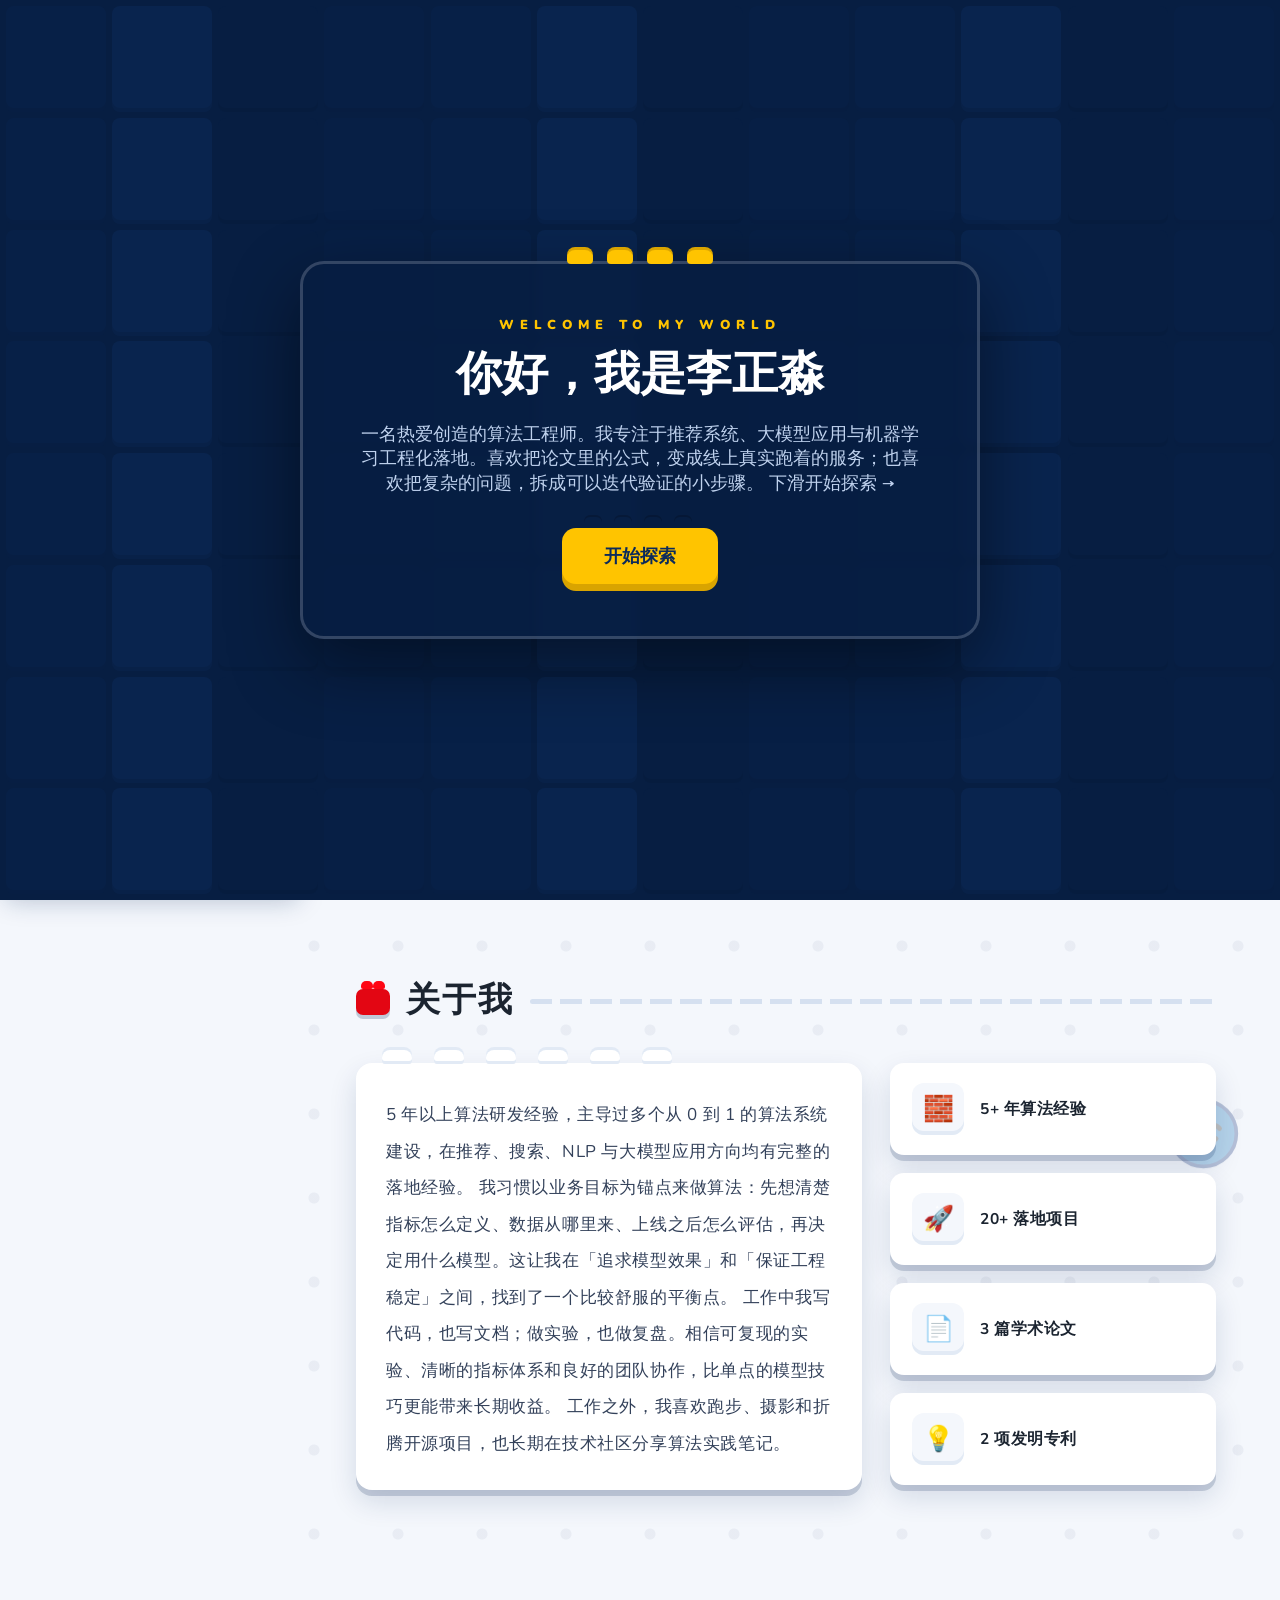
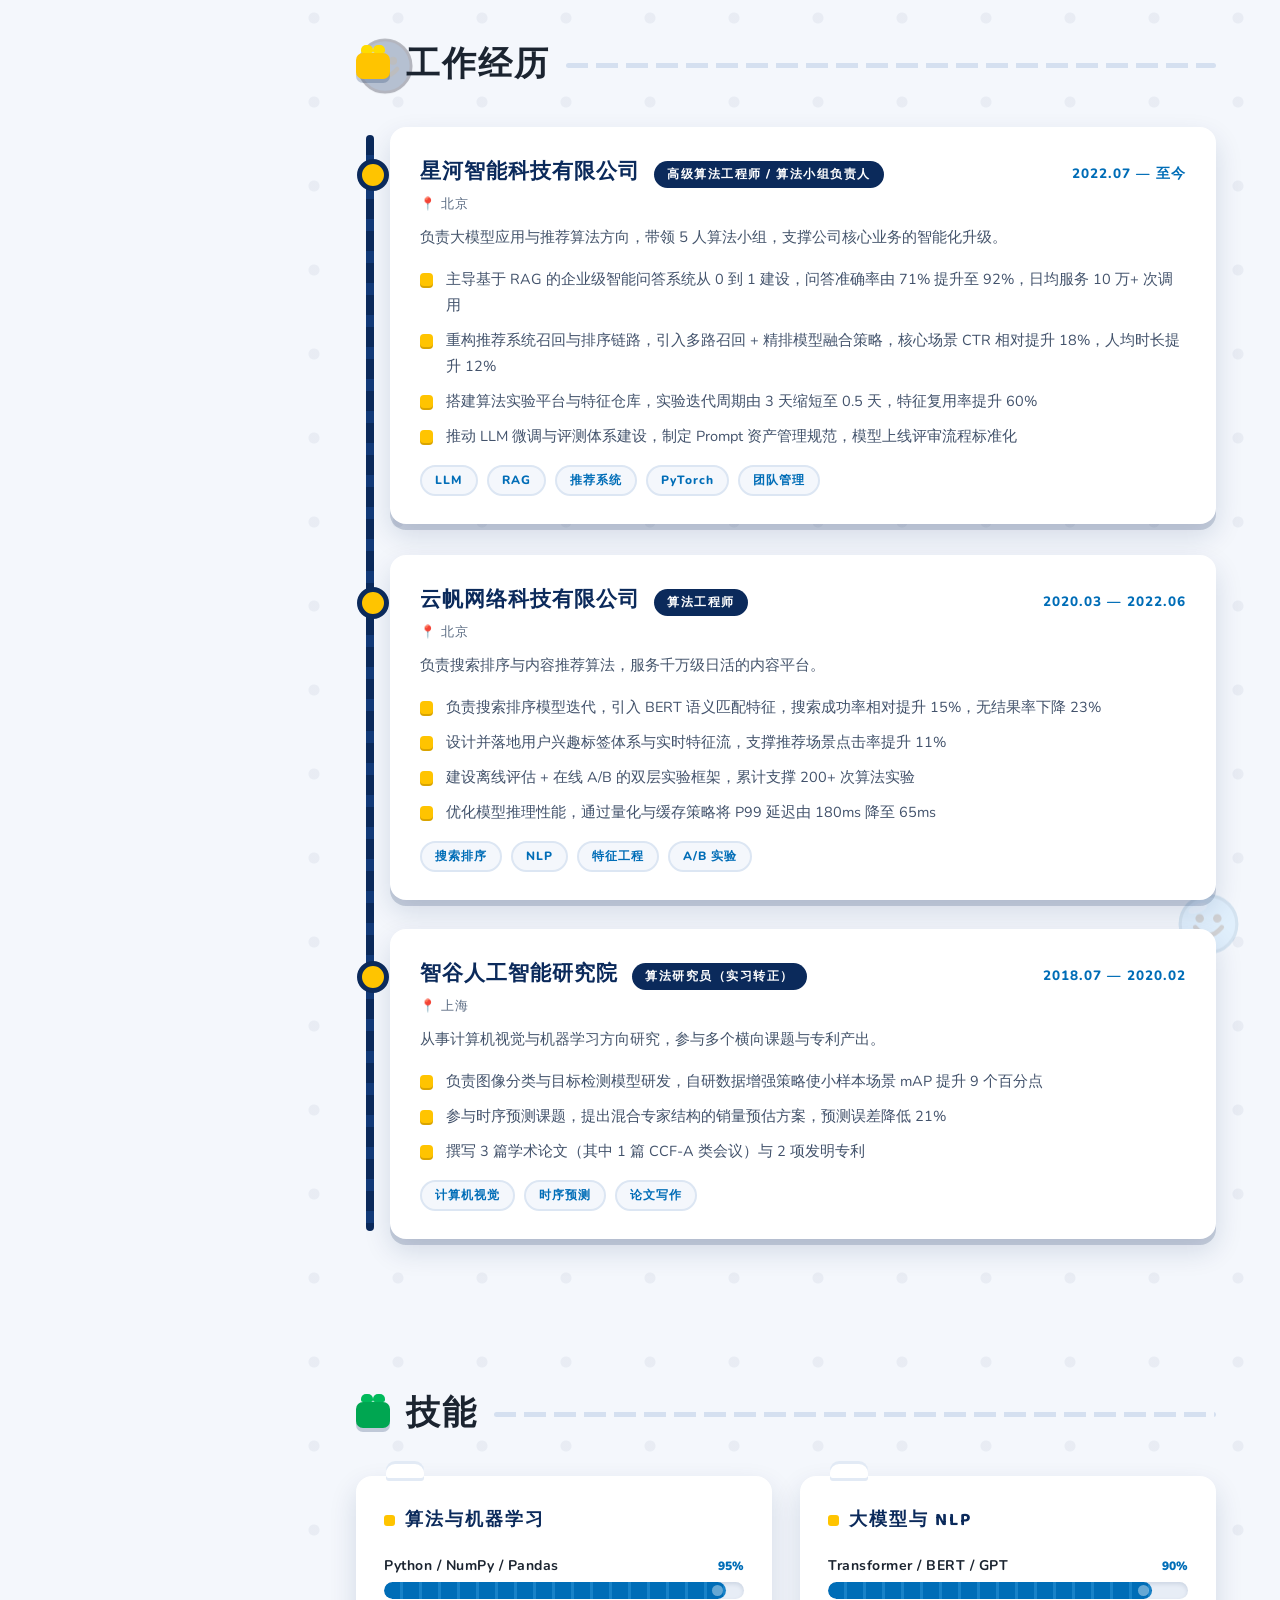
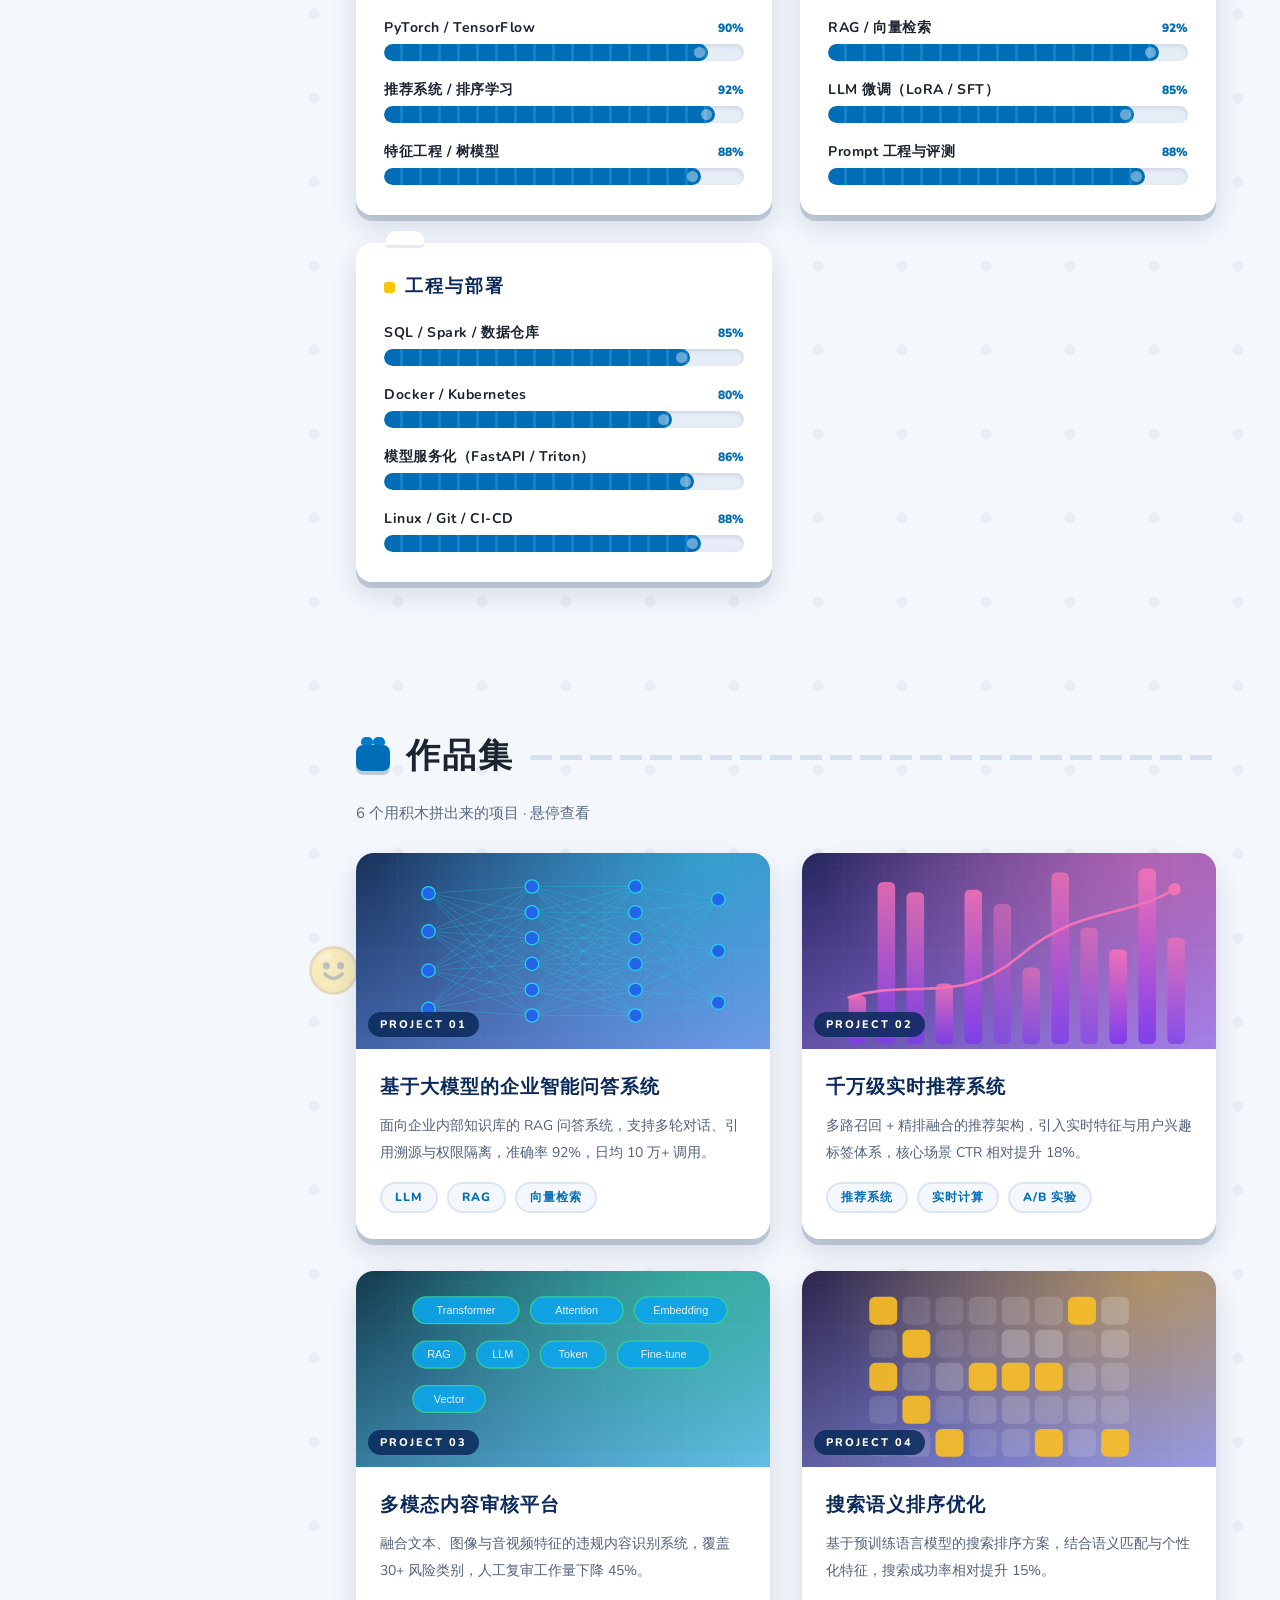
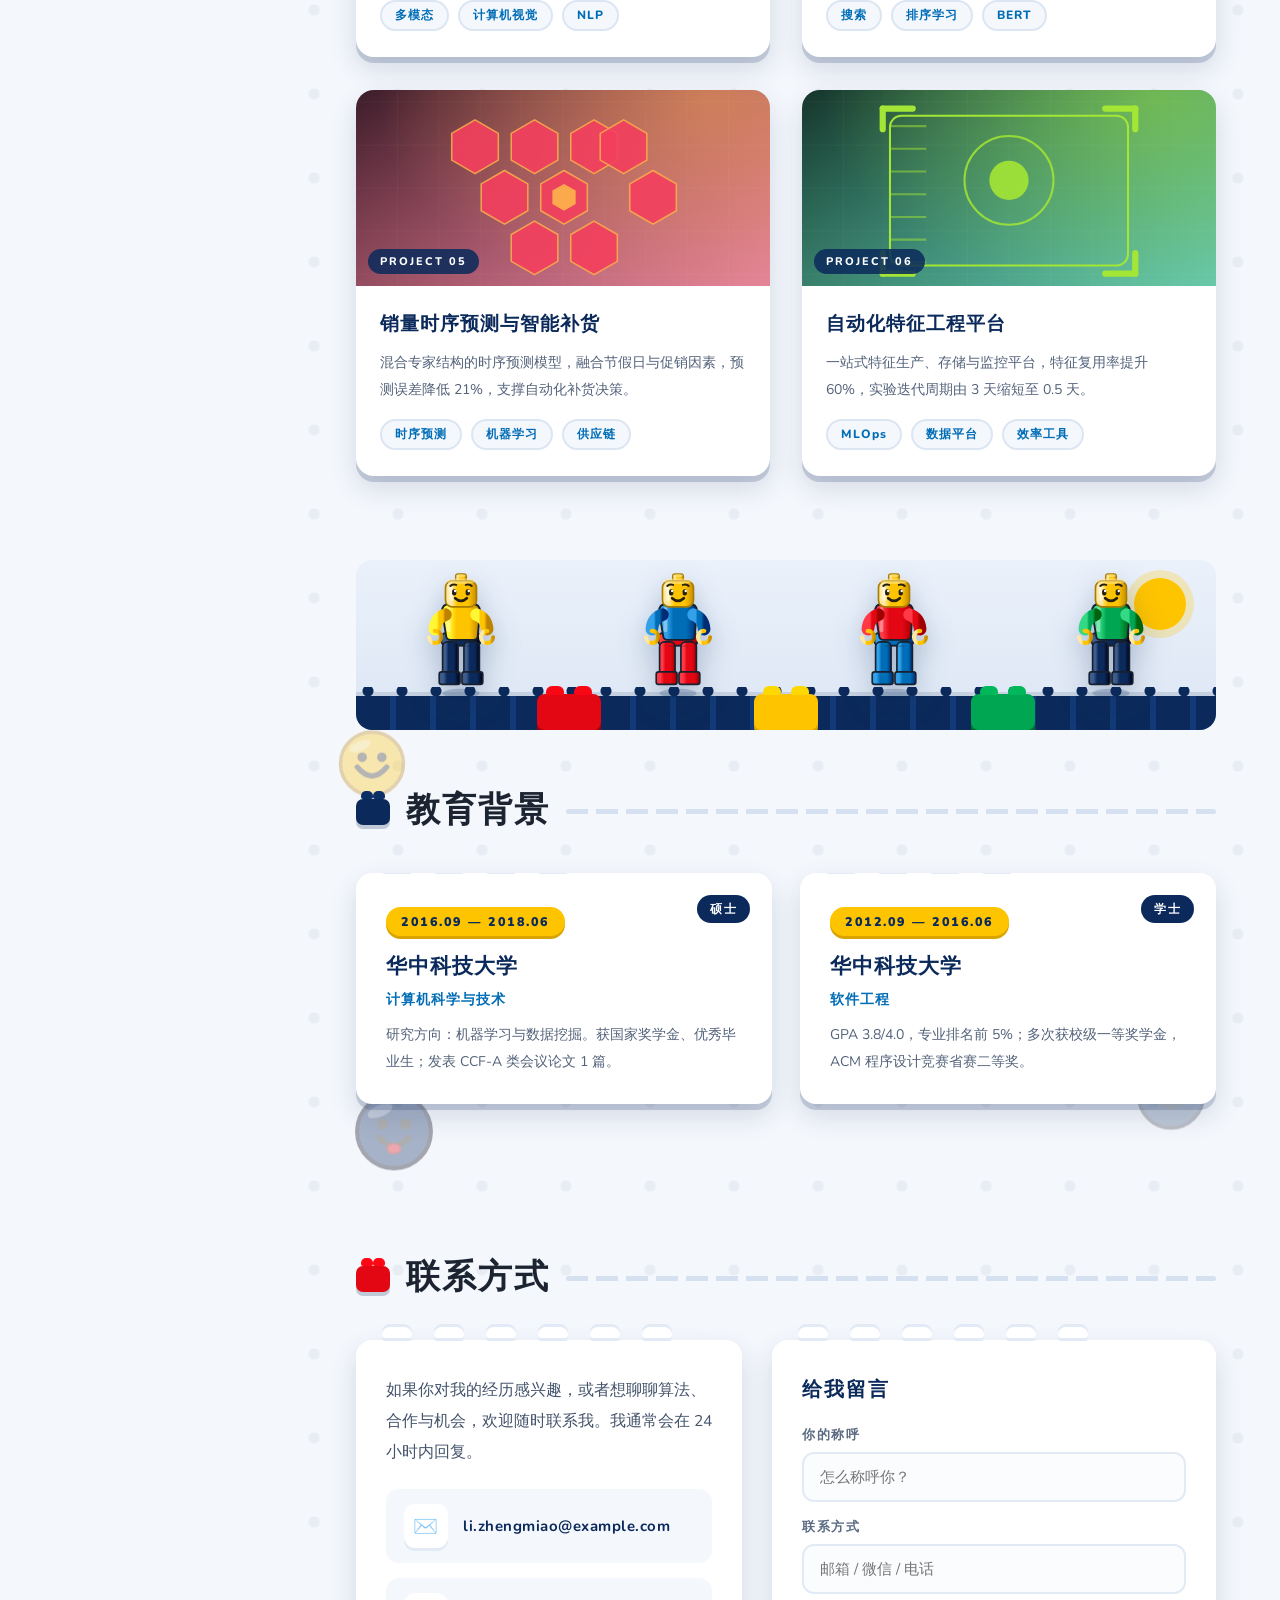
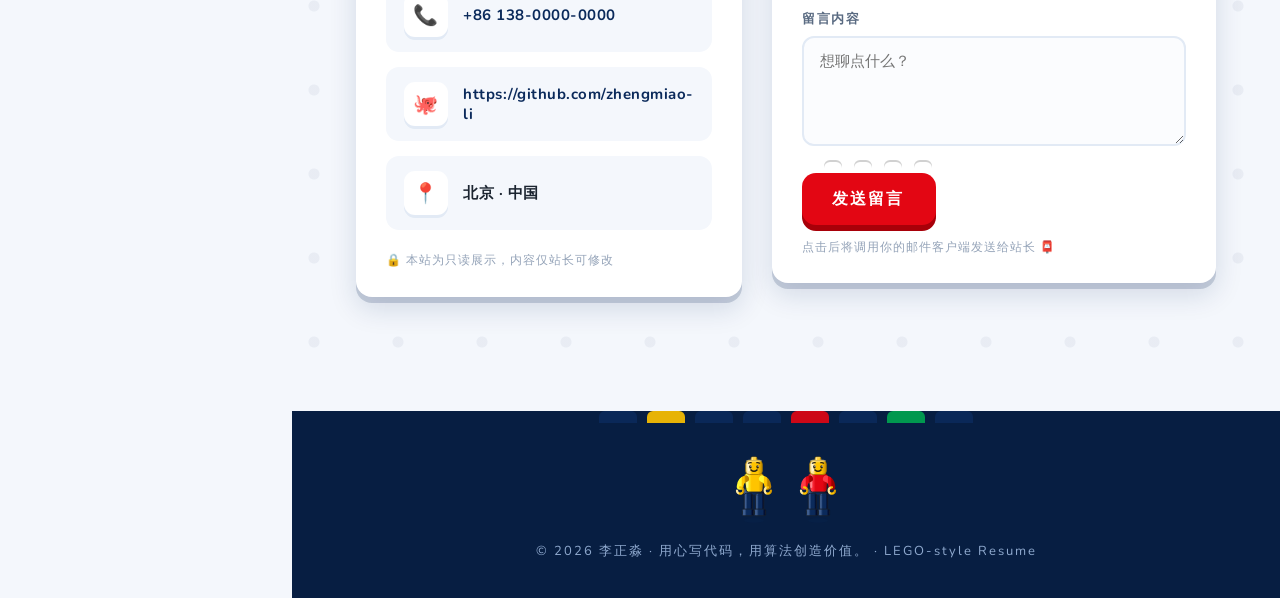
==== index.html @ 0c740d80 "redesign: LEGO-style resume + visual admin panel (content merged from old site)" ====
<!DOCTYPE html>
<html lang="zh-CN">
<head>
<meta charset="UTF-8">
<meta name="viewport" content="width=device-width, initial-scale=1.0">
<title>李正淼 · 算法工程师 | LEGO-style Resume</title>
<meta name="description" content="算法工程师李正淼的个人简历网站 —— 乐高积木风格，包含工作经历、技能、作品集与联系方式。">
<link rel="icon" href="assets/brick.svg" type="image/svg+xml">
<link rel="preconnect" href="https://fonts.googleapis.com">
<link rel="preconnect" href="https://fonts.gstatic.com" crossorigin>
<link href="https://fonts.googleapis.com/css2?family=Nunito:wght@400;600;700;900&family=Baloo+2:wght@600;800&display=swap" rel="stylesheet">
<link rel="stylesheet" href="css/style.min.css?v=720d93d2">
</head>
<body>

<!-- ============ 章节跳转积木过场（多变体） ============ -->
<div class="brick-transition anim-rain" id="brickTransition" aria-hidden="true">
  <div class="bt-layer bt-cols">
    <div class="bt-col" style="--i:0"></div><div class="bt-col" style="--i:1"></div>
    <div class="bt-col" style="--i:2"></div><div class="bt-col" style="--i:3"></div>
    <div class="bt-col" style="--i:4"></div><div class="bt-col" style="--i:5"></div>
    <div class="bt-col" style="--i:6"></div><div class="bt-col" style="--i:7"></div>
    <div class="bt-col" style="--i:8"></div><div class="bt-col" style="--i:9"></div>
  </div>
  <div class="bt-layer bt-rows">
    <div class="bt-row" style="--i:0"></div><div class="bt-row" style="--i:1"></div>
    <div class="bt-row" style="--i:2"></div><div class="bt-row" style="--i:3"></div>
    <div class="bt-row" style="--i:4"></div>
  </div>
  <div class="bt-layer bt-grid">
    <div class="bt-cell" style="--i:0"></div><div class="bt-cell alt" style="--i:1"></div><div class="bt-cell" style="--i:2"></div><div class="bt-cell alt" style="--i:3"></div><div class="bt-cell" style="--i:4"></div><div class="bt-cell alt" style="--i:5"></div>
    <div class="bt-cell alt" style="--i:1"></div><div class="bt-cell" style="--i:2"></div><div class="bt-cell alt" style="--i:3"></div><div class="bt-cell" style="--i:4"></div><div class="bt-cell alt" style="--i:5"></div><div class="bt-cell" style="--i:6"></div>
    <div class="bt-cell" style="--i:2"></div><div class="bt-cell alt" style="--i:3"></div><div class="bt-cell" style="--i:4"></div><div class="bt-cell alt" style="--i:5"></div><div class="bt-cell" style="--i:6"></div><div class="bt-cell alt" style="--i:7"></div>
    <div class="bt-cell alt" style="--i:3"></div><div class="bt-cell" style="--i:4"></div><div class="bt-cell alt" style="--i:5"></div><div class="bt-cell" style="--i:6"></div><div class="bt-cell alt" style="--i:7"></div><div class="bt-cell" style="--i:8"></div>
  </div>
  <div class="bt-layer bt-curtain">
    <div class="bt-half l"></div><div class="bt-half r"></div>
  </div>
  <div class="bt-layer bt-core"><div class="bt-core-box"></div></div>
  <div class="bt-layer bt-smileys" id="btSmileys"></div>
  <div class="bt-label" id="btLabel"><span class="bt-label-brick"></span><span id="btLabelText">首页</span></div>
</div>

<!-- ============ 乐高小火车进度条 ============ -->
<div class="train-track" id="trainTrack" aria-hidden="true">
  <div class="train-rail"></div>
  <div class="rail-fill" id="railFill"></div>
  <div class="train-ties"></div>
  <div class="lego-train" id="legoTrain">
    <svg viewBox="0 0 150 56" class="train-svg">
      <!-- 烟囱烟雾 -->
      <g class="smoke">
        <circle cx="20" cy="8" r="4"/><circle cx="29" cy="4" r="3"/><circle cx="36" cy="1" r="2.2"/>
      </g>
      <!-- 车头 -->
      <rect x="14" y="16" width="44" height="22" rx="3" fill="#E30613" stroke="#8B0000" stroke-width="2"/>
      <rect x="22" y="8" width="12" height="10" rx="2" fill="#E30613" stroke="#8B0000" stroke-width="2"/>
      <rect x="10" y="20" width="8" height="14" rx="2" fill="#FFC400" stroke="#B8860B" stroke-width="2"/>
      <rect x="40" y="21" width="12" height="10" rx="2" fill="#7EC8FF" stroke="#2A6FA8" stroke-width="2"/>
      <!-- 车厢1 -->
      <rect x="62" y="20" width="36" height="18" rx="3" fill="#FFC400" stroke="#B8860B" stroke-width="2"/>
      <circle cx="72" cy="29" r="3.6" fill="#fff" stroke="#B8860B" stroke-width="1.6"/>
      <circle cx="82" cy="29" r="3.6" fill="#fff" stroke="#B8860B" stroke-width="1.6"/>
      <circle cx="92" cy="29" r="3.6" fill="#fff" stroke="#B8860B" stroke-width="1.6"/>
      <!-- 车厢2 -->
      <rect x="102" y="22" width="34" height="16" rx="3" fill="#00A651" stroke="#00622E" stroke-width="2"/>
      <circle cx="112" cy="30" r="3.2" fill="#fff" stroke="#00622E" stroke-width="1.6"/>
      <circle cx="122" cy="30" r="3.2" fill="#fff" stroke="#00622E" stroke-width="1.6"/>
      <circle cx="132" cy="30" r="3.2" fill="#fff" stroke="#00622E" stroke-width="1.6"/>
      <!-- 车轮 -->
      <g class="wheels">
        <circle class="wheel" cx="24" cy="43" r="7"/><circle class="wheel" cx="48" cy="43" r="7"/>
        <circle class="wheel" cx="76" cy="43" r="6"/><circle class="wheel" cx="94" cy="43" r="6"/>
        <circle class="wheel" cx="116" cy="43" r="5.6"/><circle class="wheel" cx="132" cy="43" r="5.6"/>
      </g>
    </svg>
    <div class="train-percent" id="trainPercent">0%</div>
  </div>
</div>

<!-- ============ 欢迎过场 ============ -->
<div class="welcome-overlay" id="welcomeOverlay">
  <div class="brick-field" id="brickField"></div>
  <div class="welcome-card">
    <div class="welcome-studs"><i></i><i></i><i></i><i></i></div>
    <p class="welcome-eyebrow" id="welcomeEyebrow">WELCOME</p>
    <h1 class="welcome-title" id="welcomeTitle">欢迎来到我的积木世界</h1>
    <p class="welcome-sub" id="welcomeSub">下滑开始探索 →</p>
    <button class="welcome-btn" id="welcomeBtn">
      <span class="btn-studs"><i></i><i></i><i></i><i></i></span>
      <span id="welcomeBtnText">开始探索</span>
    </button>
  </div>
</div>

<!-- ============ 侧边栏 ============ -->
<aside class="sidebar" id="sidebar">
  <div class="sidebar-studs" aria-hidden="true"></div>
  <div class="sidebar-inner">
    <div class="avatar-brick">
      <div class="avatar-studs"><i></i><i></i></div>
      <div class="avatar-face" id="avatarText">李</div>
    </div>
    <h2 class="side-name" id="sideName">李正淼</h2>
    <p class="side-title" id="sideTitle">算法工程师</p>
    <p class="side-slogan" id="sideSlogan">Algorithm Engineer · LEGO Builder</p>

    <nav class="side-nav" id="sideNav">
      <a href="#hero" class="nav-brick active" data-target="hero"><span class="nav-dot"></span>首页</a>
      <a href="#about" class="nav-brick" data-target="about"><span class="nav-dot"></span>关于我</a>
      <a href="#experience" class="nav-brick" data-target="experience"><span class="nav-dot"></span>工作经历</a>
      <a href="#skills" class="nav-brick" data-target="skills"><span class="nav-dot"></span>技能</a>
      <a href="#projects" class="nav-brick" data-target="projects"><span class="nav-dot"></span>作品集</a>
      <a href="#education" class="nav-brick" data-target="education"><span class="nav-dot"></span>教育背景</a>
      <a href="#contact" class="nav-brick" data-target="contact"><span class="nav-dot"></span>联系方式</a>
    </nav>

    <div class="side-links" id="sideLinks"></div>
    <button class="side-edit-btn" id="openAdmin" title="仅站长可编辑">🔧 站长入口</button>
    <p class="side-hint">访客只读 · 可留言联系</p>
  </div>
</aside>

<!-- ============ 主内容 ============ -->
<main class="content" id="content">

  <!-- Hero -->
  <section class="hero section" id="hero">
    <div class="hero-bricks" aria-hidden="true">
      <div class="float-brick b1"></div><div class="float-brick b2"></div>
      <div class="float-brick b3"></div><div class="float-brick b4"></div>
      <div class="float-brick b5"></div>
    </div>
    <div class="hero-figs" aria-hidden="true">
      <div class="fig-slot" data-fig="heroWave"></div>
      <div class="brick-prop"></div>
      <div class="fig-slot" data-fig="heroBuild"></div>
    </div>
    <div class="hero-body">
      <p class="hero-eyebrow reveal">HELLO, I'M</p>
      <h1 class="hero-name reveal" id="heroName">李正淼</h1>
      <h2 class="hero-role reveal" id="heroRole">算法工程师</h2>
      <p class="hero-motto reveal" id="heroMotto">"把复杂的模型，拼成简单的积木"</p>
      <div class="hero-cta reveal">
        <a href="#projects" class="btn btn-yellow"><span class="btn-studs"><i></i><i></i><i></i><i></i></span>看看作品</a>
        <a href="#contact" class="btn btn-navy"><span class="btn-studs"><i></i><i></i><i></i><i></i></span>联系我</a>
      </div>
      <div class="hero-stats reveal" id="heroStats"></div>
    </div>
  </section>

  <!-- 关于我 -->
  <section class="section" id="about">
    <div class="section-head reveal">
      <span class="brick-icon red"></span>
      <h2>关于我</h2>
      <span class="head-line"></span>
    </div>
    <div class="about-grid">
      <div class="brick-card about-card reveal">
        <div class="card-studs"><i></i><i></i><i></i><i></i><i></i><i></i></div>
        <p class="about-text" id="aboutText"></p>
      </div>
      <div class="about-highlights" id="aboutHighlights"></div>
    </div>
  </section>

  <!-- 工作经历 -->
  <section class="section" id="experience">
    <div class="section-head reveal">
      <span class="brick-icon yellow"></span>
      <h2>工作经历</h2>
      <span class="head-line"></span>
    </div>
    <div class="timeline" id="timeline"></div>
  </section>

  <!-- 技能 -->
  <section class="section" id="skills">
    <div class="section-head reveal">
      <span class="brick-icon green"></span>
      <h2>技能</h2>
      <span class="head-line"></span>
    </div>
    <div class="skills-grid" id="skillsGrid"></div>
  </section>

  <!-- 作品集 -->
  <section class="section" id="projects">
    <div class="section-head reveal">
      <span class="brick-icon blue"></span>
      <h2>作品集</h2>
      <span class="head-line"></span>
    </div>
    <p class="section-sub reveal">6 个用积木拼出来的项目 · 悬停查看</p>
    <div class="projects-grid" id="projectsGrid"></div>
  </section>

  <!-- 小人游行 -->
  <div class="minifig-parade reveal" aria-hidden="true">
    <div class="parade-sun"></div>
    <div class="parade-ground"></div>
    <div class="fig-slot" data-fig="walk1"></div>
    <div class="parade-brick" style="background:#E30613;box-shadow:0 5px 0 #A80009"></div>
    <div class="fig-slot" data-fig="walk2"></div>
    <div class="parade-brick" style="background:#FFC400;box-shadow:0 5px 0 #D9A400"></div>
    <div class="fig-slot" data-fig="walk3"></div>
    <div class="parade-brick" style="background:#00A651;box-shadow:0 5px 0 #00702F"></div>
    <div class="fig-slot" data-fig="walk4"></div>
  </div>

  <!-- 教育背景 -->
  <section class="section" id="education">
    <div class="section-head reveal">
      <span class="brick-icon navy"></span>
      <h2>教育背景</h2>
      <span class="head-line"></span>
    </div>
    <div class="edu-grid" id="eduGrid"></div>
  </section>

  <!-- 联系方式 -->
  <section class="section" id="contact">
    <div class="section-head reveal">
      <span class="brick-icon red"></span>
      <h2 id="contactTitle">联系方式</h2>
      <span class="head-line"></span>
    </div>
    <div class="contact-wrap">
      <div class="brick-card contact-card reveal">
        <div class="card-studs"><i></i><i></i><i></i><i></i><i></i><i></i></div>
        <p class="contact-note" id="contactNote"></p>
        <ul class="contact-list" id="contactList"></ul>
        <p class="contact-readonly">🔒 本站为只读展示，内容仅站长可修改</p>
      </div>
      <form class="brick-card message-card reveal" id="messageForm">
        <div class="card-studs"><i></i><i></i><i></i><i></i><i></i><i></i></div>
        <h3>给我留言</h3>
        <label>你的称呼<input type="text" id="msgName" placeholder="怎么称呼你？" required></label>
        <label>联系方式<input type="text" id="msgContact" placeholder="邮箱 / 微信 / 电话" required></label>
        <label>留言内容<textarea id="msgBody" rows="4" placeholder="想聊点什么？" required></textarea></label>
        <button type="submit" class="btn btn-red"><span class="btn-studs"><i></i><i></i><i></i><i></i></span>发送留言</button>
        <p class="form-tip">点击后将调用你的邮件客户端发送给站长 📮</p>
      </form>
    </div>
  </section>

  <footer class="footer">
    <div class="footer-bricks" aria-hidden="true"><i></i><i></i><i></i><i></i><i></i><i></i><i></i><i></i></div>
    <div class="footer-figs" aria-hidden="true">
      <div class="fig-slot" data-fig="foot1"></div>
      <div class="fig-slot" data-fig="foot2"></div>
    </div>
    <p id="footerText"></p>
  </footer>
</main>

<script src="js/app.min.js?v=2518bbb4"></script>
</body>
</html>
---- css/style.min.css ----
:root{--navy:#0B2A5B;--navy-deep:#071E42;--navy-soft:#123A78;--yellow:#FFC400;--yellow-dark:#D9A400;--red:#E30613;--red-dark:#A80009;--blue:#006DB7;--green:#00A651;--green-dark:#00702F;--ink:#1B2430;--ink-soft:#5A6B82;--paper:#F4F7FC;--white:#FFFFFF;--shadow-brick:0 6px 0 rgba(11,42,91,.18),0 12px 28px rgba(11,42,91,.14);--shadow-lift:0 10px 0 rgba(11,42,91,.2),0 22px 44px rgba(11,42,91,.22);--sidebar-w:292px;--radius:16px;--font:"Nunito","Baloo 2","PingFang SC","Hiragino Sans GB","Microsoft YaHei",sans-serif;--font-display:"Baloo 2","Nunito","PingFang SC","Microsoft YaHei",sans-serif}*{margin:0;padding:0;box-sizing:border-box}html{scroll-behavior:smooth}body{font-family:var(--font);color:var(--ink);background:var(--paper);overflow-x:hidden;cursor:url("../assets/cursor-hand.svg") 12 3,pointer}a,button,input,label,select,textarea{cursor:url("../assets/cursor-hand.svg") 12 3,pointer}::selection{background:var(--yellow);color:var(--navy)}.train-track{position:fixed;top:0;left:0;right:0;height:58px;z-index:900;background:linear-gradient(180deg,rgba(255,255,255,.96),rgba(255,255,255,.86));backdrop-filter:blur(6px);border-bottom:3px solid var(--navy)}.train-rail{position:absolute;left:0;right:0;bottom:9px;height:5px;border-radius:4px;background:repeating-linear-gradient(90deg,#8fa9ce 0 26px,#b9c6da 26px 30px)}.rail-fill{position:absolute;left:0;bottom:9px;height:5px;width:0;border-radius:4px;background:repeating-linear-gradient(90deg,var(--yellow) 0 26px,var(--yellow-dark) 26px 30px);box-shadow:0 0 8px rgba(255,196,0,.5)}.train-ties{position:absolute;left:0;right:0;bottom:3px;height:6px;background:repeating-linear-gradient(90deg,transparent 0 10px,rgba(11,42,91,.35) 10px 16px,transparent 16px 26px)}.lego-train{position:absolute;bottom:2px;left:0;width:150px;transform:translateX(-20px);transition:left .18s linear;filter:drop-shadow(0 4px 6px rgba(11,42,91,.35))}.train-svg{width:150px;height:56px;display:block}.train-percent{position:absolute;top:-4px;right:-6px;background:var(--navy);color:var(--yellow);font-size:11px;font-weight:900;padding:2px 8px;border-radius:20px;border:2px solid var(--yellow);letter-spacing:.5px}.wheel{fill:#2E3A4D;stroke:#0B2A5B;stroke-width:2}.wheel::after{content:""}.lego-train .wheels{transform-origin:center;animation:none}.lego-train .wheel{transform-box:fill-box;transform-origin:center;transform:rotate(var(--wheel-rot,0deg))}.smoke circle{fill:#C9D6E8;opacity:.85;animation:smokePuff 2.2s ease-in-out infinite}.smoke circle:nth-child(2){animation-delay:.35s}.smoke circle:nth-child(3){animation-delay:.7s}@keyframes smokePuff{0%{opacity:.15;transform:translate(0,0) scale(.6)}50%{opacity:.85;transform:translate(-8px,-7px) scale(1)}100%{opacity:0;transform:translate(-18px,-16px) scale(1.35)}}.welcome-overlay{position:fixed;inset:0;z-index:2000;background:var(--navy-deep);display:flex;align-items:center;justify-content:center;overflow:hidden}.welcome-overlay.hidden{pointer-events:none}.brick-field{position:absolute;inset:0;display:grid;grid-template-columns:repeat(12,1fr);grid-auto-rows:1fr;gap:6px;padding:6px}.brick-field .brick-cell{border-radius:8px;opacity:0;transform:translateY(-40px) scale(.7) rotate(-8deg);animation:brickDrop .55s cubic-bezier(.2,1.2,.35,1) forwards;box-shadow:inset 0 -4px 0 rgba(0,0,0,.22)}@keyframes brickDrop{to{opacity:.22;transform:translateY(0) scale(1) rotate(0)}}.welcome-overlay.out .brick-cell{animation:brickFly .5s cubic-bezier(.5,0,.75,.4) forwards}@keyframes brickFly{to{opacity:0;transform:translateY(80px) scale(.55) rotate(14deg)}}.welcome-card{position:relative;z-index:5;text-align:center;color:#fff;background:rgba(7,30,66,.72);border:3px solid rgba(255,255,255,.18);border-radius:24px;padding:52px 56px;max-width:min(680px,88vw);box-shadow:0 26px 70px rgba(0,0,0,.45);opacity:0;transform:translateY(26px) scale(.96);animation:cardIn .8s .55s cubic-bezier(.2,1.15,.35,1) forwards;backdrop-filter:blur(4px)}@keyframes cardIn{to{opacity:1;transform:translateY(0) scale(1)}}.welcome-studs{position:absolute;top:-14px;left:50%;transform:translateX(-50%);display:flex;gap:14px}.welcome-studs i{width:26px;height:14px;border-radius:8px 8px 4px 4px;background:var(--yellow);box-shadow:0 -3px 0 var(--yellow-dark)}.welcome-eyebrow{letter-spacing:6px;font-size:13px;font-weight:900;color:var(--yellow);margin-bottom:14px}.welcome-title{font-family:var(--font-display);font-size:clamp(26px,4.6vw,46px);font-weight:800;line-height:1.25;margin-bottom:16px}.welcome-sub{color:#bfd2ee;font-size:clamp(14px,2vw,18px);margin-bottom:30px}.welcome-btn{position:relative;font-family:var(--font);font-size:18px;font-weight:900;color:var(--navy);background:var(--yellow);border:none;border-radius:14px;padding:16px 42px;box-shadow:0 7px 0 var(--yellow-dark);transition:transform .15s ease,box-shadow .15s ease}.welcome-btn:hover{transform:translateY(-3px);box-shadow:0 10px 0 var(--yellow-dark)}.welcome-btn:active{transform:translateY(3px);box-shadow:0 3px 0 var(--yellow-dark)}.btn-studs{position:absolute;top:-11px;left:22px;display:flex;gap:12px;pointer-events:none}.btn-studs i{width:18px;height:11px;border-radius:6px 6px 3px 3px;background:inherit;filter:brightness(1.08);box-shadow:0 -2px 0 rgba(0,0,0,.18)}.sidebar{position:fixed;top:58px;left:0;bottom:0;width:var(--sidebar-w);z-index:800;background:linear-gradient(175deg,var(--navy) 0,var(--navy-deep) 100%);color:#fff;overflow-y:auto;box-shadow:6px 0 24px rgba(11,42,91,.28)}.sidebar-studs{position:absolute;inset:0;opacity:.14;pointer-events:none;background-image:radial-gradient(circle at 22px 22px,#fff 7px,transparent 8px);background-size:88px 88px}.sidebar-inner{position:relative;padding:34px 26px 40px;display:flex;flex-direction:column;min-height:100%}.avatar-brick{position:relative;width:112px;height:112px;margin:0 auto 18px;background:linear-gradient(160deg,var(--yellow),#ffb300);border-radius:18px;display:flex;align-items:center;justify-content:center;box-shadow:0 8px 0 var(--yellow-dark),0 18px 30px rgba(0,0,0,.32);animation:floaty 5s ease-in-out infinite}.avatar-studs{position:absolute;top:-12px;left:50%;transform:translateX(-50%);display:flex;gap:18px}.avatar-studs i{width:26px;height:13px;border-radius:8px 8px 4px 4px;background:var(--yellow);box-shadow:0 -3px 0 var(--yellow-dark)}.avatar-face{font-family:var(--font-display);font-size:52px;font-weight:800;color:var(--navy)}@keyframes floaty{0%,100%{transform:translateY(0) rotate(-1deg)}50%{transform:translateY(-8px) rotate(1deg)}}.side-name{font-family:var(--font-display);font-size:27px;text-align:center;letter-spacing:2px}.side-title{text-align:center;color:var(--yellow);font-weight:700;letter-spacing:3px;margin-top:4px;font-size:14px}.side-slogan{text-align:center;color:#8fa9ce;font-size:11.5px;margin:10px 0 26px;letter-spacing:.6px}.side-nav{display:flex;flex-direction:column;gap:10px}.nav-brick{position:relative;display:flex;align-items:center;gap:12px;padding:12px 16px;border-radius:12px;text-decoration:none;color:#d7e4f7;font-weight:700;font-size:15px;letter-spacing:1px;background:rgba(255,255,255,.06);box-shadow:0 4px 0 rgba(0,0,0,.22);transition:transform .18s cubic-bezier(.2,1.2,.35,1),background .2s,color .2s}.nav-brick .nav-dot{width:12px;height:12px;border-radius:50%;background:rgba(255,255,255,.28);box-shadow:inset 0 -2px 0 rgba(0,0,0,.3);transition:background .2s,transform .2s}.nav-brick:hover{background:rgba(255,255,255,.14);transform:translateX(7px)}.nav-brick:hover .nav-dot{transform:scale(1.25)}.nav-brick.active{background:var(--yellow);color:var(--navy);box-shadow:0 4px 0 var(--yellow-dark)}.nav-brick.active .nav-dot{background:var(--navy)}.side-links{display:flex;flex-wrap:wrap;gap:10px;margin-top:26px;justify-content:center}.side-links a{width:40px;height:40px;border-radius:11px;display:flex;align-items:center;justify-content:center;background:rgba(255,255,255,.1);color:#fff;font-size:15px;font-weight:800;text-decoration:none;box-shadow:0 3px 0 rgba(0,0,0,.25);transition:transform .16s ease,background .2s}.side-links a:hover{transform:translateY(-4px);background:var(--yellow);color:var(--navy)}.side-edit-btn{margin-top:auto;padding:11px 12px;border:2px dashed rgba(255,255,255,.28);border-radius:12px;background:0 0;color:#8fa9ce;font-family:var(--font);font-size:12.5px;font-weight:700;transition:all .2s}.side-edit-btn:hover{color:var(--yellow);border-color:var(--yellow);transform:translateY(-2px)}.side-hint{text-align:center;color:#5f7ca6;font-size:10.5px;margin-top:10px;letter-spacing:1px}.content{margin-left:var(--sidebar-w);padding:58px 0 0}.section{padding:74px clamp(24px,5vw,72px);position:relative}.section-head{display:flex;align-items:center;gap:16px;margin-bottom:34px}.section-head h2{font-family:var(--font-display);font-size:clamp(24px,3vw,34px);letter-spacing:2px}.head-line{flex:1;height:5px;border-radius:4px;background:repeating-linear-gradient(90deg,#d5e0f0 0 22px,transparent 22px 30px)}.brick-icon{width:34px;height:26px;border-radius:7px;position:relative;flex:none;box-shadow:0 4px 0 rgba(11,42,91,.22)}.brick-icon::after,.brick-icon::before{content:"";position:absolute;top:-8px;width:12px;height:8px;border-radius:5px 5px 2px 2px;background:inherit;filter:brightness(1.12)}.brick-icon::before{left:5px}.brick-icon::after{right:5px}.brick-icon.red{background:var(--red)}.brick-icon.yellow{background:var(--yellow)}.brick-icon.green{background:var(--green)}.brick-icon.blue{background:var(--blue)}.brick-icon.navy{background:var(--navy)}.section-sub{color:var(--ink-soft);margin:-16px 0 30px;font-size:15px}.brick-card{position:relative;background:#fff;border-radius:var(--radius);box-shadow:var(--shadow-brick);padding:34px 30px 28px;transition:transform .28s cubic-bezier(.2,1.15,.35,1),box-shadow .28s ease}.brick-card:hover{transform:translateY(-7px);box-shadow:var(--shadow-lift)}.card-studs{position:absolute;top:-13px;left:26px;display:flex;gap:22px;pointer-events:none}.card-studs i{width:30px;height:14px;border-radius:8px 8px 3px 3px;background:#fff;box-shadow:0 -3px 0 #e2eaf5,inset 0 -3px 0 #e2eaf5}.hero{min-height:calc(100vh - 58px);display:flex;align-items:center;background:radial-gradient(circle at 82% 18%,rgba(255,196,0,.16),transparent 42%),radial-gradient(circle at 12% 82%,rgba(0,109,183,.12),transparent 46%),linear-gradient(180deg,#fff,#f2f6fc);overflow:hidden}.hero-body{position:relative;z-index:3;max-width:760px}.hero-eyebrow{letter-spacing:7px;font-size:13px;font-weight:900;color:var(--blue);margin-bottom:10px}.hero-name{font-family:var(--font-display);font-size:clamp(46px,8vw,92px);line-height:1.02;letter-spacing:6px;background:linear-gradient(120deg,var(--navy) 20%,var(--blue) 55%,var(--navy) 85%);-webkit-background-clip:text;background-clip:text;color:transparent}.hero-role{display:inline-block;margin:18px 0 8px;font-size:clamp(18px,2.6vw,26px);letter-spacing:6px;color:var(--navy);background:var(--yellow);padding:10px 26px;border-radius:12px;box-shadow:0 6px 0 var(--yellow-dark);font-weight:900}.hero-motto{margin:20px 0 30px;font-size:clamp(15px,2vw,19px);color:var(--ink-soft);letter-spacing:1px}.hero-cta{display:flex;gap:18px;flex-wrap:wrap}.btn{position:relative;display:inline-flex;align-items:center;gap:10px;padding:15px 32px 15px 30px;border-radius:14px;text-decoration:none;font-weight:900;font-size:16px;letter-spacing:2px;border:none;transition:transform .16s cubic-bezier(.2,1.2,.35,1),box-shadow .16s ease;font-family:var(--font)}.btn:hover{transform:translateY(-4px)}.btn:active{transform:translateY(3px)}.btn-yellow{background:var(--yellow);color:var(--navy);box-shadow:0 6px 0 var(--yellow-dark)}.btn-yellow:hover{box-shadow:0 10px 0 var(--yellow-dark)}.btn-yellow:active{box-shadow:0 2px 0 var(--yellow-dark)}.btn-navy{background:var(--navy);color:#fff;box-shadow:0 6px 0 var(--navy-deep)}.btn-navy:hover{box-shadow:0 10px 0 var(--navy-deep)}.btn-navy:active{box-shadow:0 2px 0 var(--navy-deep)}.btn-red{background:var(--red);color:#fff;box-shadow:0 6px 0 var(--red-dark)}.btn-red:hover{box-shadow:0 10px 0 var(--red-dark)}.btn-red:active{box-shadow:0 2px 0 var(--red-dark)}.hero-stats{display:flex;gap:16px;flex-wrap:wrap;margin-top:42px}.stat-brick{background:#fff;border-radius:14px;padding:18px 24px 15px;min-width:132px;box-shadow:var(--shadow-brick);position:relative}.stat-brick::before{content:"";position:absolute;top:-9px;left:20px;width:24px;height:11px;border-radius:6px 6px 2px 2px;background:#fff;box-shadow:0 -2px 0 #e2eaf5}.stat-num{font-family:var(--font-display);font-size:28px;font-weight:800;color:var(--navy)}.stat-label{font-size:12.5px;color:var(--ink-soft);letter-spacing:1px;margin-top:2px}.hero-bricks{position:absolute;inset:0;pointer-events:none;z-index:1}.float-brick{position:absolute;border-radius:12px;opacity:.85;box-shadow:0 8px 0 rgba(11,42,91,.12),0 18px 34px rgba(11,42,91,.12)}.float-brick::after,.float-brick::before{content:"";position:absolute;top:-11px;width:26px;height:12px;border-radius:8px 8px 3px 3px;background:inherit;filter:brightness(1.1)}.float-brick::before{left:14px}.float-brick::after{right:14px}.b1{width:110px;height:56px;background:var(--yellow);top:12%;right:24%;animation:floatBrick 7s ease-in-out infinite}.b2{width:78px;height:46px;background:var(--red);top:30%;right:8%;animation:floatBrick 9s .6s ease-in-out infinite}.b3{width:92px;height:50px;background:var(--blue);bottom:22%;right:20%;animation:floatBrick 8s .3s ease-in-out infinite}.b4{width:64px;height:40px;background:var(--green);bottom:12%;right:6%;animation:floatBrick 10s .9s ease-in-out infinite}.b5{width:70px;height:42px;background:var(--navy);top:56%;right:38%;opacity:.25;animation:floatBrick 11s .2s ease-in-out infinite}@keyframes floatBrick{0%,100%{transform:translateY(0) rotate(-3deg)}50%{transform:translateY(-26px) rotate(4deg)}}.about-grid{display:grid;grid-template-columns:1.55fr 1fr;gap:28px;align-items:start}.about-text{font-size:17px;line-height:2.15;color:#33415a;letter-spacing:.6px}.about-highlights{display:grid;gap:18px}.highlight-brick{display:flex;align-items:center;gap:16px;background:#fff;border-radius:14px;padding:20px 22px;box-shadow:var(--shadow-brick);transition:transform .25s cubic-bezier(.2,1.15,.35,1)}.highlight-brick:hover{transform:translateX(10px) rotate(-1deg)}.highlight-brick .h-icon{width:52px;height:52px;flex:none;border-radius:12px;display:flex;align-items:center;justify-content:center;font-size:25px;background:var(--paper);box-shadow:inset 0 -4px 0 #e2eaf5}.highlight-brick span{font-weight:700;font-size:15.5px;letter-spacing:.5px}.timeline{position:relative;display:grid;gap:30px;padding-left:34px}.timeline::before{content:"";position:absolute;left:10px;top:8px;bottom:8px;width:8px;border-radius:6px;background:repeating-linear-gradient(180deg,var(--navy) 0 20px,var(--navy-soft) 20px 32px)}.time-card{position:relative;background:#fff;border-radius:var(--radius);padding:28px 30px;box-shadow:var(--shadow-brick);transition:transform .28s cubic-bezier(.2,1.15,.35,1),box-shadow .28s}.time-card:hover{transform:translateX(10px);box-shadow:var(--shadow-lift)}.time-card::before{content:"";position:absolute;left:-33px;top:32px;width:22px;height:22px;border-radius:50%;background:var(--yellow);border:5px solid var(--navy)}.time-head{display:flex;flex-wrap:wrap;align-items:baseline;gap:8px 14px;margin-bottom:6px}.time-company{font-family:var(--font-display);font-size:21px;color:var(--navy);letter-spacing:1px}.time-role{background:var(--navy);color:#fff;font-size:12px;font-weight:800;letter-spacing:1.5px;padding:5px 13px;border-radius:20px}.time-period{margin-left:auto;color:var(--blue);font-weight:800;font-size:13.5px;letter-spacing:1px}.time-location{color:var(--ink-soft);font-size:12.5px;letter-spacing:1px}.time-desc{color:#44546b;font-size:15px;margin:10px 0 14px;line-height:1.9}.time-bullets{list-style:none;display:grid;gap:9px;margin-bottom:16px}.time-bullets li{position:relative;padding-left:26px;font-size:14.5px;color:#42526b;line-height:1.8}.time-bullets li::before{content:"";position:absolute;left:0;top:7px;width:13px;height:13px;border-radius:4px;background:var(--yellow);box-shadow:0 2px 0 var(--yellow-dark)}.tag-row{display:flex;flex-wrap:wrap;gap:9px}.tag{background:var(--paper);border:2px solid #dce6f3;color:var(--blue);font-size:12px;font-weight:800;letter-spacing:1px;padding:5px 13px;border-radius:20px;transition:all .18s}.tag:hover{background:var(--yellow);border-color:var(--yellow);color:var(--navy);transform:translateY(-2px)}.skills-grid{display:grid;grid-template-columns:repeat(auto-fit,minmax(320px,1fr));gap:28px}.skill-group{background:#fff;border-radius:var(--radius);padding:30px 28px;box-shadow:var(--shadow-brick);position:relative}.skill-group::before{content:"";position:absolute;top:-12px;left:30px;width:38px;height:17px;border-radius:9px 9px 3px 3px;background:#fff;box-shadow:0 -3px 0 #e2eaf5,inset 0 -3px 0 #e2eaf5}.skill-group h3{font-family:var(--font-display);font-size:18px;color:var(--navy);letter-spacing:2px;margin-bottom:22px;display:flex;align-items:center;gap:10px}.skill-group h3::before{content:"";width:11px;height:11px;border-radius:3px;background:var(--yellow)}.skill-item{margin-bottom:19px}.skill-item:last-child{margin-bottom:0}.skill-top{display:flex;justify-content:space-between;align-items:baseline;margin-bottom:7px}.skill-name{font-size:14px;font-weight:700;letter-spacing:.5px}.skill-val{font-size:12px;font-weight:900;color:var(--blue)}.skill-bar{height:17px;border-radius:9px;background:#e7edf6;overflow:hidden;position:relative;box-shadow:inset 0 2px 4px rgba(11,42,91,.12)}.skill-fill{height:100%;width:0;border-radius:9px;position:relative;background:repeating-linear-gradient(90deg,var(--blue) 0 16px,#1882c8 16px 19px);transition:width 1.3s cubic-bezier(.25,1,.35,1)}.skill-fill::after{content:"";position:absolute;right:3px;top:3px;width:11px;height:11px;border-radius:50%;background:rgba(255,255,255,.4)}.projects-grid{display:grid;grid-template-columns:repeat(auto-fill,minmax(330px,1fr));gap:32px}.project-card{background:#fff;border-radius:18px;overflow:hidden;position:relative;box-shadow:var(--shadow-brick);transition:transform .32s cubic-bezier(.2,1.15,.35,1),box-shadow .32s}.project-card:hover{transform:translateY(-11px) rotate(-.6deg);box-shadow:var(--shadow-lift)}.project-card .p-studs{position:absolute;top:-13px;left:30px;display:flex;gap:18px;z-index:4;pointer-events:none}.project-card .p-studs i{width:26px;height:13px;border-radius:8px 8px 3px 3px;background:#fff;box-shadow:0 -3px 0 #e2eaf5,inset 0 -3px 0 #e2eaf5;transition:transform .3s}.project-card:hover .p-studs i{transform:translateY(-5px)}.project-card:hover .p-studs i:nth-child(2){transition-delay:.05s}.project-card:hover .p-studs i:nth-child(3){transition-delay:.1s}.p-img{height:196px;overflow:hidden;position:relative;background:#dce6f3}.p-img img{width:100%;height:100%;object-fit:cover;display:block;transition:transform .55s cubic-bezier(.2,1,.35,1)}.project-card:hover .p-img img{transform:scale(1.09)}.p-badge{position:absolute;bottom:12px;left:12px;background:rgba(11,42,91,.86);color:#fff;font-size:11px;font-weight:800;letter-spacing:2px;padding:5px 12px;border-radius:20px}.p-body{padding:24px 24px 26px}.p-title{font-family:var(--font-display);font-size:19px;color:var(--navy);letter-spacing:1px;margin-bottom:10px}.p-desc{font-size:14px;line-height:1.9;color:#53627a;margin-bottom:16px}.p-link{display:inline-flex;align-items:center;gap:8px;font-size:13px;font-weight:900;color:var(--red);letter-spacing:1.5px;text-decoration:none;margin-top:4px}.p-link::after{content:"→";transition:transform .22s}.p-link:hover::after{transform:translateX(7px)}.edu-grid{display:grid;grid-template-columns:repeat(auto-fit,minmax(320px,1fr));gap:28px}.edu-card{position:relative;overflow:hidden}.edu-card .edu-period{display:inline-block;background:var(--yellow);color:var(--navy);font-weight:900;font-size:12.5px;letter-spacing:1.5px;padding:6px 15px;border-radius:20px;margin-bottom:14px;box-shadow:0 3px 0 var(--yellow-dark)}.edu-school{font-family:var(--font-display);font-size:21px;color:var(--navy);letter-spacing:1px}.edu-major{color:var(--blue);font-weight:800;font-size:13.5px;letter-spacing:1px;margin:6px 0 12px}.edu-desc{font-size:14px;line-height:1.95;color:#53627a}.edu-deg{position:absolute;top:22px;right:22px;background:var(--navy);color:#fff;font-size:11.5px;font-weight:800;letter-spacing:1.5px;padding:6px 13px;border-radius:20px}.contact-wrap{display:grid;grid-template-columns:1fr 1.15fr;gap:30px;align-items:start}.contact-note{font-size:15.5px;line-height:2;color:#44546b;margin-bottom:22px}.contact-list{list-style:none;display:grid;gap:15px}.contact-list li{display:flex;align-items:center;gap:15px;background:var(--paper);border-radius:13px;padding:15px 18px;font-size:15px;font-weight:700;letter-spacing:.5px;transition:transform .2s ease}.contact-list li:hover{transform:translateX(9px)}.contact-list .c-icon{width:44px;height:44px;flex:none;border-radius:11px;display:flex;align-items:center;justify-content:center;font-size:20px;background:#fff;box-shadow:0 3px 0 #e2eaf5}.contact-list a{color:var(--navy);text-decoration:none}.contact-list a:hover{color:var(--red)}.contact-readonly{margin-top:22px;font-size:12px;color:#94a3b8;letter-spacing:1px}.message-card h3{font-family:var(--font-display);font-size:20px;color:var(--navy);letter-spacing:2px;margin-bottom:20px}.message-card label{display:block;font-size:13px;font-weight:800;letter-spacing:1.5px;color:var(--ink-soft);margin-bottom:16px}.message-card input,.message-card textarea{width:100%;margin-top:8px;padding:13px 16px;border-radius:12px;border:2.5px solid #e2eaf5;font-family:var(--font);font-size:15px;color:var(--ink);background:#fbfcfe;transition:border-color .2s,box-shadow .2s;resize:vertical}.message-card input:focus,.message-card textarea:focus{outline:0;border-color:var(--blue);box-shadow:0 0 0 4px rgba(0,109,183,.14)}.message-card .btn{margin-top:6px}.form-tip{margin-top:14px;font-size:11.5px;color:#94a3b8;letter-spacing:1px}.footer{margin-top:40px;background:var(--navy-deep);color:#8fa9ce;text-align:center;padding:46px 20px 38px;font-size:13px;letter-spacing:2px;position:relative;overflow:hidden}.footer-bricks{position:absolute;top:0;left:0;right:0;display:flex;justify-content:center;gap:10px}.footer-bricks i{width:38px;height:12px;border-radius:6px 6px 0 0;background:var(--navy);opacity:.9}.footer-bricks i:nth-child(2){background:var(--yellow)}.footer-bricks i:nth-child(5){background:var(--red)}.footer-bricks i:nth-child(7){background:var(--green)}.brick-transition{position:fixed;inset:0;z-index:1500;pointer-events:none;perspective:1000px;overflow:hidden}.bt-layer{position:absolute;inset:0;display:flex}.bt-layer .bt-cell,.bt-layer .bt-col,.bt-layer .bt-row{position:relative}.bt-half::after,.bt-layer .bt-cell::after,.bt-layer .bt-col::after,.bt-layer .bt-row::after{content:"";position:absolute;inset:0;background-image:radial-gradient(circle at 50% 14px,rgba(255,255,255,.26) 7px,transparent 8px);background-size:34px 34px;opacity:.5}.brick-transition:not(.anim-core) .bt-core,.brick-transition:not(.anim-curtain) .bt-curtain,.brick-transition:not(.anim-grid) .bt-grid,.brick-transition:not(.anim-rows) .bt-rows{display:none}.brick-transition:not(.anim-rows):not(.anim-grid):not(.anim-curtain):not(.anim-core) .bt-cols{display:flex}.brick-transition.anim-core .bt-cols,.brick-transition.anim-curtain .bt-cols,.brick-transition.anim-grid .bt-cols,.brick-transition.anim-rows .bt-cols{display:none}.bt-cols .bt-col{flex:1;background:var(--bt-c1,#0b2a5b)}.bt-cols .bt-col:nth-child(2n){background:var(--bt-c2,#ffc400)}.bt-cols .bt-col{transform:translateY(-106%) rotateX(-55deg);transform-origin:top center}@keyframes colDrop{to{transform:translateY(0) rotateX(0)}}@keyframes colDropOut{from{transform:translateY(0) rotateX(0)}to{transform:translateY(106%) rotateX(50deg)}}.anim-rain.in .bt-cols .bt-col{animation:colDrop .72s cubic-bezier(.5,.05,.2,1) forwards;animation-delay:calc(var(--i) * 55ms)}.anim-rain.out .bt-cols .bt-col{animation:colDropOut .85s cubic-bezier(.45,0,.3,1) forwards;animation-delay:calc(var(--i) * 55ms)}.anim-wave .bt-cols .bt-col{transform:translateY(106%) rotateX(55deg);transform-origin:bottom center}@keyframes colRise{to{transform:translateY(0) rotateX(0)}}@keyframes colRiseOut{from{transform:translateY(0) rotateX(0)}to{transform:translateY(-106%) rotateX(-50deg)}}.anim-wave.in .bt-cols .bt-col{animation:colRise .72s cubic-bezier(.5,.05,.2,1) forwards;animation-delay:calc(var(--i) * 55ms)}.anim-wave.out .bt-cols .bt-col{animation:colRiseOut .85s cubic-bezier(.45,0,.3,1) forwards;animation-delay:calc(var(--i) * 55ms)}.anim-diag .bt-cols .bt-col{transform:translate(-72%,-112%) skewX(-16deg);transform-origin:top left}@keyframes diagIn{to{transform:translate(0,0) skewX(-16deg)}}@keyframes diagOut{from{transform:translate(0,0) skewX(-16deg)}to{transform:translate(80%,-112%) skewX(-16deg)}}.anim-diag.in .bt-cols .bt-col{animation:diagIn .78s cubic-bezier(.5,.05,.2,1) forwards;animation-delay:calc(var(--i) * 55ms)}.anim-diag.out .bt-cols .bt-col{animation:diagOut .88s cubic-bezier(.45,0,.3,1) forwards;animation-delay:calc(var(--i) * 55ms)}.bt-rows{flex-direction:column}.bt-rows .bt-row{flex:1;background:var(--bt-c1,#0b2a5b)}.bt-rows .bt-row:nth-child(2n){background:var(--bt-c2,#ffc400)}.bt-rows .bt-row{transform:translateX(-104%)}.bt-rows .bt-row:nth-child(2n){transform:translateX(104%)}@keyframes rowInL{to{transform:translateX(0)}}@keyframes rowInR{to{transform:translateX(0)}}@keyframes rowOutL{from{transform:translateX(0)}to{transform:translateX(104%)}}@keyframes rowOutR{from{transform:translateX(0)}to{transform:translateX(-104%)}}.anim-rows.in .bt-rows .bt-row{animation:rowInL .74s cubic-bezier(.5,.05,.25,1) forwards;animation-delay:calc(var(--i) * 80ms)}.anim-rows.in .bt-rows .bt-row:nth-child(2n){animation-name:rowInR}.anim-rows.out .bt-rows .bt-row{animation:rowOutL .86s cubic-bezier(.45,0,.3,1) forwards;animation-delay:calc(var(--i) * 80ms)}.anim-rows.out .bt-rows .bt-row:nth-child(2n){animation-name:rowOutR}.bt-grid{display:grid;grid-template-columns:repeat(6,1fr);grid-template-rows:repeat(4,1fr)}.bt-grid .bt-cell{background:var(--bt-c1,#006db7)}.bt-grid .bt-cell.alt{background:var(--bt-c2,#0b2a5b)}.bt-grid .bt-cell{transform:scale(.2) rotateX(90deg);opacity:0;transform-origin:center}@keyframes cellIn{to{transform:scale(1) rotateX(0);opacity:1}}@keyframes cellOut{from{transform:scale(1) rotateX(0);opacity:1}to{transform:scale(.15) rotateY(95deg);opacity:0}}.anim-grid.in .bt-grid .bt-cell{animation:cellIn .6s cubic-bezier(.3,1.15,.4,1) forwards;animation-delay:calc(var(--i) * 48ms)}.anim-grid.out .bt-grid .bt-cell{animation:cellOut .72s cubic-bezier(.5,0,.35,1) forwards;animation-delay:calc(var(--i) * 48ms)}.bt-curtain .bt-half{width:50.5%;height:100%;position:relative;background:var(--bt-c1,#e30613)}.bt-curtain .bt-half.r{background:var(--bt-c2,#ffc400)}.bt-curtain .bt-half.l{transform:translateX(-102%)}.bt-curtain .bt-half.r{transform:translateX(102%)}@keyframes halfL{to{transform:translateX(0)}}@keyframes halfLOut{from{transform:translateX(0)}to{transform:translateX(-102%)}}.anim-curtain.in .bt-half.l{animation:halfL .8s cubic-bezier(.5,.05,.25,1) forwards}.anim-curtain.in .bt-half.r{animation:halfL .8s cubic-bezier(.5,.05,.25,1) forwards}.anim-curtain.out .bt-half.l{animation:halfLOut .92s cubic-bezier(.45,0,.3,1) forwards}.anim-curtain.out .bt-half.r{animation:halfLOut .92s cubic-bezier(.45,0,.3,1) forwards}.bt-core{align-items:center;justify-content:center}.bt-core .bt-core-box{width:84px;height:56px;border-radius:14px;background:var(--bt-c1,#123a78);transform:scale(0) rotate(-8deg)}@keyframes coreIn{to{transform:scale(30) rotate(0)}}@keyframes coreOut{from{transform:scale(30) rotate(0)}to{transform:scale(0) rotate(10deg)}}.anim-core.in .bt-core-box{animation:coreIn .85s cubic-bezier(.5,.05,.2,1) forwards}.anim-core.out .bt-core-box{animation:coreOut .95s cubic-bezier(.45,0,.35,1) forwards}.bt-label{position:absolute;left:50%;top:50%;z-index:10;display:flex;align-items:center;gap:18px;transform:translate(-50%,-50%) scale(.4) rotate(-6deg);opacity:0;background:#fff;padding:20px 40px;border-radius:20px;box-shadow:0 26px 70px rgba(0,0,0,.35);font-family:var(--font-display);font-size:clamp(22px,3.4vw,38px);color:var(--navy);letter-spacing:6px;white-space:nowrap}.bt-label .bt-label-brick{width:44px;height:32px;border-radius:9px;background:var(--bt-c1,#0b2a5b);position:relative;flex:none;box-shadow:0 4px 0 rgba(0,0,0,.18)}.bt-label .bt-label-brick::after,.bt-label .bt-label-brick::before{content:"";position:absolute;top:-8px;width:14px;height:8px;border-radius:5px 5px 2px 2px;background:inherit;filter:brightness(1.15)}.bt-label .bt-label-brick::before{left:6px}.bt-label .bt-label-brick::after{right:6px}@keyframes labelIn{to{transform:translate(-50%,-50%) scale(1) rotate(0);opacity:1}}@keyframes labelOut{from{transform:translate(-50%,-50%) scale(1) rotate(0);opacity:1}to{transform:translate(-50%,-50%) scale(.55) rotate(5deg);opacity:0}}.brick-transition.in .bt-label{animation:labelIn .55s .5s cubic-bezier(.25,1.35,.4,1) forwards}.brick-transition.out .bt-label{animation:labelOut .42s cubic-bezier(.5,0,.8,.4) forwards}@keyframes popLand{0%{transform:scale(.985) translateY(10px);opacity:.4}55%{transform:scale(1.004) translateY(-3px);opacity:1}100%{transform:scale(1) translateY(0);opacity:1}}.section.pop{animation:popLand .75s cubic-bezier(.25,1.1,.35,1)}.section.pop .section-head h2{animation:popLand .6s .08s cubic-bezier(.25,1.3,.35,1) both}.nav-brick.jump{animation:navJump .55s cubic-bezier(.25,1.4,.35,1)}@keyframes navJump{0%{transform:translateX(7px) scale(1)}40%{transform:translateX(10px) scale(1.1) rotate(-2deg)}100%{transform:translateX(7px) scale(1)}}.minifig{width:62px;height:124px;overflow:visible;filter:drop-shadow(0 12px 14px rgba(11,42,91,.26))}.minifig .arm-l,.minifig .arm-r,.minifig .fig-head,.minifig .leg-l,.minifig .leg-r{transform-box:view-box}.minifig .arm-l{transform-origin:16px 42px}.minifig .arm-r{transform-origin:48px 42px}.minifig .leg-l{transform-origin:21px 71px}.minifig .leg-r{transform-origin:43px 71px}.minifig .fig-head{transform-origin:32px 34px}.minifig.bob{animation:figBob 2.6s ease-in-out infinite}.minifig.bob .fig-head{animation:headBob 2.6s ease-in-out infinite}.minifig.bob .arm-l{animation:armIdleL 2.6s ease-in-out infinite}.minifig.bob .arm-r{animation:armIdleR 2.6s ease-in-out infinite}.minifig.bob.wave .arm-r{animation:waveArm 2.6s ease-in-out infinite}.minifig.bob.wave-left .arm-r{animation:waveArmL 2.6s ease-in-out infinite}@keyframes figBob{0%,100%{transform:translateY(0) rotate(-.6deg)}50%{transform:translateY(-7px) rotate(.6deg)}}@keyframes headBob{0%,100%{transform:rotate(-2deg)}50%{transform:rotate(2deg)}}@keyframes armIdleL{0%,100%{transform:rotate(5deg)}50%{transform:rotate(-5deg)}}@keyframes armIdleR{0%,100%{transform:rotate(-5deg)}50%{transform:rotate(5deg)}}@keyframes waveArm{0%,100%{transform:rotate(0)}22%{transform:rotate(12deg)}50%{transform:rotate(-52deg)}72%{transform:rotate(-26deg)}88%{transform:rotate(-46deg)}}@keyframes waveArmL{0%,100%{transform:rotate(0)}22%{transform:rotate(-12deg)}50%{transform:rotate(52deg)}72%{transform:rotate(26deg)}88%{transform:rotate(46deg)}}.minifig.walk{animation:walkBob 1.15s ease-in-out infinite alternate}.minifig.walk .leg-l{animation:gaitLL 1.15s ease-in-out infinite alternate}.minifig.walk .leg-r{animation:gaitLR 1.15s ease-in-out infinite alternate}.minifig.walk .arm-l{animation:gaitAL 1.15s ease-in-out infinite alternate}.minifig.walk .arm-r{animation:gaitAR 1.15s ease-in-out infinite alternate}.minifig.walk .fig-head{animation:gaitHead 1.15s ease-in-out infinite alternate}@keyframes gaitLL{from{transform:rotate(-23deg)}to{transform:rotate(23deg)}}@keyframes gaitLR{from{transform:rotate(23deg)}to{transform:rotate(-23deg)}}@keyframes gaitAL{from{transform:rotate(19deg)}to{transform:rotate(-19deg)}}@keyframes gaitAR{from{transform:rotate(-19deg)}to{transform:rotate(19deg)}}@keyframes walkBob{from{transform:translateY(0) rotate(-1deg)}to{transform:translateY(-5px) rotate(1deg)}}@keyframes gaitHead{from{transform:rotate(1.8deg)}to{transform:rotate(-1.8deg)}}@media (prefers-reduced-motion:reduce){.minifig .arm-l,.minifig .arm-r,.minifig .fig-head,.minifig .leg-l,.minifig .leg-r,.minifig.bob,.minifig.walk{animation:none}}.bt-smileys{position:absolute;inset:0;overflow:hidden}.bt-smileys .smiley{position:absolute;opacity:0;transform:scale(.15) rotate(var(--rot,0deg));filter:drop-shadow(0 8px 14px rgba(0,0,0,.22))}.bt-smileys .smiley svg{width:100%;height:100%;display:block}.brick-transition.in .bt-smileys .smiley{animation:smileyPop .72s cubic-bezier(.25,1.35,.4,1) forwards;animation-delay:var(--d,0s)}.brick-transition.out .bt-smileys .smiley{animation:smileyOut .68s cubic-bezier(.5,0,.7,.4) forwards;animation-delay:var(--d2,0s)}@keyframes smileyPop{0%{opacity:0;transform:scale(.15) rotate(var(--rot))}70%{opacity:1;transform:scale(1.14) rotate(var(--rot))}100%{opacity:1;transform:scale(1) rotate(var(--rot))}}@keyframes smileyOut{to{opacity:0;transform:scale(.35) rotate(calc(var(--rot) + 50deg)) translateY(-70px)}}.decor{position:absolute;z-index:0;pointer-events:none;will-change:transform}.decor-inner{animation:decorFloat var(--dur,7s) ease-in-out infinite alternate;animation-delay:var(--dd,0s)}.decor-inner svg{width:100%;height:100%;display:block}.decor-brick{width:100%;height:100%;border-radius:9px;position:relative;box-shadow:inset 0 -6px 0 rgba(0,0,0,.12)}.decor-brick::after,.decor-brick::before{content:"";position:absolute;top:-8px;width:32%;height:36%;border-radius:7px 7px 2px 2px;background:inherit;filter:brightness(1.12)}.decor-brick::before{left:12%}.decor-brick::after{right:12%}@keyframes decorFloat{from{transform:translateY(0) rotate(var(--r,0deg))}to{transform:translateY(-20px) rotate(calc(var(--r,0deg) + 7deg))}}.about-grid,.brick-card,.contact-wrap,.edu-grid,.minifig-parade,.projects-grid,.section-head,.section-sub,.skills-grid,.timeline{position:relative;z-index:2}.content{background-image:radial-gradient(circle at 22px 22px,rgba(11,42,91,.05) 5px,transparent 6px);background-size:84px 84px}.minifig-parade{position:relative;height:170px;margin:10px clamp(24px,5vw,72px) -20px;border-radius:16px;overflow:hidden;background:linear-gradient(180deg,#eaf1fb 0,#dce6f3 100%);box-shadow:inset 0 -4px 0 rgba(11,42,91,.1);display:flex;align-items:flex-end;justify-content:space-around;padding:0 clamp(10px,4vw,60px) 0}.parade-ground{position:absolute;left:0;right:0;bottom:0;height:34px;background:repeating-linear-gradient(90deg,var(--navy) 0 34px,var(--navy-soft) 34px 40px);box-shadow:0 -4px 0 rgba(11,42,91,.12)}.parade-ground::before{content:"";position:absolute;top:-9px;left:0;right:0;height:10px;background-image:radial-gradient(circle at 12px 4px,var(--navy) 5px,transparent 6px);background-size:34px 10px}.parade-brick{width:64px;height:36px;border-radius:8px;position:relative;z-index:2;box-shadow:0 5px 0 rgba(0,0,0,.18)}.parade-brick::after,.parade-brick::before{content:"";position:absolute;top:-8px;width:18px;height:9px;border-radius:6px 6px 2px 2px;background:inherit;filter:brightness(1.1)}.parade-brick::before{left:9px}.parade-brick::after{right:9px}.minifig-parade .minifig{z-index:3;margin-bottom:26px}.parade-sun{position:absolute;top:18px;right:30px;width:52px;height:52px;border-radius:50%;background:var(--yellow);box-shadow:0 0 0 8px rgba(255,196,0,.25);animation:sunSpin 14s linear infinite}@keyframes sunSpin{to{transform:rotate(360deg)}}.hero-figs{position:absolute;right:clamp(20px,6vw,90px);bottom:40px;display:flex;align-items:flex-end;gap:26px;z-index:2}.hero-figs .brick-prop{width:58px;height:34px;border-radius:8px;background:var(--red);position:relative;bottom:8px;box-shadow:0 5px 0 var(--red-dark)}.hero-figs .brick-prop::after,.hero-figs .brick-prop::before{content:"";position:absolute;top:-8px;width:16px;height:9px;border-radius:6px 6px 2px 2px;background:var(--red);filter:brightness(1.12)}.hero-figs .brick-prop::before{left:8px}.hero-figs .brick-prop::after{right:8px}@media (max-width:900px){.hero-figs{display:none}}.footer-figs{display:flex;justify-content:center;align-items:flex-end;gap:30px;margin-bottom:14px}.footer-figs .minifig{width:34px;height:66px;filter:none}.reveal{opacity:0;transform:translateY(38px) rotate(-.8deg);transition:opacity .8s cubic-bezier(.2,.8,.3,1),transform .8s cubic-bezier(.2,1.05,.3,1);transition-delay:var(--d,0s);will-change:opacity,transform}.reveal.in{opacity:1;transform:translateY(0) rotate(0)}.project-card.reveal{transform:translateY(52px) scale(.94) rotate(-1.2deg)}.project-card.reveal.in{transform:translateY(0) scale(1) rotate(0)}.time-card.reveal{transform:translateX(-42px) rotate(-1deg)}.time-card.reveal.in{transform:translateX(0) rotate(0)}@media (prefers-reduced-motion:reduce){*,::after,::before{animation-duration:NaNs!important;transition-duration:NaNs!important}.reveal{opacity:1;transform:none}}@media (max-width:1080px){.about-grid{grid-template-columns:1fr}.contact-wrap{grid-template-columns:1fr}}@media (max-width:900px){:root{--sidebar-w:0px}.sidebar{position:static;width:100%;top:0;box-shadow:0 6px 24px rgba(11,42,91,.25)}.sidebar-inner{padding:26px 20px 28px}.side-nav{flex-direction:row;flex-wrap:wrap;justify-content:center}.nav-brick{padding:9px 14px;font-size:13px}.nav-brick:hover{transform:translateY(-4px)}.side-edit-btn{margin-top:20px}.content{margin-left:0;padding-top:0}.hero{min-height:auto;padding-top:70px;padding-bottom:70px}.train-track{position:sticky;top:0}.float-brick{display:none}}@media (max-width:560px){.section{padding:56px 18px}.brick-card{padding:26px 20px 22px}.welcome-card{padding:38px 22px}.train-track{height:50px}}
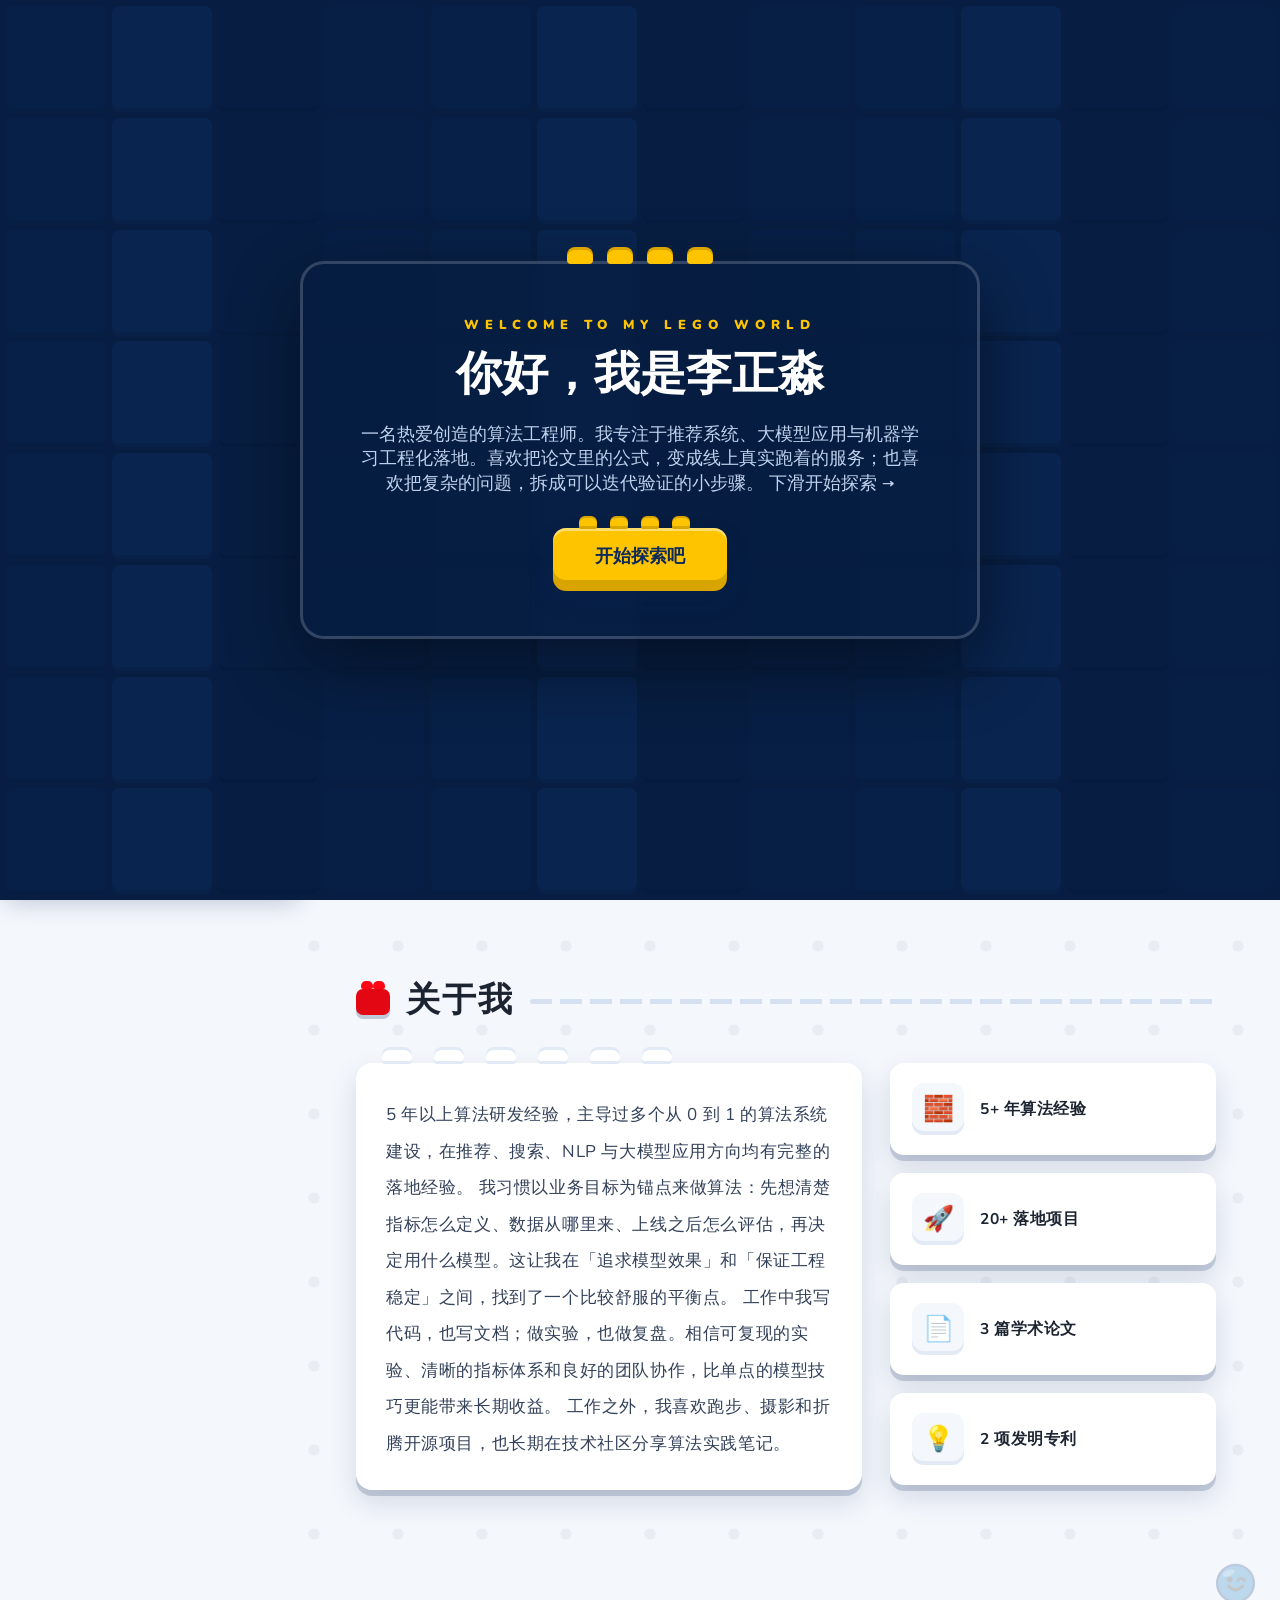
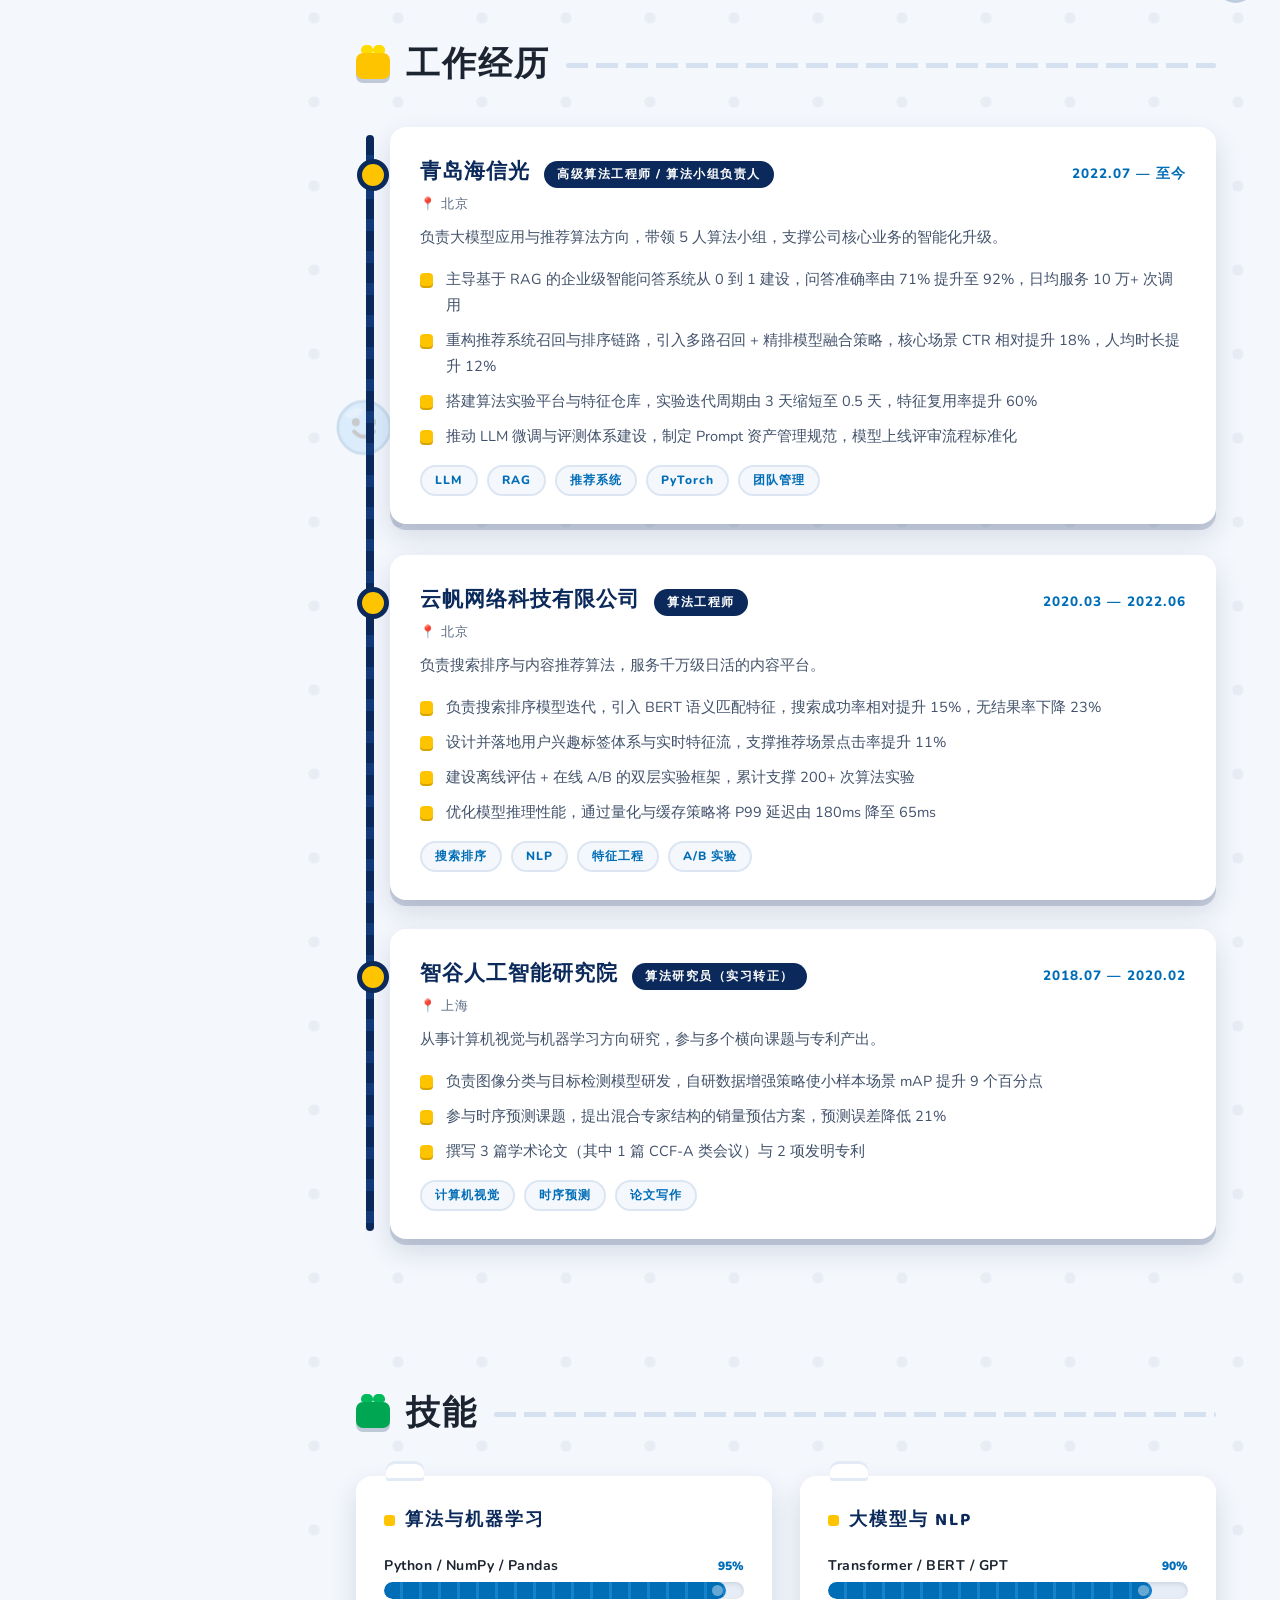
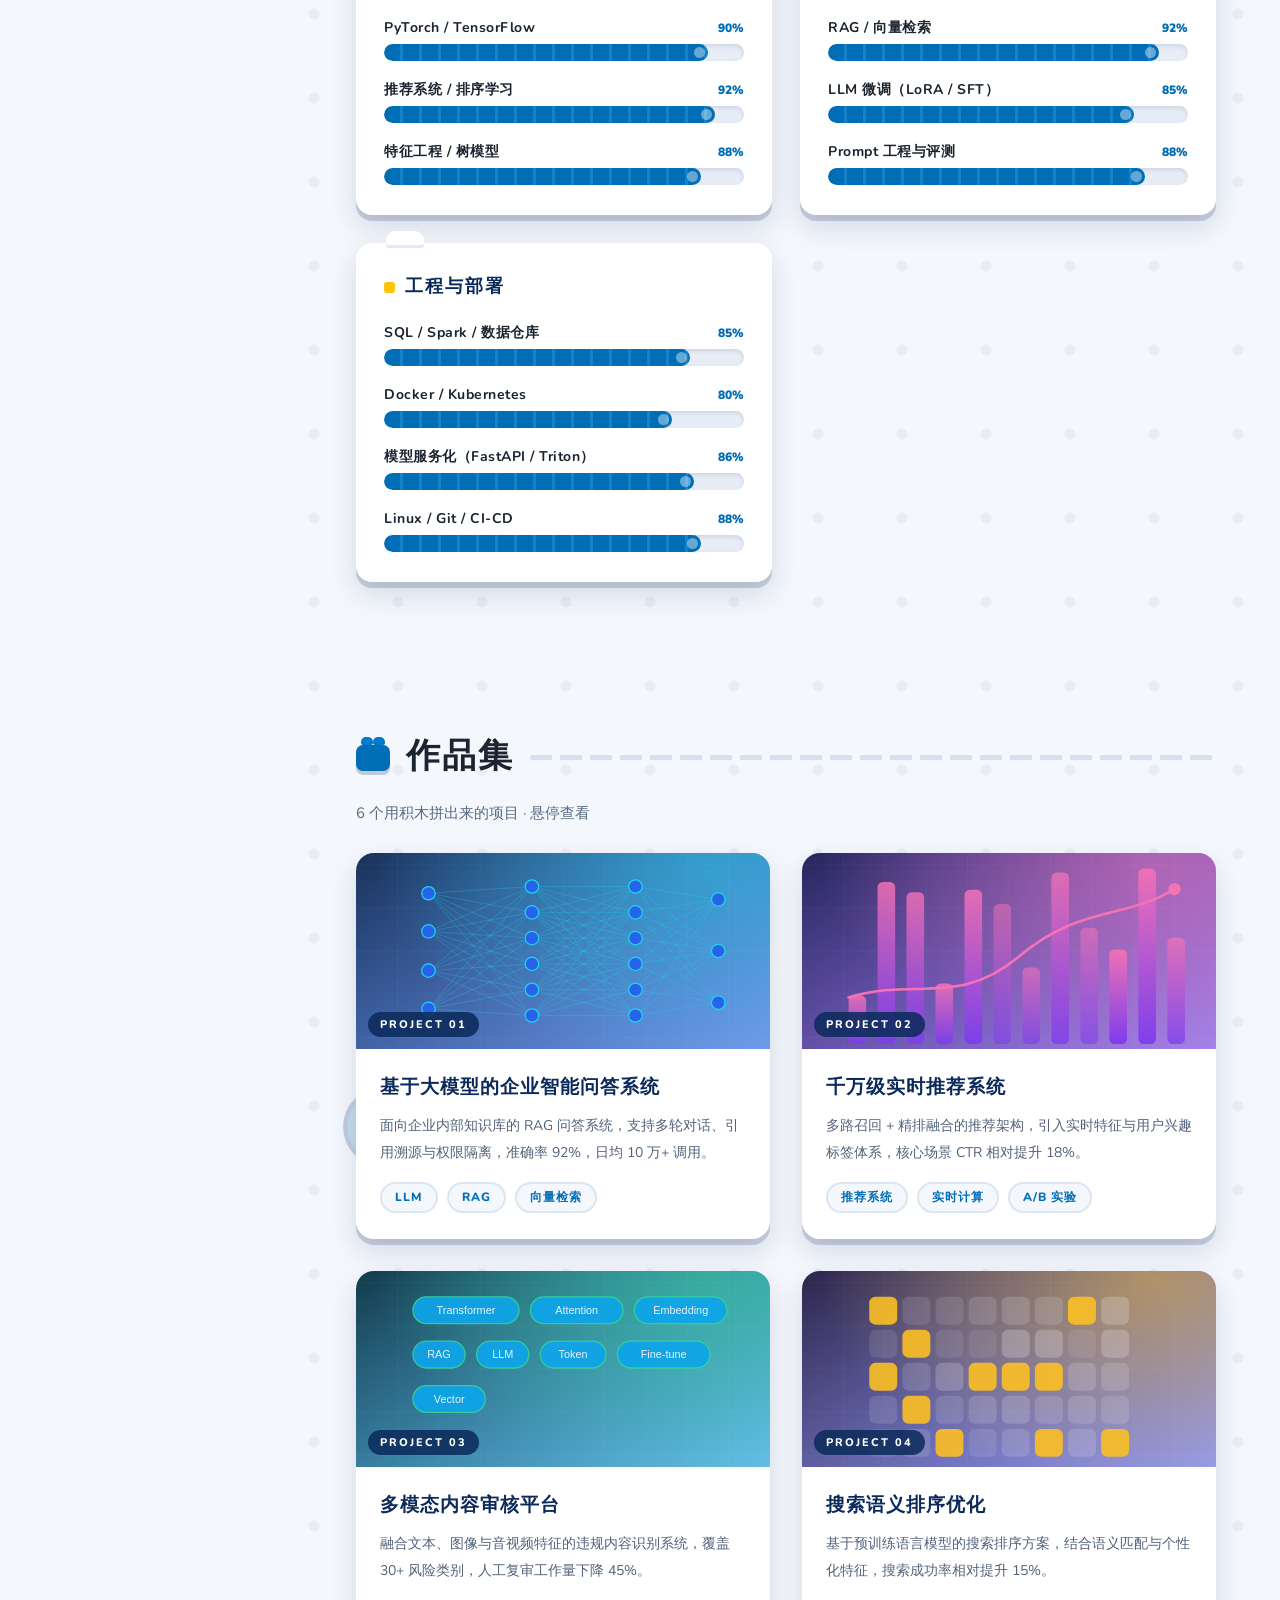
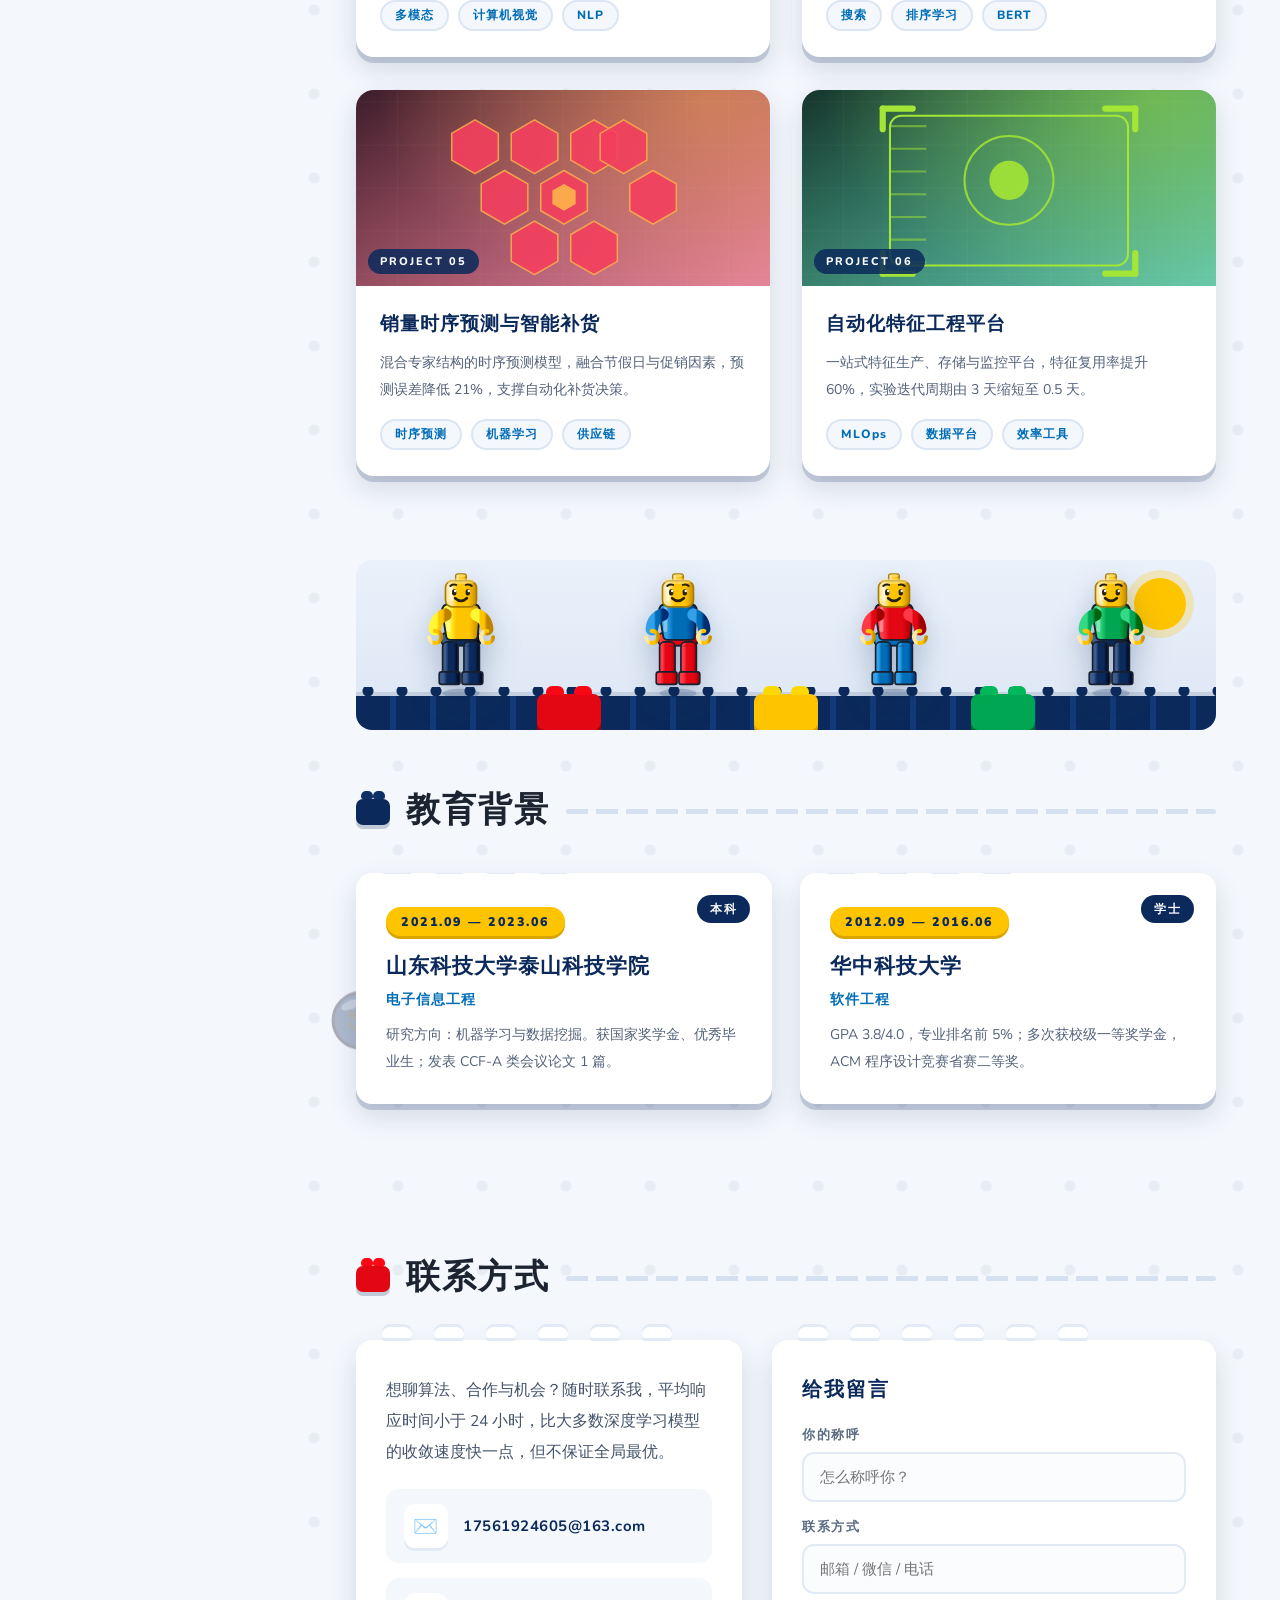
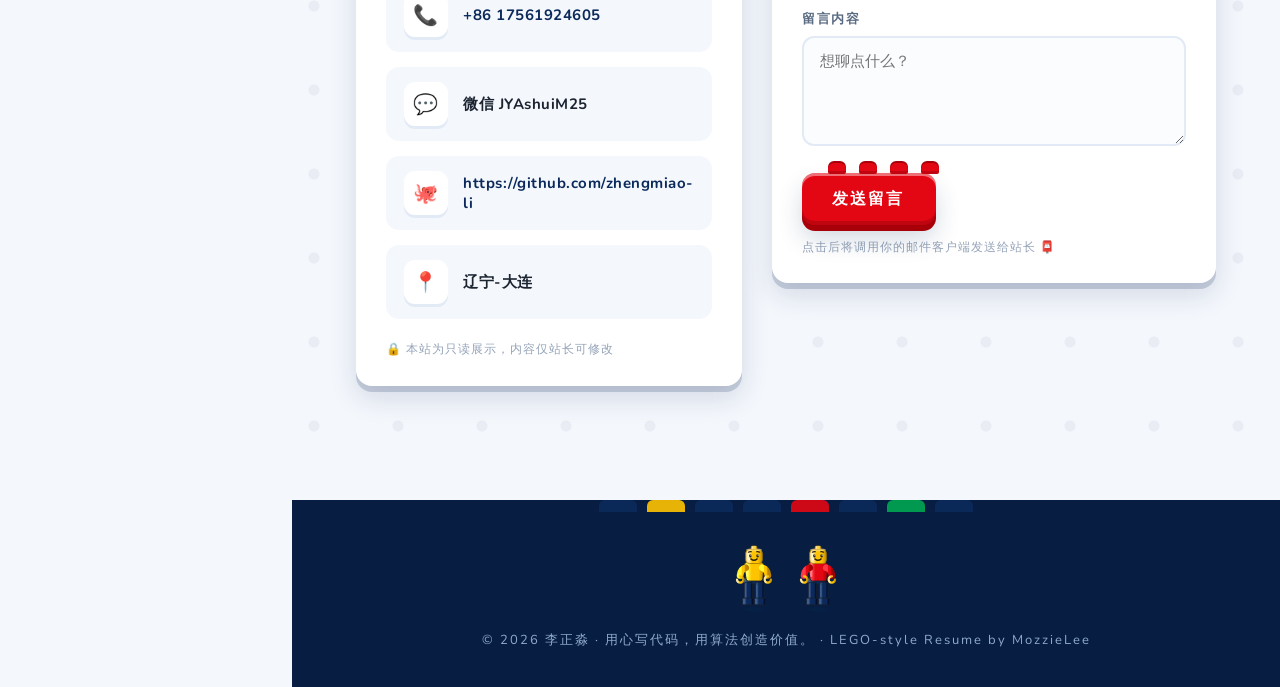
==== commit 772b9e46: "polish: smoother LEGO transitions, natural minifig motion, accurate C-hand cursor, brick buttons, se" ====
--- a/index.html
+++ b/index.html
@@ -9,7 +9,7 @@
 <link rel="preconnect" href="https://fonts.googleapis.com">
 <link rel="preconnect" href="https://fonts.gstatic.com" crossorigin>
 <link href="https://fonts.googleapis.com/css2?family=Nunito:wght@400;600;700;900&family=Baloo+2:wght@600;800&display=swap" rel="stylesheet">
-<link rel="stylesheet" href="css/style.min.css?v=720d93d2">
+<link rel="stylesheet" href="css/style.min.css?v=1847fe66">
 </head>
 <body>
 
@@ -255,6 +255,6 @@
   </footer>
 </main>
 
-<script src="js/app.min.js?v=2518bbb4"></script>
+<script src="js/app.min.js?v=96a00e1b"></script>
 </body>
 </html>
--- a/css/style.min.css
+++ b/css/style.min.css
@@ -1 +1 @@
-:root{--navy:#0B2A5B;--navy-deep:#071E42;--navy-soft:#123A78;--yellow:#FFC400;--yellow-dark:#D9A400;--red:#E30613;--red-dark:#A80009;--blue:#006DB7;--green:#00A651;--green-dark:#00702F;--ink:#1B2430;--ink-soft:#5A6B82;--paper:#F4F7FC;--white:#FFFFFF;--shadow-brick:0 6px 0 rgba(11,42,91,.18),0 12px 28px rgba(11,42,91,.14);--shadow-lift:0 10px 0 rgba(11,42,91,.2),0 22px 44px rgba(11,42,91,.22);--sidebar-w:292px;--radius:16px;--font:"Nunito","Baloo 2","PingFang SC","Hiragino Sans GB","Microsoft YaHei",sans-serif;--font-display:"Baloo 2","Nunito","PingFang SC","Microsoft YaHei",sans-serif}*{margin:0;padding:0;box-sizing:border-box}html{scroll-behavior:smooth}body{font-family:var(--font);color:var(--ink);background:var(--paper);overflow-x:hidden;cursor:url("../assets/cursor-hand.svg") 12 3,pointer}a,button,input,label,select,textarea{cursor:url("../assets/cursor-hand.svg") 12 3,pointer}::selection{background:var(--yellow);color:var(--navy)}.train-track{position:fixed;top:0;left:0;right:0;height:58px;z-index:900;background:linear-gradient(180deg,rgba(255,255,255,.96),rgba(255,255,255,.86));backdrop-filter:blur(6px);border-bottom:3px solid var(--navy)}.train-rail{position:absolute;left:0;right:0;bottom:9px;height:5px;border-radius:4px;background:repeating-linear-gradient(90deg,#8fa9ce 0 26px,#b9c6da 26px 30px)}.rail-fill{position:absolute;left:0;bottom:9px;height:5px;width:0;border-radius:4px;background:repeating-linear-gradient(90deg,var(--yellow) 0 26px,var(--yellow-dark) 26px 30px);box-shadow:0 0 8px rgba(255,196,0,.5)}.train-ties{position:absolute;left:0;right:0;bottom:3px;height:6px;background:repeating-linear-gradient(90deg,transparent 0 10px,rgba(11,42,91,.35) 10px 16px,transparent 16px 26px)}.lego-train{position:absolute;bottom:2px;left:0;width:150px;transform:translateX(-20px);transition:left .18s linear;filter:drop-shadow(0 4px 6px rgba(11,42,91,.35))}.train-svg{width:150px;height:56px;display:block}.train-percent{position:absolute;top:-4px;right:-6px;background:var(--navy);color:var(--yellow);font-size:11px;font-weight:900;padding:2px 8px;border-radius:20px;border:2px solid var(--yellow);letter-spacing:.5px}.wheel{fill:#2E3A4D;stroke:#0B2A5B;stroke-width:2}.wheel::after{content:""}.lego-train .wheels{transform-origin:center;animation:none}.lego-train .wheel{transform-box:fill-box;transform-origin:center;transform:rotate(var(--wheel-rot,0deg))}.smoke circle{fill:#C9D6E8;opacity:.85;animation:smokePuff 2.2s ease-in-out infinite}.smoke circle:nth-child(2){animation-delay:.35s}.smoke circle:nth-child(3){animation-delay:.7s}@keyframes smokePuff{0%{opacity:.15;transform:translate(0,0) scale(.6)}50%{opacity:.85;transform:translate(-8px,-7px) scale(1)}100%{opacity:0;transform:translate(-18px,-16px) scale(1.35)}}.welcome-overlay{position:fixed;inset:0;z-index:2000;background:var(--navy-deep);display:flex;align-items:center;justify-content:center;overflow:hidden}.welcome-overlay.hidden{pointer-events:none}.brick-field{position:absolute;inset:0;display:grid;grid-template-columns:repeat(12,1fr);grid-auto-rows:1fr;gap:6px;padding:6px}.brick-field .brick-cell{border-radius:8px;opacity:0;transform:translateY(-40px) scale(.7) rotate(-8deg);animation:brickDrop .55s cubic-bezier(.2,1.2,.35,1) forwards;box-shadow:inset 0 -4px 0 rgba(0,0,0,.22)}@keyframes brickDrop{to{opacity:.22;transform:translateY(0) scale(1) rotate(0)}}.welcome-overlay.out .brick-cell{animation:brickFly .5s cubic-bezier(.5,0,.75,.4) forwards}@keyframes brickFly{to{opacity:0;transform:translateY(80px) scale(.55) rotate(14deg)}}.welcome-card{position:relative;z-index:5;text-align:center;color:#fff;background:rgba(7,30,66,.72);border:3px solid rgba(255,255,255,.18);border-radius:24px;padding:52px 56px;max-width:min(680px,88vw);box-shadow:0 26px 70px rgba(0,0,0,.45);opacity:0;transform:translateY(26px) scale(.96);animation:cardIn .8s .55s cubic-bezier(.2,1.15,.35,1) forwards;backdrop-filter:blur(4px)}@keyframes cardIn{to{opacity:1;transform:translateY(0) scale(1)}}.welcome-studs{position:absolute;top:-14px;left:50%;transform:translateX(-50%);display:flex;gap:14px}.welcome-studs i{width:26px;height:14px;border-radius:8px 8px 4px 4px;background:var(--yellow);box-shadow:0 -3px 0 var(--yellow-dark)}.welcome-eyebrow{letter-spacing:6px;font-size:13px;font-weight:900;color:var(--yellow);margin-bottom:14px}.welcome-title{font-family:var(--font-display);font-size:clamp(26px,4.6vw,46px);font-weight:800;line-height:1.25;margin-bottom:16px}.welcome-sub{color:#bfd2ee;font-size:clamp(14px,2vw,18px);margin-bottom:30px}.welcome-btn{position:relative;font-family:var(--font);font-size:18px;font-weight:900;color:var(--navy);background:var(--yellow);border:none;border-radius:14px;padding:16px 42px;box-shadow:0 7px 0 var(--yellow-dark);transition:transform .15s ease,box-shadow .15s ease}.welcome-btn:hover{transform:translateY(-3px);box-shadow:0 10px 0 var(--yellow-dark)}.welcome-btn:active{transform:translateY(3px);box-shadow:0 3px 0 var(--yellow-dark)}.btn-studs{position:absolute;top:-11px;left:22px;display:flex;gap:12px;pointer-events:none}.btn-studs i{width:18px;height:11px;border-radius:6px 6px 3px 3px;background:inherit;filter:brightness(1.08);box-shadow:0 -2px 0 rgba(0,0,0,.18)}.sidebar{position:fixed;top:58px;left:0;bottom:0;width:var(--sidebar-w);z-index:800;background:linear-gradient(175deg,var(--navy) 0,var(--navy-deep) 100%);color:#fff;overflow-y:auto;box-shadow:6px 0 24px rgba(11,42,91,.28)}.sidebar-studs{position:absolute;inset:0;opacity:.14;pointer-events:none;background-image:radial-gradient(circle at 22px 22px,#fff 7px,transparent 8px);background-size:88px 88px}.sidebar-inner{position:relative;padding:34px 26px 40px;display:flex;flex-direction:column;min-height:100%}.avatar-brick{position:relative;width:112px;height:112px;margin:0 auto 18px;background:linear-gradient(160deg,var(--yellow),#ffb300);border-radius:18px;display:flex;align-items:center;justify-content:center;box-shadow:0 8px 0 var(--yellow-dark),0 18px 30px rgba(0,0,0,.32);animation:floaty 5s ease-in-out infinite}.avatar-studs{position:absolute;top:-12px;left:50%;transform:translateX(-50%);display:flex;gap:18px}.avatar-studs i{width:26px;height:13px;border-radius:8px 8px 4px 4px;background:var(--yellow);box-shadow:0 -3px 0 var(--yellow-dark)}.avatar-face{font-family:var(--font-display);font-size:52px;font-weight:800;color:var(--navy)}@keyframes floaty{0%,100%{transform:translateY(0) rotate(-1deg)}50%{transform:translateY(-8px) rotate(1deg)}}.side-name{font-family:var(--font-display);font-size:27px;text-align:center;letter-spacing:2px}.side-title{text-align:center;color:var(--yellow);font-weight:700;letter-spacing:3px;margin-top:4px;font-size:14px}.side-slogan{text-align:center;color:#8fa9ce;font-size:11.5px;margin:10px 0 26px;letter-spacing:.6px}.side-nav{display:flex;flex-direction:column;gap:10px}.nav-brick{position:relative;display:flex;align-items:center;gap:12px;padding:12px 16px;border-radius:12px;text-decoration:none;color:#d7e4f7;font-weight:700;font-size:15px;letter-spacing:1px;background:rgba(255,255,255,.06);box-shadow:0 4px 0 rgba(0,0,0,.22);transition:transform .18s cubic-bezier(.2,1.2,.35,1),background .2s,color .2s}.nav-brick .nav-dot{width:12px;height:12px;border-radius:50%;background:rgba(255,255,255,.28);box-shadow:inset 0 -2px 0 rgba(0,0,0,.3);transition:background .2s,transform .2s}.nav-brick:hover{background:rgba(255,255,255,.14);transform:translateX(7px)}.nav-brick:hover .nav-dot{transform:scale(1.25)}.nav-brick.active{background:var(--yellow);color:var(--navy);box-shadow:0 4px 0 var(--yellow-dark)}.nav-brick.active .nav-dot{background:var(--navy)}.side-links{display:flex;flex-wrap:wrap;gap:10px;margin-top:26px;justify-content:center}.side-links a{width:40px;height:40px;border-radius:11px;display:flex;align-items:center;justify-content:center;background:rgba(255,255,255,.1);color:#fff;font-size:15px;font-weight:800;text-decoration:none;box-shadow:0 3px 0 rgba(0,0,0,.25);transition:transform .16s ease,background .2s}.side-links a:hover{transform:translateY(-4px);background:var(--yellow);color:var(--navy)}.side-edit-btn{margin-top:auto;padding:11px 12px;border:2px dashed rgba(255,255,255,.28);border-radius:12px;background:0 0;color:#8fa9ce;font-family:var(--font);font-size:12.5px;font-weight:700;transition:all .2s}.side-edit-btn:hover{color:var(--yellow);border-color:var(--yellow);transform:translateY(-2px)}.side-hint{text-align:center;color:#5f7ca6;font-size:10.5px;margin-top:10px;letter-spacing:1px}.content{margin-left:var(--sidebar-w);padding:58px 0 0}.section{padding:74px clamp(24px,5vw,72px);position:relative}.section-head{display:flex;align-items:center;gap:16px;margin-bottom:34px}.section-head h2{font-family:var(--font-display);font-size:clamp(24px,3vw,34px);letter-spacing:2px}.head-line{flex:1;height:5px;border-radius:4px;background:repeating-linear-gradient(90deg,#d5e0f0 0 22px,transparent 22px 30px)}.brick-icon{width:34px;height:26px;border-radius:7px;position:relative;flex:none;box-shadow:0 4px 0 rgba(11,42,91,.22)}.brick-icon::after,.brick-icon::before{content:"";position:absolute;top:-8px;width:12px;height:8px;border-radius:5px 5px 2px 2px;background:inherit;filter:brightness(1.12)}.brick-icon::before{left:5px}.brick-icon::after{right:5px}.brick-icon.red{background:var(--red)}.brick-icon.yellow{background:var(--yellow)}.brick-icon.green{background:var(--green)}.brick-icon.blue{background:var(--blue)}.brick-icon.navy{background:var(--navy)}.section-sub{color:var(--ink-soft);margin:-16px 0 30px;font-size:15px}.brick-card{position:relative;background:#fff;border-radius:var(--radius);box-shadow:var(--shadow-brick);padding:34px 30px 28px;transition:transform .28s cubic-bezier(.2,1.15,.35,1),box-shadow .28s ease}.brick-card:hover{transform:translateY(-7px);box-shadow:var(--shadow-lift)}.card-studs{position:absolute;top:-13px;left:26px;display:flex;gap:22px;pointer-events:none}.card-studs i{width:30px;height:14px;border-radius:8px 8px 3px 3px;background:#fff;box-shadow:0 -3px 0 #e2eaf5,inset 0 -3px 0 #e2eaf5}.hero{min-height:calc(100vh - 58px);display:flex;align-items:center;background:radial-gradient(circle at 82% 18%,rgba(255,196,0,.16),transparent 42%),radial-gradient(circle at 12% 82%,rgba(0,109,183,.12),transparent 46%),linear-gradient(180deg,#fff,#f2f6fc);overflow:hidden}.hero-body{position:relative;z-index:3;max-width:760px}.hero-eyebrow{letter-spacing:7px;font-size:13px;font-weight:900;color:var(--blue);margin-bottom:10px}.hero-name{font-family:var(--font-display);font-size:clamp(46px,8vw,92px);line-height:1.02;letter-spacing:6px;background:linear-gradient(120deg,var(--navy) 20%,var(--blue) 55%,var(--navy) 85%);-webkit-background-clip:text;background-clip:text;color:transparent}.hero-role{display:inline-block;margin:18px 0 8px;font-size:clamp(18px,2.6vw,26px);letter-spacing:6px;color:var(--navy);background:var(--yellow);padding:10px 26px;border-radius:12px;box-shadow:0 6px 0 var(--yellow-dark);font-weight:900}.hero-motto{margin:20px 0 30px;font-size:clamp(15px,2vw,19px);color:var(--ink-soft);letter-spacing:1px}.hero-cta{display:flex;gap:18px;flex-wrap:wrap}.btn{position:relative;display:inline-flex;align-items:center;gap:10px;padding:15px 32px 15px 30px;border-radius:14px;text-decoration:none;font-weight:900;font-size:16px;letter-spacing:2px;border:none;transition:transform .16s cubic-bezier(.2,1.2,.35,1),box-shadow .16s ease;font-family:var(--font)}.btn:hover{transform:translateY(-4px)}.btn:active{transform:translateY(3px)}.btn-yellow{background:var(--yellow);color:var(--navy);box-shadow:0 6px 0 var(--yellow-dark)}.btn-yellow:hover{box-shadow:0 10px 0 var(--yellow-dark)}.btn-yellow:active{box-shadow:0 2px 0 var(--yellow-dark)}.btn-navy{background:var(--navy);color:#fff;box-shadow:0 6px 0 var(--navy-deep)}.btn-navy:hover{box-shadow:0 10px 0 var(--navy-deep)}.btn-navy:active{box-shadow:0 2px 0 var(--navy-deep)}.btn-red{background:var(--red);color:#fff;box-shadow:0 6px 0 var(--red-dark)}.btn-red:hover{box-shadow:0 10px 0 var(--red-dark)}.btn-red:active{box-shadow:0 2px 0 var(--red-dark)}.hero-stats{display:flex;gap:16px;flex-wrap:wrap;margin-top:42px}.stat-brick{background:#fff;border-radius:14px;padding:18px 24px 15px;min-width:132px;box-shadow:var(--shadow-brick);position:relative}.stat-brick::before{content:"";position:absolute;top:-9px;left:20px;width:24px;height:11px;border-radius:6px 6px 2px 2px;background:#fff;box-shadow:0 -2px 0 #e2eaf5}.stat-num{font-family:var(--font-display);font-size:28px;font-weight:800;color:var(--navy)}.stat-label{font-size:12.5px;color:var(--ink-soft);letter-spacing:1px;margin-top:2px}.hero-bricks{position:absolute;inset:0;pointer-events:none;z-index:1}.float-brick{position:absolute;border-radius:12px;opacity:.85;box-shadow:0 8px 0 rgba(11,42,91,.12),0 18px 34px rgba(11,42,91,.12)}.float-brick::after,.float-brick::before{content:"";position:absolute;top:-11px;width:26px;height:12px;border-radius:8px 8px 3px 3px;background:inherit;filter:brightness(1.1)}.float-brick::before{left:14px}.float-brick::after{right:14px}.b1{width:110px;height:56px;background:var(--yellow);top:12%;right:24%;animation:floatBrick 7s ease-in-out infinite}.b2{width:78px;height:46px;background:var(--red);top:30%;right:8%;animation:floatBrick 9s .6s ease-in-out infinite}.b3{width:92px;height:50px;background:var(--blue);bottom:22%;right:20%;animation:floatBrick 8s .3s ease-in-out infinite}.b4{width:64px;height:40px;background:var(--green);bottom:12%;right:6%;animation:floatBrick 10s .9s ease-in-out infinite}.b5{width:70px;height:42px;background:var(--navy);top:56%;right:38%;opacity:.25;animation:floatBrick 11s .2s ease-in-out infinite}@keyframes floatBrick{0%,100%{transform:translateY(0) rotate(-3deg)}50%{transform:translateY(-26px) rotate(4deg)}}.about-grid{display:grid;grid-template-columns:1.55fr 1fr;gap:28px;align-items:start}.about-text{font-size:17px;line-height:2.15;color:#33415a;letter-spacing:.6px}.about-highlights{display:grid;gap:18px}.highlight-brick{display:flex;align-items:center;gap:16px;background:#fff;border-radius:14px;padding:20px 22px;box-shadow:var(--shadow-brick);transition:transform .25s cubic-bezier(.2,1.15,.35,1)}.highlight-brick:hover{transform:translateX(10px) rotate(-1deg)}.highlight-brick .h-icon{width:52px;height:52px;flex:none;border-radius:12px;display:flex;align-items:center;justify-content:center;font-size:25px;background:var(--paper);box-shadow:inset 0 -4px 0 #e2eaf5}.highlight-brick span{font-weight:700;font-size:15.5px;letter-spacing:.5px}.timeline{position:relative;display:grid;gap:30px;padding-left:34px}.timeline::before{content:"";position:absolute;left:10px;top:8px;bottom:8px;width:8px;border-radius:6px;background:repeating-linear-gradient(180deg,var(--navy) 0 20px,var(--navy-soft) 20px 32px)}.time-card{position:relative;background:#fff;border-radius:var(--radius);padding:28px 30px;box-shadow:var(--shadow-brick);transition:transform .28s cubic-bezier(.2,1.15,.35,1),box-shadow .28s}.time-card:hover{transform:translateX(10px);box-shadow:var(--shadow-lift)}.time-card::before{content:"";position:absolute;left:-33px;top:32px;width:22px;height:22px;border-radius:50%;background:var(--yellow);border:5px solid var(--navy)}.time-head{display:flex;flex-wrap:wrap;align-items:baseline;gap:8px 14px;margin-bottom:6px}.time-company{font-family:var(--font-display);font-size:21px;color:var(--navy);letter-spacing:1px}.time-role{background:var(--navy);color:#fff;font-size:12px;font-weight:800;letter-spacing:1.5px;padding:5px 13px;border-radius:20px}.time-period{margin-left:auto;color:var(--blue);font-weight:800;font-size:13.5px;letter-spacing:1px}.time-location{color:var(--ink-soft);font-size:12.5px;letter-spacing:1px}.time-desc{color:#44546b;font-size:15px;margin:10px 0 14px;line-height:1.9}.time-bullets{list-style:none;display:grid;gap:9px;margin-bottom:16px}.time-bullets li{position:relative;padding-left:26px;font-size:14.5px;color:#42526b;line-height:1.8}.time-bullets li::before{content:"";position:absolute;left:0;top:7px;width:13px;height:13px;border-radius:4px;background:var(--yellow);box-shadow:0 2px 0 var(--yellow-dark)}.tag-row{display:flex;flex-wrap:wrap;gap:9px}.tag{background:var(--paper);border:2px solid #dce6f3;color:var(--blue);font-size:12px;font-weight:800;letter-spacing:1px;padding:5px 13px;border-radius:20px;transition:all .18s}.tag:hover{background:var(--yellow);border-color:var(--yellow);color:var(--navy);transform:translateY(-2px)}.skills-grid{display:grid;grid-template-columns:repeat(auto-fit,minmax(320px,1fr));gap:28px}.skill-group{background:#fff;border-radius:var(--radius);padding:30px 28px;box-shadow:var(--shadow-brick);position:relative}.skill-group::before{content:"";position:absolute;top:-12px;left:30px;width:38px;height:17px;border-radius:9px 9px 3px 3px;background:#fff;box-shadow:0 -3px 0 #e2eaf5,inset 0 -3px 0 #e2eaf5}.skill-group h3{font-family:var(--font-display);font-size:18px;color:var(--navy);letter-spacing:2px;margin-bottom:22px;display:flex;align-items:center;gap:10px}.skill-group h3::before{content:"";width:11px;height:11px;border-radius:3px;background:var(--yellow)}.skill-item{margin-bottom:19px}.skill-item:last-child{margin-bottom:0}.skill-top{display:flex;justify-content:space-between;align-items:baseline;margin-bottom:7px}.skill-name{font-size:14px;font-weight:700;letter-spacing:.5px}.skill-val{font-size:12px;font-weight:900;color:var(--blue)}.skill-bar{height:17px;border-radius:9px;background:#e7edf6;overflow:hidden;position:relative;box-shadow:inset 0 2px 4px rgba(11,42,91,.12)}.skill-fill{height:100%;width:0;border-radius:9px;position:relative;background:repeating-linear-gradient(90deg,var(--blue) 0 16px,#1882c8 16px 19px);transition:width 1.3s cubic-bezier(.25,1,.35,1)}.skill-fill::after{content:"";position:absolute;right:3px;top:3px;width:11px;height:11px;border-radius:50%;background:rgba(255,255,255,.4)}.projects-grid{display:grid;grid-template-columns:repeat(auto-fill,minmax(330px,1fr));gap:32px}.project-card{background:#fff;border-radius:18px;overflow:hidden;position:relative;box-shadow:var(--shadow-brick);transition:transform .32s cubic-bezier(.2,1.15,.35,1),box-shadow .32s}.project-card:hover{transform:translateY(-11px) rotate(-.6deg);box-shadow:var(--shadow-lift)}.project-card .p-studs{position:absolute;top:-13px;left:30px;display:flex;gap:18px;z-index:4;pointer-events:none}.project-card .p-studs i{width:26px;height:13px;border-radius:8px 8px 3px 3px;background:#fff;box-shadow:0 -3px 0 #e2eaf5,inset 0 -3px 0 #e2eaf5;transition:transform .3s}.project-card:hover .p-studs i{transform:translateY(-5px)}.project-card:hover .p-studs i:nth-child(2){transition-delay:.05s}.project-card:hover .p-studs i:nth-child(3){transition-delay:.1s}.p-img{height:196px;overflow:hidden;position:relative;background:#dce6f3}.p-img img{width:100%;height:100%;object-fit:cover;display:block;transition:transform .55s cubic-bezier(.2,1,.35,1)}.project-card:hover .p-img img{transform:scale(1.09)}.p-badge{position:absolute;bottom:12px;left:12px;background:rgba(11,42,91,.86);color:#fff;font-size:11px;font-weight:800;letter-spacing:2px;padding:5px 12px;border-radius:20px}.p-body{padding:24px 24px 26px}.p-title{font-family:var(--font-display);font-size:19px;color:var(--navy);letter-spacing:1px;margin-bottom:10px}.p-desc{font-size:14px;line-height:1.9;color:#53627a;margin-bottom:16px}.p-link{display:inline-flex;align-items:center;gap:8px;font-size:13px;font-weight:900;color:var(--red);letter-spacing:1.5px;text-decoration:none;margin-top:4px}.p-link::after{content:"→";transition:transform .22s}.p-link:hover::after{transform:translateX(7px)}.edu-grid{display:grid;grid-template-columns:repeat(auto-fit,minmax(320px,1fr));gap:28px}.edu-card{position:relative;overflow:hidden}.edu-card .edu-period{display:inline-block;background:var(--yellow);color:var(--navy);font-weight:900;font-size:12.5px;letter-spacing:1.5px;padding:6px 15px;border-radius:20px;margin-bottom:14px;box-shadow:0 3px 0 var(--yellow-dark)}.edu-school{font-family:var(--font-display);font-size:21px;color:var(--navy);letter-spacing:1px}.edu-major{color:var(--blue);font-weight:800;font-size:13.5px;letter-spacing:1px;margin:6px 0 12px}.edu-desc{font-size:14px;line-height:1.95;color:#53627a}.edu-deg{position:absolute;top:22px;right:22px;background:var(--navy);color:#fff;font-size:11.5px;font-weight:800;letter-spacing:1.5px;padding:6px 13px;border-radius:20px}.contact-wrap{display:grid;grid-template-columns:1fr 1.15fr;gap:30px;align-items:start}.contact-note{font-size:15.5px;line-height:2;color:#44546b;margin-bottom:22px}.contact-list{list-style:none;display:grid;gap:15px}.contact-list li{display:flex;align-items:center;gap:15px;background:var(--paper);border-radius:13px;padding:15px 18px;font-size:15px;font-weight:700;letter-spacing:.5px;transition:transform .2s ease}.contact-list li:hover{transform:translateX(9px)}.contact-list .c-icon{width:44px;height:44px;flex:none;border-radius:11px;display:flex;align-items:center;justify-content:center;font-size:20px;background:#fff;box-shadow:0 3px 0 #e2eaf5}.contact-list a{color:var(--navy);text-decoration:none}.contact-list a:hover{color:var(--red)}.contact-readonly{margin-top:22px;font-size:12px;color:#94a3b8;letter-spacing:1px}.message-card h3{font-family:var(--font-display);font-size:20px;color:var(--navy);letter-spacing:2px;margin-bottom:20px}.message-card label{display:block;font-size:13px;font-weight:800;letter-spacing:1.5px;color:var(--ink-soft);margin-bottom:16px}.message-card input,.message-card textarea{width:100%;margin-top:8px;padding:13px 16px;border-radius:12px;border:2.5px solid #e2eaf5;font-family:var(--font);font-size:15px;color:var(--ink);background:#fbfcfe;transition:border-color .2s,box-shadow .2s;resize:vertical}.message-card input:focus,.message-card textarea:focus{outline:0;border-color:var(--blue);box-shadow:0 0 0 4px rgba(0,109,183,.14)}.message-card .btn{margin-top:6px}.form-tip{margin-top:14px;font-size:11.5px;color:#94a3b8;letter-spacing:1px}.footer{margin-top:40px;background:var(--navy-deep);color:#8fa9ce;text-align:center;padding:46px 20px 38px;font-size:13px;letter-spacing:2px;position:relative;overflow:hidden}.footer-bricks{position:absolute;top:0;left:0;right:0;display:flex;justify-content:center;gap:10px}.footer-bricks i{width:38px;height:12px;border-radius:6px 6px 0 0;background:var(--navy);opacity:.9}.footer-bricks i:nth-child(2){background:var(--yellow)}.footer-bricks i:nth-child(5){background:var(--red)}.footer-bricks i:nth-child(7){background:var(--green)}.brick-transition{position:fixed;inset:0;z-index:1500;pointer-events:none;perspective:1000px;overflow:hidden}.bt-layer{position:absolute;inset:0;display:flex}.bt-layer .bt-cell,.bt-layer .bt-col,.bt-layer .bt-row{position:relative}.bt-half::after,.bt-layer .bt-cell::after,.bt-layer .bt-col::after,.bt-layer .bt-row::after{content:"";position:absolute;inset:0;background-image:radial-gradient(circle at 50% 14px,rgba(255,255,255,.26) 7px,transparent 8px);background-size:34px 34px;opacity:.5}.brick-transition:not(.anim-core) .bt-core,.brick-transition:not(.anim-curtain) .bt-curtain,.brick-transition:not(.anim-grid) .bt-grid,.brick-transition:not(.anim-rows) .bt-rows{display:none}.brick-transition:not(.anim-rows):not(.anim-grid):not(.anim-curtain):not(.anim-core) .bt-cols{display:flex}.brick-transition.anim-core .bt-cols,.brick-transition.anim-curtain .bt-cols,.brick-transition.anim-grid .bt-cols,.brick-transition.anim-rows .bt-cols{display:none}.bt-cols .bt-col{flex:1;background:var(--bt-c1,#0b2a5b)}.bt-cols .bt-col:nth-child(2n){background:var(--bt-c2,#ffc400)}.bt-cols .bt-col{transform:translateY(-106%) rotateX(-55deg);transform-origin:top center}@keyframes colDrop{to{transform:translateY(0) rotateX(0)}}@keyframes colDropOut{from{transform:translateY(0) rotateX(0)}to{transform:translateY(106%) rotateX(50deg)}}.anim-rain.in .bt-cols .bt-col{animation:colDrop .72s cubic-bezier(.5,.05,.2,1) forwards;animation-delay:calc(var(--i) * 55ms)}.anim-rain.out .bt-cols .bt-col{animation:colDropOut .85s cubic-bezier(.45,0,.3,1) forwards;animation-delay:calc(var(--i) * 55ms)}.anim-wave .bt-cols .bt-col{transform:translateY(106%) rotateX(55deg);transform-origin:bottom center}@keyframes colRise{to{transform:translateY(0) rotateX(0)}}@keyframes colRiseOut{from{transform:translateY(0) rotateX(0)}to{transform:translateY(-106%) rotateX(-50deg)}}.anim-wave.in .bt-cols .bt-col{animation:colRise .72s cubic-bezier(.5,.05,.2,1) forwards;animation-delay:calc(var(--i) * 55ms)}.anim-wave.out .bt-cols .bt-col{animation:colRiseOut .85s cubic-bezier(.45,0,.3,1) forwards;animation-delay:calc(var(--i) * 55ms)}.anim-diag .bt-cols .bt-col{transform:translate(-72%,-112%) skewX(-16deg);transform-origin:top left}@keyframes diagIn{to{transform:translate(0,0) skewX(-16deg)}}@keyframes diagOut{from{transform:translate(0,0) skewX(-16deg)}to{transform:translate(80%,-112%) skewX(-16deg)}}.anim-diag.in .bt-cols .bt-col{animation:diagIn .78s cubic-bezier(.5,.05,.2,1) forwards;animation-delay:calc(var(--i) * 55ms)}.anim-diag.out .bt-cols .bt-col{animation:diagOut .88s cubic-bezier(.45,0,.3,1) forwards;animation-delay:calc(var(--i) * 55ms)}.bt-rows{flex-direction:column}.bt-rows .bt-row{flex:1;background:var(--bt-c1,#0b2a5b)}.bt-rows .bt-row:nth-child(2n){background:var(--bt-c2,#ffc400)}.bt-rows .bt-row{transform:translateX(-104%)}.bt-rows .bt-row:nth-child(2n){transform:translateX(104%)}@keyframes rowInL{to{transform:translateX(0)}}@keyframes rowInR{to{transform:translateX(0)}}@keyframes rowOutL{from{transform:translateX(0)}to{transform:translateX(104%)}}@keyframes rowOutR{from{transform:translateX(0)}to{transform:translateX(-104%)}}.anim-rows.in .bt-rows .bt-row{animation:rowInL .74s cubic-bezier(.5,.05,.25,1) forwards;animation-delay:calc(var(--i) * 80ms)}.anim-rows.in .bt-rows .bt-row:nth-child(2n){animation-name:rowInR}.anim-rows.out .bt-rows .bt-row{animation:rowOutL .86s cubic-bezier(.45,0,.3,1) forwards;animation-delay:calc(var(--i) * 80ms)}.anim-rows.out .bt-rows .bt-row:nth-child(2n){animation-name:rowOutR}.bt-grid{display:grid;grid-template-columns:repeat(6,1fr);grid-template-rows:repeat(4,1fr)}.bt-grid .bt-cell{background:var(--bt-c1,#006db7)}.bt-grid .bt-cell.alt{background:var(--bt-c2,#0b2a5b)}.bt-grid .bt-cell{transform:scale(.2) rotateX(90deg);opacity:0;transform-origin:center}@keyframes cellIn{to{transform:scale(1) rotateX(0);opacity:1}}@keyframes cellOut{from{transform:scale(1) rotateX(0);opacity:1}to{transform:scale(.15) rotateY(95deg);opacity:0}}.anim-grid.in .bt-grid .bt-cell{animation:cellIn .6s cubic-bezier(.3,1.15,.4,1) forwards;animation-delay:calc(var(--i) * 48ms)}.anim-grid.out .bt-grid .bt-cell{animation:cellOut .72s cubic-bezier(.5,0,.35,1) forwards;animation-delay:calc(var(--i) * 48ms)}.bt-curtain .bt-half{width:50.5%;height:100%;position:relative;background:var(--bt-c1,#e30613)}.bt-curtain .bt-half.r{background:var(--bt-c2,#ffc400)}.bt-curtain .bt-half.l{transform:translateX(-102%)}.bt-curtain .bt-half.r{transform:translateX(102%)}@keyframes halfL{to{transform:translateX(0)}}@keyframes halfLOut{from{transform:translateX(0)}to{transform:translateX(-102%)}}.anim-curtain.in .bt-half.l{animation:halfL .8s cubic-bezier(.5,.05,.25,1) forwards}.anim-curtain.in .bt-half.r{animation:halfL .8s cubic-bezier(.5,.05,.25,1) forwards}.anim-curtain.out .bt-half.l{animation:halfLOut .92s cubic-bezier(.45,0,.3,1) forwards}.anim-curtain.out .bt-half.r{animation:halfLOut .92s cubic-bezier(.45,0,.3,1) forwards}.bt-core{align-items:center;justify-content:center}.bt-core .bt-core-box{width:84px;height:56px;border-radius:14px;background:var(--bt-c1,#123a78);transform:scale(0) rotate(-8deg)}@keyframes coreIn{to{transform:scale(30) rotate(0)}}@keyframes coreOut{from{transform:scale(30) rotate(0)}to{transform:scale(0) rotate(10deg)}}.anim-core.in .bt-core-box{animation:coreIn .85s cubic-bezier(.5,.05,.2,1) forwards}.anim-core.out .bt-core-box{animation:coreOut .95s cubic-bezier(.45,0,.35,1) forwards}.bt-label{position:absolute;left:50%;top:50%;z-index:10;display:flex;align-items:center;gap:18px;transform:translate(-50%,-50%) scale(.4) rotate(-6deg);opacity:0;background:#fff;padding:20px 40px;border-radius:20px;box-shadow:0 26px 70px rgba(0,0,0,.35);font-family:var(--font-display);font-size:clamp(22px,3.4vw,38px);color:var(--navy);letter-spacing:6px;white-space:nowrap}.bt-label .bt-label-brick{width:44px;height:32px;border-radius:9px;background:var(--bt-c1,#0b2a5b);position:relative;flex:none;box-shadow:0 4px 0 rgba(0,0,0,.18)}.bt-label .bt-label-brick::after,.bt-label .bt-label-brick::before{content:"";position:absolute;top:-8px;width:14px;height:8px;border-radius:5px 5px 2px 2px;background:inherit;filter:brightness(1.15)}.bt-label .bt-label-brick::before{left:6px}.bt-label .bt-label-brick::after{right:6px}@keyframes labelIn{to{transform:translate(-50%,-50%) scale(1) rotate(0);opacity:1}}@keyframes labelOut{from{transform:translate(-50%,-50%) scale(1) rotate(0);opacity:1}to{transform:translate(-50%,-50%) scale(.55) rotate(5deg);opacity:0}}.brick-transition.in .bt-label{animation:labelIn .55s .5s cubic-bezier(.25,1.35,.4,1) forwards}.brick-transition.out .bt-label{animation:labelOut .42s cubic-bezier(.5,0,.8,.4) forwards}@keyframes popLand{0%{transform:scale(.985) translateY(10px);opacity:.4}55%{transform:scale(1.004) translateY(-3px);opacity:1}100%{transform:scale(1) translateY(0);opacity:1}}.section.pop{animation:popLand .75s cubic-bezier(.25,1.1,.35,1)}.section.pop .section-head h2{animation:popLand .6s .08s cubic-bezier(.25,1.3,.35,1) both}.nav-brick.jump{animation:navJump .55s cubic-bezier(.25,1.4,.35,1)}@keyframes navJump{0%{transform:translateX(7px) scale(1)}40%{transform:translateX(10px) scale(1.1) rotate(-2deg)}100%{transform:translateX(7px) scale(1)}}.minifig{width:62px;height:124px;overflow:visible;filter:drop-shadow(0 12px 14px rgba(11,42,91,.26))}.minifig .arm-l,.minifig .arm-r,.minifig .fig-head,.minifig .leg-l,.minifig .leg-r{transform-box:view-box}.minifig .arm-l{transform-origin:16px 42px}.minifig .arm-r{transform-origin:48px 42px}.minifig .leg-l{transform-origin:21px 71px}.minifig .leg-r{transform-origin:43px 71px}.minifig .fig-head{transform-origin:32px 34px}.minifig.bob{animation:figBob 2.6s ease-in-out infinite}.minifig.bob .fig-head{animation:headBob 2.6s ease-in-out infinite}.minifig.bob .arm-l{animation:armIdleL 2.6s ease-in-out infinite}.minifig.bob .arm-r{animation:armIdleR 2.6s ease-in-out infinite}.minifig.bob.wave .arm-r{animation:waveArm 2.6s ease-in-out infinite}.minifig.bob.wave-left .arm-r{animation:waveArmL 2.6s ease-in-out infinite}@keyframes figBob{0%,100%{transform:translateY(0) rotate(-.6deg)}50%{transform:translateY(-7px) rotate(.6deg)}}@keyframes headBob{0%,100%{transform:rotate(-2deg)}50%{transform:rotate(2deg)}}@keyframes armIdleL{0%,100%{transform:rotate(5deg)}50%{transform:rotate(-5deg)}}@keyframes armIdleR{0%,100%{transform:rotate(-5deg)}50%{transform:rotate(5deg)}}@keyframes waveArm{0%,100%{transform:rotate(0)}22%{transform:rotate(12deg)}50%{transform:rotate(-52deg)}72%{transform:rotate(-26deg)}88%{transform:rotate(-46deg)}}@keyframes waveArmL{0%,100%{transform:rotate(0)}22%{transform:rotate(-12deg)}50%{transform:rotate(52deg)}72%{transform:rotate(26deg)}88%{transform:rotate(46deg)}}.minifig.walk{animation:walkBob 1.15s ease-in-out infinite alternate}.minifig.walk .leg-l{animation:gaitLL 1.15s ease-in-out infinite alternate}.minifig.walk .leg-r{animation:gaitLR 1.15s ease-in-out infinite alternate}.minifig.walk .arm-l{animation:gaitAL 1.15s ease-in-out infinite alternate}.minifig.walk .arm-r{animation:gaitAR 1.15s ease-in-out infinite alternate}.minifig.walk .fig-head{animation:gaitHead 1.15s ease-in-out infinite alternate}@keyframes gaitLL{from{transform:rotate(-23deg)}to{transform:rotate(23deg)}}@keyframes gaitLR{from{transform:rotate(23deg)}to{transform:rotate(-23deg)}}@keyframes gaitAL{from{transform:rotate(19deg)}to{transform:rotate(-19deg)}}@keyframes gaitAR{from{transform:rotate(-19deg)}to{transform:rotate(19deg)}}@keyframes walkBob{from{transform:translateY(0) rotate(-1deg)}to{transform:translateY(-5px) rotate(1deg)}}@keyframes gaitHead{from{transform:rotate(1.8deg)}to{transform:rotate(-1.8deg)}}@media (prefers-reduced-motion:reduce){.minifig .arm-l,.minifig .arm-r,.minifig .fig-head,.minifig .leg-l,.minifig .leg-r,.minifig.bob,.minifig.walk{animation:none}}.bt-smileys{position:absolute;inset:0;overflow:hidden}.bt-smileys .smiley{position:absolute;opacity:0;transform:scale(.15) rotate(var(--rot,0deg));filter:drop-shadow(0 8px 14px rgba(0,0,0,.22))}.bt-smileys .smiley svg{width:100%;height:100%;display:block}.brick-transition.in .bt-smileys .smiley{animation:smileyPop .72s cubic-bezier(.25,1.35,.4,1) forwards;animation-delay:var(--d,0s)}.brick-transition.out .bt-smileys .smiley{animation:smileyOut .68s cubic-bezier(.5,0,.7,.4) forwards;animation-delay:var(--d2,0s)}@keyframes smileyPop{0%{opacity:0;transform:scale(.15) rotate(var(--rot))}70%{opacity:1;transform:scale(1.14) rotate(var(--rot))}100%{opacity:1;transform:scale(1) rotate(var(--rot))}}@keyframes smileyOut{to{opacity:0;transform:scale(.35) rotate(calc(var(--rot) + 50deg)) translateY(-70px)}}.decor{position:absolute;z-index:0;pointer-events:none;will-change:transform}.decor-inner{animation:decorFloat var(--dur,7s) ease-in-out infinite alternate;animation-delay:var(--dd,0s)}.decor-inner svg{width:100%;height:100%;display:block}.decor-brick{width:100%;height:100%;border-radius:9px;position:relative;box-shadow:inset 0 -6px 0 rgba(0,0,0,.12)}.decor-brick::after,.decor-brick::before{content:"";position:absolute;top:-8px;width:32%;height:36%;border-radius:7px 7px 2px 2px;background:inherit;filter:brightness(1.12)}.decor-brick::before{left:12%}.decor-brick::after{right:12%}@keyframes decorFloat{from{transform:translateY(0) rotate(var(--r,0deg))}to{transform:translateY(-20px) rotate(calc(var(--r,0deg) + 7deg))}}.about-grid,.brick-card,.contact-wrap,.edu-grid,.minifig-parade,.projects-grid,.section-head,.section-sub,.skills-grid,.timeline{position:relative;z-index:2}.content{background-image:radial-gradient(circle at 22px 22px,rgba(11,42,91,.05) 5px,transparent 6px);background-size:84px 84px}.minifig-parade{position:relative;height:170px;margin:10px clamp(24px,5vw,72px) -20px;border-radius:16px;overflow:hidden;background:linear-gradient(180deg,#eaf1fb 0,#dce6f3 100%);box-shadow:inset 0 -4px 0 rgba(11,42,91,.1);display:flex;align-items:flex-end;justify-content:space-around;padding:0 clamp(10px,4vw,60px) 0}.parade-ground{position:absolute;left:0;right:0;bottom:0;height:34px;background:repeating-linear-gradient(90deg,var(--navy) 0 34px,var(--navy-soft) 34px 40px);box-shadow:0 -4px 0 rgba(11,42,91,.12)}.parade-ground::before{content:"";position:absolute;top:-9px;left:0;right:0;height:10px;background-image:radial-gradient(circle at 12px 4px,var(--navy) 5px,transparent 6px);background-size:34px 10px}.parade-brick{width:64px;height:36px;border-radius:8px;position:relative;z-index:2;box-shadow:0 5px 0 rgba(0,0,0,.18)}.parade-brick::after,.parade-brick::before{content:"";position:absolute;top:-8px;width:18px;height:9px;border-radius:6px 6px 2px 2px;background:inherit;filter:brightness(1.1)}.parade-brick::before{left:9px}.parade-brick::after{right:9px}.minifig-parade .minifig{z-index:3;margin-bottom:26px}.parade-sun{position:absolute;top:18px;right:30px;width:52px;height:52px;border-radius:50%;background:var(--yellow);box-shadow:0 0 0 8px rgba(255,196,0,.25);animation:sunSpin 14s linear infinite}@keyframes sunSpin{to{transform:rotate(360deg)}}.hero-figs{position:absolute;right:clamp(20px,6vw,90px);bottom:40px;display:flex;align-items:flex-end;gap:26px;z-index:2}.hero-figs .brick-prop{width:58px;height:34px;border-radius:8px;background:var(--red);position:relative;bottom:8px;box-shadow:0 5px 0 var(--red-dark)}.hero-figs .brick-prop::after,.hero-figs .brick-prop::before{content:"";position:absolute;top:-8px;width:16px;height:9px;border-radius:6px 6px 2px 2px;background:var(--red);filter:brightness(1.12)}.hero-figs .brick-prop::before{left:8px}.hero-figs .brick-prop::after{right:8px}@media (max-width:900px){.hero-figs{display:none}}.footer-figs{display:flex;justify-content:center;align-items:flex-end;gap:30px;margin-bottom:14px}.footer-figs .minifig{width:34px;height:66px;filter:none}.reveal{opacity:0;transform:translateY(38px) rotate(-.8deg);transition:opacity .8s cubic-bezier(.2,.8,.3,1),transform .8s cubic-bezier(.2,1.05,.3,1);transition-delay:var(--d,0s);will-change:opacity,transform}.reveal.in{opacity:1;transform:translateY(0) rotate(0)}.project-card.reveal{transform:translateY(52px) scale(.94) rotate(-1.2deg)}.project-card.reveal.in{transform:translateY(0) scale(1) rotate(0)}.time-card.reveal{transform:translateX(-42px) rotate(-1deg)}.time-card.reveal.in{transform:translateX(0) rotate(0)}@media (prefers-reduced-motion:reduce){*,::after,::before{animation-duration:NaNs!important;transition-duration:NaNs!important}.reveal{opacity:1;transform:none}}@media (max-width:1080px){.about-grid{grid-template-columns:1fr}.contact-wrap{grid-template-columns:1fr}}@media (max-width:900px){:root{--sidebar-w:0px}.sidebar{position:static;width:100%;top:0;box-shadow:0 6px 24px rgba(11,42,91,.25)}.sidebar-inner{padding:26px 20px 28px}.side-nav{flex-direction:row;flex-wrap:wrap;justify-content:center}.nav-brick{padding:9px 14px;font-size:13px}.nav-brick:hover{transform:translateY(-4px)}.side-edit-btn{margin-top:20px}.content{margin-left:0;padding-top:0}.hero{min-height:auto;padding-top:70px;padding-bottom:70px}.train-track{position:sticky;top:0}.float-brick{display:none}}@media (max-width:560px){.section{padding:56px 18px}.brick-card{padding:26px 20px 22px}.welcome-card{padding:38px 22px}.train-track{height:50px}}+:root{--navy:#0B2A5B;--navy-deep:#071E42;--navy-soft:#123A78;--yellow:#FFC400;--yellow-dark:#D9A400;--red:#E30613;--red-dark:#A80009;--blue:#006DB7;--green:#00A651;--green-dark:#00702F;--ink:#1B2430;--ink-soft:#5A6B82;--paper:#F4F7FC;--white:#FFFFFF;--shadow-brick:0 6px 0 rgba(11,42,91,.18),0 12px 28px rgba(11,42,91,.14);--shadow-lift:0 10px 0 rgba(11,42,91,.2),0 22px 44px rgba(11,42,91,.22);--sidebar-w:292px;--radius:16px;--font:"Nunito","Baloo 2","PingFang SC","Hiragino Sans GB","Microsoft YaHei",sans-serif;--font-display:"Baloo 2","Nunito","PingFang SC","Microsoft YaHei",sans-serif}*{margin:0;padding:0;box-sizing:border-box}html{scroll-behavior:smooth}body{font-family:var(--font);color:var(--ink);background:var(--paper);overflow-x:hidden;cursor:url("../assets/cursor-hand.svg") 5 5,pointer}a,button,input,label,select,textarea{cursor:url("../assets/cursor-hand.svg") 5 5,pointer}::selection{background:var(--yellow);color:var(--navy)}.train-track{position:fixed;top:0;left:0;right:0;height:58px;z-index:900;background:linear-gradient(180deg,rgba(255,255,255,.96),rgba(255,255,255,.86));backdrop-filter:blur(6px);border-bottom:3px solid var(--navy)}.train-rail{position:absolute;left:0;right:0;bottom:9px;height:5px;border-radius:4px;background:repeating-linear-gradient(90deg,#8fa9ce 0 26px,#b9c6da 26px 30px)}.rail-fill{position:absolute;left:0;bottom:9px;height:5px;width:0;border-radius:4px;background:repeating-linear-gradient(90deg,var(--yellow) 0 26px,var(--yellow-dark) 26px 30px);box-shadow:0 0 8px rgba(255,196,0,.5)}.train-ties{position:absolute;left:0;right:0;bottom:3px;height:6px;background:repeating-linear-gradient(90deg,transparent 0 10px,rgba(11,42,91,.35) 10px 16px,transparent 16px 26px)}.lego-train{position:absolute;bottom:2px;left:0;width:150px;transform:translateX(-20px);transition:left .18s linear;filter:drop-shadow(0 4px 6px rgba(11,42,91,.35))}.train-svg{width:150px;height:56px;display:block}.train-percent{position:absolute;top:-4px;right:-6px;background:var(--navy);color:var(--yellow);font-size:11px;font-weight:900;padding:2px 8px;border-radius:20px;border:2px solid var(--yellow);letter-spacing:.5px}.wheel{fill:#2E3A4D;stroke:#0B2A5B;stroke-width:2}.wheel::after{content:""}.lego-train .wheels{transform-origin:center;animation:none}.lego-train .wheel{transform-box:fill-box;transform-origin:center;transform:rotate(var(--wheel-rot,0deg))}.smoke circle{fill:#C9D6E8;opacity:.85;animation:smokePuff 2.2s ease-in-out infinite}.smoke circle:nth-child(2){animation-delay:.35s}.smoke circle:nth-child(3){animation-delay:.7s}@keyframes smokePuff{0%{opacity:.15;transform:translate(0,0) scale(.6)}50%{opacity:.85;transform:translate(-8px,-7px) scale(1)}100%{opacity:0;transform:translate(-18px,-16px) scale(1.35)}}.welcome-overlay{position:fixed;inset:0;z-index:2000;background:var(--navy-deep);display:flex;align-items:center;justify-content:center;overflow:hidden}.welcome-overlay.hidden{pointer-events:none}.brick-field{position:absolute;inset:0;display:grid;grid-template-columns:repeat(12,1fr);grid-auto-rows:1fr;gap:6px;padding:6px}.brick-field .brick-cell{border-radius:8px;opacity:0;transform:translateY(-40px) scale(.7) rotate(-8deg);animation:brickDrop .55s cubic-bezier(.2,1.2,.35,1) forwards;box-shadow:inset 0 -4px 0 rgba(0,0,0,.22)}@keyframes brickDrop{to{opacity:.22;transform:translateY(0) scale(1) rotate(0)}}.welcome-overlay.out .brick-cell{animation:brickFly .5s cubic-bezier(.5,0,.75,.4) forwards}@keyframes brickFly{to{opacity:0;transform:translateY(80px) scale(.55) rotate(14deg)}}.welcome-card{position:relative;z-index:5;text-align:center;color:#fff;background:rgba(7,30,66,.72);border:3px solid rgba(255,255,255,.18);border-radius:24px;padding:52px 56px;max-width:min(680px,88vw);box-shadow:0 26px 70px rgba(0,0,0,.45);opacity:0;transform:translateY(26px) scale(.96);animation:cardIn .8s .55s cubic-bezier(.2,1.15,.35,1) forwards;backdrop-filter:blur(4px)}@keyframes cardIn{to{opacity:1;transform:translateY(0) scale(1)}}.welcome-studs{position:absolute;top:-14px;left:50%;transform:translateX(-50%);display:flex;gap:14px}.welcome-studs i{width:26px;height:14px;border-radius:8px 8px 4px 4px;background:var(--yellow);box-shadow:0 -3px 0 var(--yellow-dark)}.welcome-eyebrow{letter-spacing:6px;font-size:13px;font-weight:900;color:var(--yellow);margin-bottom:14px}.welcome-title{font-family:var(--font-display);font-size:clamp(26px,4.6vw,46px);font-weight:800;line-height:1.25;margin-bottom:16px}.welcome-sub{color:#bfd2ee;font-size:clamp(14px,2vw,18px);margin-bottom:30px}.welcome-btn{--btn-face:var(--yellow);--btn-edge:var(--yellow-dark);position:relative;font-family:var(--font);font-size:18px;font-weight:900;color:var(--navy);background:var(--btn-face);border:none;border-radius:13px;padding:16px 42px;box-shadow:inset 0 3px 0 rgba(255,255,255,.42),inset 0 -4px 0 rgba(0,0,0,.16),0 7px 0 var(--btn-edge),0 14px 26px rgba(11,42,91,.2);transition:transform .18s cubic-bezier(.3,1.35,.5,1),box-shadow .18s ease}.welcome-btn:hover{transform:translateY(-3px) scale(1.015);box-shadow:inset 0 3px 0 rgba(255,255,255,.5),inset 0 -4px 0 rgba(0,0,0,.16),0 11px 0 var(--btn-edge),0 20px 34px rgba(11,42,91,.24)}.welcome-btn:active{transform:translateY(3px) scale(.985);box-shadow:inset 0 3px 0 rgba(255,255,255,.32),inset 0 -3px 0 rgba(0,0,0,.18),0 2px 0 var(--btn-edge)}.btn-studs{position:absolute;top:-10px;left:26px;display:flex;gap:13px;pointer-events:none}.btn-studs i{width:18px;height:11px;border-radius:6px 6px 2px 2px;background:var(--btn-face,var(--yellow));box-shadow:inset 0 -3px 0 rgba(0,0,0,.15),0 -2px 0 var(--btn-edge,var(--yellow-dark));transition:transform .18s cubic-bezier(.3,1.35,.5,1)}.btn:hover .btn-studs i,.welcome-btn:hover .btn-studs i{transform:translateY(-2.5px)}.btn:hover .btn-studs i:nth-child(2),.welcome-btn:hover .btn-studs i:nth-child(2){transition-delay:.03s}.btn:hover .btn-studs i:nth-child(3),.welcome-btn:hover .btn-studs i:nth-child(3){transition-delay:.06s}.btn:hover .btn-studs i:nth-child(4),.welcome-btn:hover .btn-studs i:nth-child(4){transition-delay:.09s}.btn:active .btn-studs i,.welcome-btn:active .btn-studs i{transform:translateY(1px);transition-duration:.08s}.sidebar{position:fixed;top:58px;left:0;bottom:0;width:var(--sidebar-w);z-index:800;background:linear-gradient(175deg,var(--navy) 0,var(--navy-deep) 100%);color:#fff;overflow-y:auto;box-shadow:6px 0 24px rgba(11,42,91,.28)}.sidebar-studs{position:absolute;inset:0;opacity:.14;pointer-events:none;background-image:radial-gradient(circle at 22px 22px,#fff 7px,transparent 8px);background-size:88px 88px}.sidebar-inner{position:relative;padding:34px 26px 40px;display:flex;flex-direction:column;min-height:100%}.avatar-brick{position:relative;width:112px;height:112px;margin:0 auto 18px;background:linear-gradient(160deg,var(--yellow),#ffb300);border-radius:18px;display:flex;align-items:center;justify-content:center;box-shadow:0 8px 0 var(--yellow-dark),0 18px 30px rgba(0,0,0,.32);animation:floaty 5s ease-in-out infinite}.avatar-studs{position:absolute;top:-12px;left:50%;transform:translateX(-50%);display:flex;gap:18px}.avatar-studs i{width:26px;height:13px;border-radius:8px 8px 4px 4px;background:var(--yellow);box-shadow:0 -3px 0 var(--yellow-dark)}.avatar-face{font-family:var(--font-display);font-size:52px;font-weight:800;color:var(--navy)}@keyframes floaty{0%,100%{transform:translateY(0) rotate(-1deg)}50%{transform:translateY(-8px) rotate(1deg)}}.side-name{font-family:var(--font-display);font-size:27px;text-align:center;letter-spacing:2px}.side-title{text-align:center;color:var(--yellow);font-weight:700;letter-spacing:3px;margin-top:4px;font-size:14px}.side-slogan{text-align:center;color:#8fa9ce;font-size:11.5px;margin:10px 0 26px;letter-spacing:.6px}.side-nav{display:flex;flex-direction:column;gap:10px}.nav-brick{position:relative;display:flex;align-items:center;gap:12px;padding:12px 16px;border-radius:12px;text-decoration:none;color:#d7e4f7;font-weight:700;font-size:15px;letter-spacing:1px;background:rgba(255,255,255,.06);box-shadow:0 4px 0 rgba(0,0,0,.22);transition:transform .18s cubic-bezier(.2,1.2,.35,1),background .2s,color .2s}.nav-brick .nav-dot{width:12px;height:12px;border-radius:50%;background:rgba(255,255,255,.28);box-shadow:inset 0 -2px 0 rgba(0,0,0,.3);transition:background .2s,transform .2s}.nav-brick:hover{background:rgba(255,255,255,.14);transform:translateX(7px)}.nav-brick:hover .nav-dot{transform:scale(1.25)}.nav-brick.active{background:var(--yellow);color:var(--navy);box-shadow:0 4px 0 var(--yellow-dark)}.nav-brick.active .nav-dot{background:var(--navy)}.side-links{display:flex;flex-wrap:wrap;gap:10px;margin-top:26px;justify-content:center}.side-links a{width:40px;height:40px;border-radius:11px;display:flex;align-items:center;justify-content:center;background:rgba(255,255,255,.1);color:#fff;font-size:15px;font-weight:800;text-decoration:none;box-shadow:0 3px 0 rgba(0,0,0,.25);transition:transform .16s ease,background .2s}.side-links a:hover{transform:translateY(-4px);background:var(--yellow);color:var(--navy)}.side-edit-btn{margin-top:auto;padding:11px 12px;border:2px dashed rgba(255,255,255,.28);border-radius:12px;background:0 0;color:#8fa9ce;font-family:var(--font);font-size:12.5px;font-weight:700;transition:all .2s}.side-edit-btn:hover{color:var(--navy);border-style:solid;border-color:var(--yellow);background:var(--yellow);transform:translateY(-2px);box-shadow:0 4px 0 var(--yellow-dark)}.side-edit-btn:active{transform:translateY(1px);box-shadow:0 1px 0 var(--yellow-dark)}.side-hint{text-align:center;color:#5f7ca6;font-size:10.5px;margin-top:10px;letter-spacing:1px}.content{margin-left:var(--sidebar-w);padding:58px 0 0}.section{padding:74px clamp(24px,5vw,72px);position:relative}.section-head{display:flex;align-items:center;gap:16px;margin-bottom:34px}.section-head h2{font-family:var(--font-display);font-size:clamp(24px,3vw,34px);letter-spacing:2px}.head-line{flex:1;height:5px;border-radius:4px;background:repeating-linear-gradient(90deg,#d5e0f0 0 22px,transparent 22px 30px)}.brick-icon{width:34px;height:26px;border-radius:7px;position:relative;flex:none;box-shadow:0 4px 0 rgba(11,42,91,.22)}.brick-icon::after,.brick-icon::before{content:"";position:absolute;top:-8px;width:12px;height:8px;border-radius:5px 5px 2px 2px;background:inherit;filter:brightness(1.12)}.brick-icon::before{left:5px}.brick-icon::after{right:5px}.brick-icon.red{background:var(--red)}.brick-icon.yellow{background:var(--yellow)}.brick-icon.green{background:var(--green)}.brick-icon.blue{background:var(--blue)}.brick-icon.navy{background:var(--navy)}.section-sub{color:var(--ink-soft);margin:-16px 0 30px;font-size:15px}.brick-card{position:relative;background:#fff;border-radius:var(--radius);box-shadow:var(--shadow-brick);padding:34px 30px 28px;transition:transform .28s cubic-bezier(.2,1.15,.35,1),box-shadow .28s ease}.brick-card:hover{transform:translateY(-7px);box-shadow:var(--shadow-lift)}.card-studs{position:absolute;top:-13px;left:26px;display:flex;gap:22px;pointer-events:none}.card-studs i{width:30px;height:14px;border-radius:8px 8px 3px 3px;background:#fff;box-shadow:0 -3px 0 #e2eaf5,inset 0 -3px 0 #e2eaf5}.hero{min-height:calc(100vh - 58px);display:flex;align-items:center;background:radial-gradient(circle at 82% 18%,rgba(255,196,0,.16),transparent 42%),radial-gradient(circle at 12% 82%,rgba(0,109,183,.12),transparent 46%),linear-gradient(180deg,#fff,#f2f6fc);overflow:hidden}.hero::before{content:"";position:absolute;inset:0;z-index:0;pointer-events:none;background-image:radial-gradient(circle at 34px 34px,rgba(11,42,91,.05) 10px,transparent 11px),radial-gradient(circle at 92px 92px,rgba(255,196,0,.06) 7px,transparent 8px);background-size:128px 128px}.hero-body{position:relative;z-index:3;max-width:760px}.hero-eyebrow{letter-spacing:7px;font-size:13px;font-weight:900;color:var(--blue);margin-bottom:10px}.hero-name{font-family:var(--font-display);font-size:clamp(46px,8vw,92px);line-height:1.02;letter-spacing:6px;background:linear-gradient(120deg,var(--navy) 20%,var(--blue) 55%,var(--navy) 85%);-webkit-background-clip:text;background-clip:text;color:transparent}.hero-role{--btn-face:var(--yellow);--btn-edge:var(--yellow-dark);position:relative;display:inline-block;margin:18px 0 8px;font-size:clamp(18px,2.6vw,26px);letter-spacing:6px;color:var(--navy);background:var(--btn-face);padding:10px 26px;border-radius:12px;box-shadow:inset 0 3px 0 rgba(255,255,255,.4),inset 0 -4px 0 rgba(0,0,0,.14),0 6px 0 var(--btn-edge);font-weight:900}.hero-role::before{content:"";position:absolute;top:-9px;left:30px;width:18px;height:11px;border-radius:6px 6px 2px 2px;background:var(--yellow);box-shadow:28px 0 0 var(--yellow),56px 0 0 var(--yellow),0 -2px 0 var(--yellow-dark),28px -2px 0 var(--yellow-dark),56px -2px 0 var(--yellow-dark)}.hero-motto{margin:20px 0 30px;font-size:clamp(15px,2vw,19px);color:var(--ink-soft);letter-spacing:1px}.hero-cta{display:flex;gap:18px;flex-wrap:wrap}.btn{--btn-face:var(--yellow);--btn-edge:var(--yellow-dark);position:relative;display:inline-flex;align-items:center;gap:10px;padding:15px 32px 15px 30px;border-radius:13px;text-decoration:none;font-weight:900;font-size:16px;letter-spacing:2px;border:none;background:var(--btn-face);color:var(--navy);box-shadow:inset 0 3px 0 rgba(255,255,255,.42),inset 0 -4px 0 rgba(0,0,0,.16),0 6px 0 var(--btn-edge),0 14px 24px rgba(11,42,91,.18);transition:transform .18s cubic-bezier(.3,1.35,.5,1),box-shadow .18s ease;font-family:var(--font)}.btn:hover{transform:translateY(-4px) scale(1.015);box-shadow:inset 0 3px 0 rgba(255,255,255,.5),inset 0 -4px 0 rgba(0,0,0,.16),0 10px 0 var(--btn-edge),0 20px 32px rgba(11,42,91,.22)}.btn:active{transform:translateY(3px) scale(.985);box-shadow:inset 0 3px 0 rgba(255,255,255,.32),inset 0 -3px 0 rgba(0,0,0,.18),0 2px 0 var(--btn-edge),0 6px 12px rgba(11,42,91,.18)}.btn-yellow{--btn-face:var(--yellow);--btn-edge:var(--yellow-dark);color:var(--navy)}.btn-navy{--btn-face:var(--navy);--btn-edge:var(--navy-deep);color:#fff}.btn-red{--btn-face:var(--red);--btn-edge:var(--red-dark);color:#fff}.hero-stats{display:flex;gap:16px;flex-wrap:wrap;margin-top:42px}.stat-brick{background:#fff;border-radius:14px;padding:18px 24px 15px;min-width:132px;box-shadow:var(--shadow-brick);position:relative}.stat-brick::before{content:"";position:absolute;top:-9px;left:20px;width:24px;height:11px;border-radius:6px 6px 2px 2px;background:#fff;box-shadow:0 -2px 0 #e2eaf5}.stat-num{font-family:var(--font-display);font-size:28px;font-weight:800;color:var(--navy)}.stat-label{font-size:12.5px;color:var(--ink-soft);letter-spacing:1px;margin-top:2px}.hero-bricks{position:absolute;inset:0;pointer-events:none;z-index:1}.float-brick{position:absolute;border-radius:12px;opacity:.85;box-shadow:0 8px 0 rgba(11,42,91,.12),0 18px 34px rgba(11,42,91,.12)}.float-brick::after,.float-brick::before{content:"";position:absolute;top:-11px;width:26px;height:12px;border-radius:8px 8px 3px 3px;background:inherit;filter:brightness(1.1)}.float-brick::before{left:14px}.float-brick::after{right:14px}.b1{width:110px;height:56px;background:var(--yellow);top:12%;right:24%;animation:floatBrick 7s ease-in-out infinite}.b2{width:78px;height:46px;background:var(--red);top:30%;right:8%;animation:floatBrick 9s .6s ease-in-out infinite}.b3{width:92px;height:50px;background:var(--blue);bottom:22%;right:20%;animation:floatBrick 8s .3s ease-in-out infinite}.b4{width:64px;height:40px;background:var(--green);bottom:12%;right:6%;animation:floatBrick 10s .9s ease-in-out infinite}.b5{width:70px;height:42px;background:var(--navy);top:56%;right:38%;opacity:.25;animation:floatBrick 11s .2s ease-in-out infinite}@keyframes floatBrick{0%,100%{transform:translateY(0) rotate(-3deg)}50%{transform:translateY(-26px) rotate(4deg)}}.about-grid{display:grid;grid-template-columns:1.55fr 1fr;gap:28px;align-items:start}.about-text{font-size:17px;line-height:2.15;color:#33415a;letter-spacing:.6px}.about-highlights{display:grid;gap:18px}.highlight-brick{display:flex;align-items:center;gap:16px;background:#fff;border-radius:14px;padding:20px 22px;box-shadow:var(--shadow-brick);transition:transform .25s cubic-bezier(.2,1.15,.35,1)}.highlight-brick:hover{transform:translateX(10px) rotate(-1deg)}.highlight-brick .h-icon{width:52px;height:52px;flex:none;border-radius:12px;display:flex;align-items:center;justify-content:center;font-size:25px;background:var(--paper);box-shadow:inset 0 -4px 0 #e2eaf5}.highlight-brick span{font-weight:700;font-size:15.5px;letter-spacing:.5px}.timeline{position:relative;display:grid;gap:30px;padding-left:34px}.timeline::before{content:"";position:absolute;left:10px;top:8px;bottom:8px;width:8px;border-radius:6px;background:repeating-linear-gradient(180deg,var(--navy) 0 20px,var(--navy-soft) 20px 32px)}.time-card{position:relative;background:#fff;border-radius:var(--radius);padding:28px 30px;box-shadow:var(--shadow-brick);transition:transform .28s cubic-bezier(.2,1.15,.35,1),box-shadow .28s}.time-card:hover{transform:translateX(10px);box-shadow:var(--shadow-lift)}.time-card::before{content:"";position:absolute;left:-33px;top:32px;width:22px;height:22px;border-radius:50%;background:var(--yellow);border:5px solid var(--navy)}.time-head{display:flex;flex-wrap:wrap;align-items:baseline;gap:8px 14px;margin-bottom:6px}.time-company{font-family:var(--font-display);font-size:21px;color:var(--navy);letter-spacing:1px}.time-role{background:var(--navy);color:#fff;font-size:12px;font-weight:800;letter-spacing:1.5px;padding:5px 13px;border-radius:20px}.time-period{margin-left:auto;color:var(--blue);font-weight:800;font-size:13.5px;letter-spacing:1px}.time-location{color:var(--ink-soft);font-size:12.5px;letter-spacing:1px}.time-desc{color:#44546b;font-size:15px;margin:10px 0 14px;line-height:1.9}.time-bullets{list-style:none;display:grid;gap:9px;margin-bottom:16px}.time-bullets li{position:relative;padding-left:26px;font-size:14.5px;color:#42526b;line-height:1.8}.time-bullets li::before{content:"";position:absolute;left:0;top:7px;width:13px;height:13px;border-radius:4px;background:var(--yellow);box-shadow:0 2px 0 var(--yellow-dark)}.tag-row{display:flex;flex-wrap:wrap;gap:9px}.tag{background:var(--paper);border:2px solid #dce6f3;color:var(--blue);font-size:12px;font-weight:800;letter-spacing:1px;padding:5px 13px;border-radius:20px;transition:all .18s}.tag:hover{background:var(--yellow);border-color:var(--yellow);color:var(--navy);transform:translateY(-2px)}.skills-grid{display:grid;grid-template-columns:repeat(auto-fit,minmax(320px,1fr));gap:28px}.skill-group{background:#fff;border-radius:var(--radius);padding:30px 28px;box-shadow:var(--shadow-brick);position:relative}.skill-group::before{content:"";position:absolute;top:-12px;left:30px;width:38px;height:17px;border-radius:9px 9px 3px 3px;background:#fff;box-shadow:0 -3px 0 #e2eaf5,inset 0 -3px 0 #e2eaf5}.skill-group h3{font-family:var(--font-display);font-size:18px;color:var(--navy);letter-spacing:2px;margin-bottom:22px;display:flex;align-items:center;gap:10px}.skill-group h3::before{content:"";width:11px;height:11px;border-radius:3px;background:var(--yellow)}.skill-item{margin-bottom:19px}.skill-item:last-child{margin-bottom:0}.skill-top{display:flex;justify-content:space-between;align-items:baseline;margin-bottom:7px}.skill-name{font-size:14px;font-weight:700;letter-spacing:.5px}.skill-val{font-size:12px;font-weight:900;color:var(--blue)}.skill-bar{height:17px;border-radius:9px;background:#e7edf6;overflow:hidden;position:relative;box-shadow:inset 0 2px 4px rgba(11,42,91,.12)}.skill-fill{height:100%;width:0;border-radius:9px;position:relative;background:repeating-linear-gradient(90deg,var(--blue) 0 16px,#1882c8 16px 19px);transition:width 1.3s cubic-bezier(.25,1,.35,1)}.skill-fill::after{content:"";position:absolute;right:3px;top:3px;width:11px;height:11px;border-radius:50%;background:rgba(255,255,255,.4)}.projects-grid{display:grid;grid-template-columns:repeat(auto-fill,minmax(330px,1fr));gap:32px}.project-card{background:#fff;border-radius:18px;overflow:hidden;position:relative;box-shadow:var(--shadow-brick);transition:transform .32s cubic-bezier(.2,1.15,.35,1),box-shadow .32s}.project-card:hover{transform:translateY(-11px) rotate(-.6deg);box-shadow:var(--shadow-lift)}.project-card .p-studs{position:absolute;top:-13px;left:30px;display:flex;gap:18px;z-index:4;pointer-events:none}.project-card .p-studs i{width:26px;height:13px;border-radius:8px 8px 3px 3px;background:#fff;box-shadow:0 -3px 0 #e2eaf5,inset 0 -3px 0 #e2eaf5;transition:transform .3s}.project-card:hover .p-studs i{transform:translateY(-5px)}.project-card:hover .p-studs i:nth-child(2){transition-delay:.05s}.project-card:hover .p-studs i:nth-child(3){transition-delay:.1s}.p-img{height:196px;overflow:hidden;position:relative;background:#dce6f3}.p-img img{width:100%;height:100%;object-fit:cover;display:block;transition:transform .55s cubic-bezier(.2,1,.35,1)}.project-card:hover .p-img img{transform:scale(1.09)}.p-badge{position:absolute;bottom:12px;left:12px;background:rgba(11,42,91,.86);color:#fff;font-size:11px;font-weight:800;letter-spacing:2px;padding:5px 12px;border-radius:20px}.p-body{padding:24px 24px 26px}.p-title{font-family:var(--font-display);font-size:19px;color:var(--navy);letter-spacing:1px;margin-bottom:10px}.p-desc{font-size:14px;line-height:1.9;color:#53627a;margin-bottom:16px}.p-link{display:inline-flex;align-items:center;gap:8px;font-size:13px;font-weight:900;color:var(--red);letter-spacing:1.5px;text-decoration:none;margin-top:4px}.p-link::after{content:"→";transition:transform .22s}.p-link:hover::after{transform:translateX(7px)}.edu-grid{display:grid;grid-template-columns:repeat(auto-fit,minmax(320px,1fr));gap:28px}.edu-card{position:relative;overflow:hidden}.edu-card .edu-period{display:inline-block;background:var(--yellow);color:var(--navy);font-weight:900;font-size:12.5px;letter-spacing:1.5px;padding:6px 15px;border-radius:20px;margin-bottom:14px;box-shadow:0 3px 0 var(--yellow-dark)}.edu-school{font-family:var(--font-display);font-size:21px;color:var(--navy);letter-spacing:1px}.edu-major{color:var(--blue);font-weight:800;font-size:13.5px;letter-spacing:1px;margin:6px 0 12px}.edu-desc{font-size:14px;line-height:1.95;color:#53627a}.edu-deg{position:absolute;top:22px;right:22px;background:var(--navy);color:#fff;font-size:11.5px;font-weight:800;letter-spacing:1.5px;padding:6px 13px;border-radius:20px}.contact-wrap{display:grid;grid-template-columns:1fr 1.15fr;gap:30px;align-items:start}.contact-note{font-size:15.5px;line-height:2;color:#44546b;margin-bottom:22px}.contact-list{list-style:none;display:grid;gap:15px}.contact-list li{display:flex;align-items:center;gap:15px;background:var(--paper);border-radius:13px;padding:15px 18px;font-size:15px;font-weight:700;letter-spacing:.5px;transition:transform .2s ease}.contact-list li:hover{transform:translateX(9px)}.contact-list .c-icon{width:44px;height:44px;flex:none;border-radius:11px;display:flex;align-items:center;justify-content:center;font-size:20px;background:#fff;box-shadow:0 3px 0 #e2eaf5}.contact-list a{color:var(--navy);text-decoration:none}.contact-list a:hover{color:var(--red)}.contact-readonly{margin-top:22px;font-size:12px;color:#94a3b8;letter-spacing:1px}.message-card h3{font-family:var(--font-display);font-size:20px;color:var(--navy);letter-spacing:2px;margin-bottom:20px}.message-card label{display:block;font-size:13px;font-weight:800;letter-spacing:1.5px;color:var(--ink-soft);margin-bottom:16px}.message-card input,.message-card textarea{width:100%;margin-top:8px;padding:13px 16px;border-radius:12px;border:2.5px solid #e2eaf5;font-family:var(--font);font-size:15px;color:var(--ink);background:#fbfcfe;transition:border-color .2s,box-shadow .2s;resize:vertical}.message-card input:focus,.message-card textarea:focus{outline:0;border-color:var(--blue);box-shadow:0 0 0 4px rgba(0,109,183,.14)}.message-card .btn{margin-top:6px}.form-tip{margin-top:14px;font-size:11.5px;color:#94a3b8;letter-spacing:1px}.footer{margin-top:40px;background:var(--navy-deep);color:#8fa9ce;text-align:center;padding:46px 20px 38px;font-size:13px;letter-spacing:2px;position:relative;overflow:hidden}.footer-bricks{position:absolute;top:0;left:0;right:0;display:flex;justify-content:center;gap:10px}.footer-bricks i{width:38px;height:12px;border-radius:6px 6px 0 0;background:var(--navy);opacity:.9}.footer-bricks i:nth-child(2){background:var(--yellow)}.footer-bricks i:nth-child(5){background:var(--red)}.footer-bricks i:nth-child(7){background:var(--green)}.brick-transition{position:fixed;inset:0;z-index:1500;pointer-events:none;perspective:1000px;overflow:hidden}.bt-layer{position:absolute;inset:0;display:flex}.bt-layer .bt-cell,.bt-layer .bt-col,.bt-layer .bt-half,.bt-layer .bt-row{position:relative;will-change:transform,opacity}.bt-half::after,.bt-layer .bt-cell::after,.bt-layer .bt-col::after,.bt-layer .bt-row::after{content:"";position:absolute;inset:0;background-image:radial-gradient(circle at 50% 14px,rgba(255,255,255,.26) 7px,transparent 8px);background-size:34px 34px;opacity:.5}.bt-cols .bt-col::after{background-size:calc(100% / 2) calc(100% / 8)}.bt-rows .bt-row::after{background-size:calc(100% / 8) calc(100% / 1)}.bt-grid .bt-cell::after{background-size:calc(100% / 6) calc(100% / 4)}.bt-curtain .bt-half::after{background-size:calc(100% / 6) calc(100% / 8)}.brick-transition:not(.anim-core) .bt-core,.brick-transition:not(.anim-curtain) .bt-curtain,.brick-transition:not(.anim-grid) .bt-grid,.brick-transition:not(.anim-rows) .bt-rows{display:none}.brick-transition:not(.anim-rows):not(.anim-grid):not(.anim-curtain):not(.anim-core) .bt-cols{display:flex}.brick-transition.anim-core .bt-cols,.brick-transition.anim-curtain .bt-cols,.brick-transition.anim-grid .bt-cols,.brick-transition.anim-rows .bt-cols{display:none}.bt-cols .bt-col{flex:1;background:var(--bt-c1,#0b2a5b)}.bt-cols .bt-col:nth-child(2n){background:var(--bt-c2,#ffc400)}.bt-cols .bt-col{transform:translateY(-106%) rotateX(-55deg);transform-origin:top center}@keyframes colDrop{to{transform:translateY(0) rotateX(0)}}@keyframes colDropOut{from{transform:translateY(0) rotateX(0)}to{transform:translateY(106%) rotateX(50deg)}}.anim-rain.in .bt-cols .bt-col{animation:colDrop .62s cubic-bezier(.22,.9,.3,1) forwards;animation-delay:calc(var(--i) * 42ms)}.anim-rain.out .bt-cols .bt-col{animation:colDropOut .72s cubic-bezier(.55,0,.8,.42) forwards;animation-delay:calc(var(--i) * 28ms)}.anim-wave .bt-cols .bt-col{transform:translateY(106%) rotateX(55deg);transform-origin:bottom center}@keyframes colRise{to{transform:translateY(0) rotateX(0)}}@keyframes colRiseOut{from{transform:translateY(0) rotateX(0)}to{transform:translateY(-106%) rotateX(-50deg)}}.anim-wave.in .bt-cols .bt-col{animation:colRise .62s cubic-bezier(.22,.9,.3,1) forwards;animation-delay:calc(var(--i) * 42ms)}.anim-wave.out .bt-cols .bt-col{animation:colRiseOut .72s cubic-bezier(.55,0,.8,.42) forwards;animation-delay:calc(var(--i) * 28ms)}.anim-diag .bt-cols .bt-col{transform:translate(-72%,-112%) skewX(-16deg);transform-origin:top left}@keyframes diagIn{to{transform:translate(0,0) skewX(-16deg)}}@keyframes diagOut{from{transform:translate(0,0) skewX(-16deg)}to{transform:translate(80%,-112%) skewX(-16deg)}}.anim-diag.in .bt-cols .bt-col{animation:diagIn .68s cubic-bezier(.22,.9,.3,1) forwards;animation-delay:calc(var(--i) * 42ms)}.anim-diag.out .bt-cols .bt-col{animation:diagOut .78s cubic-bezier(.55,0,.8,.42) forwards;animation-delay:calc(var(--i) * 28ms)}.bt-rows{flex-direction:column}.bt-rows .bt-row{flex:1;background:var(--bt-c1,#0b2a5b)}.bt-rows .bt-row:nth-child(2n){background:var(--bt-c2,#ffc400)}.bt-rows .bt-row{transform:translateX(-104%)}.bt-rows .bt-row:nth-child(2n){transform:translateX(104%)}@keyframes rowInL{to{transform:translateX(0)}}@keyframes rowInR{to{transform:translateX(0)}}@keyframes rowOutL{from{transform:translateX(0)}to{transform:translateX(104%)}}@keyframes rowOutR{from{transform:translateX(0)}to{transform:translateX(-104%)}}.anim-rows.in .bt-rows .bt-row{animation:rowInL .7s cubic-bezier(.22,.9,.3,1) forwards;animation-delay:calc(var(--i) * 60ms)}.anim-rows.in .bt-rows .bt-row:nth-child(2n){animation-name:rowInR}.anim-rows.out .bt-rows .bt-row{animation:rowOutL .8s cubic-bezier(.55,0,.8,.42) forwards;animation-delay:calc(var(--i) * 35ms)}.anim-rows.out .bt-rows .bt-row:nth-child(2n){animation-name:rowOutR}.bt-grid{display:grid;grid-template-columns:repeat(6,1fr);grid-template-rows:repeat(4,1fr)}.bt-grid::before,.bt-rows::before{content:"";position:absolute;inset:0;background:var(--bt-c1,#0b2a5b);opacity:0}.anim-grid.in .bt-grid::before{animation:backdropOn .22s linear forwards}.anim-rows.in .bt-rows::before{animation:backdropOn .22s linear forwards}@keyframes backdropOn{to{opacity:1}}.bt-grid .bt-cell{background:var(--bt-c1,#006db7)}.bt-grid .bt-cell.alt{background:var(--bt-c2,#0b2a5b)}.bt-grid .bt-cell{transform:scale(.2) rotateX(90deg);opacity:0;transform-origin:center}@keyframes cellIn{to{transform:scale(1) rotateX(0);opacity:1}}@keyframes cellOut{from{transform:scale(1) rotateX(0);opacity:1}to{transform:scale(.15) rotateY(95deg);opacity:0}}.anim-grid.in .bt-grid .bt-cell{animation:cellIn .5s cubic-bezier(.3,1.15,.4,1) forwards;animation-delay:calc(var(--i) * 28ms)}.anim-grid.out .bt-grid .bt-cell{animation:cellOut .65s cubic-bezier(.55,0,.75,.42) forwards;animation-delay:calc(var(--i) * 28ms)}.bt-curtain .bt-half{width:50.5%;height:100%;position:relative;background:var(--bt-c1,#e30613)}.bt-curtain .bt-half.r{background:var(--bt-c2,#ffc400)}.bt-curtain .bt-half.l{transform:translateX(-102%)}.bt-curtain .bt-half.r{transform:translateX(102%)}@keyframes halfL{from{transform:translateX(-102%)}to{transform:translateX(0)}}@keyframes halfR{from{transform:translateX(102%)}to{transform:translateX(0)}}@keyframes halfLOut{from{transform:translateX(0)}to{transform:translateX(-102%)}}@keyframes halfROut{from{transform:translateX(0)}to{transform:translateX(102%)}}.anim-curtain.in .bt-half.l{animation:halfL .72s cubic-bezier(.22,.9,.3,1) forwards}.anim-curtain.in .bt-half.r{animation:halfR .72s cubic-bezier(.22,.9,.3,1) forwards}.anim-curtain.out .bt-half.l{animation:halfLOut .82s cubic-bezier(.55,0,.8,.42) forwards}.anim-curtain.out .bt-half.r{animation:halfROut .82s cubic-bezier(.55,0,.8,.42) forwards}.bt-core{align-items:center;justify-content:center}.bt-core .bt-core-box{width:84px;height:56px;border-radius:14px;background:var(--bt-c1,#123a78);transform:scale(0) rotate(-8deg)}@keyframes coreIn{to{transform:scale(30) rotate(0)}}@keyframes coreOut{from{transform:scale(30) rotate(0)}to{transform:scale(0) rotate(10deg)}}.anim-core.in .bt-core-box{animation:coreIn .78s cubic-bezier(.22,.9,.3,1) forwards}.anim-core.out .bt-core-box{animation:coreOut .88s cubic-bezier(.55,0,.8,.42) forwards}.bt-label{position:absolute;left:50%;top:50%;z-index:10;display:flex;align-items:center;gap:18px;transform:translate(-50%,-50%) scale(.4) rotate(-6deg);opacity:0;background:#fff;padding:20px 40px;border-radius:20px;box-shadow:0 26px 70px rgba(0,0,0,.35);font-family:var(--font-display);font-size:clamp(22px,3.4vw,38px);color:var(--navy);letter-spacing:6px;white-space:nowrap}.bt-label .bt-label-brick{width:44px;height:32px;border-radius:9px;background:var(--bt-c1,#0b2a5b);position:relative;flex:none;box-shadow:0 4px 0 rgba(0,0,0,.18)}.bt-label .bt-label-brick::after,.bt-label .bt-label-brick::before{content:"";position:absolute;top:-8px;width:14px;height:8px;border-radius:5px 5px 2px 2px;background:inherit;filter:brightness(1.15)}.bt-label .bt-label-brick::before{left:6px}.bt-label .bt-label-brick::after{right:6px}@keyframes labelIn{to{transform:translate(-50%,-50%) scale(1) rotate(0);opacity:1}}@keyframes labelOut{from{transform:translate(-50%,-50%) scale(1) rotate(0);opacity:1}to{transform:translate(-50%,-50%) scale(.55) rotate(5deg);opacity:0}}.brick-transition.in .bt-label{animation:labelIn .5s .45s cubic-bezier(.25,1.3,.4,1) forwards}.brick-transition.out .bt-label{animation:labelOut .38s cubic-bezier(.5,0,.8,.4) forwards}@keyframes popLand{0%{transform:scale(.985) translateY(10px);opacity:.4}55%{transform:scale(1.004) translateY(-3px);opacity:1}100%{transform:scale(1) translateY(0);opacity:1}}.section.pop{animation:popLand .75s cubic-bezier(.25,1.1,.35,1)}.section.pop .section-head h2{animation:popLand .6s .08s cubic-bezier(.25,1.3,.35,1) both}.nav-brick.jump{animation:navJump .55s cubic-bezier(.25,1.4,.35,1)}@keyframes navJump{0%{transform:translateX(7px) scale(1)}40%{transform:translateX(10px) scale(1.1) rotate(-2deg)}100%{transform:translateX(7px) scale(1)}}.minifig{width:62px;height:124px;overflow:visible;filter:drop-shadow(0 12px 14px rgba(11,42,91,.26))}.minifig .arm-l,.minifig .arm-r,.minifig .fig-head,.minifig .hand-l,.minifig .hand-r,.minifig .leg-l,.minifig .leg-r{transform-box:view-box}.minifig .arm-l{transform-origin:16px 42px}.minifig .arm-r{transform-origin:48px 42px}.minifig .leg-l{transform-origin:21px 71px}.minifig .leg-r{transform-origin:43px 71px}.minifig .fig-head{transform-origin:32px 34px}.minifig .hand-l{transform-origin:5px 58px}.minifig .hand-r{transform-origin:59px 58px}.minifig.bob{animation:figBob 3s ease-in-out infinite;animation-delay:var(--fig-delay,0s)}.minifig.bob .fig-head{animation:headBob 3s ease-in-out infinite;animation-delay:var(--fig-delay,0s)}.minifig.bob .arm-l{animation:armIdleL 3s ease-in-out infinite;animation-delay:calc(var(--fig-delay,0s) + .12s)}.minifig.bob .arm-r{animation:armIdleR 3s ease-in-out infinite;animation-delay:calc(var(--fig-delay,0s) + .12s)}.minifig.bob .hand-l{animation:handIdleL 3.6s ease-in-out infinite;animation-delay:var(--fig-delay,0s)}.minifig.bob .hand-r{animation:handIdleR 3.6s ease-in-out infinite;animation-delay:var(--fig-delay,0s)}.minifig.bob.wave .arm-r{animation:waveArm 3.4s ease-in-out infinite;animation-delay:var(--fig-delay,0s)}.minifig.bob.wave .hand-r{animation:waveHand 3.4s ease-in-out infinite;animation-delay:var(--fig-delay,0s)}.minifig.bob.wave .fig-head{animation:headWave 3.4s ease-in-out infinite;animation-delay:var(--fig-delay,0s)}.minifig.bob.wave-left .arm-l{animation:waveArmL 3.4s ease-in-out infinite;animation-delay:var(--fig-delay,0s)}.minifig.bob.wave-left .hand-l{animation:waveHandL 3.4s ease-in-out infinite;animation-delay:var(--fig-delay,0s)}.minifig.bob.wave-left .fig-head{animation:headWaveL 3.4s ease-in-out infinite;animation-delay:var(--fig-delay,0s)}@keyframes figBob{0%,100%{transform:translateY(0) rotate(-.5deg)}50%{transform:translateY(-6px) rotate(.5deg)}}@keyframes headBob{0%,100%{transform:rotate(-2.2deg)}50%{transform:rotate(2.2deg)}}@keyframes armIdleL{0%,100%{transform:rotate(4.5deg)}50%{transform:rotate(-4.5deg)}}@keyframes armIdleR{0%,100%{transform:rotate(-4.5deg)}50%{transform:rotate(4.5deg)}}@keyframes handIdleL{0%,100%{transform:rotate(4deg)}50%{transform:rotate(-4deg)}}@keyframes handIdleR{0%,100%{transform:rotate(-4deg)}50%{transform:rotate(4deg)}}@keyframes waveArm{0%,10%{transform:rotate(0)}26%{transform:rotate(-112deg)}38%{transform:rotate(-96deg)}50%{transform:rotate(-118deg)}62%{transform:rotate(-98deg)}74%{transform:rotate(-114deg)}100%,90%{transform:rotate(0)}}@keyframes waveHand{0%,26%{transform:rotate(0)}38%{transform:rotate(-16deg)}50%{transform:rotate(12deg)}62%{transform:rotate(-14deg)}74%{transform:rotate(10deg)}100%,90%{transform:rotate(0)}}@keyframes headWave{0%,100%{transform:rotate(-1.5deg)}30%,74%{transform:rotate(3.5deg)}}@keyframes waveArmL{0%,10%{transform:rotate(0)}26%{transform:rotate(112deg)}38%{transform:rotate(96deg)}50%{transform:rotate(118deg)}62%{transform:rotate(98deg)}74%{transform:rotate(114deg)}100%,90%{transform:rotate(0)}}@keyframes waveHandL{0%,26%{transform:rotate(0)}38%{transform:rotate(16deg)}50%{transform:rotate(-12deg)}62%{transform:rotate(14deg)}74%{transform:rotate(-10deg)}100%,90%{transform:rotate(0)}}@keyframes headWaveL{0%,100%{transform:rotate(1.5deg)}30%,74%{transform:rotate(-3.5deg)}}.minifig.walk{animation:walkBob 1.2s ease-in-out infinite;animation-delay:var(--fig-delay,0s)}.minifig.walk .leg-l{animation:walkLegL 1.2s ease-in-out infinite;animation-delay:var(--fig-delay,0s)}.minifig.walk .leg-r{animation:walkLegR 1.2s ease-in-out infinite;animation-delay:var(--fig-delay,0s)}.minifig.walk .arm-l{animation:walkArmL 1.2s ease-in-out infinite;animation-delay:calc(var(--fig-delay,0s) + .07s)}.minifig.walk .arm-r{animation:walkArmR 1.2s ease-in-out infinite;animation-delay:calc(var(--fig-delay,0s) + .07s)}.minifig.walk .hand-l{animation:walkHand 1.2s ease-in-out infinite;animation-delay:calc(var(--fig-delay,0s) + .12s)}.minifig.walk .hand-r{animation:walkHand 1.2s ease-in-out infinite;animation-delay:calc(var(--fig-delay,0s) + .12s)}.minifig.walk .fig-head{animation:walkHead 1.2s ease-in-out infinite;animation-delay:var(--fig-delay,0s)}@keyframes walkLegL{0%,100%{transform:rotate(24deg)}50%{transform:rotate(-24deg)}}@keyframes walkLegR{0%,100%{transform:rotate(-24deg)}50%{transform:rotate(24deg)}}@keyframes walkArmL{0%,100%{transform:rotate(-19deg)}50%{transform:rotate(19deg)}}@keyframes walkArmR{0%,100%{transform:rotate(19deg)}50%{transform:rotate(-19deg)}}@keyframes walkHand{0%,100%{transform:rotate(-5deg)}50%{transform:rotate(5deg)}}@keyframes walkBob{0%{transform:translateY(0) rotate(1deg)}25%{transform:translateY(-3.5px) rotate(0)}50%{transform:translateY(0) rotate(-1deg)}75%{transform:translateY(-3.5px) rotate(0)}100%{transform:translateY(0) rotate(1deg)}}@keyframes walkHead{0%,100%{transform:rotate(-1.6deg)}50%{transform:rotate(1.6deg)}}@media (prefers-reduced-motion:reduce){.minifig .arm-l,.minifig .arm-r,.minifig .fig-head,.minifig .hand-l,.minifig .hand-r,.minifig .leg-l,.minifig .leg-r,.minifig.bob,.minifig.walk{animation:none}}.bt-smileys{position:absolute;inset:0;overflow:hidden}.bt-smileys .smiley{position:absolute;opacity:0;transform:scale(.15) rotate(var(--rot,0deg));filter:drop-shadow(0 8px 14px rgba(0,0,0,.22))}.bt-smileys .smiley svg{width:100%;height:100%;display:block}.brick-transition.in .bt-smileys .smiley{animation:smileyPop .72s cubic-bezier(.25,1.35,.4,1) forwards;animation-delay:var(--d,0s)}.brick-transition.out .bt-smileys .smiley{animation:smileyOut .68s cubic-bezier(.5,0,.7,.4) forwards;animation-delay:var(--d2,0s)}@keyframes smileyPop{0%{opacity:0;transform:scale(.15) rotate(var(--rot))}70%{opacity:1;transform:scale(1.14) rotate(var(--rot))}100%{opacity:1;transform:scale(1) rotate(var(--rot))}}@keyframes smileyOut{to{opacity:0;transform:scale(.35) rotate(calc(var(--rot) + 50deg)) translateY(-70px)}}.decor{position:absolute;z-index:0;pointer-events:none;will-change:transform}.decor-inner{animation:decorFloat var(--dur,7s) ease-in-out infinite alternate;animation-delay:var(--dd,0s)}.decor-inner svg{width:100%;height:100%;display:block}.decor-brick{width:100%;height:100%;border-radius:9px;position:relative;box-shadow:inset 0 -6px 0 rgba(0,0,0,.12)}.decor-brick::after,.decor-brick::before{content:"";position:absolute;top:-8px;width:32%;height:36%;border-radius:7px 7px 2px 2px;background:inherit;filter:brightness(1.12)}.decor-brick::before{left:12%}.decor-brick::after{right:12%}@keyframes decorFloat{from{transform:translateY(0) rotate(var(--r,0deg))}to{transform:translateY(-15px) rotate(calc(var(--r,0deg) + 3.5deg))}}.about-grid,.brick-card,.contact-wrap,.edu-grid,.minifig-parade,.projects-grid,.section-head,.section-sub,.skills-grid,.timeline{position:relative;z-index:2}.content{background-image:radial-gradient(circle at 22px 22px,rgba(11,42,91,.05) 5px,transparent 6px);background-size:84px 84px}.minifig-parade{position:relative;height:170px;margin:10px clamp(24px,5vw,72px) -20px;border-radius:16px;overflow:hidden;background:linear-gradient(180deg,#eaf1fb 0,#dce6f3 100%);box-shadow:inset 0 -4px 0 rgba(11,42,91,.1);display:flex;align-items:flex-end;justify-content:space-around;padding:0 clamp(10px,4vw,60px) 0}.parade-ground{position:absolute;left:0;right:0;bottom:0;height:34px;background:repeating-linear-gradient(90deg,var(--navy) 0 34px,var(--navy-soft) 34px 40px);box-shadow:0 -4px 0 rgba(11,42,91,.12)}.parade-ground::before{content:"";position:absolute;top:-9px;left:0;right:0;height:10px;background-image:radial-gradient(circle at 12px 4px,var(--navy) 5px,transparent 6px);background-size:34px 10px}.parade-brick{width:64px;height:36px;border-radius:8px;position:relative;z-index:2;box-shadow:0 5px 0 rgba(0,0,0,.18)}.parade-brick::after,.parade-brick::before{content:"";position:absolute;top:-8px;width:18px;height:9px;border-radius:6px 6px 2px 2px;background:inherit;filter:brightness(1.1)}.parade-brick::before{left:9px}.parade-brick::after{right:9px}.minifig-parade .minifig{z-index:3;margin-bottom:26px}.parade-sun{position:absolute;top:18px;right:30px;width:52px;height:52px;border-radius:50%;background:var(--yellow);box-shadow:0 0 0 8px rgba(255,196,0,.25);animation:sunSpin 14s linear infinite}@keyframes sunSpin{to{transform:rotate(360deg)}}.hero-figs{position:absolute;right:clamp(20px,6vw,90px);top:calc(100vh - 232px);display:flex;align-items:flex-end;gap:26px;z-index:2}.hero-figs .brick-prop{width:58px;height:34px;border-radius:8px;background:var(--red);position:relative;bottom:8px;box-shadow:0 5px 0 var(--red-dark)}.hero-figs .brick-prop::after,.hero-figs .brick-prop::before{content:"";position:absolute;top:-8px;width:16px;height:9px;border-radius:6px 6px 2px 2px;background:var(--red);filter:brightness(1.12)}.hero-figs .brick-prop::before{left:8px}.hero-figs .brick-prop::after{right:8px}@media (max-width:900px){.hero-figs{display:none}}.footer-figs{display:flex;justify-content:center;align-items:flex-end;gap:30px;margin-bottom:14px}.footer-figs .minifig{width:34px;height:66px;filter:none}.reveal{opacity:0;transform:translateY(38px) rotate(-.8deg);transition:opacity .8s cubic-bezier(.2,.8,.3,1),transform .8s cubic-bezier(.2,1.05,.3,1);transition-delay:var(--d,0s);will-change:opacity,transform}.reveal.in{opacity:1;transform:translateY(0) rotate(0)}.project-card.reveal{transform:translateY(52px) scale(.94) rotate(-1.2deg)}.project-card.reveal.in{transform:translateY(0) scale(1) rotate(0)}.time-card.reveal{transform:translateX(-42px) rotate(-1deg)}.time-card.reveal.in{transform:translateX(0) rotate(0)}@media (prefers-reduced-motion:reduce){*,::after,::before{animation-duration:NaNs!important;transition-duration:NaNs!important}.reveal{opacity:1;transform:none}}@media (max-width:1080px){.about-grid{grid-template-columns:1fr}.contact-wrap{grid-template-columns:1fr}}@media (max-width:900px){:root{--sidebar-w:0px}.sidebar{position:static;width:100%;top:0;box-shadow:0 6px 24px rgba(11,42,91,.25)}.sidebar-inner{padding:26px 20px 28px}.side-nav{flex-direction:row;flex-wrap:wrap;justify-content:center}.nav-brick{padding:9px 14px;font-size:13px}.nav-brick:hover{transform:translateY(-4px)}.side-edit-btn{margin-top:20px}.content{margin-left:0;padding-top:0}.hero{min-height:auto;padding-top:70px;padding-bottom:70px}.train-track{position:sticky;top:0}.float-brick{display:none}}@media (max-width:560px){.section{padding:56px 18px}.brick-card{padding:26px 20px 22px}.welcome-card{padding:38px 22px}.train-track{height:50px}}
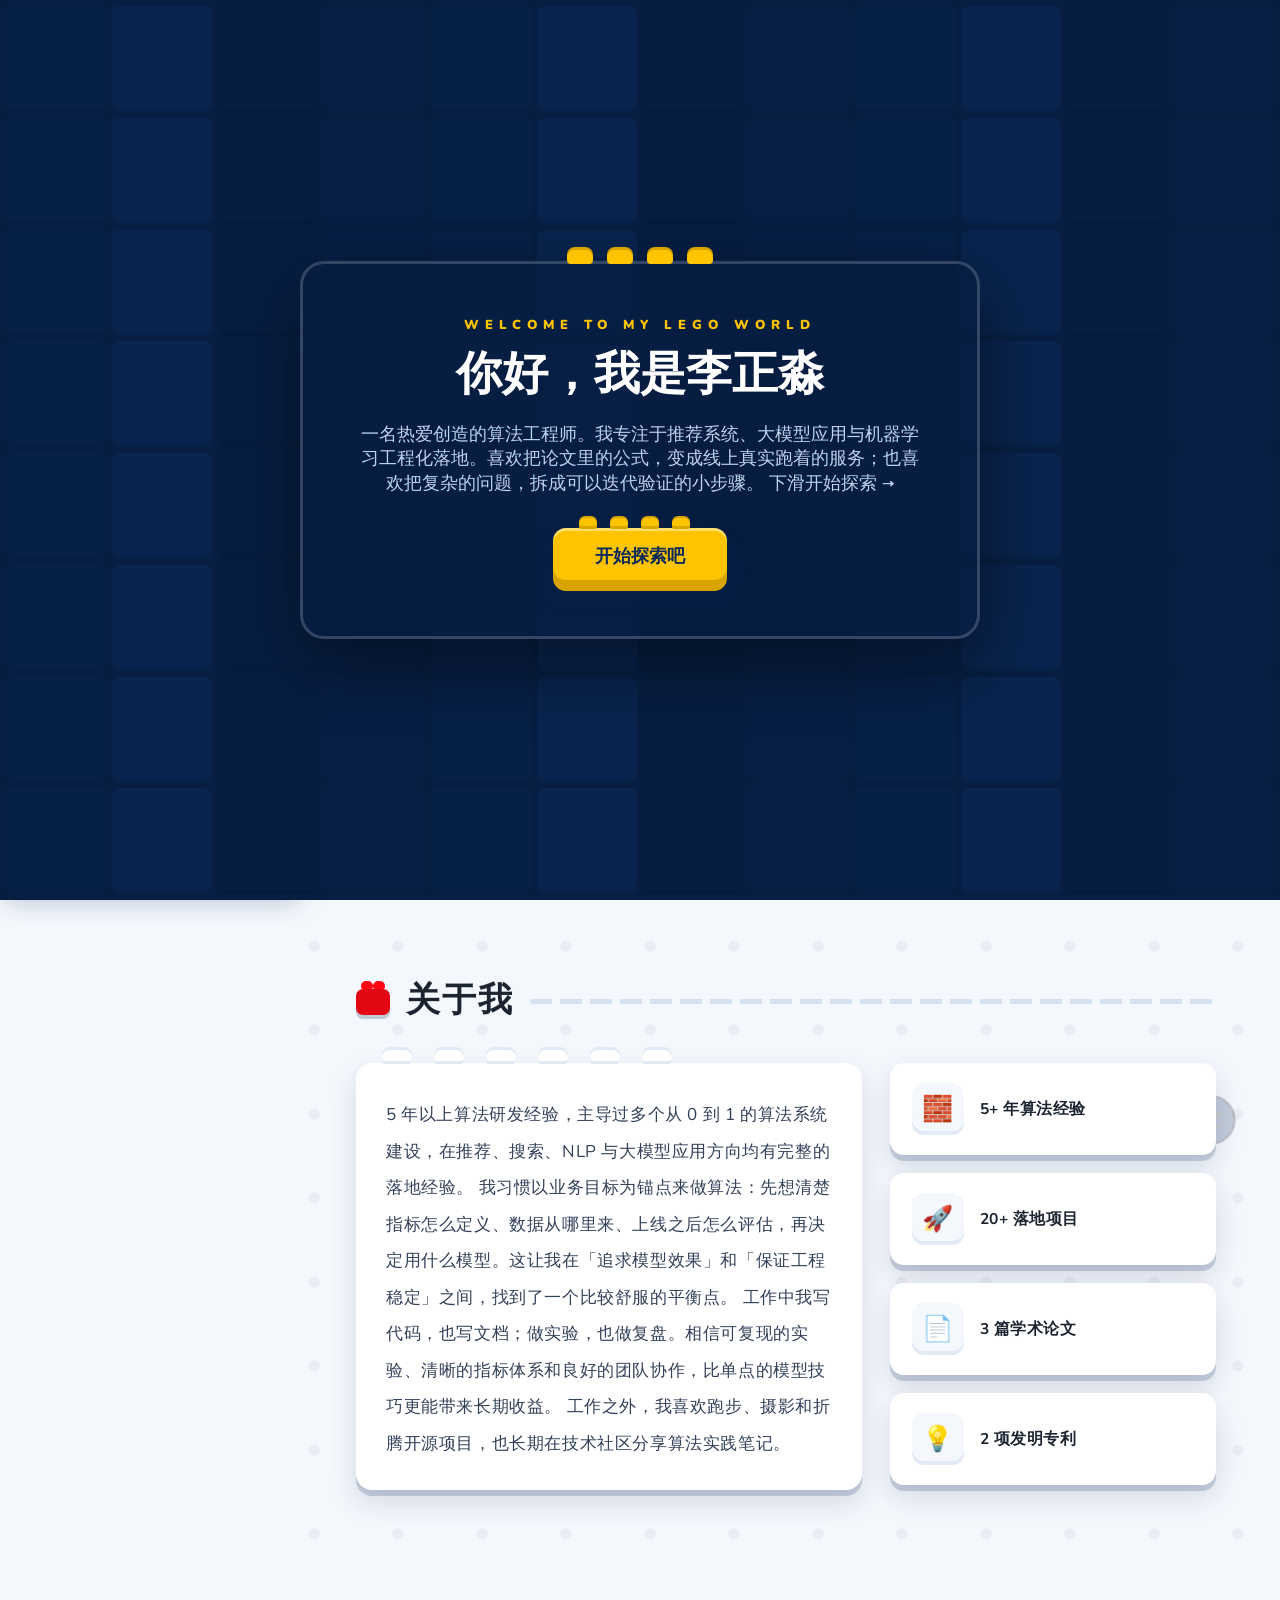
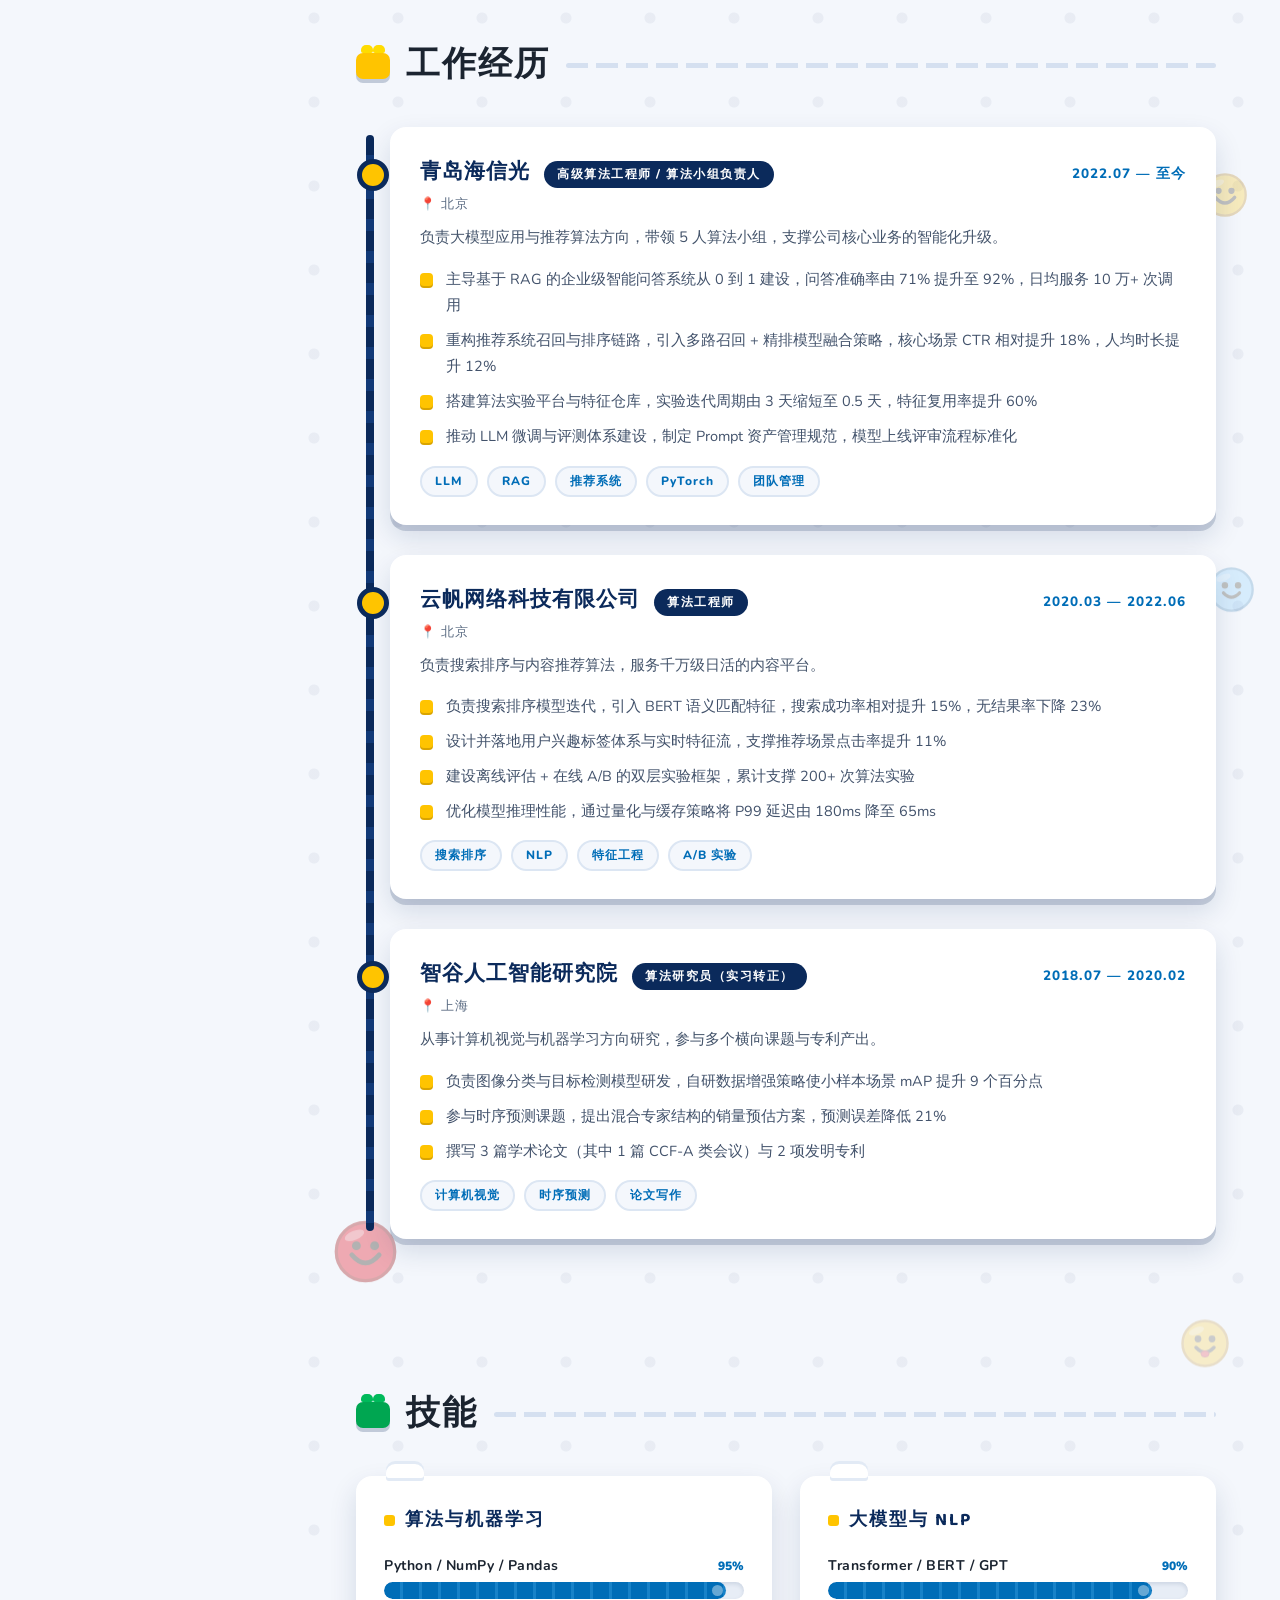
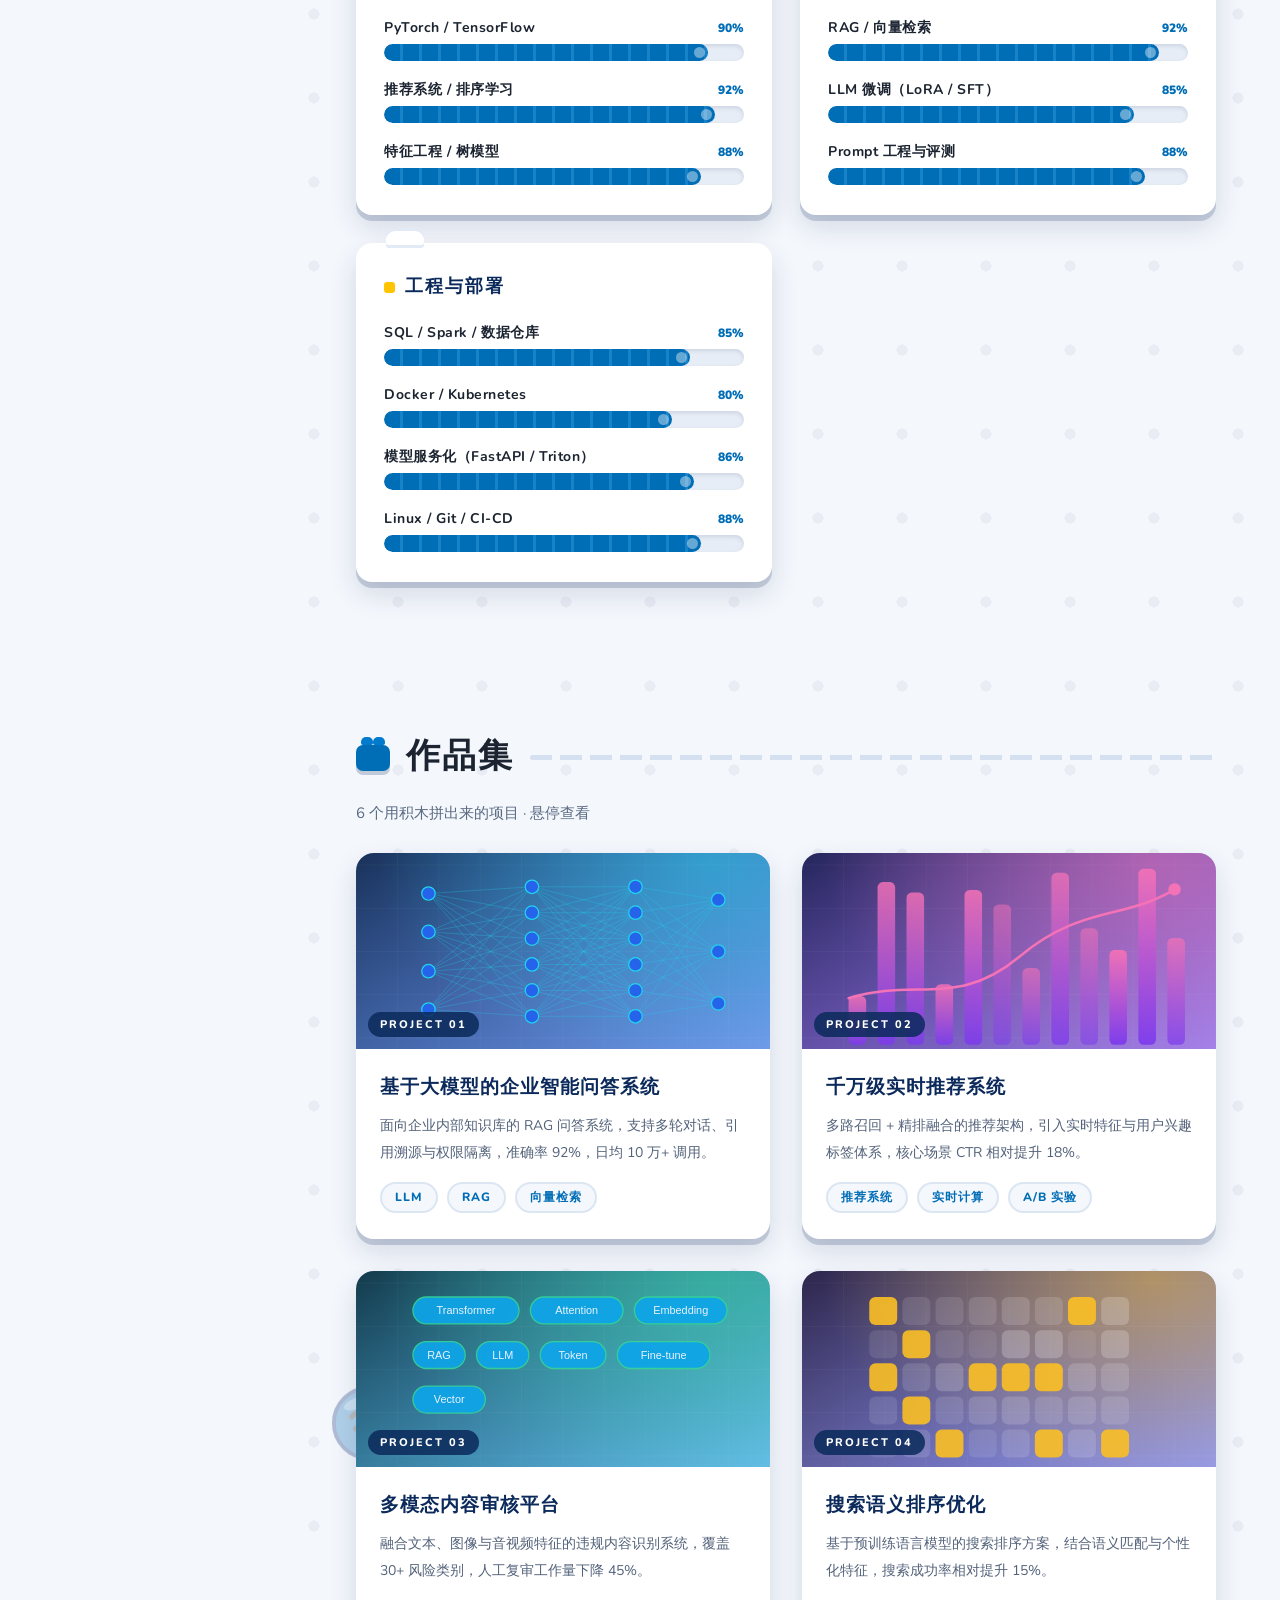
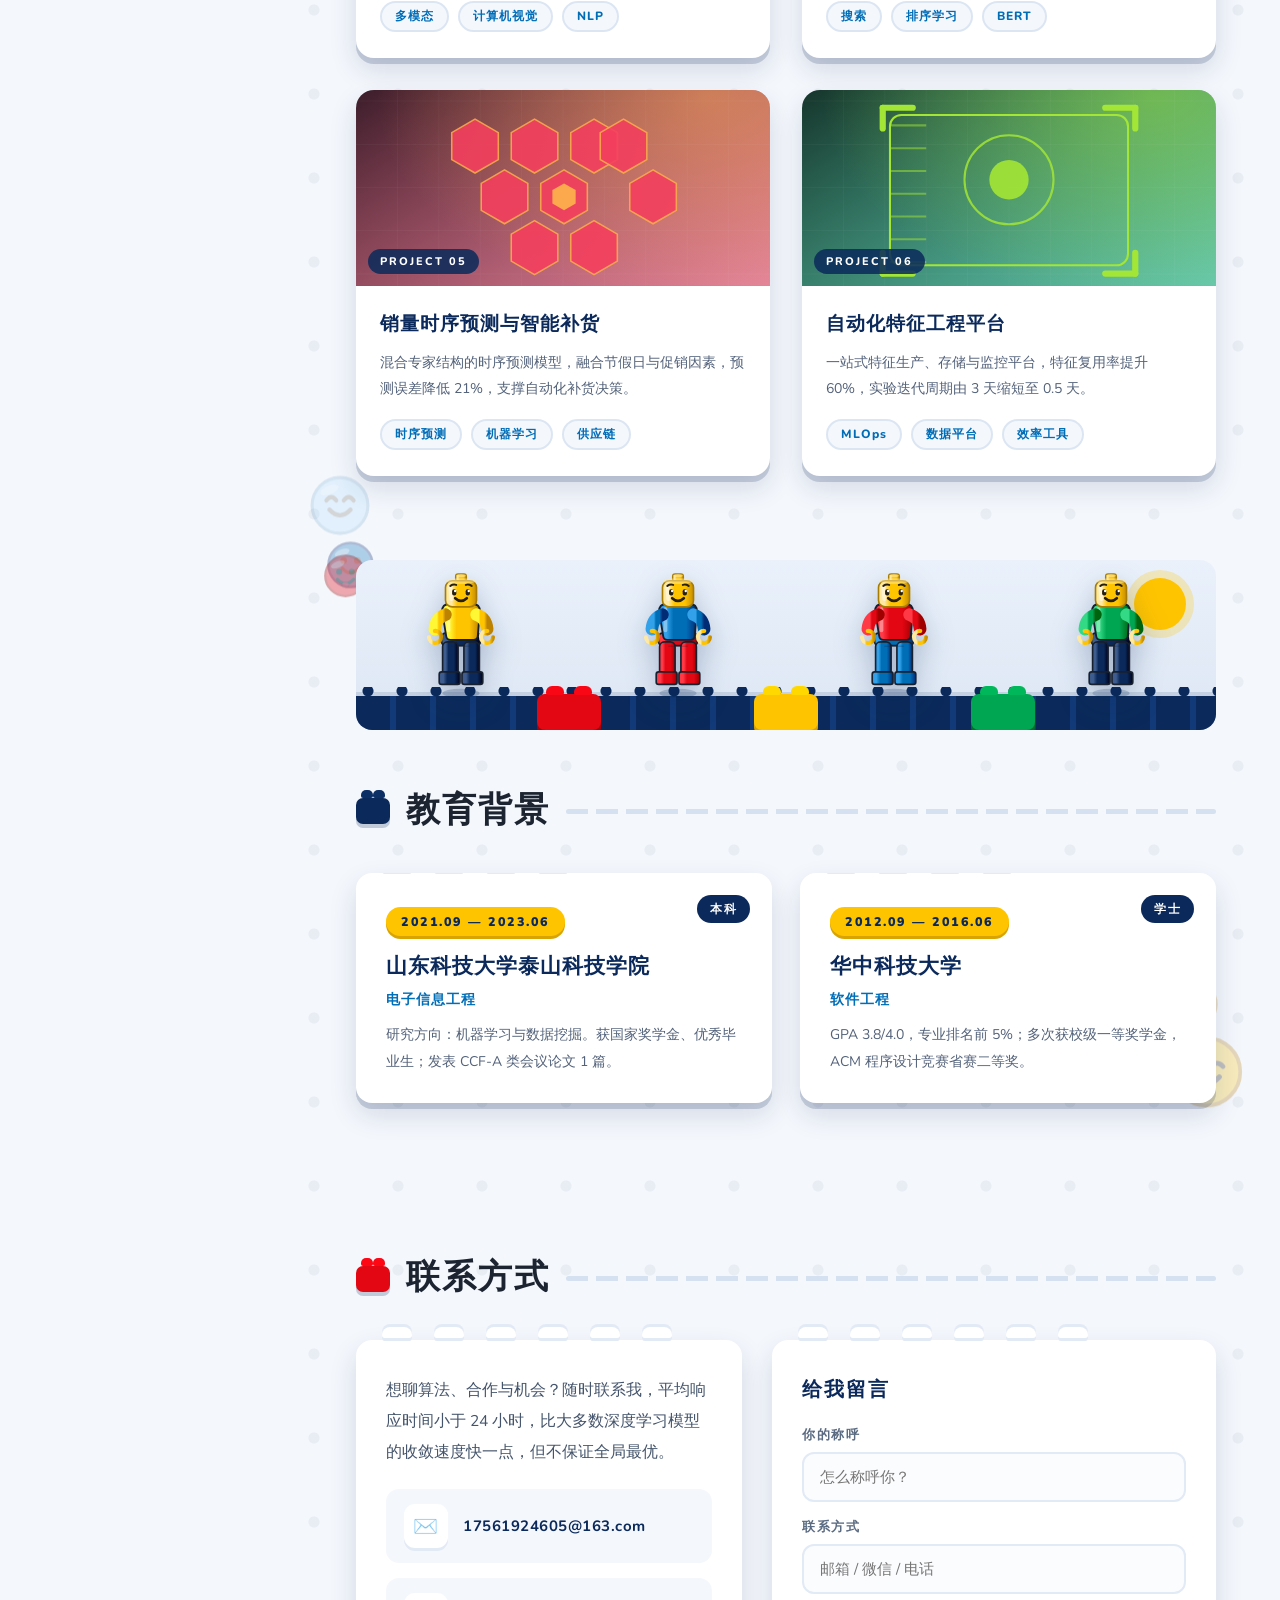
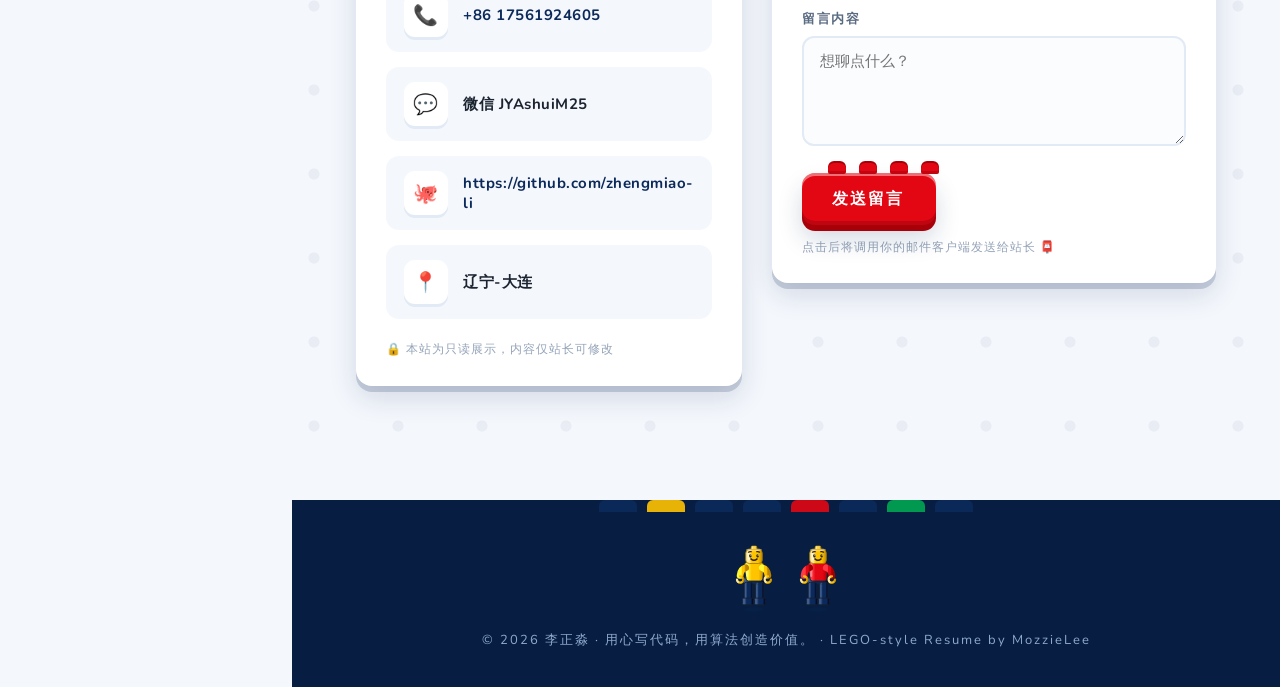
==== commit 90d5d3f2: "修复：进入首页不再一次性揭示全部(保留滚动渐进)、欢迎页支持下滑/键盘进入、动画节奏统一(小人3s同拍/行走1.5s/背景6-9-12s倍频)、去除多余will-change层、章节标题积木弹入+导轨" ====
--- a/index.html
+++ b/index.html
@@ -9,7 +9,7 @@
 <link rel="preconnect" href="https://fonts.googleapis.com">
 <link rel="preconnect" href="https://fonts.gstatic.com" crossorigin>
 <link href="https://fonts.googleapis.com/css2?family=Nunito:wght@400;600;700;900&family=Baloo+2:wght@600;800&display=swap" rel="stylesheet">
-<link rel="stylesheet" href="css/style.min.css?v=1847fe66">
+<link rel="stylesheet" href="css/style.min.css?v=8e030e8b">
 </head>
 <body>
 
@@ -255,6 +255,6 @@
   </footer>
 </main>
 
-<script src="js/app.min.js?v=96a00e1b"></script>
+<script src="js/app.min.js?v=0a9beca8"></script>
 </body>
 </html>
--- a/css/style.min.css
+++ b/css/style.min.css
@@ -1 +1 @@
-:root{--navy:#0B2A5B;--navy-deep:#071E42;--navy-soft:#123A78;--yellow:#FFC400;--yellow-dark:#D9A400;--red:#E30613;--red-dark:#A80009;--blue:#006DB7;--green:#00A651;--green-dark:#00702F;--ink:#1B2430;--ink-soft:#5A6B82;--paper:#F4F7FC;--white:#FFFFFF;--shadow-brick:0 6px 0 rgba(11,42,91,.18),0 12px 28px rgba(11,42,91,.14);--shadow-lift:0 10px 0 rgba(11,42,91,.2),0 22px 44px rgba(11,42,91,.22);--sidebar-w:292px;--radius:16px;--font:"Nunito","Baloo 2","PingFang SC","Hiragino Sans GB","Microsoft YaHei",sans-serif;--font-display:"Baloo 2","Nunito","PingFang SC","Microsoft YaHei",sans-serif}*{margin:0;padding:0;box-sizing:border-box}html{scroll-behavior:smooth}body{font-family:var(--font);color:var(--ink);background:var(--paper);overflow-x:hidden;cursor:url("../assets/cursor-hand.svg") 5 5,pointer}a,button,input,label,select,textarea{cursor:url("../assets/cursor-hand.svg") 5 5,pointer}::selection{background:var(--yellow);color:var(--navy)}.train-track{position:fixed;top:0;left:0;right:0;height:58px;z-index:900;background:linear-gradient(180deg,rgba(255,255,255,.96),rgba(255,255,255,.86));backdrop-filter:blur(6px);border-bottom:3px solid var(--navy)}.train-rail{position:absolute;left:0;right:0;bottom:9px;height:5px;border-radius:4px;background:repeating-linear-gradient(90deg,#8fa9ce 0 26px,#b9c6da 26px 30px)}.rail-fill{position:absolute;left:0;bottom:9px;height:5px;width:0;border-radius:4px;background:repeating-linear-gradient(90deg,var(--yellow) 0 26px,var(--yellow-dark) 26px 30px);box-shadow:0 0 8px rgba(255,196,0,.5)}.train-ties{position:absolute;left:0;right:0;bottom:3px;height:6px;background:repeating-linear-gradient(90deg,transparent 0 10px,rgba(11,42,91,.35) 10px 16px,transparent 16px 26px)}.lego-train{position:absolute;bottom:2px;left:0;width:150px;transform:translateX(-20px);transition:left .18s linear;filter:drop-shadow(0 4px 6px rgba(11,42,91,.35))}.train-svg{width:150px;height:56px;display:block}.train-percent{position:absolute;top:-4px;right:-6px;background:var(--navy);color:var(--yellow);font-size:11px;font-weight:900;padding:2px 8px;border-radius:20px;border:2px solid var(--yellow);letter-spacing:.5px}.wheel{fill:#2E3A4D;stroke:#0B2A5B;stroke-width:2}.wheel::after{content:""}.lego-train .wheels{transform-origin:center;animation:none}.lego-train .wheel{transform-box:fill-box;transform-origin:center;transform:rotate(var(--wheel-rot,0deg))}.smoke circle{fill:#C9D6E8;opacity:.85;animation:smokePuff 2.2s ease-in-out infinite}.smoke circle:nth-child(2){animation-delay:.35s}.smoke circle:nth-child(3){animation-delay:.7s}@keyframes smokePuff{0%{opacity:.15;transform:translate(0,0) scale(.6)}50%{opacity:.85;transform:translate(-8px,-7px) scale(1)}100%{opacity:0;transform:translate(-18px,-16px) scale(1.35)}}.welcome-overlay{position:fixed;inset:0;z-index:2000;background:var(--navy-deep);display:flex;align-items:center;justify-content:center;overflow:hidden}.welcome-overlay.hidden{pointer-events:none}.brick-field{position:absolute;inset:0;display:grid;grid-template-columns:repeat(12,1fr);grid-auto-rows:1fr;gap:6px;padding:6px}.brick-field .brick-cell{border-radius:8px;opacity:0;transform:translateY(-40px) scale(.7) rotate(-8deg);animation:brickDrop .55s cubic-bezier(.2,1.2,.35,1) forwards;box-shadow:inset 0 -4px 0 rgba(0,0,0,.22)}@keyframes brickDrop{to{opacity:.22;transform:translateY(0) scale(1) rotate(0)}}.welcome-overlay.out .brick-cell{animation:brickFly .5s cubic-bezier(.5,0,.75,.4) forwards}@keyframes brickFly{to{opacity:0;transform:translateY(80px) scale(.55) rotate(14deg)}}.welcome-card{position:relative;z-index:5;text-align:center;color:#fff;background:rgba(7,30,66,.72);border:3px solid rgba(255,255,255,.18);border-radius:24px;padding:52px 56px;max-width:min(680px,88vw);box-shadow:0 26px 70px rgba(0,0,0,.45);opacity:0;transform:translateY(26px) scale(.96);animation:cardIn .8s .55s cubic-bezier(.2,1.15,.35,1) forwards;backdrop-filter:blur(4px)}@keyframes cardIn{to{opacity:1;transform:translateY(0) scale(1)}}.welcome-studs{position:absolute;top:-14px;left:50%;transform:translateX(-50%);display:flex;gap:14px}.welcome-studs i{width:26px;height:14px;border-radius:8px 8px 4px 4px;background:var(--yellow);box-shadow:0 -3px 0 var(--yellow-dark)}.welcome-eyebrow{letter-spacing:6px;font-size:13px;font-weight:900;color:var(--yellow);margin-bottom:14px}.welcome-title{font-family:var(--font-display);font-size:clamp(26px,4.6vw,46px);font-weight:800;line-height:1.25;margin-bottom:16px}.welcome-sub{color:#bfd2ee;font-size:clamp(14px,2vw,18px);margin-bottom:30px}.welcome-btn{--btn-face:var(--yellow);--btn-edge:var(--yellow-dark);position:relative;font-family:var(--font);font-size:18px;font-weight:900;color:var(--navy);background:var(--btn-face);border:none;border-radius:13px;padding:16px 42px;box-shadow:inset 0 3px 0 rgba(255,255,255,.42),inset 0 -4px 0 rgba(0,0,0,.16),0 7px 0 var(--btn-edge),0 14px 26px rgba(11,42,91,.2);transition:transform .18s cubic-bezier(.3,1.35,.5,1),box-shadow .18s ease}.welcome-btn:hover{transform:translateY(-3px) scale(1.015);box-shadow:inset 0 3px 0 rgba(255,255,255,.5),inset 0 -4px 0 rgba(0,0,0,.16),0 11px 0 var(--btn-edge),0 20px 34px rgba(11,42,91,.24)}.welcome-btn:active{transform:translateY(3px) scale(.985);box-shadow:inset 0 3px 0 rgba(255,255,255,.32),inset 0 -3px 0 rgba(0,0,0,.18),0 2px 0 var(--btn-edge)}.btn-studs{position:absolute;top:-10px;left:26px;display:flex;gap:13px;pointer-events:none}.btn-studs i{width:18px;height:11px;border-radius:6px 6px 2px 2px;background:var(--btn-face,var(--yellow));box-shadow:inset 0 -3px 0 rgba(0,0,0,.15),0 -2px 0 var(--btn-edge,var(--yellow-dark));transition:transform .18s cubic-bezier(.3,1.35,.5,1)}.btn:hover .btn-studs i,.welcome-btn:hover .btn-studs i{transform:translateY(-2.5px)}.btn:hover .btn-studs i:nth-child(2),.welcome-btn:hover .btn-studs i:nth-child(2){transition-delay:.03s}.btn:hover .btn-studs i:nth-child(3),.welcome-btn:hover .btn-studs i:nth-child(3){transition-delay:.06s}.btn:hover .btn-studs i:nth-child(4),.welcome-btn:hover .btn-studs i:nth-child(4){transition-delay:.09s}.btn:active .btn-studs i,.welcome-btn:active .btn-studs i{transform:translateY(1px);transition-duration:.08s}.sidebar{position:fixed;top:58px;left:0;bottom:0;width:var(--sidebar-w);z-index:800;background:linear-gradient(175deg,var(--navy) 0,var(--navy-deep) 100%);color:#fff;overflow-y:auto;box-shadow:6px 0 24px rgba(11,42,91,.28)}.sidebar-studs{position:absolute;inset:0;opacity:.14;pointer-events:none;background-image:radial-gradient(circle at 22px 22px,#fff 7px,transparent 8px);background-size:88px 88px}.sidebar-inner{position:relative;padding:34px 26px 40px;display:flex;flex-direction:column;min-height:100%}.avatar-brick{position:relative;width:112px;height:112px;margin:0 auto 18px;background:linear-gradient(160deg,var(--yellow),#ffb300);border-radius:18px;display:flex;align-items:center;justify-content:center;box-shadow:0 8px 0 var(--yellow-dark),0 18px 30px rgba(0,0,0,.32);animation:floaty 5s ease-in-out infinite}.avatar-studs{position:absolute;top:-12px;left:50%;transform:translateX(-50%);display:flex;gap:18px}.avatar-studs i{width:26px;height:13px;border-radius:8px 8px 4px 4px;background:var(--yellow);box-shadow:0 -3px 0 var(--yellow-dark)}.avatar-face{font-family:var(--font-display);font-size:52px;font-weight:800;color:var(--navy)}@keyframes floaty{0%,100%{transform:translateY(0) rotate(-1deg)}50%{transform:translateY(-8px) rotate(1deg)}}.side-name{font-family:var(--font-display);font-size:27px;text-align:center;letter-spacing:2px}.side-title{text-align:center;color:var(--yellow);font-weight:700;letter-spacing:3px;margin-top:4px;font-size:14px}.side-slogan{text-align:center;color:#8fa9ce;font-size:11.5px;margin:10px 0 26px;letter-spacing:.6px}.side-nav{display:flex;flex-direction:column;gap:10px}.nav-brick{position:relative;display:flex;align-items:center;gap:12px;padding:12px 16px;border-radius:12px;text-decoration:none;color:#d7e4f7;font-weight:700;font-size:15px;letter-spacing:1px;background:rgba(255,255,255,.06);box-shadow:0 4px 0 rgba(0,0,0,.22);transition:transform .18s cubic-bezier(.2,1.2,.35,1),background .2s,color .2s}.nav-brick .nav-dot{width:12px;height:12px;border-radius:50%;background:rgba(255,255,255,.28);box-shadow:inset 0 -2px 0 rgba(0,0,0,.3);transition:background .2s,transform .2s}.nav-brick:hover{background:rgba(255,255,255,.14);transform:translateX(7px)}.nav-brick:hover .nav-dot{transform:scale(1.25)}.nav-brick.active{background:var(--yellow);color:var(--navy);box-shadow:0 4px 0 var(--yellow-dark)}.nav-brick.active .nav-dot{background:var(--navy)}.side-links{display:flex;flex-wrap:wrap;gap:10px;margin-top:26px;justify-content:center}.side-links a{width:40px;height:40px;border-radius:11px;display:flex;align-items:center;justify-content:center;background:rgba(255,255,255,.1);color:#fff;font-size:15px;font-weight:800;text-decoration:none;box-shadow:0 3px 0 rgba(0,0,0,.25);transition:transform .16s ease,background .2s}.side-links a:hover{transform:translateY(-4px);background:var(--yellow);color:var(--navy)}.side-edit-btn{margin-top:auto;padding:11px 12px;border:2px dashed rgba(255,255,255,.28);border-radius:12px;background:0 0;color:#8fa9ce;font-family:var(--font);font-size:12.5px;font-weight:700;transition:all .2s}.side-edit-btn:hover{color:var(--navy);border-style:solid;border-color:var(--yellow);background:var(--yellow);transform:translateY(-2px);box-shadow:0 4px 0 var(--yellow-dark)}.side-edit-btn:active{transform:translateY(1px);box-shadow:0 1px 0 var(--yellow-dark)}.side-hint{text-align:center;color:#5f7ca6;font-size:10.5px;margin-top:10px;letter-spacing:1px}.content{margin-left:var(--sidebar-w);padding:58px 0 0}.section{padding:74px clamp(24px,5vw,72px);position:relative}.section-head{display:flex;align-items:center;gap:16px;margin-bottom:34px}.section-head h2{font-family:var(--font-display);font-size:clamp(24px,3vw,34px);letter-spacing:2px}.head-line{flex:1;height:5px;border-radius:4px;background:repeating-linear-gradient(90deg,#d5e0f0 0 22px,transparent 22px 30px)}.brick-icon{width:34px;height:26px;border-radius:7px;position:relative;flex:none;box-shadow:0 4px 0 rgba(11,42,91,.22)}.brick-icon::after,.brick-icon::before{content:"";position:absolute;top:-8px;width:12px;height:8px;border-radius:5px 5px 2px 2px;background:inherit;filter:brightness(1.12)}.brick-icon::before{left:5px}.brick-icon::after{right:5px}.brick-icon.red{background:var(--red)}.brick-icon.yellow{background:var(--yellow)}.brick-icon.green{background:var(--green)}.brick-icon.blue{background:var(--blue)}.brick-icon.navy{background:var(--navy)}.section-sub{color:var(--ink-soft);margin:-16px 0 30px;font-size:15px}.brick-card{position:relative;background:#fff;border-radius:var(--radius);box-shadow:var(--shadow-brick);padding:34px 30px 28px;transition:transform .28s cubic-bezier(.2,1.15,.35,1),box-shadow .28s ease}.brick-card:hover{transform:translateY(-7px);box-shadow:var(--shadow-lift)}.card-studs{position:absolute;top:-13px;left:26px;display:flex;gap:22px;pointer-events:none}.card-studs i{width:30px;height:14px;border-radius:8px 8px 3px 3px;background:#fff;box-shadow:0 -3px 0 #e2eaf5,inset 0 -3px 0 #e2eaf5}.hero{min-height:calc(100vh - 58px);display:flex;align-items:center;background:radial-gradient(circle at 82% 18%,rgba(255,196,0,.16),transparent 42%),radial-gradient(circle at 12% 82%,rgba(0,109,183,.12),transparent 46%),linear-gradient(180deg,#fff,#f2f6fc);overflow:hidden}.hero::before{content:"";position:absolute;inset:0;z-index:0;pointer-events:none;background-image:radial-gradient(circle at 34px 34px,rgba(11,42,91,.05) 10px,transparent 11px),radial-gradient(circle at 92px 92px,rgba(255,196,0,.06) 7px,transparent 8px);background-size:128px 128px}.hero-body{position:relative;z-index:3;max-width:760px}.hero-eyebrow{letter-spacing:7px;font-size:13px;font-weight:900;color:var(--blue);margin-bottom:10px}.hero-name{font-family:var(--font-display);font-size:clamp(46px,8vw,92px);line-height:1.02;letter-spacing:6px;background:linear-gradient(120deg,var(--navy) 20%,var(--blue) 55%,var(--navy) 85%);-webkit-background-clip:text;background-clip:text;color:transparent}.hero-role{--btn-face:var(--yellow);--btn-edge:var(--yellow-dark);position:relative;display:inline-block;margin:18px 0 8px;font-size:clamp(18px,2.6vw,26px);letter-spacing:6px;color:var(--navy);background:var(--btn-face);padding:10px 26px;border-radius:12px;box-shadow:inset 0 3px 0 rgba(255,255,255,.4),inset 0 -4px 0 rgba(0,0,0,.14),0 6px 0 var(--btn-edge);font-weight:900}.hero-role::before{content:"";position:absolute;top:-9px;left:30px;width:18px;height:11px;border-radius:6px 6px 2px 2px;background:var(--yellow);box-shadow:28px 0 0 var(--yellow),56px 0 0 var(--yellow),0 -2px 0 var(--yellow-dark),28px -2px 0 var(--yellow-dark),56px -2px 0 var(--yellow-dark)}.hero-motto{margin:20px 0 30px;font-size:clamp(15px,2vw,19px);color:var(--ink-soft);letter-spacing:1px}.hero-cta{display:flex;gap:18px;flex-wrap:wrap}.btn{--btn-face:var(--yellow);--btn-edge:var(--yellow-dark);position:relative;display:inline-flex;align-items:center;gap:10px;padding:15px 32px 15px 30px;border-radius:13px;text-decoration:none;font-weight:900;font-size:16px;letter-spacing:2px;border:none;background:var(--btn-face);color:var(--navy);box-shadow:inset 0 3px 0 rgba(255,255,255,.42),inset 0 -4px 0 rgba(0,0,0,.16),0 6px 0 var(--btn-edge),0 14px 24px rgba(11,42,91,.18);transition:transform .18s cubic-bezier(.3,1.35,.5,1),box-shadow .18s ease;font-family:var(--font)}.btn:hover{transform:translateY(-4px) scale(1.015);box-shadow:inset 0 3px 0 rgba(255,255,255,.5),inset 0 -4px 0 rgba(0,0,0,.16),0 10px 0 var(--btn-edge),0 20px 32px rgba(11,42,91,.22)}.btn:active{transform:translateY(3px) scale(.985);box-shadow:inset 0 3px 0 rgba(255,255,255,.32),inset 0 -3px 0 rgba(0,0,0,.18),0 2px 0 var(--btn-edge),0 6px 12px rgba(11,42,91,.18)}.btn-yellow{--btn-face:var(--yellow);--btn-edge:var(--yellow-dark);color:var(--navy)}.btn-navy{--btn-face:var(--navy);--btn-edge:var(--navy-deep);color:#fff}.btn-red{--btn-face:var(--red);--btn-edge:var(--red-dark);color:#fff}.hero-stats{display:flex;gap:16px;flex-wrap:wrap;margin-top:42px}.stat-brick{background:#fff;border-radius:14px;padding:18px 24px 15px;min-width:132px;box-shadow:var(--shadow-brick);position:relative}.stat-brick::before{content:"";position:absolute;top:-9px;left:20px;width:24px;height:11px;border-radius:6px 6px 2px 2px;background:#fff;box-shadow:0 -2px 0 #e2eaf5}.stat-num{font-family:var(--font-display);font-size:28px;font-weight:800;color:var(--navy)}.stat-label{font-size:12.5px;color:var(--ink-soft);letter-spacing:1px;margin-top:2px}.hero-bricks{position:absolute;inset:0;pointer-events:none;z-index:1}.float-brick{position:absolute;border-radius:12px;opacity:.85;box-shadow:0 8px 0 rgba(11,42,91,.12),0 18px 34px rgba(11,42,91,.12)}.float-brick::after,.float-brick::before{content:"";position:absolute;top:-11px;width:26px;height:12px;border-radius:8px 8px 3px 3px;background:inherit;filter:brightness(1.1)}.float-brick::before{left:14px}.float-brick::after{right:14px}.b1{width:110px;height:56px;background:var(--yellow);top:12%;right:24%;animation:floatBrick 7s ease-in-out infinite}.b2{width:78px;height:46px;background:var(--red);top:30%;right:8%;animation:floatBrick 9s .6s ease-in-out infinite}.b3{width:92px;height:50px;background:var(--blue);bottom:22%;right:20%;animation:floatBrick 8s .3s ease-in-out infinite}.b4{width:64px;height:40px;background:var(--green);bottom:12%;right:6%;animation:floatBrick 10s .9s ease-in-out infinite}.b5{width:70px;height:42px;background:var(--navy);top:56%;right:38%;opacity:.25;animation:floatBrick 11s .2s ease-in-out infinite}@keyframes floatBrick{0%,100%{transform:translateY(0) rotate(-3deg)}50%{transform:translateY(-26px) rotate(4deg)}}.about-grid{display:grid;grid-template-columns:1.55fr 1fr;gap:28px;align-items:start}.about-text{font-size:17px;line-height:2.15;color:#33415a;letter-spacing:.6px}.about-highlights{display:grid;gap:18px}.highlight-brick{display:flex;align-items:center;gap:16px;background:#fff;border-radius:14px;padding:20px 22px;box-shadow:var(--shadow-brick);transition:transform .25s cubic-bezier(.2,1.15,.35,1)}.highlight-brick:hover{transform:translateX(10px) rotate(-1deg)}.highlight-brick .h-icon{width:52px;height:52px;flex:none;border-radius:12px;display:flex;align-items:center;justify-content:center;font-size:25px;background:var(--paper);box-shadow:inset 0 -4px 0 #e2eaf5}.highlight-brick span{font-weight:700;font-size:15.5px;letter-spacing:.5px}.timeline{position:relative;display:grid;gap:30px;padding-left:34px}.timeline::before{content:"";position:absolute;left:10px;top:8px;bottom:8px;width:8px;border-radius:6px;background:repeating-linear-gradient(180deg,var(--navy) 0 20px,var(--navy-soft) 20px 32px)}.time-card{position:relative;background:#fff;border-radius:var(--radius);padding:28px 30px;box-shadow:var(--shadow-brick);transition:transform .28s cubic-bezier(.2,1.15,.35,1),box-shadow .28s}.time-card:hover{transform:translateX(10px);box-shadow:var(--shadow-lift)}.time-card::before{content:"";position:absolute;left:-33px;top:32px;width:22px;height:22px;border-radius:50%;background:var(--yellow);border:5px solid var(--navy)}.time-head{display:flex;flex-wrap:wrap;align-items:baseline;gap:8px 14px;margin-bottom:6px}.time-company{font-family:var(--font-display);font-size:21px;color:var(--navy);letter-spacing:1px}.time-role{background:var(--navy);color:#fff;font-size:12px;font-weight:800;letter-spacing:1.5px;padding:5px 13px;border-radius:20px}.time-period{margin-left:auto;color:var(--blue);font-weight:800;font-size:13.5px;letter-spacing:1px}.time-location{color:var(--ink-soft);font-size:12.5px;letter-spacing:1px}.time-desc{color:#44546b;font-size:15px;margin:10px 0 14px;line-height:1.9}.time-bullets{list-style:none;display:grid;gap:9px;margin-bottom:16px}.time-bullets li{position:relative;padding-left:26px;font-size:14.5px;color:#42526b;line-height:1.8}.time-bullets li::before{content:"";position:absolute;left:0;top:7px;width:13px;height:13px;border-radius:4px;background:var(--yellow);box-shadow:0 2px 0 var(--yellow-dark)}.tag-row{display:flex;flex-wrap:wrap;gap:9px}.tag{background:var(--paper);border:2px solid #dce6f3;color:var(--blue);font-size:12px;font-weight:800;letter-spacing:1px;padding:5px 13px;border-radius:20px;transition:all .18s}.tag:hover{background:var(--yellow);border-color:var(--yellow);color:var(--navy);transform:translateY(-2px)}.skills-grid{display:grid;grid-template-columns:repeat(auto-fit,minmax(320px,1fr));gap:28px}.skill-group{background:#fff;border-radius:var(--radius);padding:30px 28px;box-shadow:var(--shadow-brick);position:relative}.skill-group::before{content:"";position:absolute;top:-12px;left:30px;width:38px;height:17px;border-radius:9px 9px 3px 3px;background:#fff;box-shadow:0 -3px 0 #e2eaf5,inset 0 -3px 0 #e2eaf5}.skill-group h3{font-family:var(--font-display);font-size:18px;color:var(--navy);letter-spacing:2px;margin-bottom:22px;display:flex;align-items:center;gap:10px}.skill-group h3::before{content:"";width:11px;height:11px;border-radius:3px;background:var(--yellow)}.skill-item{margin-bottom:19px}.skill-item:last-child{margin-bottom:0}.skill-top{display:flex;justify-content:space-between;align-items:baseline;margin-bottom:7px}.skill-name{font-size:14px;font-weight:700;letter-spacing:.5px}.skill-val{font-size:12px;font-weight:900;color:var(--blue)}.skill-bar{height:17px;border-radius:9px;background:#e7edf6;overflow:hidden;position:relative;box-shadow:inset 0 2px 4px rgba(11,42,91,.12)}.skill-fill{height:100%;width:0;border-radius:9px;position:relative;background:repeating-linear-gradient(90deg,var(--blue) 0 16px,#1882c8 16px 19px);transition:width 1.3s cubic-bezier(.25,1,.35,1)}.skill-fill::after{content:"";position:absolute;right:3px;top:3px;width:11px;height:11px;border-radius:50%;background:rgba(255,255,255,.4)}.projects-grid{display:grid;grid-template-columns:repeat(auto-fill,minmax(330px,1fr));gap:32px}.project-card{background:#fff;border-radius:18px;overflow:hidden;position:relative;box-shadow:var(--shadow-brick);transition:transform .32s cubic-bezier(.2,1.15,.35,1),box-shadow .32s}.project-card:hover{transform:translateY(-11px) rotate(-.6deg);box-shadow:var(--shadow-lift)}.project-card .p-studs{position:absolute;top:-13px;left:30px;display:flex;gap:18px;z-index:4;pointer-events:none}.project-card .p-studs i{width:26px;height:13px;border-radius:8px 8px 3px 3px;background:#fff;box-shadow:0 -3px 0 #e2eaf5,inset 0 -3px 0 #e2eaf5;transition:transform .3s}.project-card:hover .p-studs i{transform:translateY(-5px)}.project-card:hover .p-studs i:nth-child(2){transition-delay:.05s}.project-card:hover .p-studs i:nth-child(3){transition-delay:.1s}.p-img{height:196px;overflow:hidden;position:relative;background:#dce6f3}.p-img img{width:100%;height:100%;object-fit:cover;display:block;transition:transform .55s cubic-bezier(.2,1,.35,1)}.project-card:hover .p-img img{transform:scale(1.09)}.p-badge{position:absolute;bottom:12px;left:12px;background:rgba(11,42,91,.86);color:#fff;font-size:11px;font-weight:800;letter-spacing:2px;padding:5px 12px;border-radius:20px}.p-body{padding:24px 24px 26px}.p-title{font-family:var(--font-display);font-size:19px;color:var(--navy);letter-spacing:1px;margin-bottom:10px}.p-desc{font-size:14px;line-height:1.9;color:#53627a;margin-bottom:16px}.p-link{display:inline-flex;align-items:center;gap:8px;font-size:13px;font-weight:900;color:var(--red);letter-spacing:1.5px;text-decoration:none;margin-top:4px}.p-link::after{content:"→";transition:transform .22s}.p-link:hover::after{transform:translateX(7px)}.edu-grid{display:grid;grid-template-columns:repeat(auto-fit,minmax(320px,1fr));gap:28px}.edu-card{position:relative;overflow:hidden}.edu-card .edu-period{display:inline-block;background:var(--yellow);color:var(--navy);font-weight:900;font-size:12.5px;letter-spacing:1.5px;padding:6px 15px;border-radius:20px;margin-bottom:14px;box-shadow:0 3px 0 var(--yellow-dark)}.edu-school{font-family:var(--font-display);font-size:21px;color:var(--navy);letter-spacing:1px}.edu-major{color:var(--blue);font-weight:800;font-size:13.5px;letter-spacing:1px;margin:6px 0 12px}.edu-desc{font-size:14px;line-height:1.95;color:#53627a}.edu-deg{position:absolute;top:22px;right:22px;background:var(--navy);color:#fff;font-size:11.5px;font-weight:800;letter-spacing:1.5px;padding:6px 13px;border-radius:20px}.contact-wrap{display:grid;grid-template-columns:1fr 1.15fr;gap:30px;align-items:start}.contact-note{font-size:15.5px;line-height:2;color:#44546b;margin-bottom:22px}.contact-list{list-style:none;display:grid;gap:15px}.contact-list li{display:flex;align-items:center;gap:15px;background:var(--paper);border-radius:13px;padding:15px 18px;font-size:15px;font-weight:700;letter-spacing:.5px;transition:transform .2s ease}.contact-list li:hover{transform:translateX(9px)}.contact-list .c-icon{width:44px;height:44px;flex:none;border-radius:11px;display:flex;align-items:center;justify-content:center;font-size:20px;background:#fff;box-shadow:0 3px 0 #e2eaf5}.contact-list a{color:var(--navy);text-decoration:none}.contact-list a:hover{color:var(--red)}.contact-readonly{margin-top:22px;font-size:12px;color:#94a3b8;letter-spacing:1px}.message-card h3{font-family:var(--font-display);font-size:20px;color:var(--navy);letter-spacing:2px;margin-bottom:20px}.message-card label{display:block;font-size:13px;font-weight:800;letter-spacing:1.5px;color:var(--ink-soft);margin-bottom:16px}.message-card input,.message-card textarea{width:100%;margin-top:8px;padding:13px 16px;border-radius:12px;border:2.5px solid #e2eaf5;font-family:var(--font);font-size:15px;color:var(--ink);background:#fbfcfe;transition:border-color .2s,box-shadow .2s;resize:vertical}.message-card input:focus,.message-card textarea:focus{outline:0;border-color:var(--blue);box-shadow:0 0 0 4px rgba(0,109,183,.14)}.message-card .btn{margin-top:6px}.form-tip{margin-top:14px;font-size:11.5px;color:#94a3b8;letter-spacing:1px}.footer{margin-top:40px;background:var(--navy-deep);color:#8fa9ce;text-align:center;padding:46px 20px 38px;font-size:13px;letter-spacing:2px;position:relative;overflow:hidden}.footer-bricks{position:absolute;top:0;left:0;right:0;display:flex;justify-content:center;gap:10px}.footer-bricks i{width:38px;height:12px;border-radius:6px 6px 0 0;background:var(--navy);opacity:.9}.footer-bricks i:nth-child(2){background:var(--yellow)}.footer-bricks i:nth-child(5){background:var(--red)}.footer-bricks i:nth-child(7){background:var(--green)}.brick-transition{position:fixed;inset:0;z-index:1500;pointer-events:none;perspective:1000px;overflow:hidden}.bt-layer{position:absolute;inset:0;display:flex}.bt-layer .bt-cell,.bt-layer .bt-col,.bt-layer .bt-half,.bt-layer .bt-row{position:relative;will-change:transform,opacity}.bt-half::after,.bt-layer .bt-cell::after,.bt-layer .bt-col::after,.bt-layer .bt-row::after{content:"";position:absolute;inset:0;background-image:radial-gradient(circle at 50% 14px,rgba(255,255,255,.26) 7px,transparent 8px);background-size:34px 34px;opacity:.5}.bt-cols .bt-col::after{background-size:calc(100% / 2) calc(100% / 8)}.bt-rows .bt-row::after{background-size:calc(100% / 8) calc(100% / 1)}.bt-grid .bt-cell::after{background-size:calc(100% / 6) calc(100% / 4)}.bt-curtain .bt-half::after{background-size:calc(100% / 6) calc(100% / 8)}.brick-transition:not(.anim-core) .bt-core,.brick-transition:not(.anim-curtain) .bt-curtain,.brick-transition:not(.anim-grid) .bt-grid,.brick-transition:not(.anim-rows) .bt-rows{display:none}.brick-transition:not(.anim-rows):not(.anim-grid):not(.anim-curtain):not(.anim-core) .bt-cols{display:flex}.brick-transition.anim-core .bt-cols,.brick-transition.anim-curtain .bt-cols,.brick-transition.anim-grid .bt-cols,.brick-transition.anim-rows .bt-cols{display:none}.bt-cols .bt-col{flex:1;background:var(--bt-c1,#0b2a5b)}.bt-cols .bt-col:nth-child(2n){background:var(--bt-c2,#ffc400)}.bt-cols .bt-col{transform:translateY(-106%) rotateX(-55deg);transform-origin:top center}@keyframes colDrop{to{transform:translateY(0) rotateX(0)}}@keyframes colDropOut{from{transform:translateY(0) rotateX(0)}to{transform:translateY(106%) rotateX(50deg)}}.anim-rain.in .bt-cols .bt-col{animation:colDrop .62s cubic-bezier(.22,.9,.3,1) forwards;animation-delay:calc(var(--i) * 42ms)}.anim-rain.out .bt-cols .bt-col{animation:colDropOut .72s cubic-bezier(.55,0,.8,.42) forwards;animation-delay:calc(var(--i) * 28ms)}.anim-wave .bt-cols .bt-col{transform:translateY(106%) rotateX(55deg);transform-origin:bottom center}@keyframes colRise{to{transform:translateY(0) rotateX(0)}}@keyframes colRiseOut{from{transform:translateY(0) rotateX(0)}to{transform:translateY(-106%) rotateX(-50deg)}}.anim-wave.in .bt-cols .bt-col{animation:colRise .62s cubic-bezier(.22,.9,.3,1) forwards;animation-delay:calc(var(--i) * 42ms)}.anim-wave.out .bt-cols .bt-col{animation:colRiseOut .72s cubic-bezier(.55,0,.8,.42) forwards;animation-delay:calc(var(--i) * 28ms)}.anim-diag .bt-cols .bt-col{transform:translate(-72%,-112%) skewX(-16deg);transform-origin:top left}@keyframes diagIn{to{transform:translate(0,0) skewX(-16deg)}}@keyframes diagOut{from{transform:translate(0,0) skewX(-16deg)}to{transform:translate(80%,-112%) skewX(-16deg)}}.anim-diag.in .bt-cols .bt-col{animation:diagIn .68s cubic-bezier(.22,.9,.3,1) forwards;animation-delay:calc(var(--i) * 42ms)}.anim-diag.out .bt-cols .bt-col{animation:diagOut .78s cubic-bezier(.55,0,.8,.42) forwards;animation-delay:calc(var(--i) * 28ms)}.bt-rows{flex-direction:column}.bt-rows .bt-row{flex:1;background:var(--bt-c1,#0b2a5b)}.bt-rows .bt-row:nth-child(2n){background:var(--bt-c2,#ffc400)}.bt-rows .bt-row{transform:translateX(-104%)}.bt-rows .bt-row:nth-child(2n){transform:translateX(104%)}@keyframes rowInL{to{transform:translateX(0)}}@keyframes rowInR{to{transform:translateX(0)}}@keyframes rowOutL{from{transform:translateX(0)}to{transform:translateX(104%)}}@keyframes rowOutR{from{transform:translateX(0)}to{transform:translateX(-104%)}}.anim-rows.in .bt-rows .bt-row{animation:rowInL .7s cubic-bezier(.22,.9,.3,1) forwards;animation-delay:calc(var(--i) * 60ms)}.anim-rows.in .bt-rows .bt-row:nth-child(2n){animation-name:rowInR}.anim-rows.out .bt-rows .bt-row{animation:rowOutL .8s cubic-bezier(.55,0,.8,.42) forwards;animation-delay:calc(var(--i) * 35ms)}.anim-rows.out .bt-rows .bt-row:nth-child(2n){animation-name:rowOutR}.bt-grid{display:grid;grid-template-columns:repeat(6,1fr);grid-template-rows:repeat(4,1fr)}.bt-grid::before,.bt-rows::before{content:"";position:absolute;inset:0;background:var(--bt-c1,#0b2a5b);opacity:0}.anim-grid.in .bt-grid::before{animation:backdropOn .22s linear forwards}.anim-rows.in .bt-rows::before{animation:backdropOn .22s linear forwards}@keyframes backdropOn{to{opacity:1}}.bt-grid .bt-cell{background:var(--bt-c1,#006db7)}.bt-grid .bt-cell.alt{background:var(--bt-c2,#0b2a5b)}.bt-grid .bt-cell{transform:scale(.2) rotateX(90deg);opacity:0;transform-origin:center}@keyframes cellIn{to{transform:scale(1) rotateX(0);opacity:1}}@keyframes cellOut{from{transform:scale(1) rotateX(0);opacity:1}to{transform:scale(.15) rotateY(95deg);opacity:0}}.anim-grid.in .bt-grid .bt-cell{animation:cellIn .5s cubic-bezier(.3,1.15,.4,1) forwards;animation-delay:calc(var(--i) * 28ms)}.anim-grid.out .bt-grid .bt-cell{animation:cellOut .65s cubic-bezier(.55,0,.75,.42) forwards;animation-delay:calc(var(--i) * 28ms)}.bt-curtain .bt-half{width:50.5%;height:100%;position:relative;background:var(--bt-c1,#e30613)}.bt-curtain .bt-half.r{background:var(--bt-c2,#ffc400)}.bt-curtain .bt-half.l{transform:translateX(-102%)}.bt-curtain .bt-half.r{transform:translateX(102%)}@keyframes halfL{from{transform:translateX(-102%)}to{transform:translateX(0)}}@keyframes halfR{from{transform:translateX(102%)}to{transform:translateX(0)}}@keyframes halfLOut{from{transform:translateX(0)}to{transform:translateX(-102%)}}@keyframes halfROut{from{transform:translateX(0)}to{transform:translateX(102%)}}.anim-curtain.in .bt-half.l{animation:halfL .72s cubic-bezier(.22,.9,.3,1) forwards}.anim-curtain.in .bt-half.r{animation:halfR .72s cubic-bezier(.22,.9,.3,1) forwards}.anim-curtain.out .bt-half.l{animation:halfLOut .82s cubic-bezier(.55,0,.8,.42) forwards}.anim-curtain.out .bt-half.r{animation:halfROut .82s cubic-bezier(.55,0,.8,.42) forwards}.bt-core{align-items:center;justify-content:center}.bt-core .bt-core-box{width:84px;height:56px;border-radius:14px;background:var(--bt-c1,#123a78);transform:scale(0) rotate(-8deg)}@keyframes coreIn{to{transform:scale(30) rotate(0)}}@keyframes coreOut{from{transform:scale(30) rotate(0)}to{transform:scale(0) rotate(10deg)}}.anim-core.in .bt-core-box{animation:coreIn .78s cubic-bezier(.22,.9,.3,1) forwards}.anim-core.out .bt-core-box{animation:coreOut .88s cubic-bezier(.55,0,.8,.42) forwards}.bt-label{position:absolute;left:50%;top:50%;z-index:10;display:flex;align-items:center;gap:18px;transform:translate(-50%,-50%) scale(.4) rotate(-6deg);opacity:0;background:#fff;padding:20px 40px;border-radius:20px;box-shadow:0 26px 70px rgba(0,0,0,.35);font-family:var(--font-display);font-size:clamp(22px,3.4vw,38px);color:var(--navy);letter-spacing:6px;white-space:nowrap}.bt-label .bt-label-brick{width:44px;height:32px;border-radius:9px;background:var(--bt-c1,#0b2a5b);position:relative;flex:none;box-shadow:0 4px 0 rgba(0,0,0,.18)}.bt-label .bt-label-brick::after,.bt-label .bt-label-brick::before{content:"";position:absolute;top:-8px;width:14px;height:8px;border-radius:5px 5px 2px 2px;background:inherit;filter:brightness(1.15)}.bt-label .bt-label-brick::before{left:6px}.bt-label .bt-label-brick::after{right:6px}@keyframes labelIn{to{transform:translate(-50%,-50%) scale(1) rotate(0);opacity:1}}@keyframes labelOut{from{transform:translate(-50%,-50%) scale(1) rotate(0);opacity:1}to{transform:translate(-50%,-50%) scale(.55) rotate(5deg);opacity:0}}.brick-transition.in .bt-label{animation:labelIn .5s .45s cubic-bezier(.25,1.3,.4,1) forwards}.brick-transition.out .bt-label{animation:labelOut .38s cubic-bezier(.5,0,.8,.4) forwards}@keyframes popLand{0%{transform:scale(.985) translateY(10px);opacity:.4}55%{transform:scale(1.004) translateY(-3px);opacity:1}100%{transform:scale(1) translateY(0);opacity:1}}.section.pop{animation:popLand .75s cubic-bezier(.25,1.1,.35,1)}.section.pop .section-head h2{animation:popLand .6s .08s cubic-bezier(.25,1.3,.35,1) both}.nav-brick.jump{animation:navJump .55s cubic-bezier(.25,1.4,.35,1)}@keyframes navJump{0%{transform:translateX(7px) scale(1)}40%{transform:translateX(10px) scale(1.1) rotate(-2deg)}100%{transform:translateX(7px) scale(1)}}.minifig{width:62px;height:124px;overflow:visible;filter:drop-shadow(0 12px 14px rgba(11,42,91,.26))}.minifig .arm-l,.minifig .arm-r,.minifig .fig-head,.minifig .hand-l,.minifig .hand-r,.minifig .leg-l,.minifig .leg-r{transform-box:view-box}.minifig .arm-l{transform-origin:16px 42px}.minifig .arm-r{transform-origin:48px 42px}.minifig .leg-l{transform-origin:21px 71px}.minifig .leg-r{transform-origin:43px 71px}.minifig .fig-head{transform-origin:32px 34px}.minifig .hand-l{transform-origin:5px 58px}.minifig .hand-r{transform-origin:59px 58px}.minifig.bob{animation:figBob 3s ease-in-out infinite;animation-delay:var(--fig-delay,0s)}.minifig.bob .fig-head{animation:headBob 3s ease-in-out infinite;animation-delay:var(--fig-delay,0s)}.minifig.bob .arm-l{animation:armIdleL 3s ease-in-out infinite;animation-delay:calc(var(--fig-delay,0s) + .12s)}.minifig.bob .arm-r{animation:armIdleR 3s ease-in-out infinite;animation-delay:calc(var(--fig-delay,0s) + .12s)}.minifig.bob .hand-l{animation:handIdleL 3.6s ease-in-out infinite;animation-delay:var(--fig-delay,0s)}.minifig.bob .hand-r{animation:handIdleR 3.6s ease-in-out infinite;animation-delay:var(--fig-delay,0s)}.minifig.bob.wave .arm-r{animation:waveArm 3.4s ease-in-out infinite;animation-delay:var(--fig-delay,0s)}.minifig.bob.wave .hand-r{animation:waveHand 3.4s ease-in-out infinite;animation-delay:var(--fig-delay,0s)}.minifig.bob.wave .fig-head{animation:headWave 3.4s ease-in-out infinite;animation-delay:var(--fig-delay,0s)}.minifig.bob.wave-left .arm-l{animation:waveArmL 3.4s ease-in-out infinite;animation-delay:var(--fig-delay,0s)}.minifig.bob.wave-left .hand-l{animation:waveHandL 3.4s ease-in-out infinite;animation-delay:var(--fig-delay,0s)}.minifig.bob.wave-left .fig-head{animation:headWaveL 3.4s ease-in-out infinite;animation-delay:var(--fig-delay,0s)}@keyframes figBob{0%,100%{transform:translateY(0) rotate(-.5deg)}50%{transform:translateY(-6px) rotate(.5deg)}}@keyframes headBob{0%,100%{transform:rotate(-2.2deg)}50%{transform:rotate(2.2deg)}}@keyframes armIdleL{0%,100%{transform:rotate(4.5deg)}50%{transform:rotate(-4.5deg)}}@keyframes armIdleR{0%,100%{transform:rotate(-4.5deg)}50%{transform:rotate(4.5deg)}}@keyframes handIdleL{0%,100%{transform:rotate(4deg)}50%{transform:rotate(-4deg)}}@keyframes handIdleR{0%,100%{transform:rotate(-4deg)}50%{transform:rotate(4deg)}}@keyframes waveArm{0%,10%{transform:rotate(0)}26%{transform:rotate(-112deg)}38%{transform:rotate(-96deg)}50%{transform:rotate(-118deg)}62%{transform:rotate(-98deg)}74%{transform:rotate(-114deg)}100%,90%{transform:rotate(0)}}@keyframes waveHand{0%,26%{transform:rotate(0)}38%{transform:rotate(-16deg)}50%{transform:rotate(12deg)}62%{transform:rotate(-14deg)}74%{transform:rotate(10deg)}100%,90%{transform:rotate(0)}}@keyframes headWave{0%,100%{transform:rotate(-1.5deg)}30%,74%{transform:rotate(3.5deg)}}@keyframes waveArmL{0%,10%{transform:rotate(0)}26%{transform:rotate(112deg)}38%{transform:rotate(96deg)}50%{transform:rotate(118deg)}62%{transform:rotate(98deg)}74%{transform:rotate(114deg)}100%,90%{transform:rotate(0)}}@keyframes waveHandL{0%,26%{transform:rotate(0)}38%{transform:rotate(16deg)}50%{transform:rotate(-12deg)}62%{transform:rotate(14deg)}74%{transform:rotate(-10deg)}100%,90%{transform:rotate(0)}}@keyframes headWaveL{0%,100%{transform:rotate(1.5deg)}30%,74%{transform:rotate(-3.5deg)}}.minifig.walk{animation:walkBob 1.2s ease-in-out infinite;animation-delay:var(--fig-delay,0s)}.minifig.walk .leg-l{animation:walkLegL 1.2s ease-in-out infinite;animation-delay:var(--fig-delay,0s)}.minifig.walk .leg-r{animation:walkLegR 1.2s ease-in-out infinite;animation-delay:var(--fig-delay,0s)}.minifig.walk .arm-l{animation:walkArmL 1.2s ease-in-out infinite;animation-delay:calc(var(--fig-delay,0s) + .07s)}.minifig.walk .arm-r{animation:walkArmR 1.2s ease-in-out infinite;animation-delay:calc(var(--fig-delay,0s) + .07s)}.minifig.walk .hand-l{animation:walkHand 1.2s ease-in-out infinite;animation-delay:calc(var(--fig-delay,0s) + .12s)}.minifig.walk .hand-r{animation:walkHand 1.2s ease-in-out infinite;animation-delay:calc(var(--fig-delay,0s) + .12s)}.minifig.walk .fig-head{animation:walkHead 1.2s ease-in-out infinite;animation-delay:var(--fig-delay,0s)}@keyframes walkLegL{0%,100%{transform:rotate(24deg)}50%{transform:rotate(-24deg)}}@keyframes walkLegR{0%,100%{transform:rotate(-24deg)}50%{transform:rotate(24deg)}}@keyframes walkArmL{0%,100%{transform:rotate(-19deg)}50%{transform:rotate(19deg)}}@keyframes walkArmR{0%,100%{transform:rotate(19deg)}50%{transform:rotate(-19deg)}}@keyframes walkHand{0%,100%{transform:rotate(-5deg)}50%{transform:rotate(5deg)}}@keyframes walkBob{0%{transform:translateY(0) rotate(1deg)}25%{transform:translateY(-3.5px) rotate(0)}50%{transform:translateY(0) rotate(-1deg)}75%{transform:translateY(-3.5px) rotate(0)}100%{transform:translateY(0) rotate(1deg)}}@keyframes walkHead{0%,100%{transform:rotate(-1.6deg)}50%{transform:rotate(1.6deg)}}@media (prefers-reduced-motion:reduce){.minifig .arm-l,.minifig .arm-r,.minifig .fig-head,.minifig .hand-l,.minifig .hand-r,.minifig .leg-l,.minifig .leg-r,.minifig.bob,.minifig.walk{animation:none}}.bt-smileys{position:absolute;inset:0;overflow:hidden}.bt-smileys .smiley{position:absolute;opacity:0;transform:scale(.15) rotate(var(--rot,0deg));filter:drop-shadow(0 8px 14px rgba(0,0,0,.22))}.bt-smileys .smiley svg{width:100%;height:100%;display:block}.brick-transition.in .bt-smileys .smiley{animation:smileyPop .72s cubic-bezier(.25,1.35,.4,1) forwards;animation-delay:var(--d,0s)}.brick-transition.out .bt-smileys .smiley{animation:smileyOut .68s cubic-bezier(.5,0,.7,.4) forwards;animation-delay:var(--d2,0s)}@keyframes smileyPop{0%{opacity:0;transform:scale(.15) rotate(var(--rot))}70%{opacity:1;transform:scale(1.14) rotate(var(--rot))}100%{opacity:1;transform:scale(1) rotate(var(--rot))}}@keyframes smileyOut{to{opacity:0;transform:scale(.35) rotate(calc(var(--rot) + 50deg)) translateY(-70px)}}.decor{position:absolute;z-index:0;pointer-events:none;will-change:transform}.decor-inner{animation:decorFloat var(--dur,7s) ease-in-out infinite alternate;animation-delay:var(--dd,0s)}.decor-inner svg{width:100%;height:100%;display:block}.decor-brick{width:100%;height:100%;border-radius:9px;position:relative;box-shadow:inset 0 -6px 0 rgba(0,0,0,.12)}.decor-brick::after,.decor-brick::before{content:"";position:absolute;top:-8px;width:32%;height:36%;border-radius:7px 7px 2px 2px;background:inherit;filter:brightness(1.12)}.decor-brick::before{left:12%}.decor-brick::after{right:12%}@keyframes decorFloat{from{transform:translateY(0) rotate(var(--r,0deg))}to{transform:translateY(-15px) rotate(calc(var(--r,0deg) + 3.5deg))}}.about-grid,.brick-card,.contact-wrap,.edu-grid,.minifig-parade,.projects-grid,.section-head,.section-sub,.skills-grid,.timeline{position:relative;z-index:2}.content{background-image:radial-gradient(circle at 22px 22px,rgba(11,42,91,.05) 5px,transparent 6px);background-size:84px 84px}.minifig-parade{position:relative;height:170px;margin:10px clamp(24px,5vw,72px) -20px;border-radius:16px;overflow:hidden;background:linear-gradient(180deg,#eaf1fb 0,#dce6f3 100%);box-shadow:inset 0 -4px 0 rgba(11,42,91,.1);display:flex;align-items:flex-end;justify-content:space-around;padding:0 clamp(10px,4vw,60px) 0}.parade-ground{position:absolute;left:0;right:0;bottom:0;height:34px;background:repeating-linear-gradient(90deg,var(--navy) 0 34px,var(--navy-soft) 34px 40px);box-shadow:0 -4px 0 rgba(11,42,91,.12)}.parade-ground::before{content:"";position:absolute;top:-9px;left:0;right:0;height:10px;background-image:radial-gradient(circle at 12px 4px,var(--navy) 5px,transparent 6px);background-size:34px 10px}.parade-brick{width:64px;height:36px;border-radius:8px;position:relative;z-index:2;box-shadow:0 5px 0 rgba(0,0,0,.18)}.parade-brick::after,.parade-brick::before{content:"";position:absolute;top:-8px;width:18px;height:9px;border-radius:6px 6px 2px 2px;background:inherit;filter:brightness(1.1)}.parade-brick::before{left:9px}.parade-brick::after{right:9px}.minifig-parade .minifig{z-index:3;margin-bottom:26px}.parade-sun{position:absolute;top:18px;right:30px;width:52px;height:52px;border-radius:50%;background:var(--yellow);box-shadow:0 0 0 8px rgba(255,196,0,.25);animation:sunSpin 14s linear infinite}@keyframes sunSpin{to{transform:rotate(360deg)}}.hero-figs{position:absolute;right:clamp(20px,6vw,90px);top:calc(100vh - 232px);display:flex;align-items:flex-end;gap:26px;z-index:2}.hero-figs .brick-prop{width:58px;height:34px;border-radius:8px;background:var(--red);position:relative;bottom:8px;box-shadow:0 5px 0 var(--red-dark)}.hero-figs .brick-prop::after,.hero-figs .brick-prop::before{content:"";position:absolute;top:-8px;width:16px;height:9px;border-radius:6px 6px 2px 2px;background:var(--red);filter:brightness(1.12)}.hero-figs .brick-prop::before{left:8px}.hero-figs .brick-prop::after{right:8px}@media (max-width:900px){.hero-figs{display:none}}.footer-figs{display:flex;justify-content:center;align-items:flex-end;gap:30px;margin-bottom:14px}.footer-figs .minifig{width:34px;height:66px;filter:none}.reveal{opacity:0;transform:translateY(38px) rotate(-.8deg);transition:opacity .8s cubic-bezier(.2,.8,.3,1),transform .8s cubic-bezier(.2,1.05,.3,1);transition-delay:var(--d,0s);will-change:opacity,transform}.reveal.in{opacity:1;transform:translateY(0) rotate(0)}.project-card.reveal{transform:translateY(52px) scale(.94) rotate(-1.2deg)}.project-card.reveal.in{transform:translateY(0) scale(1) rotate(0)}.time-card.reveal{transform:translateX(-42px) rotate(-1deg)}.time-card.reveal.in{transform:translateX(0) rotate(0)}@media (prefers-reduced-motion:reduce){*,::after,::before{animation-duration:NaNs!important;transition-duration:NaNs!important}.reveal{opacity:1;transform:none}}@media (max-width:1080px){.about-grid{grid-template-columns:1fr}.contact-wrap{grid-template-columns:1fr}}@media (max-width:900px){:root{--sidebar-w:0px}.sidebar{position:static;width:100%;top:0;box-shadow:0 6px 24px rgba(11,42,91,.25)}.sidebar-inner{padding:26px 20px 28px}.side-nav{flex-direction:row;flex-wrap:wrap;justify-content:center}.nav-brick{padding:9px 14px;font-size:13px}.nav-brick:hover{transform:translateY(-4px)}.side-edit-btn{margin-top:20px}.content{margin-left:0;padding-top:0}.hero{min-height:auto;padding-top:70px;padding-bottom:70px}.train-track{position:sticky;top:0}.float-brick{display:none}}@media (max-width:560px){.section{padding:56px 18px}.brick-card{padding:26px 20px 22px}.welcome-card{padding:38px 22px}.train-track{height:50px}}+:root{--navy:#0B2A5B;--navy-deep:#071E42;--navy-soft:#123A78;--yellow:#FFC400;--yellow-dark:#D9A400;--red:#E30613;--red-dark:#A80009;--blue:#006DB7;--green:#00A651;--green-dark:#00702F;--ink:#1B2430;--ink-soft:#5A6B82;--paper:#F4F7FC;--white:#FFFFFF;--shadow-brick:0 6px 0 rgba(11,42,91,.18),0 12px 28px rgba(11,42,91,.14);--shadow-lift:0 10px 0 rgba(11,42,91,.2),0 22px 44px rgba(11,42,91,.22);--sidebar-w:292px;--radius:16px;--font:"Nunito","Baloo 2","PingFang SC","Hiragino Sans GB","Microsoft YaHei",sans-serif;--font-display:"Baloo 2","Nunito","PingFang SC","Microsoft YaHei",sans-serif}*{margin:0;padding:0;box-sizing:border-box}html{scroll-behavior:smooth}body{font-family:var(--font);color:var(--ink);background:var(--paper);overflow-x:hidden;cursor:url("../assets/cursor-hand.svg") 5 5,pointer}a,button,input,label,select,textarea{cursor:url("../assets/cursor-hand.svg") 5 5,pointer}::selection{background:var(--yellow);color:var(--navy)}.train-track{position:fixed;top:0;left:0;right:0;height:58px;z-index:900;background:linear-gradient(180deg,rgba(255,255,255,.96),rgba(255,255,255,.86));backdrop-filter:blur(6px);border-bottom:3px solid var(--navy)}.train-rail{position:absolute;left:0;right:0;bottom:9px;height:5px;border-radius:4px;background:repeating-linear-gradient(90deg,#8fa9ce 0 26px,#b9c6da 26px 30px)}.rail-fill{position:absolute;left:0;bottom:9px;height:5px;width:0;border-radius:4px;background:repeating-linear-gradient(90deg,var(--yellow) 0 26px,var(--yellow-dark) 26px 30px);box-shadow:0 0 8px rgba(255,196,0,.5)}.train-ties{position:absolute;left:0;right:0;bottom:3px;height:6px;background:repeating-linear-gradient(90deg,transparent 0 10px,rgba(11,42,91,.35) 10px 16px,transparent 16px 26px)}.lego-train{position:absolute;bottom:2px;left:0;width:150px;transform:translateX(-20px);transition:left .18s linear;filter:drop-shadow(0 4px 6px rgba(11,42,91,.35))}.train-svg{width:150px;height:56px;display:block}.train-percent{position:absolute;top:-4px;right:-6px;background:var(--navy);color:var(--yellow);font-size:11px;font-weight:900;padding:2px 8px;border-radius:20px;border:2px solid var(--yellow);letter-spacing:.5px}.wheel{fill:#2E3A4D;stroke:#0B2A5B;stroke-width:2}.wheel::after{content:""}.lego-train .wheels{transform-origin:center;animation:none}.lego-train .wheel{transform-box:fill-box;transform-origin:center;transform:rotate(var(--wheel-rot,0deg))}.smoke circle{fill:#C9D6E8;opacity:.85;animation:smokePuff 2.2s ease-in-out infinite}.smoke circle:nth-child(2){animation-delay:.35s}.smoke circle:nth-child(3){animation-delay:.7s}@keyframes smokePuff{0%{opacity:.15;transform:translate(0,0) scale(.6)}50%{opacity:.85;transform:translate(-8px,-7px) scale(1)}100%{opacity:0;transform:translate(-18px,-16px) scale(1.35)}}.welcome-overlay{position:fixed;inset:0;z-index:2000;background:var(--navy-deep);display:flex;align-items:center;justify-content:center;overflow:hidden}.welcome-overlay.hidden{pointer-events:none}.brick-field{position:absolute;inset:0;display:grid;grid-template-columns:repeat(12,1fr);grid-auto-rows:1fr;gap:6px;padding:6px}.brick-field .brick-cell{border-radius:8px;opacity:0;transform:translateY(-40px) scale(.7) rotate(-8deg);animation:brickDrop .55s cubic-bezier(.2,1.2,.35,1) forwards;box-shadow:inset 0 -4px 0 rgba(0,0,0,.22)}@keyframes brickDrop{to{opacity:.22;transform:translateY(0) scale(1) rotate(0)}}.welcome-overlay.out .brick-cell{animation:brickFly .5s cubic-bezier(.5,0,.75,.4) forwards}@keyframes brickFly{to{opacity:0;transform:translateY(80px) scale(.55) rotate(14deg)}}.welcome-card{position:relative;z-index:5;text-align:center;color:#fff;background:rgba(7,30,66,.72);border:3px solid rgba(255,255,255,.18);border-radius:24px;padding:52px 56px;max-width:min(680px,88vw);box-shadow:0 26px 70px rgba(0,0,0,.45);opacity:0;transform:translateY(26px) scale(.96);animation:cardIn .8s .55s cubic-bezier(.2,1.15,.35,1) forwards;backdrop-filter:blur(4px)}@keyframes cardIn{to{opacity:1;transform:translateY(0) scale(1)}}.welcome-studs{position:absolute;top:-14px;left:50%;transform:translateX(-50%);display:flex;gap:14px}.welcome-studs i{width:26px;height:14px;border-radius:8px 8px 4px 4px;background:var(--yellow);box-shadow:0 -3px 0 var(--yellow-dark)}.welcome-eyebrow{letter-spacing:6px;font-size:13px;font-weight:900;color:var(--yellow);margin-bottom:14px}.welcome-title{font-family:var(--font-display);font-size:clamp(26px,4.6vw,46px);font-weight:800;line-height:1.25;margin-bottom:16px}.welcome-sub{color:#bfd2ee;font-size:clamp(14px,2vw,18px);margin-bottom:30px}.welcome-btn{--btn-face:var(--yellow);--btn-edge:var(--yellow-dark);position:relative;font-family:var(--font);font-size:18px;font-weight:900;color:var(--navy);background:var(--btn-face);border:none;border-radius:13px;padding:16px 42px;box-shadow:inset 0 3px 0 rgba(255,255,255,.42),inset 0 -4px 0 rgba(0,0,0,.16),0 7px 0 var(--btn-edge),0 14px 26px rgba(11,42,91,.2);transition:transform .18s cubic-bezier(.3,1.35,.5,1),box-shadow .18s ease}.welcome-btn:hover{transform:translateY(-3px) scale(1.015);box-shadow:inset 0 3px 0 rgba(255,255,255,.5),inset 0 -4px 0 rgba(0,0,0,.16),0 11px 0 var(--btn-edge),0 20px 34px rgba(11,42,91,.24)}.welcome-btn:active{transform:translateY(3px) scale(.985);box-shadow:inset 0 3px 0 rgba(255,255,255,.32),inset 0 -3px 0 rgba(0,0,0,.18),0 2px 0 var(--btn-edge)}.btn-studs{position:absolute;top:-10px;left:26px;display:flex;gap:13px;pointer-events:none}.btn-studs i{width:18px;height:11px;border-radius:6px 6px 2px 2px;background:var(--btn-face,var(--yellow));box-shadow:inset 0 -3px 0 rgba(0,0,0,.15),0 -2px 0 var(--btn-edge,var(--yellow-dark));transition:transform .18s cubic-bezier(.3,1.35,.5,1)}.btn:hover .btn-studs i,.welcome-btn:hover .btn-studs i{transform:translateY(-2.5px)}.btn:hover .btn-studs i:nth-child(2),.welcome-btn:hover .btn-studs i:nth-child(2){transition-delay:.03s}.btn:hover .btn-studs i:nth-child(3),.welcome-btn:hover .btn-studs i:nth-child(3){transition-delay:.06s}.btn:hover .btn-studs i:nth-child(4),.welcome-btn:hover .btn-studs i:nth-child(4){transition-delay:.09s}.btn:active .btn-studs i,.welcome-btn:active .btn-studs i{transform:translateY(1px);transition-duration:.08s}.sidebar{position:fixed;top:58px;left:0;bottom:0;width:var(--sidebar-w);z-index:800;background:linear-gradient(175deg,var(--navy) 0,var(--navy-deep) 100%);color:#fff;overflow-y:auto;box-shadow:6px 0 24px rgba(11,42,91,.28)}.sidebar-studs{position:absolute;inset:0;opacity:.14;pointer-events:none;background-image:radial-gradient(circle at 22px 22px,#fff 7px,transparent 8px);background-size:88px 88px}.sidebar-inner{position:relative;padding:34px 26px 40px;display:flex;flex-direction:column;min-height:100%}.avatar-brick{position:relative;width:112px;height:112px;margin:0 auto 18px;background:linear-gradient(160deg,var(--yellow),#ffb300);border-radius:18px;display:flex;align-items:center;justify-content:center;box-shadow:0 8px 0 var(--yellow-dark),0 18px 30px rgba(0,0,0,.32);animation:floaty 6s ease-in-out infinite}.avatar-studs{position:absolute;top:-12px;left:50%;transform:translateX(-50%);display:flex;gap:18px}.avatar-studs i{width:26px;height:13px;border-radius:8px 8px 4px 4px;background:var(--yellow);box-shadow:0 -3px 0 var(--yellow-dark)}.avatar-face{font-family:var(--font-display);font-size:52px;font-weight:800;color:var(--navy)}@keyframes floaty{0%,100%{transform:translateY(0) rotate(-1deg)}50%{transform:translateY(-8px) rotate(1deg)}}.side-name{font-family:var(--font-display);font-size:27px;text-align:center;letter-spacing:2px}.side-title{text-align:center;color:var(--yellow);font-weight:700;letter-spacing:3px;margin-top:4px;font-size:14px}.side-slogan{text-align:center;color:#8fa9ce;font-size:11.5px;margin:10px 0 26px;letter-spacing:.6px}.side-nav{display:flex;flex-direction:column;gap:10px}.nav-brick{position:relative;display:flex;align-items:center;gap:12px;padding:12px 16px;border-radius:12px;text-decoration:none;color:#d7e4f7;font-weight:700;font-size:15px;letter-spacing:1px;background:rgba(255,255,255,.06);box-shadow:0 4px 0 rgba(0,0,0,.22);transition:transform .18s cubic-bezier(.2,1.2,.35,1),background .2s,color .2s}.nav-brick .nav-dot{width:12px;height:12px;border-radius:50%;background:rgba(255,255,255,.28);box-shadow:inset 0 -2px 0 rgba(0,0,0,.3);transition:background .2s,transform .2s}.nav-brick:hover{background:rgba(255,255,255,.14);transform:translateX(7px)}.nav-brick:hover .nav-dot{transform:scale(1.25)}.nav-brick.active{background:var(--yellow);color:var(--navy);box-shadow:0 4px 0 var(--yellow-dark)}.nav-brick.active .nav-dot{background:var(--navy)}.side-links{display:flex;flex-wrap:wrap;gap:10px;margin-top:26px;justify-content:center}.side-links a{width:40px;height:40px;border-radius:11px;display:flex;align-items:center;justify-content:center;background:rgba(255,255,255,.1);color:#fff;font-size:15px;font-weight:800;text-decoration:none;box-shadow:0 3px 0 rgba(0,0,0,.25);transition:transform .16s ease,background .2s}.side-links a:hover{transform:translateY(-4px);background:var(--yellow);color:var(--navy)}.side-edit-btn{margin-top:auto;padding:11px 12px;border:2px dashed rgba(255,255,255,.28);border-radius:12px;background:0 0;color:#8fa9ce;font-family:var(--font);font-size:12.5px;font-weight:700;transition:all .2s}.side-edit-btn:hover{color:var(--navy);border-style:solid;border-color:var(--yellow);background:var(--yellow);transform:translateY(-2px);box-shadow:0 4px 0 var(--yellow-dark)}.side-edit-btn:active{transform:translateY(1px);box-shadow:0 1px 0 var(--yellow-dark)}.side-hint{text-align:center;color:#5f7ca6;font-size:10.5px;margin-top:10px;letter-spacing:1px}.content{margin-left:var(--sidebar-w);padding:58px 0 0}.section{padding:74px clamp(24px,5vw,72px);position:relative}.section-head{display:flex;align-items:center;gap:16px;margin-bottom:34px}.section-head h2{font-family:var(--font-display);font-size:clamp(24px,3vw,34px);letter-spacing:2px}.head-line{flex:1;height:5px;border-radius:4px;background:repeating-linear-gradient(90deg,#d5e0f0 0 22px,transparent 22px 30px)}.brick-icon{width:34px;height:26px;border-radius:7px;position:relative;flex:none;box-shadow:0 4px 0 rgba(11,42,91,.22)}.brick-icon::after,.brick-icon::before{content:"";position:absolute;top:-8px;width:12px;height:8px;border-radius:5px 5px 2px 2px;background:inherit;filter:brightness(1.12)}.brick-icon::before{left:5px}.brick-icon::after{right:5px}.brick-icon.red{background:var(--red)}.brick-icon.yellow{background:var(--yellow)}.brick-icon.green{background:var(--green)}.brick-icon.blue{background:var(--blue)}.brick-icon.navy{background:var(--navy)}.brick-icon{transform:scale(.35) rotate(-14deg);opacity:0;transition:transform .55s cubic-bezier(.34,1.56,.64,1),opacity .35s linear}.reveal.in .brick-icon{transform:none;opacity:1}.head-line{transform:scaleX(0);transform-origin:left;transition:transform .9s cubic-bezier(.2,.8,.3,1) .18s}.reveal.in .head-line{transform:scaleX(1)}.train-track.express .smoke circle{animation-duration:.8s}.train-track.express .lego-train{filter:drop-shadow(0 12px 18px rgba(11,42,91,.34))}.train-track .lego-train{transition:filter .4s ease}.section-sub{color:var(--ink-soft);margin:-16px 0 30px;font-size:15px}.brick-card{position:relative;background:#fff;border-radius:var(--radius);box-shadow:var(--shadow-brick);padding:34px 30px 28px;transition:transform .28s cubic-bezier(.2,1.15,.35,1),box-shadow .28s ease}.brick-card:hover{transform:translateY(-7px);box-shadow:var(--shadow-lift)}.card-studs{position:absolute;top:-13px;left:26px;display:flex;gap:22px;pointer-events:none}.card-studs i{width:30px;height:14px;border-radius:8px 8px 3px 3px;background:#fff;box-shadow:0 -3px 0 #e2eaf5,inset 0 -3px 0 #e2eaf5}.hero{min-height:calc(100vh - 58px);display:flex;align-items:center;background:radial-gradient(circle at 82% 18%,rgba(255,196,0,.16),transparent 42%),radial-gradient(circle at 12% 82%,rgba(0,109,183,.12),transparent 46%),linear-gradient(180deg,#fff,#f2f6fc);overflow:hidden}.hero::before{content:"";position:absolute;inset:0;z-index:0;pointer-events:none;background-image:radial-gradient(circle at 34px 34px,rgba(11,42,91,.05) 10px,transparent 11px),radial-gradient(circle at 92px 92px,rgba(255,196,0,.06) 7px,transparent 8px);background-size:128px 128px}.hero-body{position:relative;z-index:3;max-width:760px}.hero-eyebrow{letter-spacing:7px;font-size:13px;font-weight:900;color:var(--blue);margin-bottom:10px}.hero-name{font-family:var(--font-display);font-size:clamp(46px,8vw,92px);line-height:1.02;letter-spacing:6px;background:linear-gradient(120deg,var(--navy) 20%,var(--blue) 55%,var(--navy) 85%);-webkit-background-clip:text;background-clip:text;color:transparent}.hero-role{--btn-face:var(--yellow);--btn-edge:var(--yellow-dark);position:relative;display:inline-block;margin:18px 0 8px;font-size:clamp(18px,2.6vw,26px);letter-spacing:6px;color:var(--navy);background:var(--btn-face);padding:10px 26px;border-radius:12px;box-shadow:inset 0 3px 0 rgba(255,255,255,.4),inset 0 -4px 0 rgba(0,0,0,.14),0 6px 0 var(--btn-edge);font-weight:900}.hero-role::before{content:"";position:absolute;top:-9px;left:30px;width:18px;height:11px;border-radius:6px 6px 2px 2px;background:var(--yellow);box-shadow:28px 0 0 var(--yellow),56px 0 0 var(--yellow),0 -2px 0 var(--yellow-dark),28px -2px 0 var(--yellow-dark),56px -2px 0 var(--yellow-dark)}.hero-motto{margin:20px 0 30px;font-size:clamp(15px,2vw,19px);color:var(--ink-soft);letter-spacing:1px}.hero-cta{display:flex;gap:18px;flex-wrap:wrap}.btn{--btn-face:var(--yellow);--btn-edge:var(--yellow-dark);position:relative;display:inline-flex;align-items:center;gap:10px;padding:15px 32px 15px 30px;border-radius:13px;text-decoration:none;font-weight:900;font-size:16px;letter-spacing:2px;border:none;background:var(--btn-face);color:var(--navy);box-shadow:inset 0 3px 0 rgba(255,255,255,.42),inset 0 -4px 0 rgba(0,0,0,.16),0 6px 0 var(--btn-edge),0 14px 24px rgba(11,42,91,.18);transition:transform .18s cubic-bezier(.3,1.35,.5,1),box-shadow .18s ease;font-family:var(--font)}.btn:hover{transform:translateY(-4px) scale(1.015);box-shadow:inset 0 3px 0 rgba(255,255,255,.5),inset 0 -4px 0 rgba(0,0,0,.16),0 10px 0 var(--btn-edge),0 20px 32px rgba(11,42,91,.22)}.btn:active{transform:translateY(3px) scale(.985);box-shadow:inset 0 3px 0 rgba(255,255,255,.32),inset 0 -3px 0 rgba(0,0,0,.18),0 2px 0 var(--btn-edge),0 6px 12px rgba(11,42,91,.18)}.btn-yellow{--btn-face:var(--yellow);--btn-edge:var(--yellow-dark);color:var(--navy)}.btn-navy{--btn-face:var(--navy);--btn-edge:var(--navy-deep);color:#fff}.btn-red{--btn-face:var(--red);--btn-edge:var(--red-dark);color:#fff}.hero-stats{display:flex;gap:16px;flex-wrap:wrap;margin-top:42px}.stat-brick{background:#fff;border-radius:14px;padding:18px 24px 15px;min-width:132px;box-shadow:var(--shadow-brick);position:relative}.stat-brick::before{content:"";position:absolute;top:-9px;left:20px;width:24px;height:11px;border-radius:6px 6px 2px 2px;background:#fff;box-shadow:0 -2px 0 #e2eaf5}.stat-num{font-family:var(--font-display);font-size:28px;font-weight:800;color:var(--navy)}.stat-label{font-size:12.5px;color:var(--ink-soft);letter-spacing:1px;margin-top:2px}.hero-bricks{position:absolute;inset:0;pointer-events:none;z-index:1}.float-brick{position:absolute;border-radius:12px;opacity:.85;box-shadow:0 8px 0 rgba(11,42,91,.12),0 18px 34px rgba(11,42,91,.12)}.float-brick::after,.float-brick::before{content:"";position:absolute;top:-11px;width:26px;height:12px;border-radius:8px 8px 3px 3px;background:inherit;filter:brightness(1.1)}.float-brick::before{left:14px}.float-brick::after{right:14px}.b1{width:110px;height:56px;background:var(--yellow);top:12%;right:24%;animation:floatBrick 6s ease-in-out infinite}.b2{width:78px;height:46px;background:var(--red);top:30%;right:8%;animation:floatBrick 9s .75s ease-in-out infinite}.b3{width:92px;height:50px;background:var(--blue);bottom:22%;right:20%;animation:floatBrick 12s 1.5s ease-in-out infinite}.b4{width:64px;height:40px;background:var(--green);bottom:12%;right:6%;animation:floatBrick 9s .75s ease-in-out infinite}.b5{width:70px;height:42px;background:var(--navy);top:56%;right:38%;opacity:.25;animation:floatBrick 6s ease-in-out infinite}@keyframes floatBrick{0%,100%{transform:translateY(0) rotate(-3deg)}50%{transform:translateY(-26px) rotate(4deg)}}.about-grid{display:grid;grid-template-columns:1.55fr 1fr;gap:28px;align-items:start}.about-text{font-size:17px;line-height:2.15;color:#33415a;letter-spacing:.6px}.about-highlights{display:grid;gap:18px}.highlight-brick{display:flex;align-items:center;gap:16px;background:#fff;border-radius:14px;padding:20px 22px;box-shadow:var(--shadow-brick);transition:transform .25s cubic-bezier(.2,1.15,.35,1)}.highlight-brick:hover{transform:translateX(10px) rotate(-1deg)}.highlight-brick .h-icon{width:52px;height:52px;flex:none;border-radius:12px;display:flex;align-items:center;justify-content:center;font-size:25px;background:var(--paper);box-shadow:inset 0 -4px 0 #e2eaf5}.highlight-brick span{font-weight:700;font-size:15.5px;letter-spacing:.5px}.timeline{position:relative;display:grid;gap:30px;padding-left:34px}.timeline::before{content:"";position:absolute;left:10px;top:8px;bottom:8px;width:8px;border-radius:6px;background:repeating-linear-gradient(180deg,var(--navy) 0 20px,var(--navy-soft) 20px 32px)}.time-card{position:relative;background:#fff;border-radius:var(--radius);padding:28px 30px;box-shadow:var(--shadow-brick);transition:transform .28s cubic-bezier(.2,1.15,.35,1),box-shadow .28s}.time-card:hover{transform:translateX(10px);box-shadow:var(--shadow-lift)}.time-card::before{content:"";position:absolute;left:-33px;top:32px;width:22px;height:22px;border-radius:50%;background:var(--yellow);border:5px solid var(--navy)}.time-head{display:flex;flex-wrap:wrap;align-items:baseline;gap:8px 14px;margin-bottom:6px}.time-company{font-family:var(--font-display);font-size:21px;color:var(--navy);letter-spacing:1px}.time-role{background:var(--navy);color:#fff;font-size:12px;font-weight:800;letter-spacing:1.5px;padding:5px 13px;border-radius:20px}.time-period{margin-left:auto;color:var(--blue);font-weight:800;font-size:13.5px;letter-spacing:1px}.time-location{color:var(--ink-soft);font-size:12.5px;letter-spacing:1px}.time-desc{color:#44546b;font-size:15px;margin:10px 0 14px;line-height:1.9}.time-bullets{list-style:none;display:grid;gap:9px;margin-bottom:16px}.time-bullets li{position:relative;padding-left:26px;font-size:14.5px;color:#42526b;line-height:1.8}.time-bullets li::before{content:"";position:absolute;left:0;top:7px;width:13px;height:13px;border-radius:4px;background:var(--yellow);box-shadow:0 2px 0 var(--yellow-dark)}.tag-row{display:flex;flex-wrap:wrap;gap:9px}.tag{background:var(--paper);border:2px solid #dce6f3;color:var(--blue);font-size:12px;font-weight:800;letter-spacing:1px;padding:5px 13px;border-radius:20px;transition:all .18s}.tag:hover{background:var(--yellow);border-color:var(--yellow);color:var(--navy);transform:translateY(-2px)}.skills-grid{display:grid;grid-template-columns:repeat(auto-fit,minmax(320px,1fr));gap:28px}.skill-group{background:#fff;border-radius:var(--radius);padding:30px 28px;box-shadow:var(--shadow-brick);position:relative}.skill-group::before{content:"";position:absolute;top:-12px;left:30px;width:38px;height:17px;border-radius:9px 9px 3px 3px;background:#fff;box-shadow:0 -3px 0 #e2eaf5,inset 0 -3px 0 #e2eaf5}.skill-group h3{font-family:var(--font-display);font-size:18px;color:var(--navy);letter-spacing:2px;margin-bottom:22px;display:flex;align-items:center;gap:10px}.skill-group h3::before{content:"";width:11px;height:11px;border-radius:3px;background:var(--yellow)}.skill-item{margin-bottom:19px}.skill-item:last-child{margin-bottom:0}.skill-top{display:flex;justify-content:space-between;align-items:baseline;margin-bottom:7px}.skill-name{font-size:14px;font-weight:700;letter-spacing:.5px}.skill-val{font-size:12px;font-weight:900;color:var(--blue)}.skill-bar{height:17px;border-radius:9px;background:#e7edf6;overflow:hidden;position:relative;box-shadow:inset 0 2px 4px rgba(11,42,91,.12)}.skill-fill{height:100%;width:0;border-radius:9px;position:relative;background:repeating-linear-gradient(90deg,var(--blue) 0 16px,#1882c8 16px 19px);transition:width 1.3s cubic-bezier(.25,1,.35,1)}.skill-fill::after{content:"";position:absolute;right:3px;top:3px;width:11px;height:11px;border-radius:50%;background:rgba(255,255,255,.4)}.projects-grid{display:grid;grid-template-columns:repeat(auto-fill,minmax(330px,1fr));gap:32px}.project-card{background:#fff;border-radius:18px;overflow:hidden;position:relative;box-shadow:var(--shadow-brick);transition:transform .32s cubic-bezier(.2,1.15,.35,1),box-shadow .32s}.project-card:hover{transform:translateY(-11px) rotate(-.6deg);box-shadow:var(--shadow-lift)}.project-card .p-studs{position:absolute;top:-13px;left:30px;display:flex;gap:18px;z-index:4;pointer-events:none}.project-card .p-studs i{width:26px;height:13px;border-radius:8px 8px 3px 3px;background:#fff;box-shadow:0 -3px 0 #e2eaf5,inset 0 -3px 0 #e2eaf5;transition:transform .3s}.project-card:hover .p-studs i{transform:translateY(-5px)}.project-card:hover .p-studs i:nth-child(2){transition-delay:.05s}.project-card:hover .p-studs i:nth-child(3){transition-delay:.1s}.p-img{height:196px;overflow:hidden;position:relative;background:#dce6f3}.p-img img{width:100%;height:100%;object-fit:cover;display:block;transition:transform .55s cubic-bezier(.2,1,.35,1)}.project-card:hover .p-img img{transform:scale(1.09)}.p-badge{position:absolute;bottom:12px;left:12px;background:rgba(11,42,91,.86);color:#fff;font-size:11px;font-weight:800;letter-spacing:2px;padding:5px 12px;border-radius:20px}.p-body{padding:24px 24px 26px}.p-title{font-family:var(--font-display);font-size:19px;color:var(--navy);letter-spacing:1px;margin-bottom:10px}.p-desc{font-size:14px;line-height:1.9;color:#53627a;margin-bottom:16px}.p-link{display:inline-flex;align-items:center;gap:8px;font-size:13px;font-weight:900;color:var(--red);letter-spacing:1.5px;text-decoration:none;margin-top:4px}.p-link::after{content:"→";transition:transform .22s}.p-link:hover::after{transform:translateX(7px)}.edu-grid{display:grid;grid-template-columns:repeat(auto-fit,minmax(320px,1fr));gap:28px}.edu-card{position:relative;overflow:hidden}.edu-card .edu-period{display:inline-block;background:var(--yellow);color:var(--navy);font-weight:900;font-size:12.5px;letter-spacing:1.5px;padding:6px 15px;border-radius:20px;margin-bottom:14px;box-shadow:0 3px 0 var(--yellow-dark)}.edu-school{font-family:var(--font-display);font-size:21px;color:var(--navy);letter-spacing:1px}.edu-major{color:var(--blue);font-weight:800;font-size:13.5px;letter-spacing:1px;margin:6px 0 12px}.edu-desc{font-size:14px;line-height:1.95;color:#53627a}.edu-deg{position:absolute;top:22px;right:22px;background:var(--navy);color:#fff;font-size:11.5px;font-weight:800;letter-spacing:1.5px;padding:6px 13px;border-radius:20px}.contact-wrap{display:grid;grid-template-columns:1fr 1.15fr;gap:30px;align-items:start}.contact-note{font-size:15.5px;line-height:2;color:#44546b;margin-bottom:22px}.contact-list{list-style:none;display:grid;gap:15px}.contact-list li{display:flex;align-items:center;gap:15px;background:var(--paper);border-radius:13px;padding:15px 18px;font-size:15px;font-weight:700;letter-spacing:.5px;transition:transform .2s ease}.contact-list li:hover{transform:translateX(9px)}.contact-list .c-icon{width:44px;height:44px;flex:none;border-radius:11px;display:flex;align-items:center;justify-content:center;font-size:20px;background:#fff;box-shadow:0 3px 0 #e2eaf5}.contact-list a{color:var(--navy);text-decoration:none}.contact-list a:hover{color:var(--red)}.contact-readonly{margin-top:22px;font-size:12px;color:#94a3b8;letter-spacing:1px}.message-card h3{font-family:var(--font-display);font-size:20px;color:var(--navy);letter-spacing:2px;margin-bottom:20px}.message-card label{display:block;font-size:13px;font-weight:800;letter-spacing:1.5px;color:var(--ink-soft);margin-bottom:16px}.message-card input,.message-card textarea{width:100%;margin-top:8px;padding:13px 16px;border-radius:12px;border:2.5px solid #e2eaf5;font-family:var(--font);font-size:15px;color:var(--ink);background:#fbfcfe;transition:border-color .2s,box-shadow .2s;resize:vertical}.message-card input:focus,.message-card textarea:focus{outline:0;border-color:var(--blue);box-shadow:0 0 0 4px rgba(0,109,183,.14)}.message-card .btn{margin-top:6px}.form-tip{margin-top:14px;font-size:11.5px;color:#94a3b8;letter-spacing:1px}.footer{margin-top:40px;background:var(--navy-deep);color:#8fa9ce;text-align:center;padding:46px 20px 38px;font-size:13px;letter-spacing:2px;position:relative;overflow:hidden}.footer-bricks{position:absolute;top:0;left:0;right:0;display:flex;justify-content:center;gap:10px}.footer-bricks i{width:38px;height:12px;border-radius:6px 6px 0 0;background:var(--navy);opacity:.9}.footer-bricks i:nth-child(2){background:var(--yellow)}.footer-bricks i:nth-child(5){background:var(--red)}.footer-bricks i:nth-child(7){background:var(--green)}.brick-transition{position:fixed;inset:0;z-index:1500;pointer-events:none;perspective:1000px;overflow:hidden}.bt-layer{position:absolute;inset:0;display:flex}.bt-layer .bt-cell,.bt-layer .bt-col,.bt-layer .bt-half,.bt-layer .bt-row{position:relative;will-change:transform,opacity}.bt-half::after,.bt-layer .bt-cell::after,.bt-layer .bt-col::after,.bt-layer .bt-row::after{content:"";position:absolute;inset:0;background-image:radial-gradient(circle at 50% 14px,rgba(255,255,255,.26) 7px,transparent 8px);background-size:34px 34px;opacity:.5}.bt-cols .bt-col::after{background-size:calc(100% / 2) calc(100% / 8)}.bt-rows .bt-row::after{background-size:calc(100% / 8) calc(100% / 1)}.bt-grid .bt-cell::after{background-size:calc(100% / 6) calc(100% / 4)}.bt-curtain .bt-half::after{background-size:calc(100% / 6) calc(100% / 8)}.brick-transition:not(.anim-core) .bt-core,.brick-transition:not(.anim-curtain) .bt-curtain,.brick-transition:not(.anim-grid) .bt-grid,.brick-transition:not(.anim-rows) .bt-rows{display:none}.brick-transition:not(.anim-rows):not(.anim-grid):not(.anim-curtain):not(.anim-core) .bt-cols{display:flex}.brick-transition.anim-core .bt-cols,.brick-transition.anim-curtain .bt-cols,.brick-transition.anim-grid .bt-cols,.brick-transition.anim-rows .bt-cols{display:none}.bt-cols .bt-col{flex:1;background:var(--bt-c1,#0b2a5b)}.bt-cols .bt-col:nth-child(2n){background:var(--bt-c2,#ffc400)}.bt-cols .bt-col{transform:translateY(-106%) rotateX(-55deg);transform-origin:top center}@keyframes colDrop{to{transform:translateY(0) rotateX(0)}}@keyframes colDropOut{from{transform:translateY(0) rotateX(0)}to{transform:translateY(106%) rotateX(50deg)}}.anim-rain.in .bt-cols .bt-col{animation:colDrop .62s cubic-bezier(.22,.9,.3,1) forwards;animation-delay:calc(var(--i) * 42ms)}.anim-rain.out .bt-cols .bt-col{animation:colDropOut .72s cubic-bezier(.55,0,.8,.42) forwards;animation-delay:calc(var(--i) * 28ms)}.anim-wave .bt-cols .bt-col{transform:translateY(106%) rotateX(55deg);transform-origin:bottom center}@keyframes colRise{to{transform:translateY(0) rotateX(0)}}@keyframes colRiseOut{from{transform:translateY(0) rotateX(0)}to{transform:translateY(-106%) rotateX(-50deg)}}.anim-wave.in .bt-cols .bt-col{animation:colRise .62s cubic-bezier(.22,.9,.3,1) forwards;animation-delay:calc(var(--i) * 42ms)}.anim-wave.out .bt-cols .bt-col{animation:colRiseOut .72s cubic-bezier(.55,0,.8,.42) forwards;animation-delay:calc(var(--i) * 28ms)}.anim-diag .bt-cols .bt-col{transform:translate(-72%,-112%) skewX(-16deg);transform-origin:top left}@keyframes diagIn{to{transform:translate(0,0) skewX(-16deg)}}@keyframes diagOut{from{transform:translate(0,0) skewX(-16deg)}to{transform:translate(80%,-112%) skewX(-16deg)}}.anim-diag.in .bt-cols .bt-col{animation:diagIn .68s cubic-bezier(.22,.9,.3,1) forwards;animation-delay:calc(var(--i) * 42ms)}.anim-diag.out .bt-cols .bt-col{animation:diagOut .78s cubic-bezier(.55,0,.8,.42) forwards;animation-delay:calc(var(--i) * 28ms)}.bt-rows{flex-direction:column}.bt-rows .bt-row{flex:1;background:var(--bt-c1,#0b2a5b)}.bt-rows .bt-row:nth-child(2n){background:var(--bt-c2,#ffc400)}.bt-rows .bt-row{transform:translateX(-104%)}.bt-rows .bt-row:nth-child(2n){transform:translateX(104%)}@keyframes rowInL{to{transform:translateX(0)}}@keyframes rowInR{to{transform:translateX(0)}}@keyframes rowOutL{from{transform:translateX(0)}to{transform:translateX(104%)}}@keyframes rowOutR{from{transform:translateX(0)}to{transform:translateX(-104%)}}.anim-rows.in .bt-rows .bt-row{animation:rowInL .7s cubic-bezier(.22,.9,.3,1) forwards;animation-delay:calc(var(--i) * 60ms)}.anim-rows.in .bt-rows .bt-row:nth-child(2n){animation-name:rowInR}.anim-rows.out .bt-rows .bt-row{animation:rowOutL .8s cubic-bezier(.55,0,.8,.42) forwards;animation-delay:calc(var(--i) * 35ms)}.anim-rows.out .bt-rows .bt-row:nth-child(2n){animation-name:rowOutR}.bt-grid{display:grid;grid-template-columns:repeat(6,1fr);grid-template-rows:repeat(4,1fr)}.bt-grid::before,.bt-rows::before{content:"";position:absolute;inset:0;background:var(--bt-c1,#0b2a5b);opacity:0}.anim-grid.in .bt-grid::before{animation:backdropOn .22s linear forwards}.anim-rows.in .bt-rows::before{animation:backdropOn .22s linear forwards}@keyframes backdropOn{to{opacity:1}}.bt-grid .bt-cell{background:var(--bt-c1,#006db7)}.bt-grid .bt-cell.alt{background:var(--bt-c2,#0b2a5b)}.bt-grid .bt-cell{transform:scale(.2) rotateX(90deg);opacity:0;transform-origin:center}@keyframes cellIn{to{transform:scale(1) rotateX(0);opacity:1}}@keyframes cellOut{from{transform:scale(1) rotateX(0);opacity:1}to{transform:scale(.15) rotateY(95deg);opacity:0}}.anim-grid.in .bt-grid .bt-cell{animation:cellIn .5s cubic-bezier(.3,1.15,.4,1) forwards;animation-delay:calc(var(--i) * 28ms)}.anim-grid.out .bt-grid .bt-cell{animation:cellOut .65s cubic-bezier(.55,0,.75,.42) forwards;animation-delay:calc(var(--i) * 28ms)}.bt-curtain .bt-half{width:50.5%;height:100%;position:relative;background:var(--bt-c1,#e30613)}.bt-curtain .bt-half.r{background:var(--bt-c2,#ffc400)}.bt-curtain .bt-half.l{transform:translateX(-102%)}.bt-curtain .bt-half.r{transform:translateX(102%)}@keyframes halfL{from{transform:translateX(-102%)}to{transform:translateX(0)}}@keyframes halfR{from{transform:translateX(102%)}to{transform:translateX(0)}}@keyframes halfLOut{from{transform:translateX(0)}to{transform:translateX(-102%)}}@keyframes halfROut{from{transform:translateX(0)}to{transform:translateX(102%)}}.anim-curtain.in .bt-half.l{animation:halfL .72s cubic-bezier(.22,.9,.3,1) forwards}.anim-curtain.in .bt-half.r{animation:halfR .72s cubic-bezier(.22,.9,.3,1) forwards}.anim-curtain.out .bt-half.l{animation:halfLOut .82s cubic-bezier(.55,0,.8,.42) forwards}.anim-curtain.out .bt-half.r{animation:halfROut .82s cubic-bezier(.55,0,.8,.42) forwards}.bt-core{align-items:center;justify-content:center}.bt-core .bt-core-box{width:84px;height:56px;border-radius:14px;background:var(--bt-c1,#123a78);transform:scale(0) rotate(-8deg)}@keyframes coreIn{to{transform:scale(30) rotate(0)}}@keyframes coreOut{from{transform:scale(30) rotate(0)}to{transform:scale(0) rotate(10deg)}}.anim-core.in .bt-core-box{animation:coreIn .78s cubic-bezier(.22,.9,.3,1) forwards}.anim-core.out .bt-core-box{animation:coreOut .88s cubic-bezier(.55,0,.8,.42) forwards}.bt-label{position:absolute;left:50%;top:50%;z-index:10;display:flex;align-items:center;gap:18px;transform:translate(-50%,-50%) scale(.4) rotate(-6deg);opacity:0;background:#fff;padding:20px 40px;border-radius:20px;box-shadow:0 26px 70px rgba(0,0,0,.35);font-family:var(--font-display);font-size:clamp(22px,3.4vw,38px);color:var(--navy);letter-spacing:6px;white-space:nowrap}.bt-label .bt-label-brick{width:44px;height:32px;border-radius:9px;background:var(--bt-c1,#0b2a5b);position:relative;flex:none;box-shadow:0 4px 0 rgba(0,0,0,.18)}.bt-label .bt-label-brick::after,.bt-label .bt-label-brick::before{content:"";position:absolute;top:-8px;width:14px;height:8px;border-radius:5px 5px 2px 2px;background:inherit;filter:brightness(1.15)}.bt-label .bt-label-brick::before{left:6px}.bt-label .bt-label-brick::after{right:6px}@keyframes labelIn{to{transform:translate(-50%,-50%) scale(1) rotate(0);opacity:1}}@keyframes labelOut{from{transform:translate(-50%,-50%) scale(1) rotate(0);opacity:1}to{transform:translate(-50%,-50%) scale(.55) rotate(5deg);opacity:0}}.brick-transition.in .bt-label{animation:labelIn .5s .45s cubic-bezier(.25,1.3,.4,1) forwards}.brick-transition.out .bt-label{animation:labelOut .38s cubic-bezier(.5,0,.8,.4) forwards}@keyframes popLand{0%{transform:scale(.985) translateY(10px);opacity:.4}55%{transform:scale(1.004) translateY(-3px);opacity:1}100%{transform:scale(1) translateY(0);opacity:1}}.section.pop{animation:popLand .75s cubic-bezier(.25,1.1,.35,1)}.section.pop .section-head h2{animation:popLand .6s .08s cubic-bezier(.25,1.3,.35,1) both}.nav-brick.jump{animation:navJump .55s cubic-bezier(.25,1.4,.35,1)}@keyframes navJump{0%{transform:translateX(7px) scale(1)}40%{transform:translateX(10px) scale(1.1) rotate(-2deg)}100%{transform:translateX(7px) scale(1)}}.minifig{width:62px;height:124px;overflow:visible;filter:drop-shadow(0 12px 14px rgba(11,42,91,.26))}.minifig .arm-l,.minifig .arm-r,.minifig .fig-head,.minifig .hand-l,.minifig .hand-r,.minifig .leg-l,.minifig .leg-r{transform-box:view-box}.minifig .arm-l{transform-origin:16px 42px}.minifig .arm-r{transform-origin:48px 42px}.minifig .leg-l{transform-origin:21px 71px}.minifig .leg-r{transform-origin:43px 71px}.minifig .fig-head{transform-origin:32px 34px}.minifig .hand-l{transform-origin:5px 58px}.minifig .hand-r{transform-origin:59px 58px}.minifig.bob{animation:figBob 3s ease-in-out infinite;animation-delay:var(--fig-delay,0s)}.minifig.bob .fig-head{animation:headBob 3s ease-in-out infinite;animation-delay:var(--fig-delay,0s)}.minifig.bob .arm-l{animation:armIdleL 3s ease-in-out infinite;animation-delay:calc(var(--fig-delay,0s) + .12s)}.minifig.bob .arm-r{animation:armIdleR 3s ease-in-out infinite;animation-delay:calc(var(--fig-delay,0s) + .12s)}.minifig.bob .hand-l{animation:handIdleL 3s ease-in-out infinite;animation-delay:var(--fig-delay,0s)}.minifig.bob .hand-r{animation:handIdleR 3s ease-in-out infinite;animation-delay:var(--fig-delay,0s)}.minifig.bob.wave .arm-r{animation:waveArm 3s ease-in-out infinite;animation-delay:var(--fig-delay,0s)}.minifig.bob.wave .hand-r{animation:waveHand 3s ease-in-out infinite;animation-delay:var(--fig-delay,0s)}.minifig.bob.wave .fig-head{animation:headWave 3s ease-in-out infinite;animation-delay:var(--fig-delay,0s)}.minifig.bob.wave-left .arm-l{animation:waveArmL 3s ease-in-out infinite;animation-delay:var(--fig-delay,0s)}.minifig.bob.wave-left .hand-l{animation:waveHandL 3s ease-in-out infinite;animation-delay:var(--fig-delay,0s)}.minifig.bob.wave-left .fig-head{animation:headWaveL 3s ease-in-out infinite;animation-delay:var(--fig-delay,0s)}@keyframes figBob{0%,100%{transform:translateY(0) rotate(-.5deg)}50%{transform:translateY(-6px) rotate(.5deg)}}@keyframes headBob{0%,100%{transform:rotate(-2.2deg)}50%{transform:rotate(2.2deg)}}@keyframes armIdleL{0%,100%{transform:rotate(4.5deg)}50%{transform:rotate(-4.5deg)}}@keyframes armIdleR{0%,100%{transform:rotate(-4.5deg)}50%{transform:rotate(4.5deg)}}@keyframes handIdleL{0%,100%{transform:rotate(4deg)}50%{transform:rotate(-4deg)}}@keyframes handIdleR{0%,100%{transform:rotate(-4deg)}50%{transform:rotate(4deg)}}@keyframes waveArm{0%,10%{transform:rotate(0)}26%{transform:rotate(-112deg)}38%{transform:rotate(-96deg)}50%{transform:rotate(-118deg)}62%{transform:rotate(-98deg)}74%{transform:rotate(-114deg)}100%,90%{transform:rotate(0)}}@keyframes waveHand{0%,26%{transform:rotate(0)}38%{transform:rotate(-16deg)}50%{transform:rotate(12deg)}62%{transform:rotate(-14deg)}74%{transform:rotate(10deg)}100%,90%{transform:rotate(0)}}@keyframes headWave{0%,100%{transform:rotate(-1.5deg)}30%,74%{transform:rotate(3.5deg)}}@keyframes waveArmL{0%,10%{transform:rotate(0)}26%{transform:rotate(112deg)}38%{transform:rotate(96deg)}50%{transform:rotate(118deg)}62%{transform:rotate(98deg)}74%{transform:rotate(114deg)}100%,90%{transform:rotate(0)}}@keyframes waveHandL{0%,26%{transform:rotate(0)}38%{transform:rotate(16deg)}50%{transform:rotate(-12deg)}62%{transform:rotate(14deg)}74%{transform:rotate(-10deg)}100%,90%{transform:rotate(0)}}@keyframes headWaveL{0%,100%{transform:rotate(1.5deg)}30%,74%{transform:rotate(-3.5deg)}}.minifig.walk{animation:walkBob 1.5s ease-in-out infinite;animation-delay:var(--fig-delay,0s)}.minifig.walk .leg-l{animation:walkLegL 1.5s ease-in-out infinite;animation-delay:var(--fig-delay,0s)}.minifig.walk .leg-r{animation:walkLegR 1.5s ease-in-out infinite;animation-delay:var(--fig-delay,0s)}.minifig.walk .arm-l{animation:walkArmL 1.5s ease-in-out infinite;animation-delay:calc(var(--fig-delay,0s) + .07s)}.minifig.walk .arm-r{animation:walkArmR 1.5s ease-in-out infinite;animation-delay:calc(var(--fig-delay,0s) + .07s)}.minifig.walk .hand-l{animation:walkHand 1.5s ease-in-out infinite;animation-delay:calc(var(--fig-delay,0s) + .12s)}.minifig.walk .hand-r{animation:walkHand 1.5s ease-in-out infinite;animation-delay:calc(var(--fig-delay,0s) + .12s)}.minifig.walk .fig-head{animation:walkHead 1.5s ease-in-out infinite;animation-delay:var(--fig-delay,0s)}@keyframes walkLegL{0%,100%{transform:rotate(24deg)}50%{transform:rotate(-24deg)}}@keyframes walkLegR{0%,100%{transform:rotate(-24deg)}50%{transform:rotate(24deg)}}@keyframes walkArmL{0%,100%{transform:rotate(-19deg)}50%{transform:rotate(19deg)}}@keyframes walkArmR{0%,100%{transform:rotate(19deg)}50%{transform:rotate(-19deg)}}@keyframes walkHand{0%,100%{transform:rotate(-5deg)}50%{transform:rotate(5deg)}}@keyframes walkBob{0%{transform:translateY(0) rotate(1deg)}25%{transform:translateY(-3.5px) rotate(0)}50%{transform:translateY(0) rotate(-1deg)}75%{transform:translateY(-3.5px) rotate(0)}100%{transform:translateY(0) rotate(1deg)}}@keyframes walkHead{0%,100%{transform:rotate(-1.6deg)}50%{transform:rotate(1.6deg)}}@media (prefers-reduced-motion:reduce){.minifig .arm-l,.minifig .arm-r,.minifig .fig-head,.minifig .hand-l,.minifig .hand-r,.minifig .leg-l,.minifig .leg-r,.minifig.bob,.minifig.walk{animation:none}}.bt-smileys{position:absolute;inset:0;overflow:hidden}.bt-smileys .smiley{position:absolute;opacity:0;transform:scale(.15) rotate(var(--rot,0deg));filter:drop-shadow(0 8px 14px rgba(0,0,0,.22))}.bt-smileys .smiley svg{width:100%;height:100%;display:block}.brick-transition.in .bt-smileys .smiley{animation:smileyPop .72s cubic-bezier(.25,1.35,.4,1) forwards;animation-delay:var(--d,0s)}.brick-transition.out .bt-smileys .smiley{animation:smileyOut .68s cubic-bezier(.5,0,.7,.4) forwards;animation-delay:var(--d2,0s)}@keyframes smileyPop{0%{opacity:0;transform:scale(.15) rotate(var(--rot))}70%{opacity:1;transform:scale(1.14) rotate(var(--rot))}100%{opacity:1;transform:scale(1) rotate(var(--rot))}}@keyframes smileyOut{to{opacity:0;transform:scale(.35) rotate(calc(var(--rot) + 50deg)) translateY(-70px)}}.decor{position:absolute;z-index:0;pointer-events:none;will-change:transform}.decor-inner{animation:decorFloat var(--dur,7s) ease-in-out infinite alternate;animation-delay:var(--dd,0s)}.decor-inner svg{width:100%;height:100%;display:block}.decor-brick{width:100%;height:100%;border-radius:9px;position:relative;box-shadow:inset 0 -6px 0 rgba(0,0,0,.12)}.decor-brick::after,.decor-brick::before{content:"";position:absolute;top:-8px;width:32%;height:36%;border-radius:7px 7px 2px 2px;background:inherit;filter:brightness(1.12)}.decor-brick::before{left:12%}.decor-brick::after{right:12%}@keyframes decorFloat{from{transform:translateY(0) rotate(var(--r,0deg))}to{transform:translateY(-15px) rotate(calc(var(--r,0deg) + 3.5deg))}}.about-grid,.brick-card,.contact-wrap,.edu-grid,.minifig-parade,.projects-grid,.section-head,.section-sub,.skills-grid,.timeline{position:relative;z-index:2}.content{background-image:radial-gradient(circle at 22px 22px,rgba(11,42,91,.05) 5px,transparent 6px);background-size:84px 84px}.minifig-parade{position:relative;height:170px;margin:10px clamp(24px,5vw,72px) -20px;border-radius:16px;overflow:hidden;background:linear-gradient(180deg,#eaf1fb 0,#dce6f3 100%);box-shadow:inset 0 -4px 0 rgba(11,42,91,.1);display:flex;align-items:flex-end;justify-content:space-around;padding:0 clamp(10px,4vw,60px) 0}.parade-ground{position:absolute;left:0;right:0;bottom:0;height:34px;background:repeating-linear-gradient(90deg,var(--navy) 0 34px,var(--navy-soft) 34px 40px);box-shadow:0 -4px 0 rgba(11,42,91,.12)}.parade-ground::before{content:"";position:absolute;top:-9px;left:0;right:0;height:10px;background-image:radial-gradient(circle at 12px 4px,var(--navy) 5px,transparent 6px);background-size:34px 10px}.parade-brick{width:64px;height:36px;border-radius:8px;position:relative;z-index:2;box-shadow:0 5px 0 rgba(0,0,0,.18)}.parade-brick::after,.parade-brick::before{content:"";position:absolute;top:-8px;width:18px;height:9px;border-radius:6px 6px 2px 2px;background:inherit;filter:brightness(1.1)}.parade-brick::before{left:9px}.parade-brick::after{right:9px}.minifig-parade .minifig{z-index:3;margin-bottom:26px}.parade-sun{position:absolute;top:18px;right:30px;width:52px;height:52px;border-radius:50%;background:var(--yellow);box-shadow:0 0 0 8px rgba(255,196,0,.25);animation:sunSpin 14s linear infinite}@keyframes sunSpin{to{transform:rotate(360deg)}}.hero-figs{position:absolute;right:clamp(20px,6vw,90px);top:calc(100vh - 232px);display:flex;align-items:flex-end;gap:26px;z-index:2}.hero-figs .brick-prop{width:58px;height:34px;border-radius:8px;background:var(--red);position:relative;bottom:8px;box-shadow:0 5px 0 var(--red-dark)}.hero-figs .brick-prop::after,.hero-figs .brick-prop::before{content:"";position:absolute;top:-8px;width:16px;height:9px;border-radius:6px 6px 2px 2px;background:var(--red);filter:brightness(1.12)}.hero-figs .brick-prop::before{left:8px}.hero-figs .brick-prop::after{right:8px}@media (max-width:900px){.hero-figs{display:none}}.footer-figs{display:flex;justify-content:center;align-items:flex-end;gap:30px;margin-bottom:14px}.footer-figs .minifig{width:34px;height:66px;filter:none}.reveal{opacity:0;transform:translateY(38px) rotate(-.8deg);transition:opacity .8s cubic-bezier(.2,.8,.3,1),transform .8s cubic-bezier(.2,1.05,.3,1);transition-delay:var(--d,0s)}.reveal.in{opacity:1;transform:translateY(0) rotate(0)}.project-card.reveal{transform:translateY(52px) scale(.94) rotate(-1.2deg)}.project-card.reveal.in{transform:translateY(0) scale(1) rotate(0)}.time-card.reveal{transform:translateX(-42px) rotate(-1deg)}.time-card.reveal.in{transform:translateX(0) rotate(0)}@media (prefers-reduced-motion:reduce){*,::after,::before{animation-duration:NaNs!important;transition-duration:NaNs!important}.reveal{opacity:1;transform:none}}@media (max-width:1080px){.about-grid{grid-template-columns:1fr}.contact-wrap{grid-template-columns:1fr}}@media (max-width:900px){:root{--sidebar-w:0px}.sidebar{position:static;width:100%;top:0;box-shadow:0 6px 24px rgba(11,42,91,.25)}.sidebar-inner{padding:26px 20px 28px}.side-nav{flex-direction:row;flex-wrap:wrap;justify-content:center}.nav-brick{padding:9px 14px;font-size:13px}.nav-brick:hover{transform:translateY(-4px)}.side-edit-btn{margin-top:20px}.content{margin-left:0;padding-top:0}.hero{min-height:auto;padding-top:70px;padding-bottom:70px}.train-track{position:sticky;top:0}.float-brick{display:none}}@media (max-width:560px){.section{padding:56px 18px}.brick-card{padding:26px 20px 22px}.welcome-card{padding:38px 22px}.train-track{height:50px}}
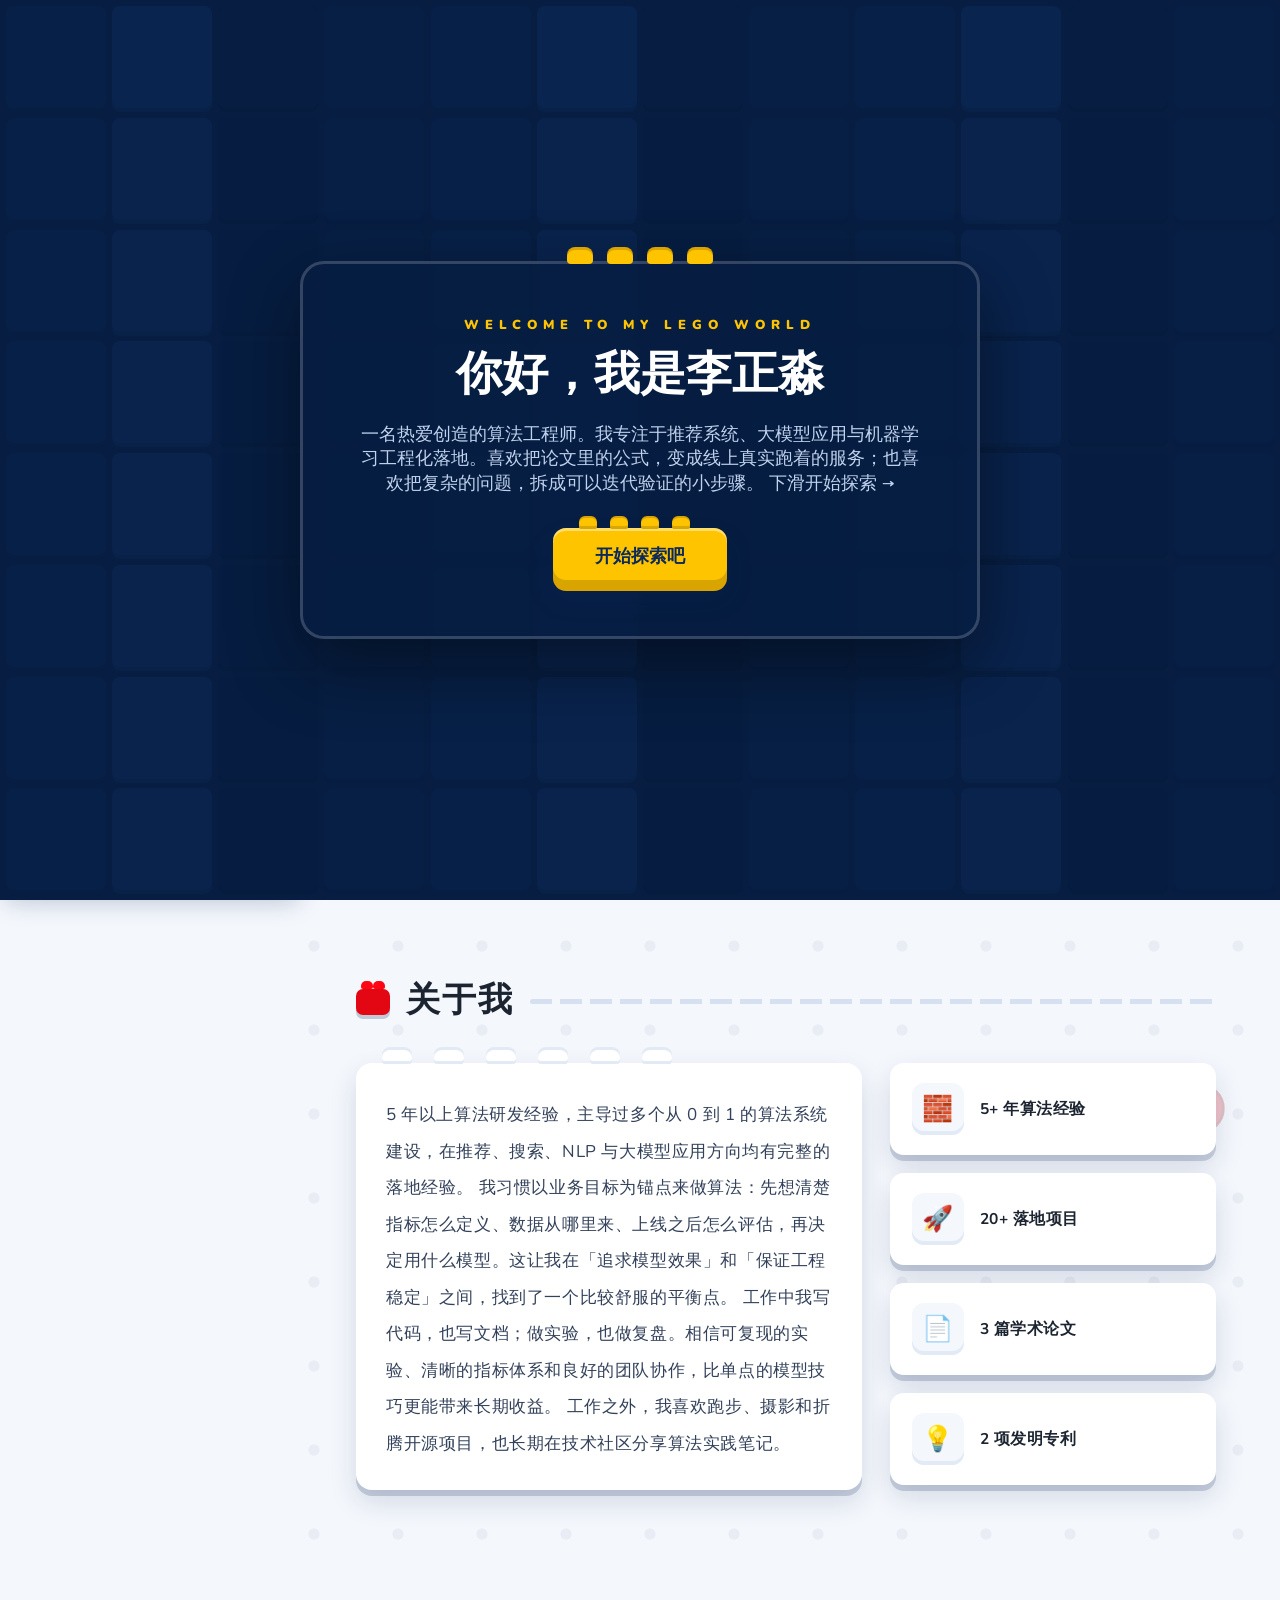
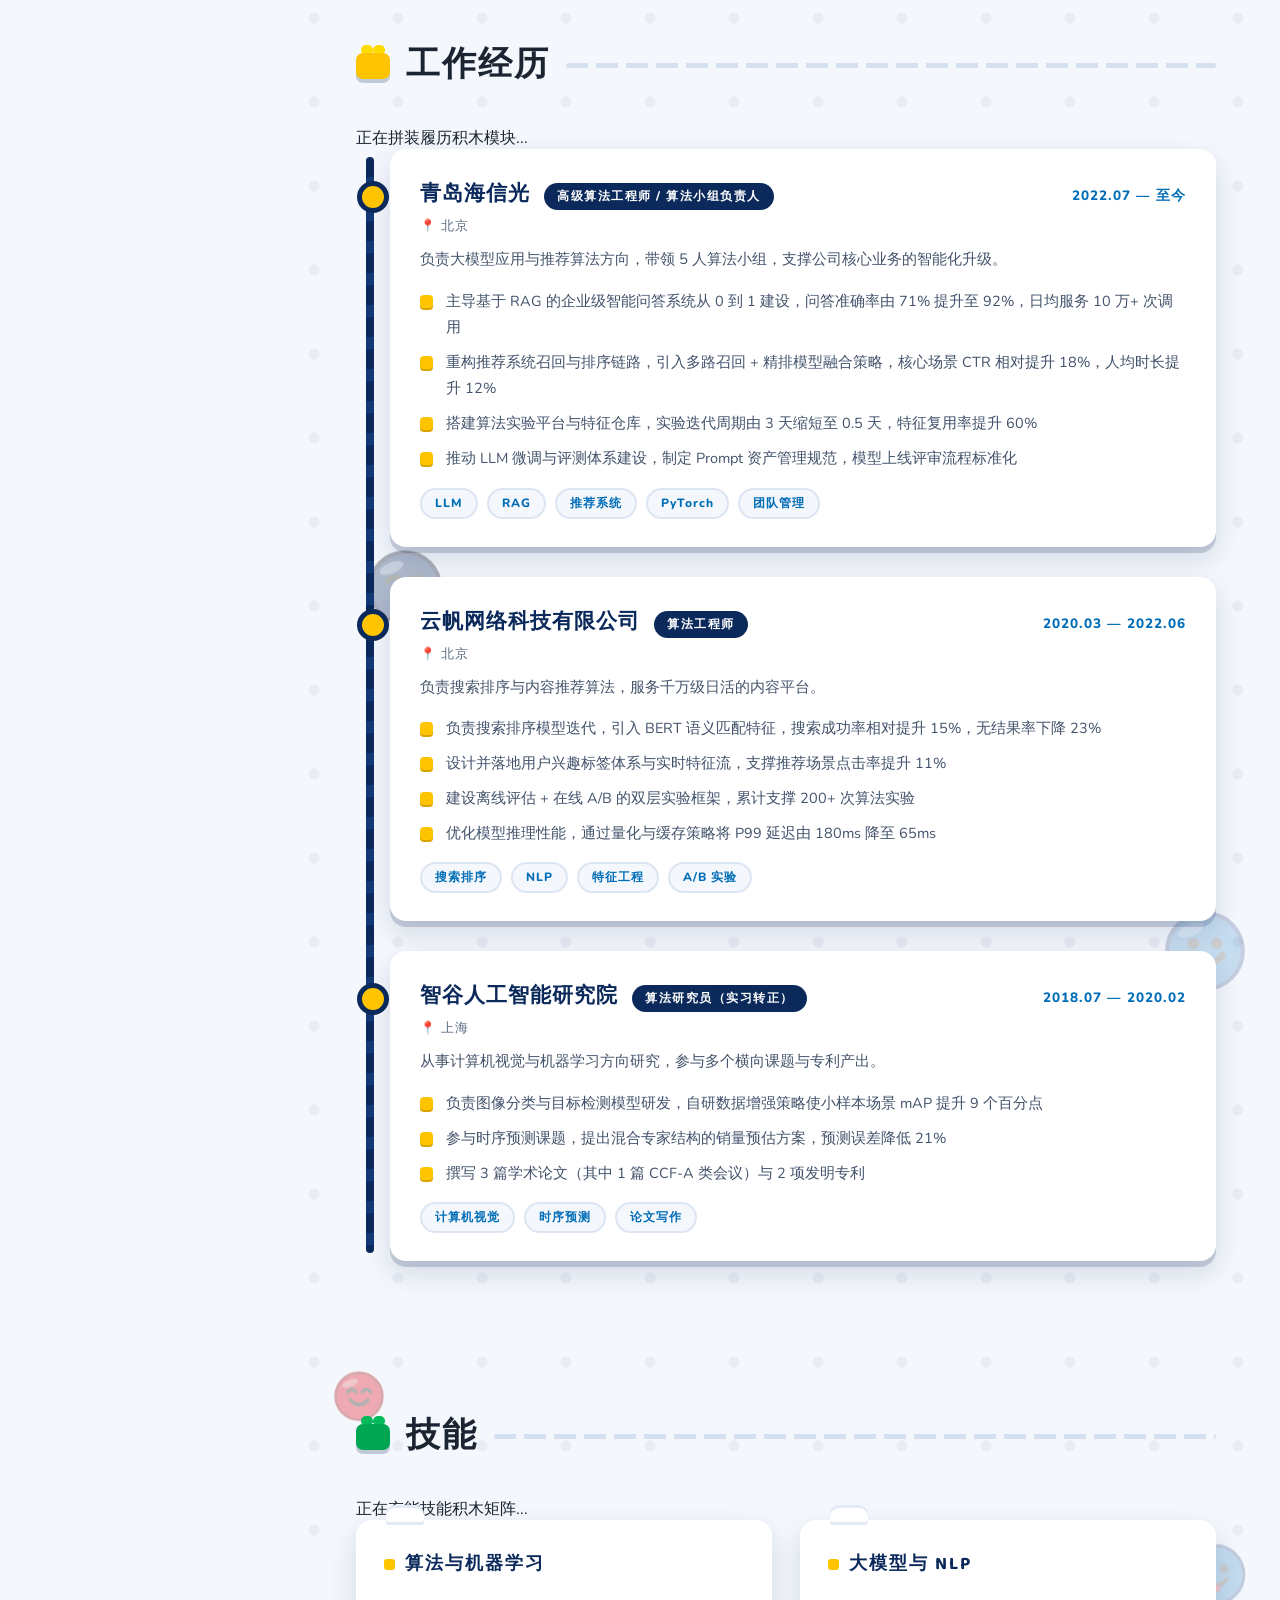
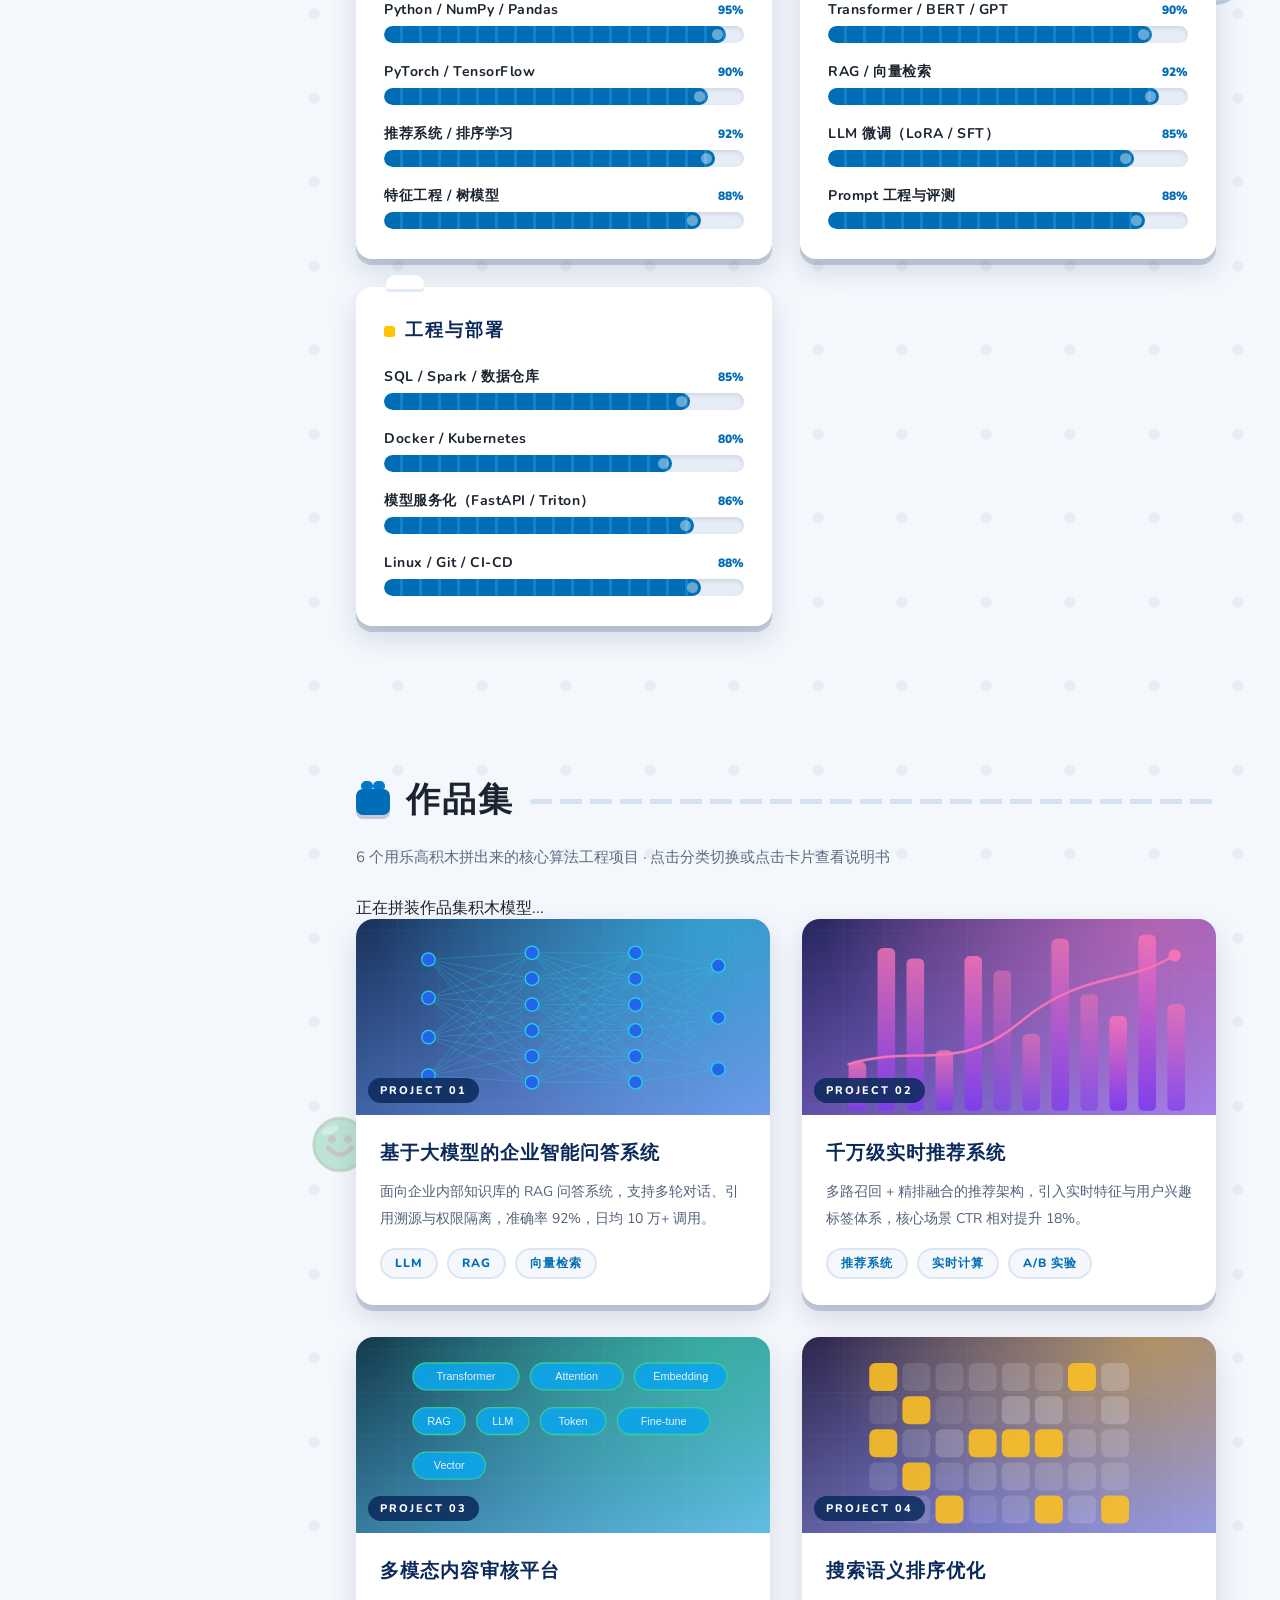
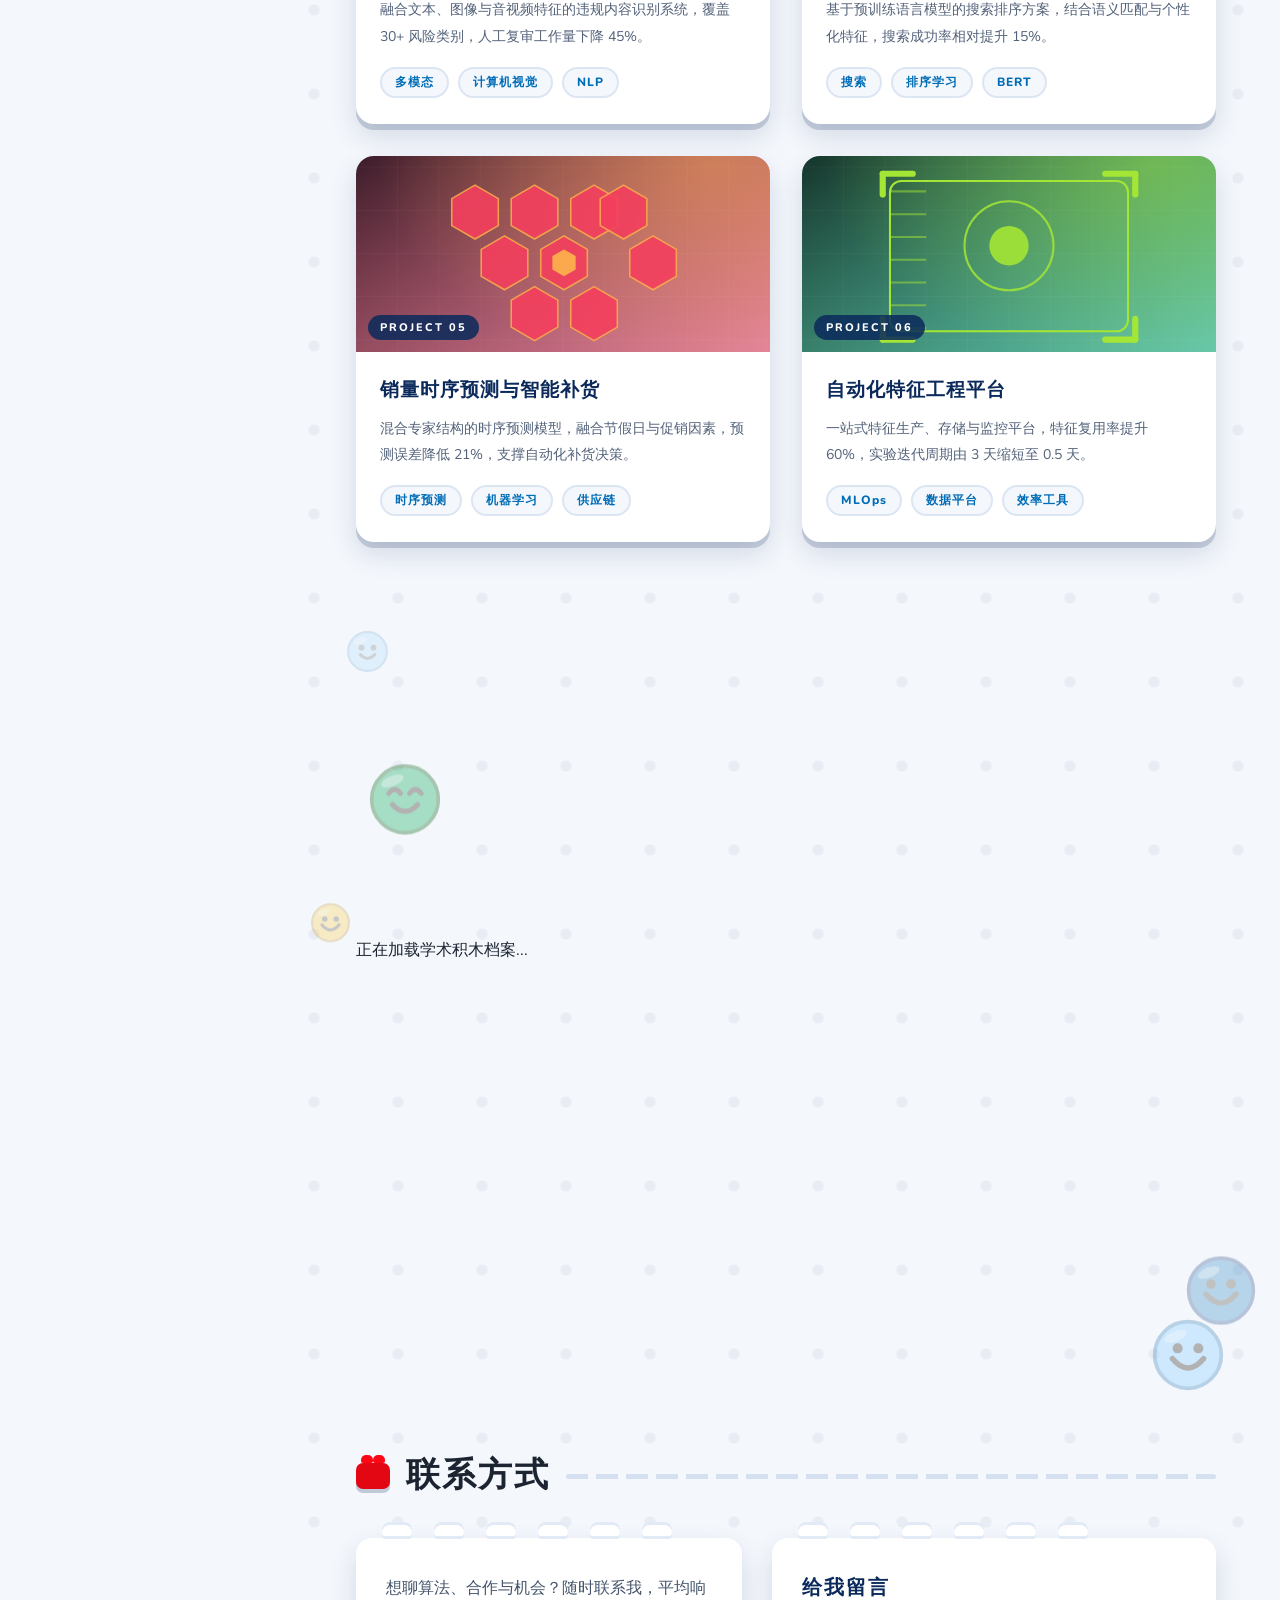
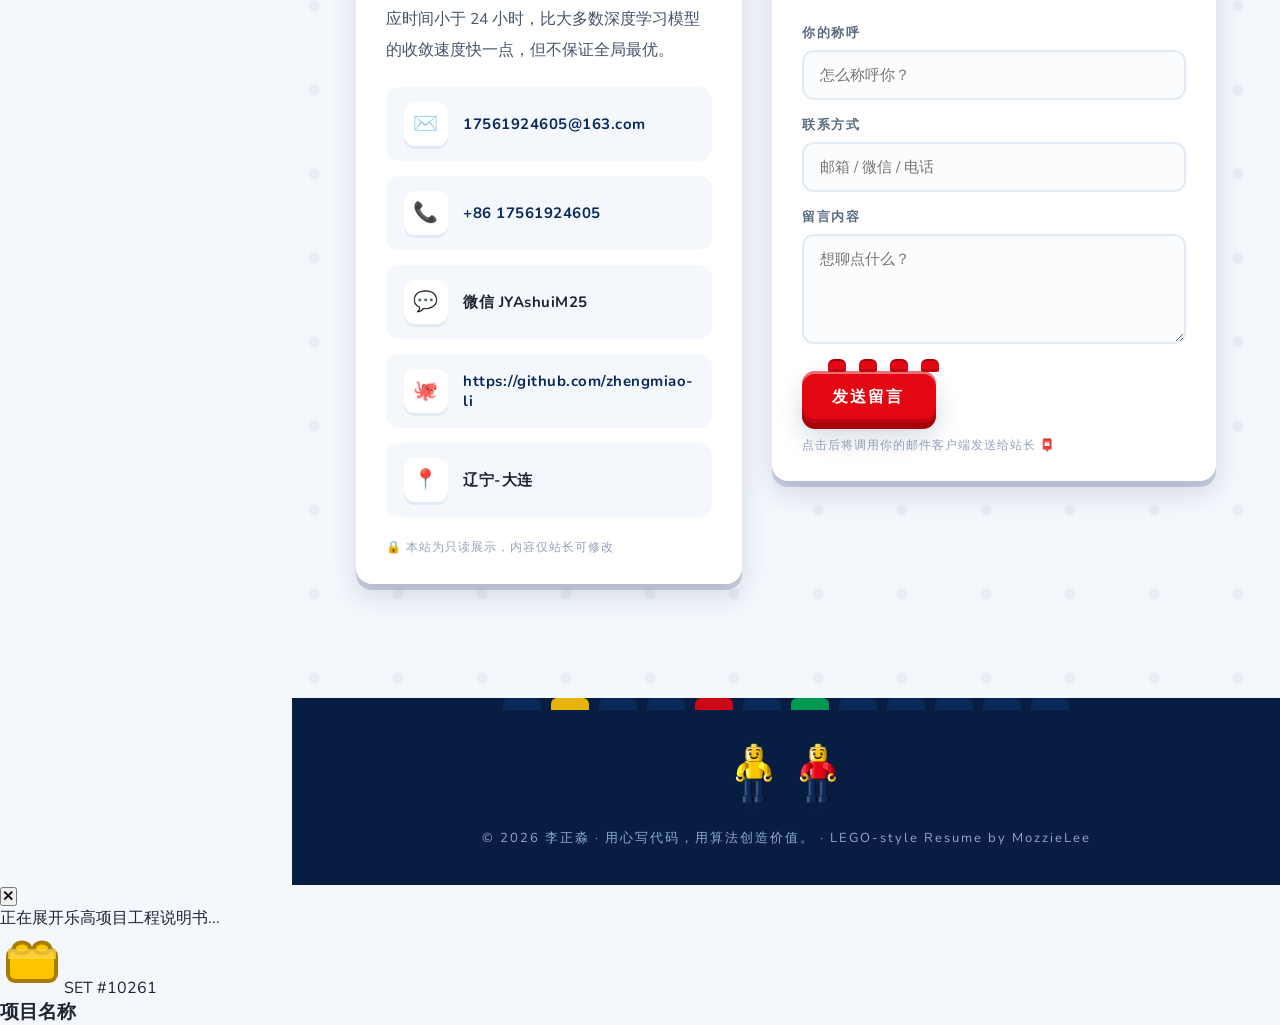
==== commit 50c2fb91: "style(lego): fix button stud alignment, studio lighting & transition loaders (index.html)" ====
--- a/index.html
+++ b/index.html
@@ -8,12 +8,12 @@
 <link rel="icon" href="assets/brick.svg" type="image/svg+xml">
 <link rel="preconnect" href="https://fonts.googleapis.com">
 <link rel="preconnect" href="https://fonts.gstatic.com" crossorigin>
-<link href="https://fonts.googleapis.com/css2?family=Nunito:wght@400;600;700;900&family=Baloo+2:wght@600;800&display=swap" rel="stylesheet">
-<link rel="stylesheet" href="css/style.min.css?v=8e030e8b">
+<link href="https://fonts.googleapis.com/css2?family=Nunito:wght@400;600;700;800;900&family=Baloo+2:wght@600;700;800&display=swap" rel="stylesheet">
+<link rel="stylesheet" href="css/style.min.css?v=f62241c8">
 </head>
 <body>
 
-<!-- ============ 章节跳转积木过场（多变体） ============ -->
+<!-- ============ 全屏章节切换 · 乐高积木拼装过场加载动画 ============ -->
 <div class="brick-transition anim-rain" id="brickTransition" aria-hidden="true">
   <div class="bt-layer bt-cols">
     <div class="bt-col" style="--i:0"></div><div class="bt-col" style="--i:1"></div>
@@ -38,40 +38,83 @@
   </div>
   <div class="bt-layer bt-core"><div class="bt-core-box"></div></div>
   <div class="bt-layer bt-smileys" id="btSmileys"></div>
-  <div class="bt-label" id="btLabel"><span class="bt-label-brick"></span><span id="btLabelText">首页</span></div>
+
+  <!-- 乐高积木拼装加载中心卡 -->
+  <div class="bt-label" id="btLabel">
+    <div class="bt-card-studs"><i></i><i></i><i></i><i></i></div>
+    <div class="bt-stage-tag" id="btStageTag">MODULE 01 / 07</div>
+    <div class="bt-main-row">
+      <div class="bt-loader-stack" aria-hidden="true">
+        <span class="lb b-red"></span>
+        <span class="lb b-yellow"></span>
+        <span class="lb b-blue"></span>
+        <span class="lb b-green"></span>
+      </div>
+      <div class="bt-title-wrap">
+        <span id="btLabelText">首页</span>
+        <small id="btSubText">正在拼装积木模块...</small>
+      </div>
+    </div>
+    <div class="bt-progress-track">
+      <div class="bt-progress-fill" id="btProgressFill"></div>
+    </div>
+  </div>
 </div>
 
-<!-- ============ 乐高小火车进度条 ============ -->
+<!-- ============ 乐高小火车进度条（车头朝右领跑，柔和工作室投影无溢出） ============ -->
 <div class="train-track" id="trainTrack" aria-hidden="true">
   <div class="train-rail"></div>
   <div class="rail-fill" id="railFill"></div>
   <div class="train-ties"></div>
   <div class="lego-train" id="legoTrain">
-    <svg viewBox="0 0 150 56" class="train-svg">
-      <!-- 烟囱烟雾 -->
+    <svg viewBox="0 0 168 56" class="train-svg">
+      <defs>
+        <linearGradient id="trRed" x1="0" y1="0" x2="0" y2="1"><stop offset="0%" stop-color="#F43642"/><stop offset="100%" stop-color="#C81924"/></linearGradient>
+        <linearGradient id="trYel" x1="0" y1="0" x2="0" y2="1"><stop offset="0%" stop-color="#FFD642"/><stop offset="100%" stop-color="#E5A800"/></linearGradient>
+        <linearGradient id="trGrn" x1="0" y1="0" x2="0" y2="1"><stop offset="0%" stop-color="#1CC472"/><stop offset="100%" stop-color="#0A8F4C"/></linearGradient>
+      </defs>
+      <!-- 烟囱烟雾（从右侧车头烟囱向左上柔和飘散） -->
       <g class="smoke">
-        <circle cx="20" cy="8" r="4"/><circle cx="29" cy="4" r="3"/><circle cx="36" cy="1" r="2.2"/>
+        <circle cx="130" cy="8" r="3.8"/><circle cx="120" cy="5" r="3"/><circle cx="111" cy="3" r="2.2"/>
       </g>
-      <!-- 车头 -->
-      <rect x="14" y="16" width="44" height="22" rx="3" fill="#E30613" stroke="#8B0000" stroke-width="2"/>
-      <rect x="22" y="8" width="12" height="10" rx="2" fill="#E30613" stroke="#8B0000" stroke-width="2"/>
-      <rect x="10" y="20" width="8" height="14" rx="2" fill="#FFC400" stroke="#B8860B" stroke-width="2"/>
-      <rect x="40" y="21" width="12" height="10" rx="2" fill="#7EC8FF" stroke="#2A6FA8" stroke-width="2"/>
-      <!-- 车厢1 -->
-      <rect x="62" y="20" width="36" height="18" rx="3" fill="#FFC400" stroke="#B8860B" stroke-width="2"/>
-      <circle cx="72" cy="29" r="3.6" fill="#fff" stroke="#B8860B" stroke-width="1.6"/>
-      <circle cx="82" cy="29" r="3.6" fill="#fff" stroke="#B8860B" stroke-width="1.6"/>
-      <circle cx="92" cy="29" r="3.6" fill="#fff" stroke="#B8860B" stroke-width="1.6"/>
-      <!-- 车厢2 -->
-      <rect x="102" y="22" width="34" height="16" rx="3" fill="#00A651" stroke="#00622E" stroke-width="2"/>
-      <circle cx="112" cy="30" r="3.2" fill="#fff" stroke="#00622E" stroke-width="1.6"/>
-      <circle cx="122" cy="30" r="3.2" fill="#fff" stroke="#00622E" stroke-width="1.6"/>
-      <circle cx="132" cy="30" r="3.2" fill="#fff" stroke="#00622E" stroke-width="1.6"/>
+      <!-- 车厢挂钩 -->
+      <rect x="40" y="31" width="10" height="3.5" rx="1.5" fill="#3B5278"/>
+      <rect x="84" y="31" width="10" height="3.5" rx="1.5" fill="#3B5278"/>
+      <!-- 车厢2（后车厢 · 绿色乐高积木） -->
+      <rect x="10" y="18.5" width="7" height="4" rx="1.5" fill="url(#trGrn)"/>
+      <rect x="20" y="18.5" width="7" height="4" rx="1.5" fill="url(#trGrn)"/>
+      <rect x="30" y="18.5" width="7" height="4" rx="1.5" fill="url(#trGrn)"/>
+      <rect x="6" y="22" width="36" height="17" rx="4" fill="url(#trGrn)"/>
+      <rect x="8" y="23.5" width="32" height="2" rx="1" fill="#FFF" opacity="0.35"/>
+      <circle cx="14" cy="30.5" r="3.1" fill="#F4F8FF"/>
+      <circle cx="24" cy="30.5" r="3.1" fill="#F4F8FF"/>
+      <circle cx="34" cy="30.5" r="3.1" fill="#F4F8FF"/>
+      <!-- 车厢1（中车厢 · 黄色乐高积木） -->
+      <rect x="52" y="16.5" width="8" height="4" rx="1.5" fill="url(#trYel)"/>
+      <rect x="63" y="16.5" width="8" height="4" rx="1.5" fill="url(#trYel)"/>
+      <rect x="74" y="16.5" width="8" height="4" rx="1.5" fill="url(#trYel)"/>
+      <rect x="48" y="20" width="38" height="19" rx="4" fill="url(#trYel)"/>
+      <rect x="50" y="21.5" width="34" height="2" rx="1" fill="#FFF" opacity="0.45"/>
+      <circle cx="57" cy="29.5" r="3.4" fill="#FFF"/>
+      <circle cx="67" cy="29.5" r="3.4" fill="#FFF"/>
+      <circle cx="77" cy="29.5" r="3.4" fill="#FFF"/>
+      <!-- 车头（最前方 · 红色乐高蒸汽机车，朝右行驶） -->
+      <rect x="95" y="11" width="14" height="5" rx="2" fill="url(#trYel)"/>
+      <rect x="92" y="15" width="46" height="24" rx="4.5" fill="url(#trRed)"/>
+      <rect x="94" y="16.5" width="42" height="2.2" rx="1" fill="#FFF" opacity="0.35"/>
+      <!-- 驾驶室车窗 -->
+      <rect x="96" y="19.5" width="14" height="10.5" rx="2.5" fill="#90D5FF"/>
+      <!-- 蒸汽烟囱 -->
+      <rect x="123" y="8" width="10" height="8" rx="2" fill="url(#trRed)"/>
+      <rect x="121.5" y="6" width="13" height="3.5" rx="1.5" fill="url(#trYel)"/>
+      <!-- 车头前大灯与排障器 -->
+      <rect x="138" y="20.5" width="7" height="14" rx="2" fill="url(#trYel)"/>
+      <polygon points="145,34 152,39 145,39" fill="url(#trRed)"/>
       <!-- 车轮 -->
       <g class="wheels">
-        <circle class="wheel" cx="24" cy="43" r="7"/><circle class="wheel" cx="48" cy="43" r="7"/>
-        <circle class="wheel" cx="76" cy="43" r="6"/><circle class="wheel" cx="94" cy="43" r="6"/>
-        <circle class="wheel" cx="116" cy="43" r="5.6"/><circle class="wheel" cx="132" cy="43" r="5.6"/>
+        <circle class="wheel" cx="15" cy="43" r="5.4"/><circle class="wheel" cx="33" cy="43" r="5.4"/>
+        <circle class="wheel" cx="57" cy="43" r="5.8"/><circle class="wheel" cx="77" cy="43" r="5.8"/>
+        <circle class="wheel" cx="104" cy="43" r="6.6"/><circle class="wheel" cx="128" cy="43" r="6.6"/>
       </g>
     </svg>
     <div class="train-percent" id="trainPercent">0%</div>
@@ -99,7 +142,7 @@
   <div class="sidebar-inner">
     <div class="avatar-brick">
       <div class="avatar-studs"><i></i><i></i></div>
-      <div class="avatar-face" id="avatarText">李</div>
+      <div class="avatar-face" id="avatarText">Lee</div>
     </div>
     <h2 class="side-name" id="sideName">李正淼</h2>
     <p class="side-title" id="sideTitle">算法工程师</p>
@@ -116,7 +159,7 @@
     </nav>
 
     <div class="side-links" id="sideLinks"></div>
-    <button class="side-edit-btn" id="openAdmin" title="仅站长可编辑">🔧 站长入口</button>
+    <button class="side-edit-btn" id="openAdmin" title="站长编辑器与GitHub一键推送">🚀 站长入口 / 推送 GitHub</button>
     <p class="side-hint">访客只读 · 可留言联系</p>
   </div>
 </aside>
@@ -137,9 +180,14 @@
       <div class="fig-slot" data-fig="heroBuild"></div>
     </div>
     <div class="hero-body">
-      <p class="hero-eyebrow reveal">HELLO, I'M</p>
+      <p class="hero-eyebrow reveal"><span class="eyebrow-dot"></span>HELLO, I'M</p>
       <h1 class="hero-name reveal" id="heroName">李正淼</h1>
-      <h2 class="hero-role reveal" id="heroRole">算法工程师</h2>
+      <div class="hero-role-wrap reveal">
+        <h2 class="hero-role" id="heroRole">
+          <span class="role-studs" aria-hidden="true"><i></i><i></i><i></i></span>
+          <span id="heroRoleText">算法工程师</span>
+        </h2>
+      </div>
       <p class="hero-motto reveal" id="heroMotto">"把复杂的模型，拼成简单的积木"</p>
       <div class="hero-cta reveal">
         <a href="#projects" class="btn btn-yellow"><span class="btn-studs"><i></i><i></i><i></i><i></i></span>看看作品</a>
@@ -153,13 +201,13 @@
   <section class="section" id="about">
     <div class="section-head reveal">
       <span class="brick-icon red"></span>
-      <h2>关于我</h2>
+      <h2 id="aboutTitle">关于我</h2>
       <span class="head-line"></span>
     </div>
     <div class="about-grid">
-      <div class="brick-card about-card reveal">
+      <div class="brick-card about-card tone-blue reveal">
         <div class="card-studs"><i></i><i></i><i></i><i></i><i></i><i></i></div>
-        <p class="about-text" id="aboutText"></p>
+        <div class="about-text" id="aboutText"></div>
       </div>
       <div class="about-highlights" id="aboutHighlights"></div>
     </div>
@@ -172,7 +220,14 @@
       <h2>工作经历</h2>
       <span class="head-line"></span>
     </div>
-    <div class="timeline" id="timeline"></div>
+    <div class="sub-tabs reveal" id="expTabs" role="tablist" aria-label="工作经历筛选"></div>
+    <div class="section-stage" id="expStage">
+      <div class="stage-loader" id="expLoader" aria-hidden="true">
+        <div class="loader-bricks"><i></i><i></i><i></i><i></i></div>
+        <span>正在拼装履历积木模块...</span>
+      </div>
+      <div class="timeline" id="timeline"></div>
+    </div>
   </section>
 
   <!-- 技能 -->
@@ -182,7 +237,14 @@
       <h2>技能</h2>
       <span class="head-line"></span>
     </div>
-    <div class="skills-grid" id="skillsGrid"></div>
+    <div class="sub-tabs reveal" id="skillTabs" role="tablist" aria-label="技能分组切换"></div>
+    <div class="section-stage" id="skillStage">
+      <div class="stage-loader" id="skillLoader" aria-hidden="true">
+        <div class="loader-bricks"><i></i><i></i><i></i><i></i></div>
+        <span>正在充能技能积木矩阵...</span>
+      </div>
+      <div class="skills-grid" id="skillsGrid"></div>
+    </div>
   </section>
 
   <!-- 作品集 -->
@@ -192,8 +254,15 @@
       <h2>作品集</h2>
       <span class="head-line"></span>
     </div>
-    <p class="section-sub reveal">6 个用积木拼出来的项目 · 悬停查看</p>
-    <div class="projects-grid" id="projectsGrid"></div>
+    <p class="section-sub reveal">6 个用乐高积木拼出来的核心算法工程项目 · 点击分类切换或点击卡片查看说明书</p>
+    <div class="sub-tabs reveal" id="projTabs" role="tablist" aria-label="作品集分类切换"></div>
+    <div class="section-stage" id="projStage">
+      <div class="stage-loader" id="projLoader" aria-hidden="true">
+        <div class="loader-bricks"><i></i><i></i><i></i><i></i></div>
+        <span>正在拼装作品集积木模型...</span>
+      </div>
+      <div class="projects-grid" id="projectsGrid"></div>
+    </div>
   </section>
 
   <!-- 小人游行 -->
@@ -201,11 +270,11 @@
     <div class="parade-sun"></div>
     <div class="parade-ground"></div>
     <div class="fig-slot" data-fig="walk1"></div>
-    <div class="parade-brick" style="background:#E30613;box-shadow:0 5px 0 #A80009"></div>
+    <div class="parade-brick pb-red"></div>
     <div class="fig-slot" data-fig="walk2"></div>
-    <div class="parade-brick" style="background:#FFC400;box-shadow:0 5px 0 #D9A400"></div>
+    <div class="parade-brick pb-yellow"></div>
     <div class="fig-slot" data-fig="walk3"></div>
-    <div class="parade-brick" style="background:#00A651;box-shadow:0 5px 0 #00702F"></div>
+    <div class="parade-brick pb-green"></div>
     <div class="fig-slot" data-fig="walk4"></div>
   </div>
 
@@ -216,7 +285,14 @@
       <h2>教育背景</h2>
       <span class="head-line"></span>
     </div>
-    <div class="edu-grid" id="eduGrid"></div>
+    <div class="sub-tabs reveal" id="eduTabs" role="tablist" aria-label="教育阶段切换"></div>
+    <div class="section-stage" id="eduStage">
+      <div class="stage-loader" id="eduLoader" aria-hidden="true">
+        <div class="loader-bricks"><i></i><i></i><i></i><i></i></div>
+        <span>正在加载学术积木档案...</span>
+      </div>
+      <div class="edu-grid" id="eduGrid"></div>
+    </div>
   </section>
 
   <!-- 联系方式 -->
@@ -227,26 +303,26 @@
       <span class="head-line"></span>
     </div>
     <div class="contact-wrap">
-      <div class="brick-card contact-card reveal">
+      <div class="brick-card contact-card tone-yellow reveal">
         <div class="card-studs"><i></i><i></i><i></i><i></i><i></i><i></i></div>
         <p class="contact-note" id="contactNote"></p>
         <ul class="contact-list" id="contactList"></ul>
         <p class="contact-readonly">🔒 本站为只读展示，内容仅站长可修改</p>
       </div>
-      <form class="brick-card message-card reveal" id="messageForm">
+      <form class="brick-card message-card tone-red reveal" id="messageForm">
         <div class="card-studs"><i></i><i></i><i></i><i></i><i></i><i></i></div>
         <h3>给我留言</h3>
         <label>你的称呼<input type="text" id="msgName" placeholder="怎么称呼你？" required></label>
         <label>联系方式<input type="text" id="msgContact" placeholder="邮箱 / 微信 / 电话" required></label>
         <label>留言内容<textarea id="msgBody" rows="4" placeholder="想聊点什么？" required></textarea></label>
         <button type="submit" class="btn btn-red"><span class="btn-studs"><i></i><i></i><i></i><i></i></span>发送留言</button>
-        <p class="form-tip">点击后将调用你的邮件客户端发送给站长 📮</p>
+        <p class="form-tip" id="formTip">点击后将调用你的邮件客户端发送给站长 📮</p>
       </form>
     </div>
   </section>
 
   <footer class="footer">
-    <div class="footer-bricks" aria-hidden="true"><i></i><i></i><i></i><i></i><i></i><i></i><i></i><i></i></div>
+    <div class="footer-bricks" aria-hidden="true"><i></i><i></i><i></i><i></i><i></i><i></i><i></i><i></i><i></i><i></i><i></i><i></i></div>
     <div class="footer-figs" aria-hidden="true">
       <div class="fig-slot" data-fig="foot1"></div>
       <div class="fig-slot" data-fig="foot2"></div>
@@ -255,6 +331,26 @@
   </footer>
 </main>
 
-<script src="js/app.min.js?v=0a9beca8"></script>
+<!-- ============ 作品集 · 乐高拼装说明书详情弹窗 ============ -->
+<div class="project-modal-backdrop" id="projModalBackdrop" aria-hidden="true">
+  <div class="project-modal" id="projModal">
+    <div class="card-studs"><i></i><i></i><i></i><i></i><i></i></div>
+    <button type="button" class="pm-close" id="pmClose" aria-label="关闭">✕</button>
+    <div class="pm-loader" id="pmLoader">
+      <div class="loader-bricks"><i></i><i></i><i></i><i></i></div>
+      <span>正在展开乐高项目工程说明书...</span>
+    </div>
+    <div class="pm-content" id="pmContent">
+      <div class="pm-img-wrap"><img id="pmImg" src="assets/brick.svg" alt=""><span class="pm-set" id="pmSet">SET #10261</span></div>
+      <div class="pm-body">
+        <h3 id="pmTitle">项目名称</h3>
+        <p id="pmDesc"></p>
+        <div class="tag-row" id="pmTags"></div>
+      </div>
+    </div>
+  </div>
+</div>
+
+<script src="js/app.min.js?v=25f659ff"></script>
 </body>
 </html>
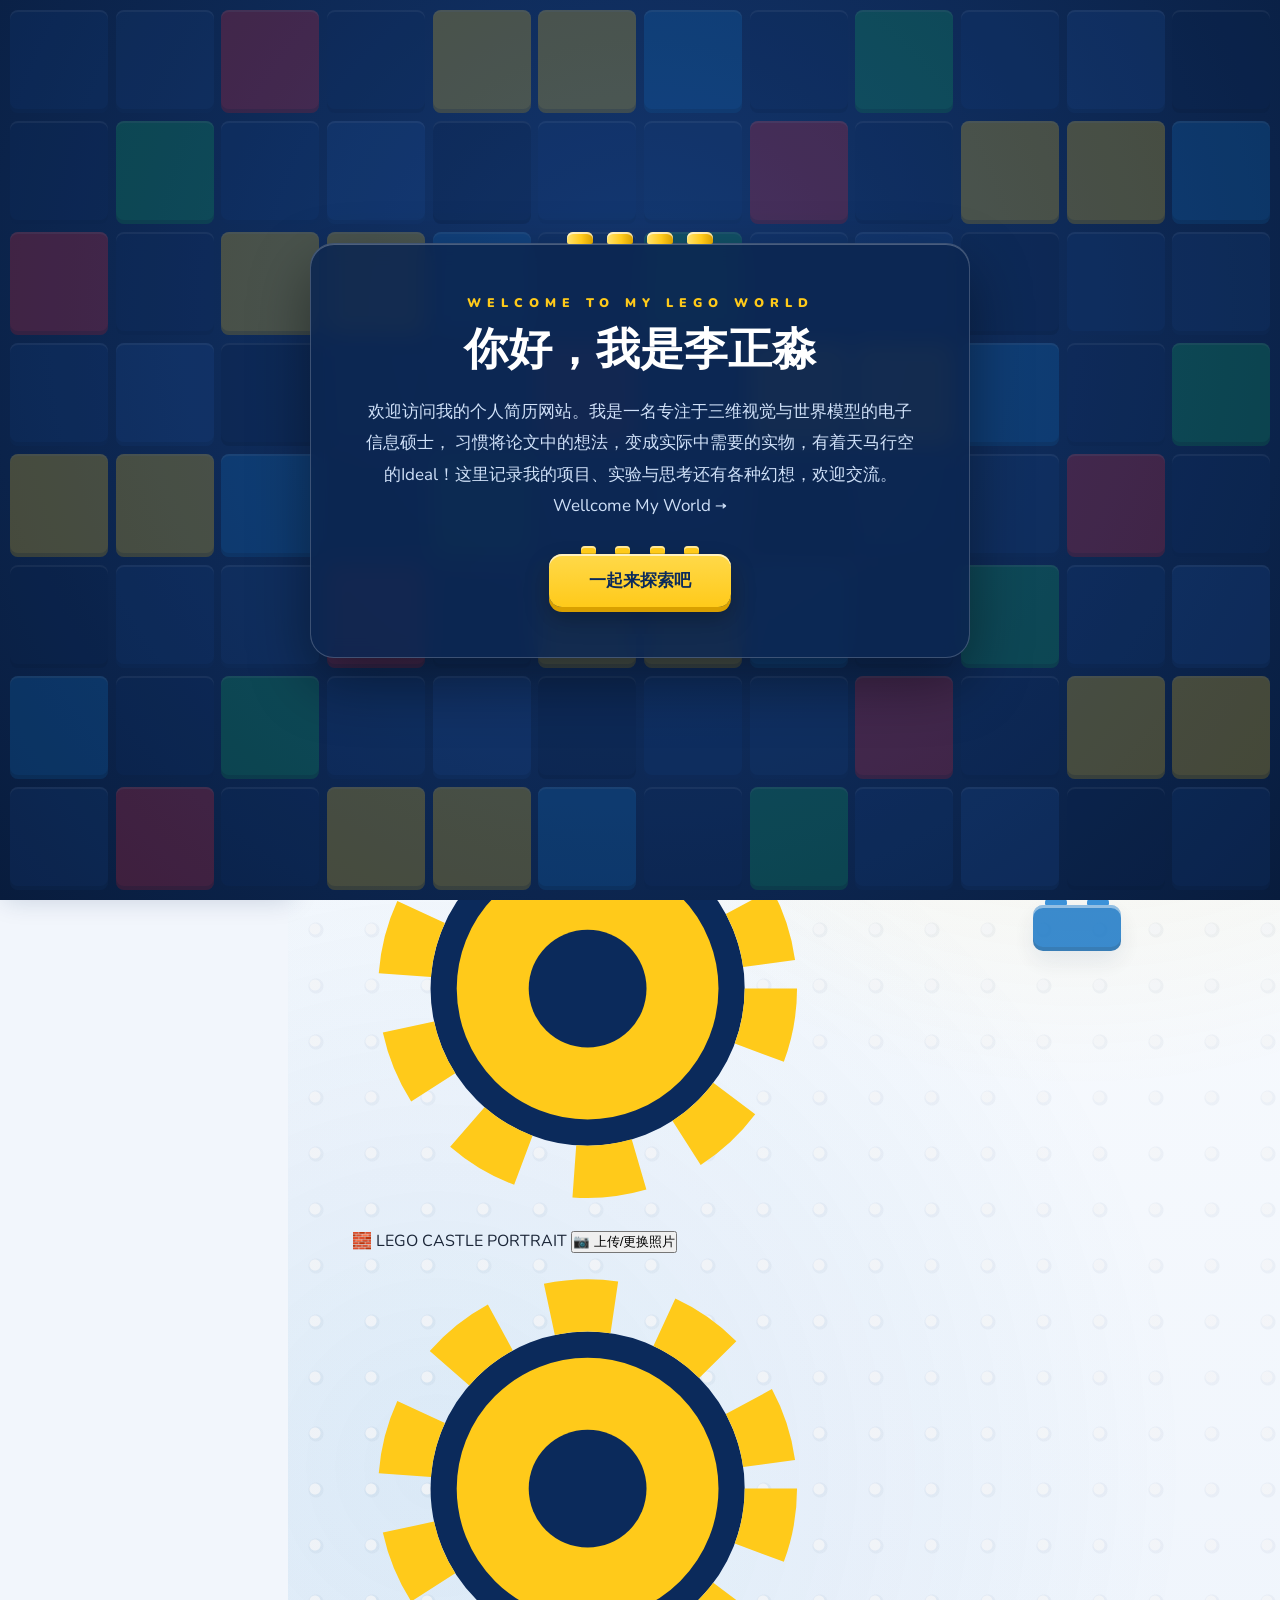
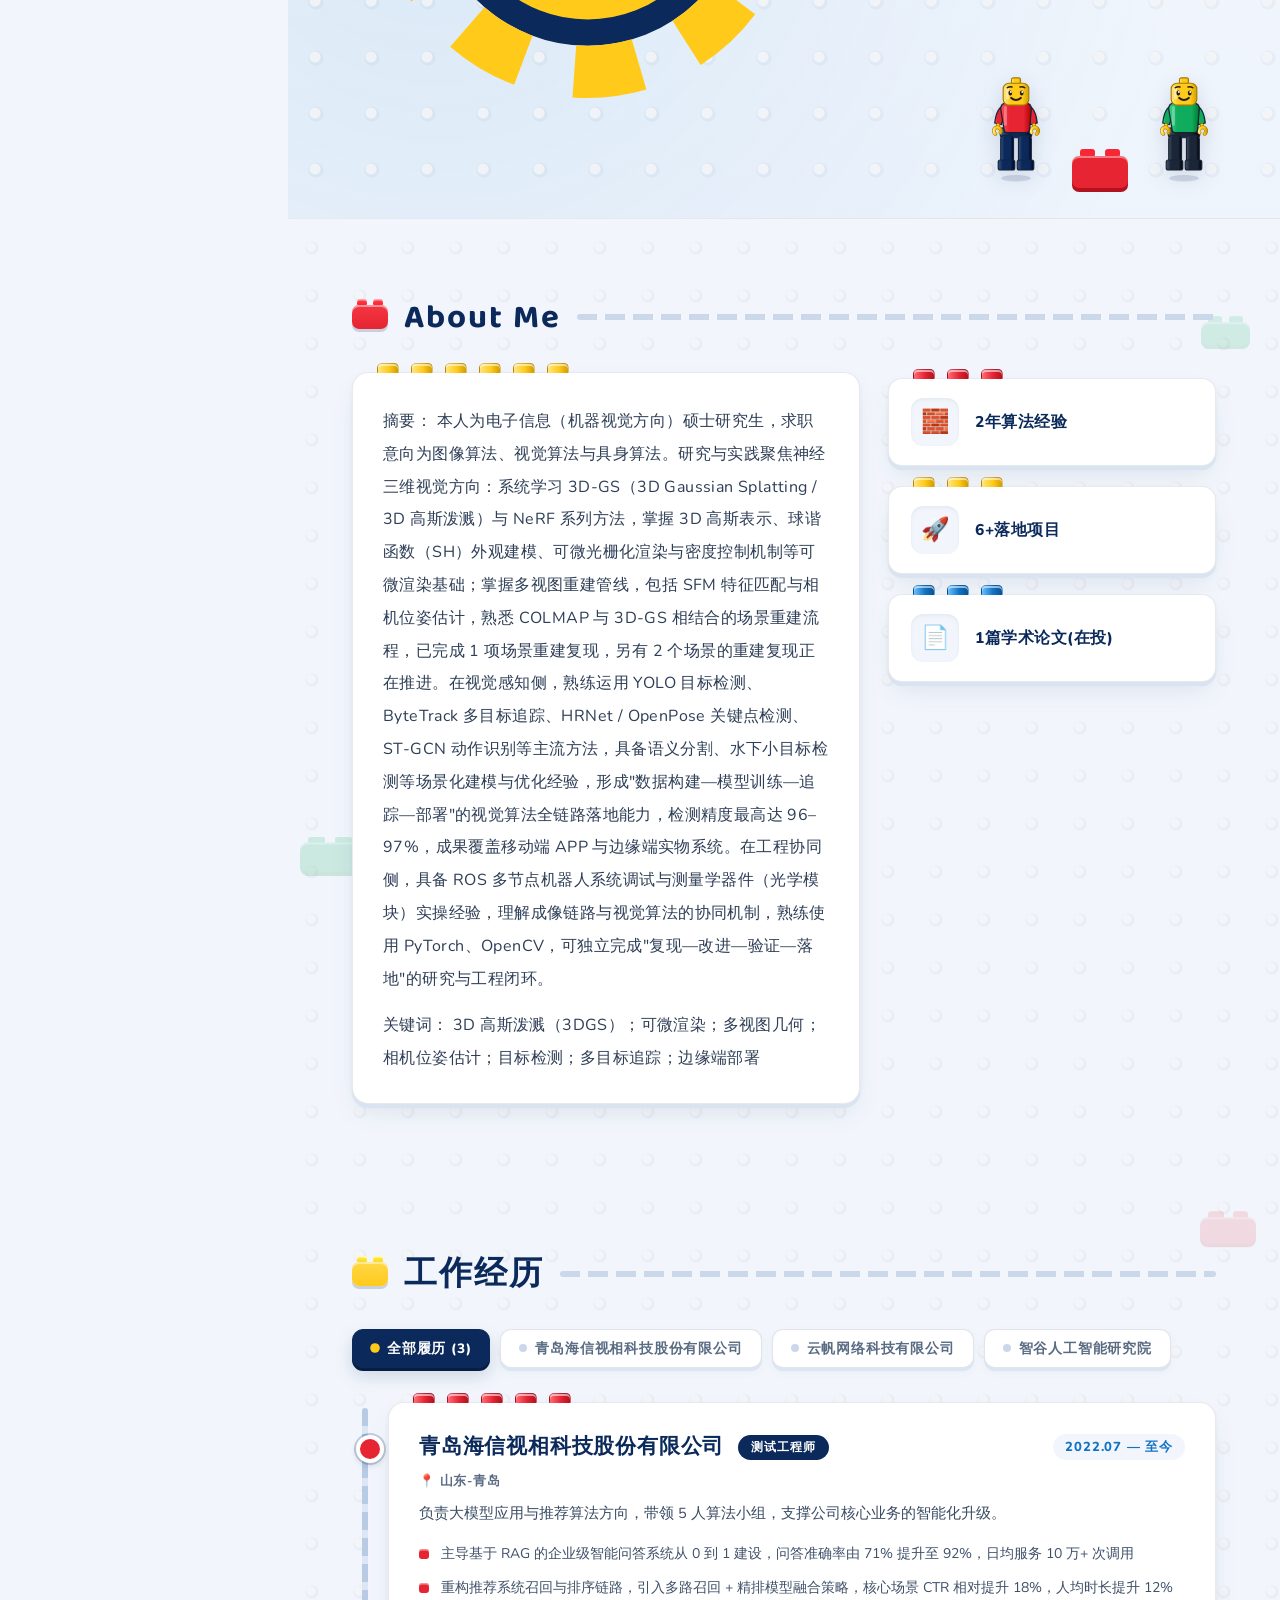
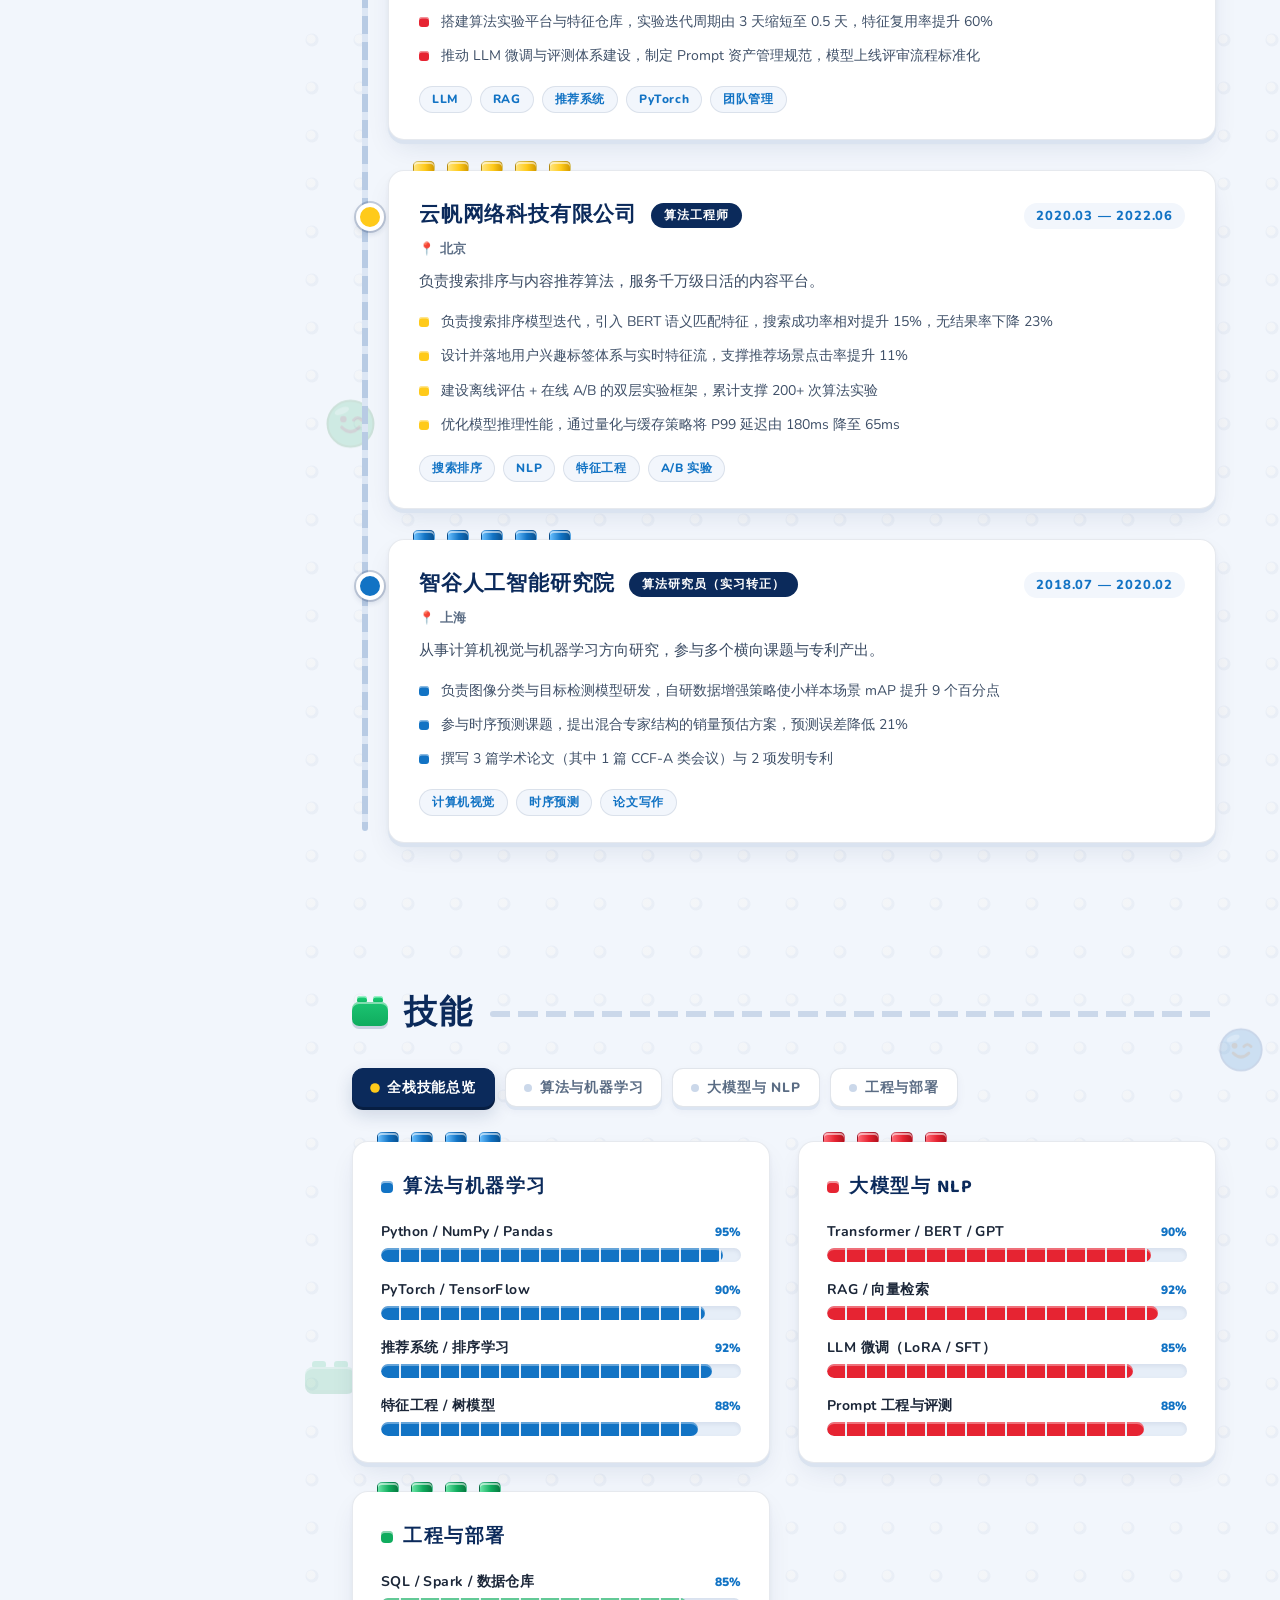
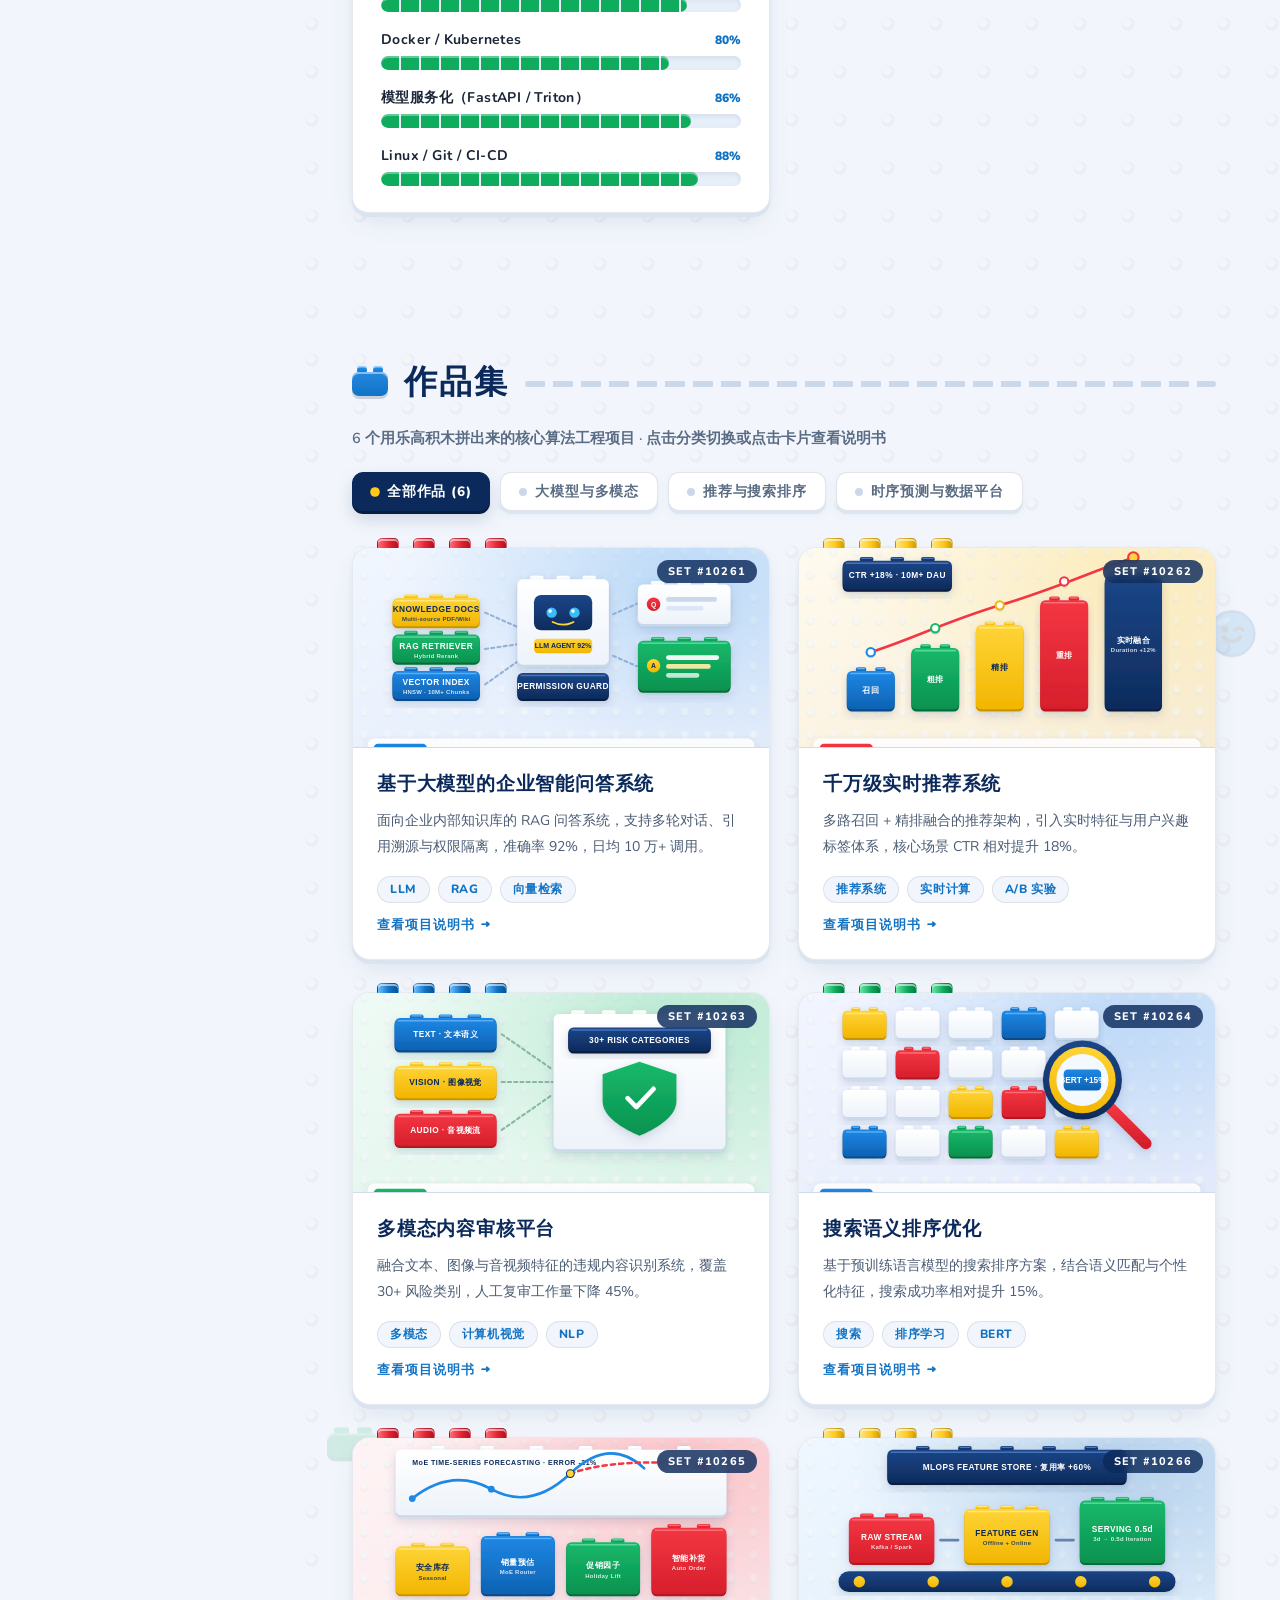
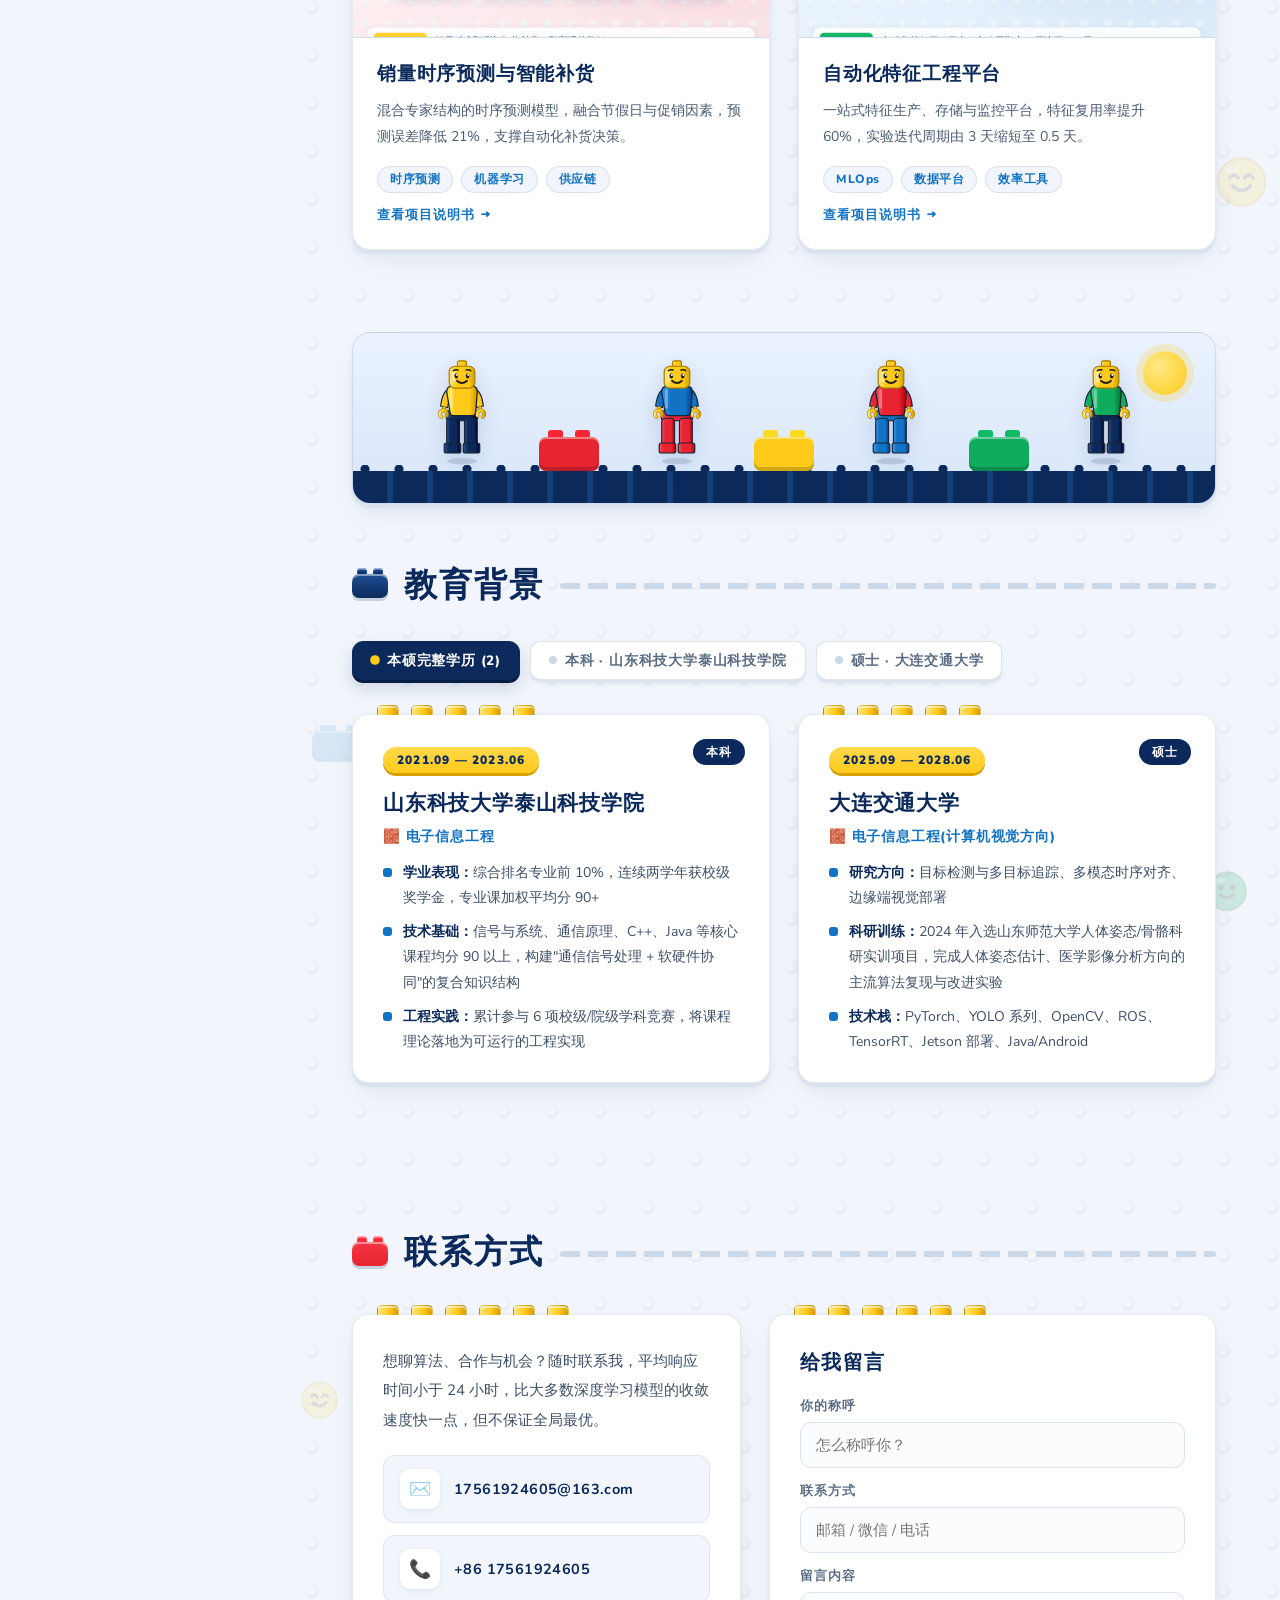
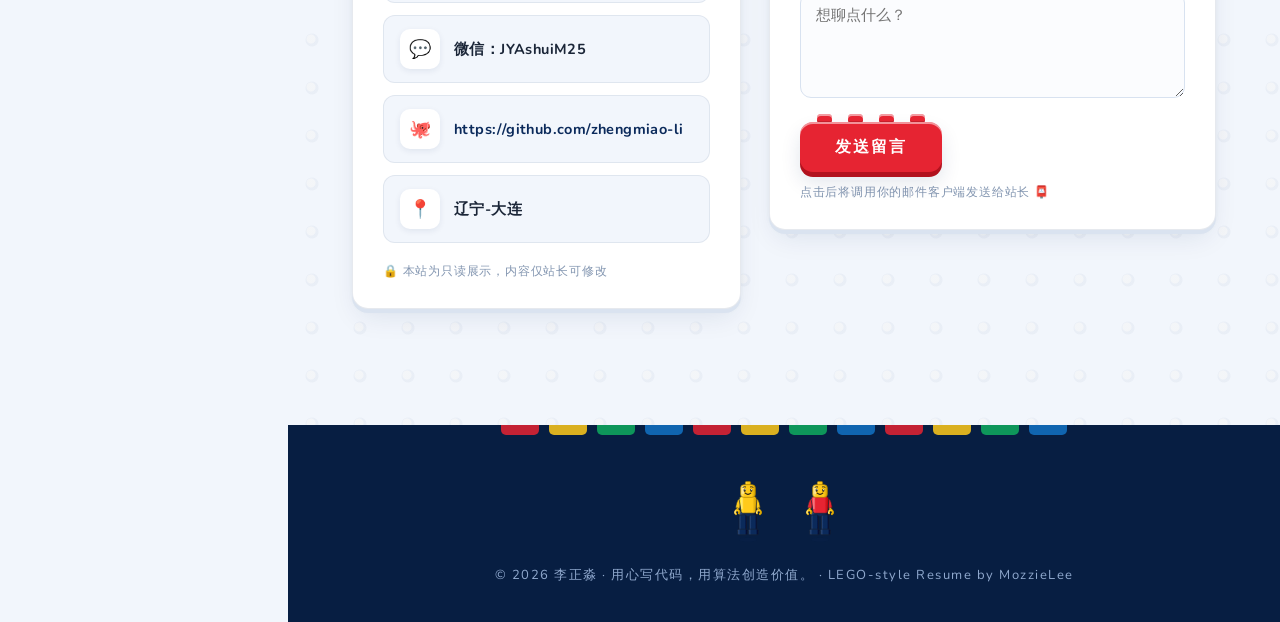
==== commit 7b9b9dfe: "feat(castle-photo): add animated LEGO castle portrait frame (index.html)" ====
--- a/index.html
+++ b/index.html
@@ -9,7 +9,7 @@
 <link rel="preconnect" href="https://fonts.googleapis.com">
 <link rel="preconnect" href="https://fonts.gstatic.com" crossorigin>
 <link href="https://fonts.googleapis.com/css2?family=Nunito:wght@400;600;700;800;900&family=Baloo+2:wght@600;700;800&display=swap" rel="stylesheet">
-<link rel="stylesheet" href="css/style.min.css?v=f62241c8">
+<link rel="stylesheet" href="css/style.min.css?v=4ff7f633">
 </head>
 <body>
 
@@ -179,21 +179,177 @@
       <div class="brick-prop"></div>
       <div class="fig-slot" data-fig="heroBuild"></div>
     </div>
-    <div class="hero-body">
-      <p class="hero-eyebrow reveal"><span class="eyebrow-dot"></span>HELLO, I'M</p>
-      <h1 class="hero-name reveal" id="heroName">李正淼</h1>
-      <div class="hero-role-wrap reveal">
-        <h2 class="hero-role" id="heroRole">
-          <span class="role-studs" aria-hidden="true"><i></i><i></i><i></i></span>
-          <span id="heroRoleText">算法工程师</span>
-        </h2>
-      </div>
-      <p class="hero-motto reveal" id="heroMotto">"把复杂的模型，拼成简单的积木"</p>
-      <div class="hero-cta reveal">
-        <a href="#projects" class="btn btn-yellow"><span class="btn-studs"><i></i><i></i><i></i><i></i></span>看看作品</a>
-        <a href="#contact" class="btn btn-navy"><span class="btn-studs"><i></i><i></i><i></i><i></i></span>联系我</a>
-      </div>
-      <div class="hero-stats reveal" id="heroStats"></div>
+    <div class="hero-grid">
+      <div class="hero-body">
+        <p class="hero-eyebrow reveal"><span class="eyebrow-dot"></span>HELLO, I'M</p>
+        <h1 class="hero-name reveal" id="heroName">李正淼</h1>
+        <div class="hero-role-wrap reveal">
+          <h2 class="hero-role" id="heroRole">
+            <span class="role-studs" aria-hidden="true"><i></i><i></i><i></i></span>
+            <span id="heroRoleText">算法工程师</span>
+          </h2>
+        </div>
+        <p class="hero-motto reveal" id="heroMotto">"把复杂的模型，拼成简单的积木"</p>
+        <div class="hero-cta reveal">
+          <a href="#projects" class="btn btn-yellow"><span class="btn-studs"><i></i><i></i><i></i><i></i></span>看看作品</a>
+          <a href="#contact" class="btn btn-navy"><span class="btn-studs"><i></i><i></i><i></i><i></i></span>联系我</a>
+        </div>
+        <div class="hero-stats reveal" id="heroStats"></div>
+      </div>
+
+      <!-- ============ 动态 LEGO 城堡风格个人照片相框 ============ -->
+      <div class="castle-stage reveal" id="castleStage">
+        <!-- 悬浮护卫积木装饰 -->
+        <div class="castle-orb orb-1" aria-hidden="true"></div>
+        <div class="castle-orb orb-2" aria-hidden="true"></div>
+
+        <div class="castle-frame" id="castleFrame">
+          <!-- 顶部双子塔尖、动态飘扬乐高皇家旗帜与城墙垛口 SVG -->
+          <svg class="castle-crown-svg" viewBox="0 0 380 96" aria-hidden="true">
+            <defs>
+              <linearGradient id="cStone" x1="0" y1="0" x2="0" y2="1">
+                <stop offset="0%" stop-color="#1E4B8F"/><stop offset="100%" stop-color="#0B2A5B"/>
+              </linearGradient>
+              <linearGradient id="cGold" x1="0" y1="0" x2="1" y2="1">
+                <stop offset="0%" stop-color="#FFE680"/><stop offset="55%" stop-color="#FFCA1A"/><stop offset="100%" stop-color="#D49B00"/>
+              </linearGradient>
+              <linearGradient id="cRed" x1="0" y1="0" x2="0" y2="1">
+                <stop offset="0%" stop-color="#F63E4C"/><stop offset="100%" stop-color="#C81624"/>
+              </linearGradient>
+              <linearGradient id="cSlate" x1="0" y1="0" x2="0" y2="1">
+                <stop offset="0%" stop-color="#E2EBF8"/><stop offset="100%" stop-color="#C4D4EC"/>
+              </linearGradient>
+            </defs>
+
+            <!-- 左塔旗杆与动态飘扬旗帜 -->
+            <line x1="44" y1="6" x2="44" y2="34" stroke="#0B2A5B" stroke-width="3" stroke-linecap="round"/>
+            <circle cx="44" cy="6" r="3.5" fill="url(#cGold)"/>
+            <g class="castle-flag flag-l">
+              <path d="M45 8 Q62 4 78 13 Q62 21 45 18 Z" fill="url(#cRed)"/>
+              <circle cx="56" cy="13" r="2.5" fill="#FFCA1A"/>
+            </g>
+
+            <!-- 右塔旗杆与动态飘扬旗帜 -->
+            <line x1="336" y1="6" x2="336" y2="34" stroke="#0B2A5B" stroke-width="3" stroke-linecap="round"/>
+            <circle cx="336" cy="6" r="3.5" fill="url(#cGold)"/>
+            <g class="castle-flag flag-r">
+              <path d="M337 8 Q354 4 370 13 Q354 21 337 18 Z" fill="url(#cGold)"/>
+              <circle cx="348" cy="13" r="2.5" fill="#E62432"/>
+            </g>
+
+            <!-- 左角楼塔顶（阶梯式乐高锥顶） -->
+            <rect x="28" y="30" width="32" height="8" rx="2.5" fill="url(#cRed)"/>
+            <rect x="20" y="38" width="48" height="10" rx="3" fill="url(#cRed)"/>
+            <rect x="14" y="48" width="60" height="48" rx="4" fill="url(#cStone)"/>
+            <rect x="22" y="54" width="18" height="8" rx="2" fill="url(#cSlate)" opacity="0.28"/>
+            <rect x="46" y="66" width="18" height="8" rx="2" fill="url(#cSlate)" opacity="0.22"/>
+            <!-- 左角楼垛口凸点 -->
+            <rect x="18" y="43" width="12" height="5" rx="2" fill="url(#cGold)"/>
+            <rect x="38" y="43" width="12" height="5" rx="2" fill="url(#cGold)"/>
+            <rect x="58" y="43" width="12" height="5" rx="2" fill="url(#cGold)"/>
+
+            <!-- 右角楼塔顶（阶梯式乐高锥顶） -->
+            <rect x="320" y="30" width="32" height="8" rx="2.5" fill="url(#cRed)"/>
+            <rect x="312" y="38" width="48" height="10" rx="3" fill="url(#cRed)"/>
+            <rect x="306" y="48" width="60" height="48" rx="4" fill="url(#cStone)"/>
+            <rect x="340" y="54" width="18" height="8" rx="2" fill="url(#cSlate)" opacity="0.28"/>
+            <rect x="316" y="66" width="18" height="8" rx="2" fill="url(#cSlate)" opacity="0.22"/>
+            <!-- 右角楼垛口凸点 -->
+            <rect x="310" y="43" width="12" height="5" rx="2" fill="url(#cGold)"/>
+            <rect x="330" y="43" width="12" height="5" rx="2" fill="url(#cGold)"/>
+            <rect x="350" y="43" width="12" height="5" rx="2" fill="url(#cGold)"/>
+
+            <!-- 中央城墙垛口（Merlons & Crenels） -->
+            <rect x="74" y="62" width="232" height="34" fill="url(#cStone)"/>
+            <!-- 5 座乐高城垛方块 + 顶部金色凸点 -->
+            <g class="castle-merlons">
+              <rect x="82" y="46" width="32" height="18" rx="3" fill="url(#cSlate)"/>
+              <rect x="90" y="40" width="16" height="6" rx="2" fill="url(#cGold)"/>
+
+              <rect x="128" y="46" width="32" height="18" rx="3" fill="url(#cSlate)"/>
+              <rect x="136" y="40" width="16" height="6" rx="2" fill="url(#cRed)"/>
+
+              <rect x="174" y="42" width="32" height="22" rx="3" fill="url(#cGold)"/>
+              <rect x="182" y="36" width="16" height="6" rx="2" fill="url(#cRed)"/>
+
+              <rect x="220" y="46" width="32" height="18" rx="3" fill="url(#cSlate)"/>
+              <rect x="228" y="40" width="16" height="6" rx="2" fill="url(#cRed)"/>
+
+              <rect x="266" y="46" width="32" height="18" rx="3" fill="url(#cSlate)"/>
+              <rect x="274" y="40" width="16" height="6" rx="2" fill="url(#cGold)"/>
+            </g>
+
+            <!-- 中央皇家乐高盾牌徽章 -->
+            <path d="M175 56 L205 56 L205 74 C205 84 190 91 190 91 C190 91 175 84 175 74 Z" fill="url(#cRed)" stroke="#FFCA1A" stroke-width="2.2"/>
+            <polygon points="190,62 193,69 200,69 194.5,73 196.5,80 190,75.5 183.5,80 185.5,73 180,69 187,69" fill="#FFCA1A"/>
+          </svg>
+
+          <!-- 城墙中部：左右积木立柱 + 动态火把 + 中央拱门个人照片槽 -->
+          <div class="castle-body">
+            <!-- 左侧城墙立柱与动态火把 -->
+            <div class="castle-pillar pillar-l" aria-hidden="true">
+              <span class="wall-brick b-slate"></span>
+              <span class="wall-brick b-navy"></span>
+              <span class="wall-brick b-gold"></span>
+              <span class="wall-brick b-slate"></span>
+              <span class="wall-brick b-navy"></span>
+              <span class="wall-brick b-slate"></span>
+              <div class="castle-torch">
+                <div class="torch-flame"><i></i><i></i></div>
+                <div class="torch-holder"></div>
+              </div>
+            </div>
+
+            <!-- 城堡拱门相框核心区 -->
+            <div class="castle-viewport" id="castleViewport" title="点击上传或更换个人照片">
+              <!-- 城门开合过场栅栏 -->
+              <div class="castle-gate-shutter" id="castleGateShutter" aria-hidden="true"></div>
+              <img id="heroPhotoImg" src="assets/avatar-placeholder.svg" alt="李正淼个人照片">
+              <div class="castle-photo-overlay">
+                <span>📷 点击更换个人照片</span>
+              </div>
+            </div>
+
+            <!-- 右侧城墙立柱与动态火把 -->
+            <div class="castle-pillar pillar-r" aria-hidden="true">
+              <span class="wall-brick b-slate"></span>
+              <span class="wall-brick b-navy"></span>
+              <span class="wall-brick b-gold"></span>
+              <span class="wall-brick b-slate"></span>
+              <span class="wall-brick b-navy"></span>
+              <span class="wall-brick b-slate"></span>
+              <div class="castle-torch">
+                <div class="torch-flame"><i></i><i></i></div>
+                <div class="torch-holder"></div>
+              </div>
+            </div>
+          </div>
+
+          <!-- 城堡底座：动态旋转乐高机械齿轮 + 铭牌与上传按钮 -->
+          <div class="castle-base">
+            <div class="castle-base-studs" aria-hidden="true"><i></i><i></i><i></i><i></i><i></i><i></i></div>
+            <!-- 左旋转齿轮 -->
+            <svg class="castle-gear gear-l" viewBox="0 0 36 36" aria-hidden="true">
+              <circle cx="18" cy="18" r="11" fill="#FFCA1A" stroke="#0B2A5B" stroke-width="2"/>
+              <circle cx="18" cy="18" r="14" fill="none" stroke="#FFCA1A" stroke-width="4" stroke-dasharray="5 4"/>
+              <circle cx="18" cy="18" r="4.5" fill="#0B2A5B"/>
+            </svg>
+
+            <div class="castle-base-info">
+              <span class="castle-tag">🧱 LEGO CASTLE PORTRAIT</span>
+              <button type="button" class="castle-upload-btn" id="castleUploadBtn">📷 上传/更换照片</button>
+              <input type="file" id="heroPhotoInput" accept="image/*" hidden>
+            </div>
+
+            <!-- 右旋转齿轮 -->
+            <svg class="castle-gear gear-r" viewBox="0 0 36 36" aria-hidden="true">
+              <circle cx="18" cy="18" r="11" fill="#FFCA1A" stroke="#0B2A5B" stroke-width="2"/>
+              <circle cx="18" cy="18" r="14" fill="none" stroke="#FFCA1A" stroke-width="4" stroke-dasharray="5 4"/>
+              <circle cx="18" cy="18" r="4.5" fill="#0B2A5B"/>
+            </svg>
+          </div>
+        </div>
+      </div>
     </div>
   </section>
 
@@ -351,6 +507,6 @@
   </div>
 </div>
 
-<script src="js/app.min.js?v=25f659ff"></script>
+<script src="js/app.min.js?v=e83861f2"></script>
 </body>
 </html>
--- a/css/style.min.css
+++ b/css/style.min.css
@@ -1 +1,1029 @@
-:root{--navy:#0B2A5B;--navy-deep:#071E42;--navy-soft:#123A78;--yellow:#FFC400;--yellow-dark:#D9A400;--red:#E30613;--red-dark:#A80009;--blue:#006DB7;--green:#00A651;--green-dark:#00702F;--ink:#1B2430;--ink-soft:#5A6B82;--paper:#F4F7FC;--white:#FFFFFF;--shadow-brick:0 6px 0 rgba(11,42,91,.18),0 12px 28px rgba(11,42,91,.14);--shadow-lift:0 10px 0 rgba(11,42,91,.2),0 22px 44px rgba(11,42,91,.22);--sidebar-w:292px;--radius:16px;--font:"Nunito","Baloo 2","PingFang SC","Hiragino Sans GB","Microsoft YaHei",sans-serif;--font-display:"Baloo 2","Nunito","PingFang SC","Microsoft YaHei",sans-serif}*{margin:0;padding:0;box-sizing:border-box}html{scroll-behavior:smooth}body{font-family:var(--font);color:var(--ink);background:var(--paper);overflow-x:hidden;cursor:url("../assets/cursor-hand.svg") 5 5,pointer}a,button,input,label,select,textarea{cursor:url("../assets/cursor-hand.svg") 5 5,pointer}::selection{background:var(--yellow);color:var(--navy)}.train-track{position:fixed;top:0;left:0;right:0;height:58px;z-index:900;background:linear-gradient(180deg,rgba(255,255,255,.96),rgba(255,255,255,.86));backdrop-filter:blur(6px);border-bottom:3px solid var(--navy)}.train-rail{position:absolute;left:0;right:0;bottom:9px;height:5px;border-radius:4px;background:repeating-linear-gradient(90deg,#8fa9ce 0 26px,#b9c6da 26px 30px)}.rail-fill{position:absolute;left:0;bottom:9px;height:5px;width:0;border-radius:4px;background:repeating-linear-gradient(90deg,var(--yellow) 0 26px,var(--yellow-dark) 26px 30px);box-shadow:0 0 8px rgba(255,196,0,.5)}.train-ties{position:absolute;left:0;right:0;bottom:3px;height:6px;background:repeating-linear-gradient(90deg,transparent 0 10px,rgba(11,42,91,.35) 10px 16px,transparent 16px 26px)}.lego-train{position:absolute;bottom:2px;left:0;width:150px;transform:translateX(-20px);transition:left .18s linear;filter:drop-shadow(0 4px 6px rgba(11,42,91,.35))}.train-svg{width:150px;height:56px;display:block}.train-percent{position:absolute;top:-4px;right:-6px;background:var(--navy);color:var(--yellow);font-size:11px;font-weight:900;padding:2px 8px;border-radius:20px;border:2px solid var(--yellow);letter-spacing:.5px}.wheel{fill:#2E3A4D;stroke:#0B2A5B;stroke-width:2}.wheel::after{content:""}.lego-train .wheels{transform-origin:center;animation:none}.lego-train .wheel{transform-box:fill-box;transform-origin:center;transform:rotate(var(--wheel-rot,0deg))}.smoke circle{fill:#C9D6E8;opacity:.85;animation:smokePuff 2.2s ease-in-out infinite}.smoke circle:nth-child(2){animation-delay:.35s}.smoke circle:nth-child(3){animation-delay:.7s}@keyframes smokePuff{0%{opacity:.15;transform:translate(0,0) scale(.6)}50%{opacity:.85;transform:translate(-8px,-7px) scale(1)}100%{opacity:0;transform:translate(-18px,-16px) scale(1.35)}}.welcome-overlay{position:fixed;inset:0;z-index:2000;background:var(--navy-deep);display:flex;align-items:center;justify-content:center;overflow:hidden}.welcome-overlay.hidden{pointer-events:none}.brick-field{position:absolute;inset:0;display:grid;grid-template-columns:repeat(12,1fr);grid-auto-rows:1fr;gap:6px;padding:6px}.brick-field .brick-cell{border-radius:8px;opacity:0;transform:translateY(-40px) scale(.7) rotate(-8deg);animation:brickDrop .55s cubic-bezier(.2,1.2,.35,1) forwards;box-shadow:inset 0 -4px 0 rgba(0,0,0,.22)}@keyframes brickDrop{to{opacity:.22;transform:translateY(0) scale(1) rotate(0)}}.welcome-overlay.out .brick-cell{animation:brickFly .5s cubic-bezier(.5,0,.75,.4) forwards}@keyframes brickFly{to{opacity:0;transform:translateY(80px) scale(.55) rotate(14deg)}}.welcome-card{position:relative;z-index:5;text-align:center;color:#fff;background:rgba(7,30,66,.72);border:3px solid rgba(255,255,255,.18);border-radius:24px;padding:52px 56px;max-width:min(680px,88vw);box-shadow:0 26px 70px rgba(0,0,0,.45);opacity:0;transform:translateY(26px) scale(.96);animation:cardIn .8s .55s cubic-bezier(.2,1.15,.35,1) forwards;backdrop-filter:blur(4px)}@keyframes cardIn{to{opacity:1;transform:translateY(0) scale(1)}}.welcome-studs{position:absolute;top:-14px;left:50%;transform:translateX(-50%);display:flex;gap:14px}.welcome-studs i{width:26px;height:14px;border-radius:8px 8px 4px 4px;background:var(--yellow);box-shadow:0 -3px 0 var(--yellow-dark)}.welcome-eyebrow{letter-spacing:6px;font-size:13px;font-weight:900;color:var(--yellow);margin-bottom:14px}.welcome-title{font-family:var(--font-display);font-size:clamp(26px,4.6vw,46px);font-weight:800;line-height:1.25;margin-bottom:16px}.welcome-sub{color:#bfd2ee;font-size:clamp(14px,2vw,18px);margin-bottom:30px}.welcome-btn{--btn-face:var(--yellow);--btn-edge:var(--yellow-dark);position:relative;font-family:var(--font);font-size:18px;font-weight:900;color:var(--navy);background:var(--btn-face);border:none;border-radius:13px;padding:16px 42px;box-shadow:inset 0 3px 0 rgba(255,255,255,.42),inset 0 -4px 0 rgba(0,0,0,.16),0 7px 0 var(--btn-edge),0 14px 26px rgba(11,42,91,.2);transition:transform .18s cubic-bezier(.3,1.35,.5,1),box-shadow .18s ease}.welcome-btn:hover{transform:translateY(-3px) scale(1.015);box-shadow:inset 0 3px 0 rgba(255,255,255,.5),inset 0 -4px 0 rgba(0,0,0,.16),0 11px 0 var(--btn-edge),0 20px 34px rgba(11,42,91,.24)}.welcome-btn:active{transform:translateY(3px) scale(.985);box-shadow:inset 0 3px 0 rgba(255,255,255,.32),inset 0 -3px 0 rgba(0,0,0,.18),0 2px 0 var(--btn-edge)}.btn-studs{position:absolute;top:-10px;left:26px;display:flex;gap:13px;pointer-events:none}.btn-studs i{width:18px;height:11px;border-radius:6px 6px 2px 2px;background:var(--btn-face,var(--yellow));box-shadow:inset 0 -3px 0 rgba(0,0,0,.15),0 -2px 0 var(--btn-edge,var(--yellow-dark));transition:transform .18s cubic-bezier(.3,1.35,.5,1)}.btn:hover .btn-studs i,.welcome-btn:hover .btn-studs i{transform:translateY(-2.5px)}.btn:hover .btn-studs i:nth-child(2),.welcome-btn:hover .btn-studs i:nth-child(2){transition-delay:.03s}.btn:hover .btn-studs i:nth-child(3),.welcome-btn:hover .btn-studs i:nth-child(3){transition-delay:.06s}.btn:hover .btn-studs i:nth-child(4),.welcome-btn:hover .btn-studs i:nth-child(4){transition-delay:.09s}.btn:active .btn-studs i,.welcome-btn:active .btn-studs i{transform:translateY(1px);transition-duration:.08s}.sidebar{position:fixed;top:58px;left:0;bottom:0;width:var(--sidebar-w);z-index:800;background:linear-gradient(175deg,var(--navy) 0,var(--navy-deep) 100%);color:#fff;overflow-y:auto;box-shadow:6px 0 24px rgba(11,42,91,.28)}.sidebar-studs{position:absolute;inset:0;opacity:.14;pointer-events:none;background-image:radial-gradient(circle at 22px 22px,#fff 7px,transparent 8px);background-size:88px 88px}.sidebar-inner{position:relative;padding:34px 26px 40px;display:flex;flex-direction:column;min-height:100%}.avatar-brick{position:relative;width:112px;height:112px;margin:0 auto 18px;background:linear-gradient(160deg,var(--yellow),#ffb300);border-radius:18px;display:flex;align-items:center;justify-content:center;box-shadow:0 8px 0 var(--yellow-dark),0 18px 30px rgba(0,0,0,.32);animation:floaty 6s ease-in-out infinite}.avatar-studs{position:absolute;top:-12px;left:50%;transform:translateX(-50%);display:flex;gap:18px}.avatar-studs i{width:26px;height:13px;border-radius:8px 8px 4px 4px;background:var(--yellow);box-shadow:0 -3px 0 var(--yellow-dark)}.avatar-face{font-family:var(--font-display);font-size:52px;font-weight:800;color:var(--navy)}@keyframes floaty{0%,100%{transform:translateY(0) rotate(-1deg)}50%{transform:translateY(-8px) rotate(1deg)}}.side-name{font-family:var(--font-display);font-size:27px;text-align:center;letter-spacing:2px}.side-title{text-align:center;color:var(--yellow);font-weight:700;letter-spacing:3px;margin-top:4px;font-size:14px}.side-slogan{text-align:center;color:#8fa9ce;font-size:11.5px;margin:10px 0 26px;letter-spacing:.6px}.side-nav{display:flex;flex-direction:column;gap:10px}.nav-brick{position:relative;display:flex;align-items:center;gap:12px;padding:12px 16px;border-radius:12px;text-decoration:none;color:#d7e4f7;font-weight:700;font-size:15px;letter-spacing:1px;background:rgba(255,255,255,.06);box-shadow:0 4px 0 rgba(0,0,0,.22);transition:transform .18s cubic-bezier(.2,1.2,.35,1),background .2s,color .2s}.nav-brick .nav-dot{width:12px;height:12px;border-radius:50%;background:rgba(255,255,255,.28);box-shadow:inset 0 -2px 0 rgba(0,0,0,.3);transition:background .2s,transform .2s}.nav-brick:hover{background:rgba(255,255,255,.14);transform:translateX(7px)}.nav-brick:hover .nav-dot{transform:scale(1.25)}.nav-brick.active{background:var(--yellow);color:var(--navy);box-shadow:0 4px 0 var(--yellow-dark)}.nav-brick.active .nav-dot{background:var(--navy)}.side-links{display:flex;flex-wrap:wrap;gap:10px;margin-top:26px;justify-content:center}.side-links a{width:40px;height:40px;border-radius:11px;display:flex;align-items:center;justify-content:center;background:rgba(255,255,255,.1);color:#fff;font-size:15px;font-weight:800;text-decoration:none;box-shadow:0 3px 0 rgba(0,0,0,.25);transition:transform .16s ease,background .2s}.side-links a:hover{transform:translateY(-4px);background:var(--yellow);color:var(--navy)}.side-edit-btn{margin-top:auto;padding:11px 12px;border:2px dashed rgba(255,255,255,.28);border-radius:12px;background:0 0;color:#8fa9ce;font-family:var(--font);font-size:12.5px;font-weight:700;transition:all .2s}.side-edit-btn:hover{color:var(--navy);border-style:solid;border-color:var(--yellow);background:var(--yellow);transform:translateY(-2px);box-shadow:0 4px 0 var(--yellow-dark)}.side-edit-btn:active{transform:translateY(1px);box-shadow:0 1px 0 var(--yellow-dark)}.side-hint{text-align:center;color:#5f7ca6;font-size:10.5px;margin-top:10px;letter-spacing:1px}.content{margin-left:var(--sidebar-w);padding:58px 0 0}.section{padding:74px clamp(24px,5vw,72px);position:relative}.section-head{display:flex;align-items:center;gap:16px;margin-bottom:34px}.section-head h2{font-family:var(--font-display);font-size:clamp(24px,3vw,34px);letter-spacing:2px}.head-line{flex:1;height:5px;border-radius:4px;background:repeating-linear-gradient(90deg,#d5e0f0 0 22px,transparent 22px 30px)}.brick-icon{width:34px;height:26px;border-radius:7px;position:relative;flex:none;box-shadow:0 4px 0 rgba(11,42,91,.22)}.brick-icon::after,.brick-icon::before{content:"";position:absolute;top:-8px;width:12px;height:8px;border-radius:5px 5px 2px 2px;background:inherit;filter:brightness(1.12)}.brick-icon::before{left:5px}.brick-icon::after{right:5px}.brick-icon.red{background:var(--red)}.brick-icon.yellow{background:var(--yellow)}.brick-icon.green{background:var(--green)}.brick-icon.blue{background:var(--blue)}.brick-icon.navy{background:var(--navy)}.brick-icon{transform:scale(.35) rotate(-14deg);opacity:0;transition:transform .55s cubic-bezier(.34,1.56,.64,1),opacity .35s linear}.reveal.in .brick-icon{transform:none;opacity:1}.head-line{transform:scaleX(0);transform-origin:left;transition:transform .9s cubic-bezier(.2,.8,.3,1) .18s}.reveal.in .head-line{transform:scaleX(1)}.train-track.express .smoke circle{animation-duration:.8s}.train-track.express .lego-train{filter:drop-shadow(0 12px 18px rgba(11,42,91,.34))}.train-track .lego-train{transition:filter .4s ease}.section-sub{color:var(--ink-soft);margin:-16px 0 30px;font-size:15px}.brick-card{position:relative;background:#fff;border-radius:var(--radius);box-shadow:var(--shadow-brick);padding:34px 30px 28px;transition:transform .28s cubic-bezier(.2,1.15,.35,1),box-shadow .28s ease}.brick-card:hover{transform:translateY(-7px);box-shadow:var(--shadow-lift)}.card-studs{position:absolute;top:-13px;left:26px;display:flex;gap:22px;pointer-events:none}.card-studs i{width:30px;height:14px;border-radius:8px 8px 3px 3px;background:#fff;box-shadow:0 -3px 0 #e2eaf5,inset 0 -3px 0 #e2eaf5}.hero{min-height:calc(100vh - 58px);display:flex;align-items:center;background:radial-gradient(circle at 82% 18%,rgba(255,196,0,.16),transparent 42%),radial-gradient(circle at 12% 82%,rgba(0,109,183,.12),transparent 46%),linear-gradient(180deg,#fff,#f2f6fc);overflow:hidden}.hero::before{content:"";position:absolute;inset:0;z-index:0;pointer-events:none;background-image:radial-gradient(circle at 34px 34px,rgba(11,42,91,.05) 10px,transparent 11px),radial-gradient(circle at 92px 92px,rgba(255,196,0,.06) 7px,transparent 8px);background-size:128px 128px}.hero-body{position:relative;z-index:3;max-width:760px}.hero-eyebrow{letter-spacing:7px;font-size:13px;font-weight:900;color:var(--blue);margin-bottom:10px}.hero-name{font-family:var(--font-display);font-size:clamp(46px,8vw,92px);line-height:1.02;letter-spacing:6px;background:linear-gradient(120deg,var(--navy) 20%,var(--blue) 55%,var(--navy) 85%);-webkit-background-clip:text;background-clip:text;color:transparent}.hero-role{--btn-face:var(--yellow);--btn-edge:var(--yellow-dark);position:relative;display:inline-block;margin:18px 0 8px;font-size:clamp(18px,2.6vw,26px);letter-spacing:6px;color:var(--navy);background:var(--btn-face);padding:10px 26px;border-radius:12px;box-shadow:inset 0 3px 0 rgba(255,255,255,.4),inset 0 -4px 0 rgba(0,0,0,.14),0 6px 0 var(--btn-edge);font-weight:900}.hero-role::before{content:"";position:absolute;top:-9px;left:30px;width:18px;height:11px;border-radius:6px 6px 2px 2px;background:var(--yellow);box-shadow:28px 0 0 var(--yellow),56px 0 0 var(--yellow),0 -2px 0 var(--yellow-dark),28px -2px 0 var(--yellow-dark),56px -2px 0 var(--yellow-dark)}.hero-motto{margin:20px 0 30px;font-size:clamp(15px,2vw,19px);color:var(--ink-soft);letter-spacing:1px}.hero-cta{display:flex;gap:18px;flex-wrap:wrap}.btn{--btn-face:var(--yellow);--btn-edge:var(--yellow-dark);position:relative;display:inline-flex;align-items:center;gap:10px;padding:15px 32px 15px 30px;border-radius:13px;text-decoration:none;font-weight:900;font-size:16px;letter-spacing:2px;border:none;background:var(--btn-face);color:var(--navy);box-shadow:inset 0 3px 0 rgba(255,255,255,.42),inset 0 -4px 0 rgba(0,0,0,.16),0 6px 0 var(--btn-edge),0 14px 24px rgba(11,42,91,.18);transition:transform .18s cubic-bezier(.3,1.35,.5,1),box-shadow .18s ease;font-family:var(--font)}.btn:hover{transform:translateY(-4px) scale(1.015);box-shadow:inset 0 3px 0 rgba(255,255,255,.5),inset 0 -4px 0 rgba(0,0,0,.16),0 10px 0 var(--btn-edge),0 20px 32px rgba(11,42,91,.22)}.btn:active{transform:translateY(3px) scale(.985);box-shadow:inset 0 3px 0 rgba(255,255,255,.32),inset 0 -3px 0 rgba(0,0,0,.18),0 2px 0 var(--btn-edge),0 6px 12px rgba(11,42,91,.18)}.btn-yellow{--btn-face:var(--yellow);--btn-edge:var(--yellow-dark);color:var(--navy)}.btn-navy{--btn-face:var(--navy);--btn-edge:var(--navy-deep);color:#fff}.btn-red{--btn-face:var(--red);--btn-edge:var(--red-dark);color:#fff}.hero-stats{display:flex;gap:16px;flex-wrap:wrap;margin-top:42px}.stat-brick{background:#fff;border-radius:14px;padding:18px 24px 15px;min-width:132px;box-shadow:var(--shadow-brick);position:relative}.stat-brick::before{content:"";position:absolute;top:-9px;left:20px;width:24px;height:11px;border-radius:6px 6px 2px 2px;background:#fff;box-shadow:0 -2px 0 #e2eaf5}.stat-num{font-family:var(--font-display);font-size:28px;font-weight:800;color:var(--navy)}.stat-label{font-size:12.5px;color:var(--ink-soft);letter-spacing:1px;margin-top:2px}.hero-bricks{position:absolute;inset:0;pointer-events:none;z-index:1}.float-brick{position:absolute;border-radius:12px;opacity:.85;box-shadow:0 8px 0 rgba(11,42,91,.12),0 18px 34px rgba(11,42,91,.12)}.float-brick::after,.float-brick::before{content:"";position:absolute;top:-11px;width:26px;height:12px;border-radius:8px 8px 3px 3px;background:inherit;filter:brightness(1.1)}.float-brick::before{left:14px}.float-brick::after{right:14px}.b1{width:110px;height:56px;background:var(--yellow);top:12%;right:24%;animation:floatBrick 6s ease-in-out infinite}.b2{width:78px;height:46px;background:var(--red);top:30%;right:8%;animation:floatBrick 9s .75s ease-in-out infinite}.b3{width:92px;height:50px;background:var(--blue);bottom:22%;right:20%;animation:floatBrick 12s 1.5s ease-in-out infinite}.b4{width:64px;height:40px;background:var(--green);bottom:12%;right:6%;animation:floatBrick 9s .75s ease-in-out infinite}.b5{width:70px;height:42px;background:var(--navy);top:56%;right:38%;opacity:.25;animation:floatBrick 6s ease-in-out infinite}@keyframes floatBrick{0%,100%{transform:translateY(0) rotate(-3deg)}50%{transform:translateY(-26px) rotate(4deg)}}.about-grid{display:grid;grid-template-columns:1.55fr 1fr;gap:28px;align-items:start}.about-text{font-size:17px;line-height:2.15;color:#33415a;letter-spacing:.6px}.about-highlights{display:grid;gap:18px}.highlight-brick{display:flex;align-items:center;gap:16px;background:#fff;border-radius:14px;padding:20px 22px;box-shadow:var(--shadow-brick);transition:transform .25s cubic-bezier(.2,1.15,.35,1)}.highlight-brick:hover{transform:translateX(10px) rotate(-1deg)}.highlight-brick .h-icon{width:52px;height:52px;flex:none;border-radius:12px;display:flex;align-items:center;justify-content:center;font-size:25px;background:var(--paper);box-shadow:inset 0 -4px 0 #e2eaf5}.highlight-brick span{font-weight:700;font-size:15.5px;letter-spacing:.5px}.timeline{position:relative;display:grid;gap:30px;padding-left:34px}.timeline::before{content:"";position:absolute;left:10px;top:8px;bottom:8px;width:8px;border-radius:6px;background:repeating-linear-gradient(180deg,var(--navy) 0 20px,var(--navy-soft) 20px 32px)}.time-card{position:relative;background:#fff;border-radius:var(--radius);padding:28px 30px;box-shadow:var(--shadow-brick);transition:transform .28s cubic-bezier(.2,1.15,.35,1),box-shadow .28s}.time-card:hover{transform:translateX(10px);box-shadow:var(--shadow-lift)}.time-card::before{content:"";position:absolute;left:-33px;top:32px;width:22px;height:22px;border-radius:50%;background:var(--yellow);border:5px solid var(--navy)}.time-head{display:flex;flex-wrap:wrap;align-items:baseline;gap:8px 14px;margin-bottom:6px}.time-company{font-family:var(--font-display);font-size:21px;color:var(--navy);letter-spacing:1px}.time-role{background:var(--navy);color:#fff;font-size:12px;font-weight:800;letter-spacing:1.5px;padding:5px 13px;border-radius:20px}.time-period{margin-left:auto;color:var(--blue);font-weight:800;font-size:13.5px;letter-spacing:1px}.time-location{color:var(--ink-soft);font-size:12.5px;letter-spacing:1px}.time-desc{color:#44546b;font-size:15px;margin:10px 0 14px;line-height:1.9}.time-bullets{list-style:none;display:grid;gap:9px;margin-bottom:16px}.time-bullets li{position:relative;padding-left:26px;font-size:14.5px;color:#42526b;line-height:1.8}.time-bullets li::before{content:"";position:absolute;left:0;top:7px;width:13px;height:13px;border-radius:4px;background:var(--yellow);box-shadow:0 2px 0 var(--yellow-dark)}.tag-row{display:flex;flex-wrap:wrap;gap:9px}.tag{background:var(--paper);border:2px solid #dce6f3;color:var(--blue);font-size:12px;font-weight:800;letter-spacing:1px;padding:5px 13px;border-radius:20px;transition:all .18s}.tag:hover{background:var(--yellow);border-color:var(--yellow);color:var(--navy);transform:translateY(-2px)}.skills-grid{display:grid;grid-template-columns:repeat(auto-fit,minmax(320px,1fr));gap:28px}.skill-group{background:#fff;border-radius:var(--radius);padding:30px 28px;box-shadow:var(--shadow-brick);position:relative}.skill-group::before{content:"";position:absolute;top:-12px;left:30px;width:38px;height:17px;border-radius:9px 9px 3px 3px;background:#fff;box-shadow:0 -3px 0 #e2eaf5,inset 0 -3px 0 #e2eaf5}.skill-group h3{font-family:var(--font-display);font-size:18px;color:var(--navy);letter-spacing:2px;margin-bottom:22px;display:flex;align-items:center;gap:10px}.skill-group h3::before{content:"";width:11px;height:11px;border-radius:3px;background:var(--yellow)}.skill-item{margin-bottom:19px}.skill-item:last-child{margin-bottom:0}.skill-top{display:flex;justify-content:space-between;align-items:baseline;margin-bottom:7px}.skill-name{font-size:14px;font-weight:700;letter-spacing:.5px}.skill-val{font-size:12px;font-weight:900;color:var(--blue)}.skill-bar{height:17px;border-radius:9px;background:#e7edf6;overflow:hidden;position:relative;box-shadow:inset 0 2px 4px rgba(11,42,91,.12)}.skill-fill{height:100%;width:0;border-radius:9px;position:relative;background:repeating-linear-gradient(90deg,var(--blue) 0 16px,#1882c8 16px 19px);transition:width 1.3s cubic-bezier(.25,1,.35,1)}.skill-fill::after{content:"";position:absolute;right:3px;top:3px;width:11px;height:11px;border-radius:50%;background:rgba(255,255,255,.4)}.projects-grid{display:grid;grid-template-columns:repeat(auto-fill,minmax(330px,1fr));gap:32px}.project-card{background:#fff;border-radius:18px;overflow:hidden;position:relative;box-shadow:var(--shadow-brick);transition:transform .32s cubic-bezier(.2,1.15,.35,1),box-shadow .32s}.project-card:hover{transform:translateY(-11px) rotate(-.6deg);box-shadow:var(--shadow-lift)}.project-card .p-studs{position:absolute;top:-13px;left:30px;display:flex;gap:18px;z-index:4;pointer-events:none}.project-card .p-studs i{width:26px;height:13px;border-radius:8px 8px 3px 3px;background:#fff;box-shadow:0 -3px 0 #e2eaf5,inset 0 -3px 0 #e2eaf5;transition:transform .3s}.project-card:hover .p-studs i{transform:translateY(-5px)}.project-card:hover .p-studs i:nth-child(2){transition-delay:.05s}.project-card:hover .p-studs i:nth-child(3){transition-delay:.1s}.p-img{height:196px;overflow:hidden;position:relative;background:#dce6f3}.p-img img{width:100%;height:100%;object-fit:cover;display:block;transition:transform .55s cubic-bezier(.2,1,.35,1)}.project-card:hover .p-img img{transform:scale(1.09)}.p-badge{position:absolute;bottom:12px;left:12px;background:rgba(11,42,91,.86);color:#fff;font-size:11px;font-weight:800;letter-spacing:2px;padding:5px 12px;border-radius:20px}.p-body{padding:24px 24px 26px}.p-title{font-family:var(--font-display);font-size:19px;color:var(--navy);letter-spacing:1px;margin-bottom:10px}.p-desc{font-size:14px;line-height:1.9;color:#53627a;margin-bottom:16px}.p-link{display:inline-flex;align-items:center;gap:8px;font-size:13px;font-weight:900;color:var(--red);letter-spacing:1.5px;text-decoration:none;margin-top:4px}.p-link::after{content:"→";transition:transform .22s}.p-link:hover::after{transform:translateX(7px)}.edu-grid{display:grid;grid-template-columns:repeat(auto-fit,minmax(320px,1fr));gap:28px}.edu-card{position:relative;overflow:hidden}.edu-card .edu-period{display:inline-block;background:var(--yellow);color:var(--navy);font-weight:900;font-size:12.5px;letter-spacing:1.5px;padding:6px 15px;border-radius:20px;margin-bottom:14px;box-shadow:0 3px 0 var(--yellow-dark)}.edu-school{font-family:var(--font-display);font-size:21px;color:var(--navy);letter-spacing:1px}.edu-major{color:var(--blue);font-weight:800;font-size:13.5px;letter-spacing:1px;margin:6px 0 12px}.edu-desc{font-size:14px;line-height:1.95;color:#53627a}.edu-deg{position:absolute;top:22px;right:22px;background:var(--navy);color:#fff;font-size:11.5px;font-weight:800;letter-spacing:1.5px;padding:6px 13px;border-radius:20px}.contact-wrap{display:grid;grid-template-columns:1fr 1.15fr;gap:30px;align-items:start}.contact-note{font-size:15.5px;line-height:2;color:#44546b;margin-bottom:22px}.contact-list{list-style:none;display:grid;gap:15px}.contact-list li{display:flex;align-items:center;gap:15px;background:var(--paper);border-radius:13px;padding:15px 18px;font-size:15px;font-weight:700;letter-spacing:.5px;transition:transform .2s ease}.contact-list li:hover{transform:translateX(9px)}.contact-list .c-icon{width:44px;height:44px;flex:none;border-radius:11px;display:flex;align-items:center;justify-content:center;font-size:20px;background:#fff;box-shadow:0 3px 0 #e2eaf5}.contact-list a{color:var(--navy);text-decoration:none}.contact-list a:hover{color:var(--red)}.contact-readonly{margin-top:22px;font-size:12px;color:#94a3b8;letter-spacing:1px}.message-card h3{font-family:var(--font-display);font-size:20px;color:var(--navy);letter-spacing:2px;margin-bottom:20px}.message-card label{display:block;font-size:13px;font-weight:800;letter-spacing:1.5px;color:var(--ink-soft);margin-bottom:16px}.message-card input,.message-card textarea{width:100%;margin-top:8px;padding:13px 16px;border-radius:12px;border:2.5px solid #e2eaf5;font-family:var(--font);font-size:15px;color:var(--ink);background:#fbfcfe;transition:border-color .2s,box-shadow .2s;resize:vertical}.message-card input:focus,.message-card textarea:focus{outline:0;border-color:var(--blue);box-shadow:0 0 0 4px rgba(0,109,183,.14)}.message-card .btn{margin-top:6px}.form-tip{margin-top:14px;font-size:11.5px;color:#94a3b8;letter-spacing:1px}.footer{margin-top:40px;background:var(--navy-deep);color:#8fa9ce;text-align:center;padding:46px 20px 38px;font-size:13px;letter-spacing:2px;position:relative;overflow:hidden}.footer-bricks{position:absolute;top:0;left:0;right:0;display:flex;justify-content:center;gap:10px}.footer-bricks i{width:38px;height:12px;border-radius:6px 6px 0 0;background:var(--navy);opacity:.9}.footer-bricks i:nth-child(2){background:var(--yellow)}.footer-bricks i:nth-child(5){background:var(--red)}.footer-bricks i:nth-child(7){background:var(--green)}.brick-transition{position:fixed;inset:0;z-index:1500;pointer-events:none;perspective:1000px;overflow:hidden}.bt-layer{position:absolute;inset:0;display:flex}.bt-layer .bt-cell,.bt-layer .bt-col,.bt-layer .bt-half,.bt-layer .bt-row{position:relative;will-change:transform,opacity}.bt-half::after,.bt-layer .bt-cell::after,.bt-layer .bt-col::after,.bt-layer .bt-row::after{content:"";position:absolute;inset:0;background-image:radial-gradient(circle at 50% 14px,rgba(255,255,255,.26) 7px,transparent 8px);background-size:34px 34px;opacity:.5}.bt-cols .bt-col::after{background-size:calc(100% / 2) calc(100% / 8)}.bt-rows .bt-row::after{background-size:calc(100% / 8) calc(100% / 1)}.bt-grid .bt-cell::after{background-size:calc(100% / 6) calc(100% / 4)}.bt-curtain .bt-half::after{background-size:calc(100% / 6) calc(100% / 8)}.brick-transition:not(.anim-core) .bt-core,.brick-transition:not(.anim-curtain) .bt-curtain,.brick-transition:not(.anim-grid) .bt-grid,.brick-transition:not(.anim-rows) .bt-rows{display:none}.brick-transition:not(.anim-rows):not(.anim-grid):not(.anim-curtain):not(.anim-core) .bt-cols{display:flex}.brick-transition.anim-core .bt-cols,.brick-transition.anim-curtain .bt-cols,.brick-transition.anim-grid .bt-cols,.brick-transition.anim-rows .bt-cols{display:none}.bt-cols .bt-col{flex:1;background:var(--bt-c1,#0b2a5b)}.bt-cols .bt-col:nth-child(2n){background:var(--bt-c2,#ffc400)}.bt-cols .bt-col{transform:translateY(-106%) rotateX(-55deg);transform-origin:top center}@keyframes colDrop{to{transform:translateY(0) rotateX(0)}}@keyframes colDropOut{from{transform:translateY(0) rotateX(0)}to{transform:translateY(106%) rotateX(50deg)}}.anim-rain.in .bt-cols .bt-col{animation:colDrop .62s cubic-bezier(.22,.9,.3,1) forwards;animation-delay:calc(var(--i) * 42ms)}.anim-rain.out .bt-cols .bt-col{animation:colDropOut .72s cubic-bezier(.55,0,.8,.42) forwards;animation-delay:calc(var(--i) * 28ms)}.anim-wave .bt-cols .bt-col{transform:translateY(106%) rotateX(55deg);transform-origin:bottom center}@keyframes colRise{to{transform:translateY(0) rotateX(0)}}@keyframes colRiseOut{from{transform:translateY(0) rotateX(0)}to{transform:translateY(-106%) rotateX(-50deg)}}.anim-wave.in .bt-cols .bt-col{animation:colRise .62s cubic-bezier(.22,.9,.3,1) forwards;animation-delay:calc(var(--i) * 42ms)}.anim-wave.out .bt-cols .bt-col{animation:colRiseOut .72s cubic-bezier(.55,0,.8,.42) forwards;animation-delay:calc(var(--i) * 28ms)}.anim-diag .bt-cols .bt-col{transform:translate(-72%,-112%) skewX(-16deg);transform-origin:top left}@keyframes diagIn{to{transform:translate(0,0) skewX(-16deg)}}@keyframes diagOut{from{transform:translate(0,0) skewX(-16deg)}to{transform:translate(80%,-112%) skewX(-16deg)}}.anim-diag.in .bt-cols .bt-col{animation:diagIn .68s cubic-bezier(.22,.9,.3,1) forwards;animation-delay:calc(var(--i) * 42ms)}.anim-diag.out .bt-cols .bt-col{animation:diagOut .78s cubic-bezier(.55,0,.8,.42) forwards;animation-delay:calc(var(--i) * 28ms)}.bt-rows{flex-direction:column}.bt-rows .bt-row{flex:1;background:var(--bt-c1,#0b2a5b)}.bt-rows .bt-row:nth-child(2n){background:var(--bt-c2,#ffc400)}.bt-rows .bt-row{transform:translateX(-104%)}.bt-rows .bt-row:nth-child(2n){transform:translateX(104%)}@keyframes rowInL{to{transform:translateX(0)}}@keyframes rowInR{to{transform:translateX(0)}}@keyframes rowOutL{from{transform:translateX(0)}to{transform:translateX(104%)}}@keyframes rowOutR{from{transform:translateX(0)}to{transform:translateX(-104%)}}.anim-rows.in .bt-rows .bt-row{animation:rowInL .7s cubic-bezier(.22,.9,.3,1) forwards;animation-delay:calc(var(--i) * 60ms)}.anim-rows.in .bt-rows .bt-row:nth-child(2n){animation-name:rowInR}.anim-rows.out .bt-rows .bt-row{animation:rowOutL .8s cubic-bezier(.55,0,.8,.42) forwards;animation-delay:calc(var(--i) * 35ms)}.anim-rows.out .bt-rows .bt-row:nth-child(2n){animation-name:rowOutR}.bt-grid{display:grid;grid-template-columns:repeat(6,1fr);grid-template-rows:repeat(4,1fr)}.bt-grid::before,.bt-rows::before{content:"";position:absolute;inset:0;background:var(--bt-c1,#0b2a5b);opacity:0}.anim-grid.in .bt-grid::before{animation:backdropOn .22s linear forwards}.anim-rows.in .bt-rows::before{animation:backdropOn .22s linear forwards}@keyframes backdropOn{to{opacity:1}}.bt-grid .bt-cell{background:var(--bt-c1,#006db7)}.bt-grid .bt-cell.alt{background:var(--bt-c2,#0b2a5b)}.bt-grid .bt-cell{transform:scale(.2) rotateX(90deg);opacity:0;transform-origin:center}@keyframes cellIn{to{transform:scale(1) rotateX(0);opacity:1}}@keyframes cellOut{from{transform:scale(1) rotateX(0);opacity:1}to{transform:scale(.15) rotateY(95deg);opacity:0}}.anim-grid.in .bt-grid .bt-cell{animation:cellIn .5s cubic-bezier(.3,1.15,.4,1) forwards;animation-delay:calc(var(--i) * 28ms)}.anim-grid.out .bt-grid .bt-cell{animation:cellOut .65s cubic-bezier(.55,0,.75,.42) forwards;animation-delay:calc(var(--i) * 28ms)}.bt-curtain .bt-half{width:50.5%;height:100%;position:relative;background:var(--bt-c1,#e30613)}.bt-curtain .bt-half.r{background:var(--bt-c2,#ffc400)}.bt-curtain .bt-half.l{transform:translateX(-102%)}.bt-curtain .bt-half.r{transform:translateX(102%)}@keyframes halfL{from{transform:translateX(-102%)}to{transform:translateX(0)}}@keyframes halfR{from{transform:translateX(102%)}to{transform:translateX(0)}}@keyframes halfLOut{from{transform:translateX(0)}to{transform:translateX(-102%)}}@keyframes halfROut{from{transform:translateX(0)}to{transform:translateX(102%)}}.anim-curtain.in .bt-half.l{animation:halfL .72s cubic-bezier(.22,.9,.3,1) forwards}.anim-curtain.in .bt-half.r{animation:halfR .72s cubic-bezier(.22,.9,.3,1) forwards}.anim-curtain.out .bt-half.l{animation:halfLOut .82s cubic-bezier(.55,0,.8,.42) forwards}.anim-curtain.out .bt-half.r{animation:halfROut .82s cubic-bezier(.55,0,.8,.42) forwards}.bt-core{align-items:center;justify-content:center}.bt-core .bt-core-box{width:84px;height:56px;border-radius:14px;background:var(--bt-c1,#123a78);transform:scale(0) rotate(-8deg)}@keyframes coreIn{to{transform:scale(30) rotate(0)}}@keyframes coreOut{from{transform:scale(30) rotate(0)}to{transform:scale(0) rotate(10deg)}}.anim-core.in .bt-core-box{animation:coreIn .78s cubic-bezier(.22,.9,.3,1) forwards}.anim-core.out .bt-core-box{animation:coreOut .88s cubic-bezier(.55,0,.8,.42) forwards}.bt-label{position:absolute;left:50%;top:50%;z-index:10;display:flex;align-items:center;gap:18px;transform:translate(-50%,-50%) scale(.4) rotate(-6deg);opacity:0;background:#fff;padding:20px 40px;border-radius:20px;box-shadow:0 26px 70px rgba(0,0,0,.35);font-family:var(--font-display);font-size:clamp(22px,3.4vw,38px);color:var(--navy);letter-spacing:6px;white-space:nowrap}.bt-label .bt-label-brick{width:44px;height:32px;border-radius:9px;background:var(--bt-c1,#0b2a5b);position:relative;flex:none;box-shadow:0 4px 0 rgba(0,0,0,.18)}.bt-label .bt-label-brick::after,.bt-label .bt-label-brick::before{content:"";position:absolute;top:-8px;width:14px;height:8px;border-radius:5px 5px 2px 2px;background:inherit;filter:brightness(1.15)}.bt-label .bt-label-brick::before{left:6px}.bt-label .bt-label-brick::after{right:6px}@keyframes labelIn{to{transform:translate(-50%,-50%) scale(1) rotate(0);opacity:1}}@keyframes labelOut{from{transform:translate(-50%,-50%) scale(1) rotate(0);opacity:1}to{transform:translate(-50%,-50%) scale(.55) rotate(5deg);opacity:0}}.brick-transition.in .bt-label{animation:labelIn .5s .45s cubic-bezier(.25,1.3,.4,1) forwards}.brick-transition.out .bt-label{animation:labelOut .38s cubic-bezier(.5,0,.8,.4) forwards}@keyframes popLand{0%{transform:scale(.985) translateY(10px);opacity:.4}55%{transform:scale(1.004) translateY(-3px);opacity:1}100%{transform:scale(1) translateY(0);opacity:1}}.section.pop{animation:popLand .75s cubic-bezier(.25,1.1,.35,1)}.section.pop .section-head h2{animation:popLand .6s .08s cubic-bezier(.25,1.3,.35,1) both}.nav-brick.jump{animation:navJump .55s cubic-bezier(.25,1.4,.35,1)}@keyframes navJump{0%{transform:translateX(7px) scale(1)}40%{transform:translateX(10px) scale(1.1) rotate(-2deg)}100%{transform:translateX(7px) scale(1)}}.minifig{width:62px;height:124px;overflow:visible;filter:drop-shadow(0 12px 14px rgba(11,42,91,.26))}.minifig .arm-l,.minifig .arm-r,.minifig .fig-head,.minifig .hand-l,.minifig .hand-r,.minifig .leg-l,.minifig .leg-r{transform-box:view-box}.minifig .arm-l{transform-origin:16px 42px}.minifig .arm-r{transform-origin:48px 42px}.minifig .leg-l{transform-origin:21px 71px}.minifig .leg-r{transform-origin:43px 71px}.minifig .fig-head{transform-origin:32px 34px}.minifig .hand-l{transform-origin:5px 58px}.minifig .hand-r{transform-origin:59px 58px}.minifig.bob{animation:figBob 3s ease-in-out infinite;animation-delay:var(--fig-delay,0s)}.minifig.bob .fig-head{animation:headBob 3s ease-in-out infinite;animation-delay:var(--fig-delay,0s)}.minifig.bob .arm-l{animation:armIdleL 3s ease-in-out infinite;animation-delay:calc(var(--fig-delay,0s) + .12s)}.minifig.bob .arm-r{animation:armIdleR 3s ease-in-out infinite;animation-delay:calc(var(--fig-delay,0s) + .12s)}.minifig.bob .hand-l{animation:handIdleL 3s ease-in-out infinite;animation-delay:var(--fig-delay,0s)}.minifig.bob .hand-r{animation:handIdleR 3s ease-in-out infinite;animation-delay:var(--fig-delay,0s)}.minifig.bob.wave .arm-r{animation:waveArm 3s ease-in-out infinite;animation-delay:var(--fig-delay,0s)}.minifig.bob.wave .hand-r{animation:waveHand 3s ease-in-out infinite;animation-delay:var(--fig-delay,0s)}.minifig.bob.wave .fig-head{animation:headWave 3s ease-in-out infinite;animation-delay:var(--fig-delay,0s)}.minifig.bob.wave-left .arm-l{animation:waveArmL 3s ease-in-out infinite;animation-delay:var(--fig-delay,0s)}.minifig.bob.wave-left .hand-l{animation:waveHandL 3s ease-in-out infinite;animation-delay:var(--fig-delay,0s)}.minifig.bob.wave-left .fig-head{animation:headWaveL 3s ease-in-out infinite;animation-delay:var(--fig-delay,0s)}@keyframes figBob{0%,100%{transform:translateY(0) rotate(-.5deg)}50%{transform:translateY(-6px) rotate(.5deg)}}@keyframes headBob{0%,100%{transform:rotate(-2.2deg)}50%{transform:rotate(2.2deg)}}@keyframes armIdleL{0%,100%{transform:rotate(4.5deg)}50%{transform:rotate(-4.5deg)}}@keyframes armIdleR{0%,100%{transform:rotate(-4.5deg)}50%{transform:rotate(4.5deg)}}@keyframes handIdleL{0%,100%{transform:rotate(4deg)}50%{transform:rotate(-4deg)}}@keyframes handIdleR{0%,100%{transform:rotate(-4deg)}50%{transform:rotate(4deg)}}@keyframes waveArm{0%,10%{transform:rotate(0)}26%{transform:rotate(-112deg)}38%{transform:rotate(-96deg)}50%{transform:rotate(-118deg)}62%{transform:rotate(-98deg)}74%{transform:rotate(-114deg)}100%,90%{transform:rotate(0)}}@keyframes waveHand{0%,26%{transform:rotate(0)}38%{transform:rotate(-16deg)}50%{transform:rotate(12deg)}62%{transform:rotate(-14deg)}74%{transform:rotate(10deg)}100%,90%{transform:rotate(0)}}@keyframes headWave{0%,100%{transform:rotate(-1.5deg)}30%,74%{transform:rotate(3.5deg)}}@keyframes waveArmL{0%,10%{transform:rotate(0)}26%{transform:rotate(112deg)}38%{transform:rotate(96deg)}50%{transform:rotate(118deg)}62%{transform:rotate(98deg)}74%{transform:rotate(114deg)}100%,90%{transform:rotate(0)}}@keyframes waveHandL{0%,26%{transform:rotate(0)}38%{transform:rotate(16deg)}50%{transform:rotate(-12deg)}62%{transform:rotate(14deg)}74%{transform:rotate(-10deg)}100%,90%{transform:rotate(0)}}@keyframes headWaveL{0%,100%{transform:rotate(1.5deg)}30%,74%{transform:rotate(-3.5deg)}}.minifig.walk{animation:walkBob 1.5s ease-in-out infinite;animation-delay:var(--fig-delay,0s)}.minifig.walk .leg-l{animation:walkLegL 1.5s ease-in-out infinite;animation-delay:var(--fig-delay,0s)}.minifig.walk .leg-r{animation:walkLegR 1.5s ease-in-out infinite;animation-delay:var(--fig-delay,0s)}.minifig.walk .arm-l{animation:walkArmL 1.5s ease-in-out infinite;animation-delay:calc(var(--fig-delay,0s) + .07s)}.minifig.walk .arm-r{animation:walkArmR 1.5s ease-in-out infinite;animation-delay:calc(var(--fig-delay,0s) + .07s)}.minifig.walk .hand-l{animation:walkHand 1.5s ease-in-out infinite;animation-delay:calc(var(--fig-delay,0s) + .12s)}.minifig.walk .hand-r{animation:walkHand 1.5s ease-in-out infinite;animation-delay:calc(var(--fig-delay,0s) + .12s)}.minifig.walk .fig-head{animation:walkHead 1.5s ease-in-out infinite;animation-delay:var(--fig-delay,0s)}@keyframes walkLegL{0%,100%{transform:rotate(24deg)}50%{transform:rotate(-24deg)}}@keyframes walkLegR{0%,100%{transform:rotate(-24deg)}50%{transform:rotate(24deg)}}@keyframes walkArmL{0%,100%{transform:rotate(-19deg)}50%{transform:rotate(19deg)}}@keyframes walkArmR{0%,100%{transform:rotate(19deg)}50%{transform:rotate(-19deg)}}@keyframes walkHand{0%,100%{transform:rotate(-5deg)}50%{transform:rotate(5deg)}}@keyframes walkBob{0%{transform:translateY(0) rotate(1deg)}25%{transform:translateY(-3.5px) rotate(0)}50%{transform:translateY(0) rotate(-1deg)}75%{transform:translateY(-3.5px) rotate(0)}100%{transform:translateY(0) rotate(1deg)}}@keyframes walkHead{0%,100%{transform:rotate(-1.6deg)}50%{transform:rotate(1.6deg)}}@media (prefers-reduced-motion:reduce){.minifig .arm-l,.minifig .arm-r,.minifig .fig-head,.minifig .hand-l,.minifig .hand-r,.minifig .leg-l,.minifig .leg-r,.minifig.bob,.minifig.walk{animation:none}}.bt-smileys{position:absolute;inset:0;overflow:hidden}.bt-smileys .smiley{position:absolute;opacity:0;transform:scale(.15) rotate(var(--rot,0deg));filter:drop-shadow(0 8px 14px rgba(0,0,0,.22))}.bt-smileys .smiley svg{width:100%;height:100%;display:block}.brick-transition.in .bt-smileys .smiley{animation:smileyPop .72s cubic-bezier(.25,1.35,.4,1) forwards;animation-delay:var(--d,0s)}.brick-transition.out .bt-smileys .smiley{animation:smileyOut .68s cubic-bezier(.5,0,.7,.4) forwards;animation-delay:var(--d2,0s)}@keyframes smileyPop{0%{opacity:0;transform:scale(.15) rotate(var(--rot))}70%{opacity:1;transform:scale(1.14) rotate(var(--rot))}100%{opacity:1;transform:scale(1) rotate(var(--rot))}}@keyframes smileyOut{to{opacity:0;transform:scale(.35) rotate(calc(var(--rot) + 50deg)) translateY(-70px)}}.decor{position:absolute;z-index:0;pointer-events:none;will-change:transform}.decor-inner{animation:decorFloat var(--dur,7s) ease-in-out infinite alternate;animation-delay:var(--dd,0s)}.decor-inner svg{width:100%;height:100%;display:block}.decor-brick{width:100%;height:100%;border-radius:9px;position:relative;box-shadow:inset 0 -6px 0 rgba(0,0,0,.12)}.decor-brick::after,.decor-brick::before{content:"";position:absolute;top:-8px;width:32%;height:36%;border-radius:7px 7px 2px 2px;background:inherit;filter:brightness(1.12)}.decor-brick::before{left:12%}.decor-brick::after{right:12%}@keyframes decorFloat{from{transform:translateY(0) rotate(var(--r,0deg))}to{transform:translateY(-15px) rotate(calc(var(--r,0deg) + 3.5deg))}}.about-grid,.brick-card,.contact-wrap,.edu-grid,.minifig-parade,.projects-grid,.section-head,.section-sub,.skills-grid,.timeline{position:relative;z-index:2}.content{background-image:radial-gradient(circle at 22px 22px,rgba(11,42,91,.05) 5px,transparent 6px);background-size:84px 84px}.minifig-parade{position:relative;height:170px;margin:10px clamp(24px,5vw,72px) -20px;border-radius:16px;overflow:hidden;background:linear-gradient(180deg,#eaf1fb 0,#dce6f3 100%);box-shadow:inset 0 -4px 0 rgba(11,42,91,.1);display:flex;align-items:flex-end;justify-content:space-around;padding:0 clamp(10px,4vw,60px) 0}.parade-ground{position:absolute;left:0;right:0;bottom:0;height:34px;background:repeating-linear-gradient(90deg,var(--navy) 0 34px,var(--navy-soft) 34px 40px);box-shadow:0 -4px 0 rgba(11,42,91,.12)}.parade-ground::before{content:"";position:absolute;top:-9px;left:0;right:0;height:10px;background-image:radial-gradient(circle at 12px 4px,var(--navy) 5px,transparent 6px);background-size:34px 10px}.parade-brick{width:64px;height:36px;border-radius:8px;position:relative;z-index:2;box-shadow:0 5px 0 rgba(0,0,0,.18)}.parade-brick::after,.parade-brick::before{content:"";position:absolute;top:-8px;width:18px;height:9px;border-radius:6px 6px 2px 2px;background:inherit;filter:brightness(1.1)}.parade-brick::before{left:9px}.parade-brick::after{right:9px}.minifig-parade .minifig{z-index:3;margin-bottom:26px}.parade-sun{position:absolute;top:18px;right:30px;width:52px;height:52px;border-radius:50%;background:var(--yellow);box-shadow:0 0 0 8px rgba(255,196,0,.25);animation:sunSpin 14s linear infinite}@keyframes sunSpin{to{transform:rotate(360deg)}}.hero-figs{position:absolute;right:clamp(20px,6vw,90px);top:calc(100vh - 232px);display:flex;align-items:flex-end;gap:26px;z-index:2}.hero-figs .brick-prop{width:58px;height:34px;border-radius:8px;background:var(--red);position:relative;bottom:8px;box-shadow:0 5px 0 var(--red-dark)}.hero-figs .brick-prop::after,.hero-figs .brick-prop::before{content:"";position:absolute;top:-8px;width:16px;height:9px;border-radius:6px 6px 2px 2px;background:var(--red);filter:brightness(1.12)}.hero-figs .brick-prop::before{left:8px}.hero-figs .brick-prop::after{right:8px}@media (max-width:900px){.hero-figs{display:none}}.footer-figs{display:flex;justify-content:center;align-items:flex-end;gap:30px;margin-bottom:14px}.footer-figs .minifig{width:34px;height:66px;filter:none}.reveal{opacity:0;transform:translateY(38px) rotate(-.8deg);transition:opacity .8s cubic-bezier(.2,.8,.3,1),transform .8s cubic-bezier(.2,1.05,.3,1);transition-delay:var(--d,0s)}.reveal.in{opacity:1;transform:translateY(0) rotate(0)}.project-card.reveal{transform:translateY(52px) scale(.94) rotate(-1.2deg)}.project-card.reveal.in{transform:translateY(0) scale(1) rotate(0)}.time-card.reveal{transform:translateX(-42px) rotate(-1deg)}.time-card.reveal.in{transform:translateX(0) rotate(0)}@media (prefers-reduced-motion:reduce){*,::after,::before{animation-duration:NaNs!important;transition-duration:NaNs!important}.reveal{opacity:1;transform:none}}@media (max-width:1080px){.about-grid{grid-template-columns:1fr}.contact-wrap{grid-template-columns:1fr}}@media (max-width:900px){:root{--sidebar-w:0px}.sidebar{position:static;width:100%;top:0;box-shadow:0 6px 24px rgba(11,42,91,.25)}.sidebar-inner{padding:26px 20px 28px}.side-nav{flex-direction:row;flex-wrap:wrap;justify-content:center}.nav-brick{padding:9px 14px;font-size:13px}.nav-brick:hover{transform:translateY(-4px)}.side-edit-btn{margin-top:20px}.content{margin-left:0;padding-top:0}.hero{min-height:auto;padding-top:70px;padding-bottom:70px}.train-track{position:sticky;top:0}.float-brick{display:none}}@media (max-width:560px){.section{padding:56px 18px}.brick-card{padding:26px 20px 22px}.welcome-card{padding:38px 22px}.train-track{height:50px}}+:root{
+--navy:#0B2A5B;
+--navy-deep:#071E42;
+--navy-soft:#163E7A;
+--yellow:#FFCA1A;
+--yellow-dark:#D9A000;
+--red:#E62432;
+--red-dark:#B2121E;
+--blue:#1273C4;
+--blue-dark:#0A5291;
+--green:#10AC5E;
+--green-dark:#087A40;
+--ink:#1B2638;
+--ink-soft:#5A6C84;
+--paper:#F2F6FC;
+--white:#FFFFFF;
+--line:rgba(11,42,91,.10);
+--shadow-brick:0 4px 0 #DAE3F0, 0 12px 28px -6px rgba(11,42,91,.10), 0 2px 6px rgba(11,42,91,.05);
+--shadow-lift:0 6px 0 #C9D6EA, 0 20px 38px -8px rgba(11,42,91,.15), 0 4px 10px rgba(11,42,91,.06);
+--sidebar-w:288px;
+--radius:16px;
+--font:"Nunito","Baloo 2","PingFang SC","Hiragino Sans GB","Microsoft YaHei",sans-serif;
+--font-display:"Baloo 2","Nunito","PingFang SC","Microsoft YaHei",sans-serif;
+}
+*{margin:0;padding:0;box-sizing:border-box}
+html{scroll-behavior:smooth}
+body{
+font-family:var(--font);
+color:var(--ink);
+background:var(--paper);
+overflow-x:hidden;
+cursor:url("../assets/cursor-hand.svg") 6 6, pointer;
+}
+a,button,input,textarea,label,select{cursor:url("../assets/cursor-hand.svg") 6 6, pointer}
+::selection{background:var(--yellow);color:var(--navy)}
+.train-track{
+position:fixed;top:0;left:var(--sidebar-w);right:0;height:62px;z-index:900;
+background:linear-gradient(180deg,rgba(255,255,255,.96),rgba(244,248,254,.92));
+backdrop-filter:blur(8px);
+border-bottom:1.5px solid rgba(11,42,91,.12);
+box-shadow:0 4px 16px rgba(11,42,91,.05);
+overflow:hidden;
+}
+.train-rail{
+position:absolute;left:0;right:0;bottom:9px;height:5px;border-radius:4px;
+background:repeating-linear-gradient(90deg,#9EB4D4 0 24px,#C5D3E8 24px 30px);
+}
+.rail-fill{
+position:absolute;left:0;bottom:9px;height:5px;width:0;border-radius:4px;
+background:repeating-linear-gradient(90deg,var(--yellow) 0 24px,var(--yellow-dark) 24px 30px);
+}
+.train-ties{
+position:absolute;left:0;right:0;bottom:3px;height:6px;
+background:repeating-linear-gradient(90deg,transparent 0 10px,rgba(11,42,91,.28) 10px 16px,transparent 16px 26px);
+}
+.lego-train{
+position:absolute;bottom:3px;left:0;width:168px;
+transition:left .16s linear, filter .35s ease;
+filter:drop-shadow(0 3px 5px rgba(11,42,91,.18));
+}
+.train-svg{width:168px;height:56px;display:block}
+.train-percent{
+position:absolute;top:4px;left:6px;
+background:var(--navy);color:var(--yellow);
+font-size:11px;font-weight:900;padding:2px 8px;border-radius:20px;
+border:1.5px solid rgba(255,202,26,.7);letter-spacing:.5px;
+box-shadow:0 2px 4px rgba(11,42,91,.18);
+}
+.wheel{fill:#2E3B4E;stroke:#0B2A5B;stroke-width:1.8;stroke-dasharray:5 2.5}
+.lego-train .wheels{transform-origin:center;animation:none}
+.lego-train .wheel{transform-box:fill-box;transform-origin:center;transform:rotate(var(--wheel-rot,0deg))}
+.smoke circle{fill:#B0C4DE;opacity:.8;animation:smokePuff 2s ease-in-out infinite}
+.smoke circle:nth-child(2){animation-delay:.35s}
+.smoke circle:nth-child(3){animation-delay:.7s}
+@keyframes smokePuff{
+0%{opacity:.18;transform:translate(0,0) scale(.65)}
+50%{opacity:.8;transform:translate(-10px,-5px) scale(1)}
+100%{opacity:0;transform:translate(-20px,-12px) scale(1.3)}
+}
+.welcome-overlay{
+position:fixed;inset:0;z-index:2000;
+background:radial-gradient(circle at 50% 35%,#143872 0%,#081C3D 100%);
+display:flex;align-items:center;justify-content:center;
+overflow:hidden;
+}
+.welcome-overlay.hidden{pointer-events:none}
+.brick-field{position:absolute;inset:0;display:grid;grid-template-columns:repeat(12,1fr);grid-auto-rows:1fr;gap:8px;padding:10px}
+.brick-field .brick-cell{
+position:relative;border-radius:8px;opacity:0;transform:translateY(-36px) scale(.75);
+animation:brickDrop .55s cubic-bezier(.2,1.15,.35,1) forwards;
+box-shadow:inset 0 2px 0 rgba(255,255,255,.22), inset 0 -4px 0 rgba(0,0,0,.22);
+}
+@keyframes brickDrop{
+to{opacity:.24;transform:translateY(0) scale(1)}
+}
+.welcome-overlay.out .brick-cell{
+animation:brickFly .48s cubic-bezier(.5,0,.75,.4) forwards;
+}
+@keyframes brickFly{
+to{opacity:0;transform:translateY(70px) scale(.6)}
+}
+.welcome-card{
+position:relative;z-index:5;text-align:center;color:#fff;
+background:rgba(12,38,80,.88);border:1.5px solid rgba(255,255,255,.2);
+border-radius:24px;padding:50px 54px;max-width:min(660px,88vw);
+box-shadow:0 24px 60px rgba(0,0,0,.42), inset 0 1px 0 rgba(255,255,255,.25);
+opacity:0;transform:translateY(24px) scale(.96);
+animation:cardIn .75s .4s cubic-bezier(.2,1.15,.35,1) forwards;
+backdrop-filter:blur(10px);
+}
+@keyframes cardIn{to{opacity:1;transform:translateY(0) scale(1)}}
+.welcome-studs{position:absolute;top:-12px;left:50%;transform:translateX(-50%);display:flex;gap:14px}
+.welcome-studs i{
+width:26px;height:12px;border-radius:6px 6px 2px 2px;
+background:linear-gradient(90deg,#FFE270,var(--yellow) 55%,#D9A000);
+box-shadow:inset 0 2px 0 rgba(255,255,255,.65);
+}
+.welcome-eyebrow{letter-spacing:6px;font-size:12.5px;font-weight:900;color:var(--yellow);margin-bottom:14px}
+.welcome-title{font-family:var(--font-display);font-size:clamp(26px,4.4vw,44px);font-weight:800;line-height:1.25;margin-bottom:16px}
+.welcome-sub{color:#CFE0F8;font-size:clamp(14px,1.9vw,17px);line-height:1.85;margin-bottom:32px}
+.welcome-btn{
+--btn-face:var(--yellow);--btn-edge:var(--yellow-dark);
+position:relative;font-family:var(--font);font-size:17px;font-weight:900;
+color:var(--navy);background:linear-gradient(180deg,#FFD94A,var(--yellow));
+border:none;border-radius:13px;padding:15px 40px;
+box-shadow:inset 0 2px 0 rgba(255,255,255,.65), 0 5px 0 var(--btn-edge), 0 12px 24px rgba(0,0,0,.28);
+transition:transform .18s cubic-bezier(.3,1.35,.5,1),box-shadow .18s ease;
+}
+.welcome-btn:hover{
+transform:translateY(-3px);
+box-shadow:inset 0 2px 0 rgba(255,255,255,.75), 0 8px 0 var(--btn-edge), 0 18px 32px rgba(0,0,0,.32);
+}
+.welcome-btn:active{
+transform:translateY(2px);
+box-shadow:inset 0 2px 0 rgba(255,255,255,.4), 0 2px 0 var(--btn-edge);
+}
+.btn-studs{
+position:absolute;top:-8px;left:50%;transform:translateX(-50%);
+width:calc(100% - 34px);max-width:118px;
+display:flex;justify-content:space-between;align-items:flex-end;
+pointer-events:none;
+}
+.btn-studs i{
+width:15px;height:8px;border-radius:4px 4px 1px 1px;flex:none;
+background:var(--btn-face,var(--yellow));
+box-shadow:inset 0 2px 0 rgba(255,255,255,.55), inset 0 -1px 0 rgba(0,0,0,.14);
+transition:transform .18s cubic-bezier(.3,1.35,.5,1);
+}
+.btn:hover .btn-studs i,.welcome-btn:hover .btn-studs i{transform:translateY(-1.5px)}
+.btn:hover .btn-studs i:nth-child(2),.welcome-btn:hover .btn-studs i:nth-child(2){transition-delay:.03s}
+.btn:hover .btn-studs i:nth-child(3),.welcome-btn:hover .btn-studs i:nth-child(3){transition-delay:.06s}
+.btn:hover .btn-studs i:nth-child(4),.welcome-btn:hover .btn-studs i:nth-child(4){transition-delay:.09s}
+.sidebar{
+position:fixed;top:0;left:0;bottom:0;width:var(--sidebar-w);z-index:950;
+background:linear-gradient(175deg,#0E326B 0%,#081E44 100%);
+color:#fff;overflow-y:auto;
+box-shadow:4px 0 24px rgba(11,42,91,.18);
+}
+.sidebar::before{
+content:"";display:block;height:6px;
+background:linear-gradient(90deg,var(--red) 0 25%,var(--yellow) 25% 50%,var(--blue) 50% 75%,var(--green) 75% 100%);
+}
+.sidebar-studs{
+position:absolute;inset:0;opacity:.08;pointer-events:none;
+background-image:radial-gradient(circle at 22px 22px,#fff 6px,transparent 7px);
+background-size:44px 44px;
+}
+.sidebar-inner{position:relative;padding:30px 24px 34px;display:flex;flex-direction:column;min-height:calc(100% - 6px)}
+.avatar-brick{
+position:relative;width:104px;height:100px;margin:8px auto 16px;
+background:linear-gradient(165deg,#FFE066 0%,var(--yellow) 65%,#E0A200 100%);
+border-radius:22px;display:flex;align-items:center;justify-content:center;
+box-shadow:inset 0 3px 0 rgba(255,255,255,.7), 0 6px 0 var(--yellow-dark), 0 14px 26px rgba(0,0,0,.28);
+animation:floaty 6s ease-in-out infinite;
+}
+.avatar-studs{position:absolute;top:-10px;left:50%;transform:translateX(-50%);display:flex;gap:14px}
+.avatar-studs i{
+width:24px;height:10px;border-radius:5px 5px 2px 2px;
+background:linear-gradient(90deg,#FFE680,var(--yellow) 60%,#D9A000);
+box-shadow:inset 0 2px 0 rgba(255,255,255,.7);
+}
+.avatar-face{
+font-family:var(--font-display);font-size:36px;font-weight:800;color:var(--navy);
+letter-spacing:1px;line-height:1;
+}
+@keyframes floaty{0%,100%{transform:translateY(0)}50%{transform:translateY(-6px)}}
+.side-name{font-family:var(--font-display);font-size:26px;text-align:center;letter-spacing:2px}
+.side-title{
+display:inline-block;margin:6px auto 0;padding:4px 14px;border-radius:20px;
+background:rgba(255,202,26,.14);border:1px solid rgba(255,202,26,.35);
+text-align:center;color:var(--yellow);font-weight:800;letter-spacing:2px;font-size:12.5px;
+}
+.side-slogan{text-align:center;color:#98B2D8;font-size:11.5px;margin:10px 0 22px;letter-spacing:.5px;font-weight:600}
+.side-nav{display:flex;flex-direction:column;gap:9px}
+.nav-brick{
+position:relative;display:flex;align-items:center;gap:12px;
+padding:11px 16px;border-radius:12px;text-decoration:none;color:#DCE8F8;
+font-weight:700;font-size:14.5px;letter-spacing:1px;
+background:rgba(255,255,255,.06);
+border:1px solid rgba(255,255,255,.08);
+box-shadow:0 3px 0 rgba(0,0,0,.18);
+transition:transform .18s cubic-bezier(.2,1.2,.35,1),background .2s,color .2s;
+}
+.nav-brick .nav-dot{
+width:11px;height:11px;border-radius:50%;background:rgba(255,255,255,.28);
+box-shadow:inset 0 1.5px 0 rgba(255,255,255,.4);transition:background .2s,transform .2s;
+}
+.nav-brick:hover{background:rgba(255,255,255,.13);transform:translateX(5px)}
+.nav-brick:hover .nav-dot{transform:scale(1.2);background:var(--yellow)}
+.nav-brick.active{
+background:linear-gradient(180deg,#FFD848,var(--yellow));color:var(--navy);
+border-color:transparent;font-weight:900;
+box-shadow:inset 0 2px 0 rgba(255,255,255,.65), 0 4px 0 var(--yellow-dark);
+}
+.nav-brick.active .nav-dot{background:var(--navy)}
+.side-links{display:flex;flex-wrap:wrap;gap:10px;margin-top:22px;justify-content:center}
+.side-links a{
+width:40px;height:38px;border-radius:10px;display:flex;align-items:center;justify-content:center;
+background:rgba(255,255,255,.09);color:#fff;font-size:13.5px;font-weight:800;
+text-decoration:none;box-shadow:0 3px 0 rgba(0,0,0,.2);transition:transform .16s ease,background .2s,color .2s;
+}
+.side-links a:hover{transform:translateY(-3px);background:var(--yellow);color:var(--navy)}
+.side-edit-btn{
+margin-top:auto;padding:11px 12px;border:1.5px dashed rgba(255,202,26,.45);border-radius:12px;
+background:rgba(255,202,26,.08);color:var(--yellow);font-family:var(--font);font-size:12.5px;font-weight:800;
+transition:all .2s;
+}
+.side-edit-btn:hover{
+color:var(--navy);border-style:solid;border-color:var(--yellow);background:var(--yellow);
+transform:translateY(-2px);box-shadow:0 4px 0 var(--yellow-dark);
+}
+.side-hint{text-align:center;color:#7390B8;font-size:10.5px;margin-top:9px;letter-spacing:1px}
+.content{
+margin-left:var(--sidebar-w);padding:62px 0 0;
+background-color:var(--paper);
+background-image:
+radial-gradient(circle at 24px 24px,rgba(11,42,91,.035) 6px,transparent 7px),
+radial-gradient(circle at 23px 23px,rgba(255,255,255,.75) 4px,transparent 5px);
+background-size:48px 48px;
+}
+.section{padding:72px clamp(24px,5vw,68px);position:relative}
+.section-head{display:flex;align-items:center;gap:16px;margin-bottom:28px}
+.section-head h2{
+font-family:var(--font-display);font-size:clamp(24px,3vw,33px);letter-spacing:2px;
+color:var(--navy);
+}
+.head-line{
+flex:1;height:6px;border-radius:4px;
+background:repeating-linear-gradient(90deg,#CBD8EA 0 20px,transparent 20px 28px);
+}
+.brick-icon{
+width:36px;height:24px;border-radius:7px;position:relative;flex:none;
+box-shadow:inset 0 2px 0 rgba(255,255,255,.45), 0 3px 0 rgba(11,42,91,.18);
+}
+.brick-icon::before,.brick-icon::after{
+content:"";position:absolute;top:-6px;width:10px;height:6px;border-radius:3px 3px 1px 1px;
+background:inherit;filter:brightness(1.08);
+box-shadow:inset 0 1.5px 0 rgba(255,255,255,.5);
+}
+.brick-icon::before{left:5px}
+.brick-icon::after{right:5px}
+.brick-icon.red{background:linear-gradient(180deg,#F43642,var(--red))}
+.brick-icon.yellow{background:linear-gradient(180deg,#FFD848,var(--yellow))}
+.brick-icon.green{background:linear-gradient(180deg,#1CC472,var(--green))}
+.brick-icon.blue{background:linear-gradient(180deg,#2488E0,var(--blue))}
+.brick-icon.navy{background:linear-gradient(180deg,#1F4E94,var(--navy))}
+.brick-icon{transform:scale(.4) rotate(-12deg);opacity:0;transition:transform .55s cubic-bezier(.34,1.56,.64,1),opacity .35s linear}
+.reveal.in .brick-icon{transform:none;opacity:1}
+.head-line{transform:scaleX(0);transform-origin:left;transition:transform .85s cubic-bezier(.2,.8,.3,1) .15s}
+.reveal.in .head-line{transform:scaleX(1)}
+.train-track.express .smoke circle{animation-duration:.8s}
+.train-track.express .lego-train{filter:drop-shadow(0 5px 8px rgba(11,42,91,.26))}
+.section-sub{color:var(--ink-soft);margin:-10px 0 24px;font-size:14.5px;font-weight:600}
+.sub-tabs{
+display:flex;flex-wrap:wrap;gap:10px;margin-bottom:28px;position:relative;z-index:3;
+}
+.sub-tab{
+position:relative;border:1px solid rgba(11,42,91,.12);
+background:#fff;color:var(--ink-soft);
+padding:9px 18px;border-radius:11px;font-family:var(--font);
+font-size:13.5px;font-weight:800;letter-spacing:.8px;
+box-shadow:0 3px 0 #DCE5F2, 0 4px 10px rgba(11,42,91,.05);
+transition:all .18s cubic-bezier(.2,1.2,.35,1);
+display:inline-flex;align-items:center;gap:8px;
+}
+.sub-tab::before{
+content:"";width:8px;height:8px;border-radius:50%;background:#CBD8EA;transition:background .2s,transform .2s;
+}
+.sub-tab:hover{transform:translateY(-2px);color:var(--navy);border-color:rgba(18,115,196,.3)}
+.sub-tab.active{
+background:var(--navy);color:#fff;border-color:var(--navy);
+box-shadow:0 3px 0 var(--navy-deep), 0 8px 18px rgba(11,42,91,.16);
+}
+.sub-tab.active::before{background:var(--yellow);transform:scale(1.2)}
+.section-stage{position:relative;min-height:140px}
+.stage-loader{
+display:none;flex-direction:column;align-items:center;justify-content:center;gap:14px;
+padding:44px 20px;background:rgba(255,255,255,.78);backdrop-filter:blur(4px);
+border-radius:var(--radius);border:1px solid var(--line);
+box-shadow:var(--shadow-brick);margin-bottom:20px;
+animation:fadeInLoader .18s ease;
+}
+.stage-loader.active{display:flex}
+@keyframes fadeInLoader{from{opacity:0;transform:translateY(6px)}to{opacity:1;transform:none}}
+.loader-bricks{display:flex;gap:8px;align-items:flex-end;height:28px}
+.loader-bricks i{
+width:22px;height:16px;border-radius:4px;position:relative;
+animation:brickSnap .65s cubic-bezier(.3,1.4,.5,1) infinite alternate;
+}
+.loader-bricks i::before{
+content:"";position:absolute;top:-4px;left:5px;width:12px;height:4px;border-radius:2px 2px 0 0;background:inherit;filter:brightness(1.1);
+}
+.loader-bricks i:nth-child(1){background:var(--red);animation-delay:0s}
+.loader-bricks i:nth-child(2){background:var(--yellow);animation-delay:.12s}
+.loader-bricks i:nth-child(3){background:var(--blue);animation-delay:.24s}
+.loader-bricks i:nth-child(4){background:var(--green);animation-delay:.36s}
+@keyframes brickSnap{
+0%{transform:translateY(-10px) scale(.92);opacity:.65}
+100%{transform:translateY(0) scale(1);opacity:1}
+}
+.stage-loader span{font-size:13.5px;font-weight:800;color:var(--navy);letter-spacing:1.2px}
+.tone-red{--stud-c1:#FF6B76;--stud-c2:var(--red);--stud-c3:#B2121E;--tone-color:var(--red)}
+.tone-yellow{--stud-c1:#FFE57F;--stud-c2:var(--yellow);--stud-c3:#D49B00;--tone-color:var(--yellow)}
+.tone-blue{--stud-c1:#6AC0FF;--stud-c2:var(--blue);--stud-c3:#0A5291;--tone-color:var(--blue)}
+.tone-green{--stud-c1:#6CE6A8;--stud-c2:var(--green);--stud-c3:#087A40;--tone-color:var(--green)}
+.tone-navy{--stud-c1:#5E8CD1;--stud-c2:var(--navy-soft);--stud-c3:var(--navy);--tone-color:var(--navy-soft)}
+.brick-card{
+--stud-c1:#FFE57F;--stud-c2:var(--yellow);--stud-c3:#D49B00;--tone-color:var(--blue);
+position:relative;background:#fff;border-radius:var(--radius);
+border:1px solid var(--line);
+box-shadow:inset 0 1.5px 0 rgba(255,255,255,.95), var(--shadow-brick);
+padding:32px 30px 28px;
+transition:transform .26s cubic-bezier(.2,1.15,.35,1),box-shadow .26s ease;
+}
+.brick-card:hover{transform:translateY(-5px);box-shadow:var(--shadow-lift)}
+.card-studs{position:absolute;top:-10px;left:24px;display:flex;gap:12px;pointer-events:none;z-index:4}
+.card-studs i{
+width:22px;height:10px;border-radius:5px 5px 1px 1px;flex:none;
+background:linear-gradient(90deg,var(--stud-c1,#FFE57F) 0%,var(--stud-c2,var(--yellow)) 55%,var(--stud-c3,#D49B00) 100%);
+border:1px solid rgba(11,42,91,.16);border-bottom:none;
+box-shadow:inset 0 2px 0 rgba(255,255,255,.55);
+transition:transform .22s cubic-bezier(.3,1.35,.5,1);
+}
+.brick-card:hover .card-studs i,
+.time-card:hover .card-studs i,
+.skill-group:hover .card-studs i,
+.highlight-brick:hover .card-studs i{transform:translateY(-1.5px)}
+.hero{
+min-height:calc(100vh - 62px);display:flex;align-items:center;
+padding-bottom:88px;
+background:
+radial-gradient(circle at 80% 20%,rgba(255,202,26,.14),transparent 42%),
+radial-gradient(circle at 15% 80%,rgba(18,115,196,.10),transparent 46%),
+linear-gradient(180deg,#FFFFFF 0%,#EEF4FC 100%);
+border-bottom:1px solid var(--line);
+overflow:hidden;
+}
+.hero::before{
+content:"";position:absolute;inset:0;z-index:0;pointer-events:none;
+background-image:
+radial-gradient(circle at 28px 28px,rgba(11,42,91,.04) 7px,transparent 8px),
+radial-gradient(circle at 27px 27px,rgba(255,255,255,.8) 5px,transparent 6px);
+background-size:56px 56px;
+}
+.hero-body{position:relative;z-index:3;max-width:740px}
+.hero-eyebrow{
+display:inline-flex;align-items:center;gap:8px;
+letter-spacing:4px;font-size:12.5px;font-weight:900;color:var(--blue);
+background:rgba(18,115,196,.08);border:1px solid rgba(18,115,196,.18);
+padding:5px 14px;border-radius:20px;margin-bottom:14px;
+}
+.eyebrow-dot{width:8px;height:8px;border-radius:50%;background:var(--yellow);box-shadow:0 0 0 3px rgba(255,202,26,.25)}
+.hero-name{
+font-family:var(--font-display);font-size:clamp(44px,7vw,82px);line-height:1.06;
+letter-spacing:4px;
+background:linear-gradient(135deg,var(--navy) 15%,var(--blue) 60%,var(--navy) 90%);
+-webkit-background-clip:text;background-clip:text;color:transparent;
+}
+.hero-role-wrap{margin:20px 0 10px}
+.hero-role{
+position:relative;display:inline-block;font-size:clamp(18px,2.4vw,24px);letter-spacing:4px;
+color:var(--navy);background:linear-gradient(180deg,#FFDA4D,var(--yellow));
+padding:10px 26px;border-radius:12px;
+box-shadow:inset 0 2px 0 rgba(255,255,255,.65), 0 4px 0 var(--yellow-dark), 0 10px 20px rgba(11,42,91,.10);
+font-weight:900;
+}
+.role-studs{position:absolute;top:-8px;left:50%;transform:translateX(-50%);width:calc(100% - 36px);max-width:96px;display:flex;justify-content:space-between;pointer-events:none}
+.role-studs i{
+width:18px;height:8px;border-radius:4px 4px 1px 1px;
+background:linear-gradient(90deg,#FFE680,var(--yellow) 60%,#D9A000);
+box-shadow:inset 0 2px 0 rgba(255,255,255,.65);
+}
+.hero-motto{margin:16px 0 28px;font-size:clamp(15px,1.9vw,18.5px);color:var(--ink-soft);font-weight:600;letter-spacing:.8px}
+.hero-cta{display:flex;gap:16px;flex-wrap:wrap}
+.btn{
+--btn-face:var(--yellow);--btn-edge:var(--yellow-dark);
+position:relative;display:inline-flex;align-items:center;justify-content:center;gap:10px;
+min-width:142px;padding:14px 30px;border-radius:13px;text-decoration:none;
+font-weight:900;font-size:15.5px;letter-spacing:1.8px;border:none;
+background:var(--btn-face);color:var(--navy);
+box-shadow:inset 0 2px 0 rgba(255,255,255,.5), 0 5px 0 var(--btn-edge), 0 10px 20px rgba(11,42,91,.12);
+transition:transform .18s cubic-bezier(.3,1.35,.5,1),box-shadow .18s ease;
+font-family:var(--font);
+}
+.btn:hover{
+transform:translateY(-3px);
+box-shadow:inset 0 2px 0 rgba(255,255,255,.6), 0 8px 0 var(--btn-edge), 0 16px 28px rgba(11,42,91,.16);
+}
+.btn:active{
+transform:translateY(2px);
+box-shadow:inset 0 2px 0 rgba(255,255,255,.35), 0 2px 0 var(--btn-edge);
+}
+.btn-yellow{--btn-face:var(--yellow);--btn-edge:var(--yellow-dark);color:var(--navy)}
+.btn-navy{--btn-face:var(--navy);--btn-edge:var(--navy-deep);color:#fff}
+.btn-red{--btn-face:var(--red);--btn-edge:var(--red-dark);color:#fff}
+.hero-stats{display:grid;grid-template-columns:repeat(auto-fit,minmax(142px,1fr));gap:16px;margin-top:42px;max-width:660px}
+.stat-brick{
+background:#fff;border-radius:14px;padding:18px 20px 15px;
+border:1px solid var(--line);
+box-shadow:var(--shadow-brick);position:relative;
+transition:transform .22s cubic-bezier(.2,1.2,.35,1),box-shadow .22s;
+}
+.stat-brick:hover{transform:translateY(-4px);box-shadow:var(--shadow-lift)}
+.stat-brick .card-studs{left:50%;transform:translateX(-50%);width:calc(100% - 36px);max-width:92px;justify-content:space-between;gap:0;top:-9px}
+.stat-brick .card-studs i{width:20px;height:9px}
+.stat-head{display:flex;align-items:center;gap:8px}
+.stat-icon{font-size:20px;line-height:1}
+.stat-num{font-family:var(--font-display);font-size:26px;font-weight:800;color:var(--navy);line-height:1.1}
+.stat-label{font-size:12.5px;font-weight:700;color:var(--ink-soft);letter-spacing:.6px;margin-top:4px}
+.hero-bricks{position:absolute;inset:0;pointer-events:none;z-index:1}
+.float-brick{
+position:absolute;border-radius:10px;opacity:.82;
+box-shadow:inset 0 3px 0 rgba(255,255,255,.45), inset 0 -4px 0 rgba(0,0,0,.14), 0 10px 24px rgba(11,42,91,.10);
+}
+.float-brick::before,.float-brick::after{
+content:"";position:absolute;top:-8px;width:22px;height:8px;border-radius:4px 4px 1px 1px;
+background:inherit;filter:brightness(1.08);
+box-shadow:inset 0 2px 0 rgba(255,255,255,.5);
+}
+.float-brick::before{left:12px}
+.float-brick::after{right:12px}
+.b1{width:98px;height:48px;background:var(--yellow);top:12%;right:22%;animation:floatBrick 6s ease-in-out infinite}
+.b2{width:76px;height:42px;background:var(--red);top:28%;right:7%;animation:floatBrick 9s .75s ease-in-out infinite}
+.b3{width:88px;height:46px;background:var(--blue);top:48%;right:16%;animation:floatBrick 12s 1.5s ease-in-out infinite}
+.b4{width:72px;height:38px;background:var(--green);top:16%;right:7%;animation:floatBrick 9s .75s ease-in-out infinite}
+.b5{width:70px;height:38px;background:var(--navy-soft);top:38%;right:30%;opacity:.22;animation:floatBrick 6s ease-in-out infinite}
+@keyframes floatBrick{
+0%,100%{transform:translateY(0) rotate(-2.5deg)}
+50%{transform:translateY(-18px) rotate(3deg)}
+}
+.about-grid{display:grid;grid-template-columns:1.55fr 1fr;gap:28px;align-items:start}
+.about-text{font-size:16px;line-height:2.05;color:#2E3E56;letter-spacing:.4px}
+.about-text p{margin-bottom:14px}
+.about-text p:last-child{margin-bottom:0}
+.about-highlights{display:grid;gap:20px;padding-top:6px}
+.highlight-brick{
+position:relative;display:flex;align-items:center;gap:16px;background:#fff;border-radius:14px;
+padding:19px 22px;border:1px solid var(--line);
+box-shadow:var(--shadow-brick);
+transition:transform .24s cubic-bezier(.2,1.15,.35,1),box-shadow .24s;
+}
+.highlight-brick:hover{transform:translateX(6px) translateY(-2px);box-shadow:var(--shadow-lift)}
+.highlight-brick .h-icon{
+width:48px;height:48px;flex:none;border-radius:12px;display:flex;align-items:center;justify-content:center;
+font-size:23px;background:var(--paper);
+box-shadow:inset 0 2px 4px rgba(11,42,91,.06);
+}
+.highlight-brick span{font-weight:800;font-size:15.5px;color:var(--navy);letter-spacing:.5px}
+.timeline{position:relative;display:grid;gap:30px;padding-left:36px;padding-top:6px}
+.timeline::before{
+content:"";position:absolute;left:10px;top:12px;bottom:12px;width:6px;border-radius:4px;
+background:repeating-linear-gradient(180deg,#B8CBE4 0 18px,#DCE6F4 18px 26px);
+}
+.time-card{
+position:relative;background:#fff;border-radius:var(--radius);padding:28px 30px 26px;
+border:1px solid var(--line);
+box-shadow:var(--shadow-brick);
+transition:transform .26s cubic-bezier(.2,1.15,.35,1),box-shadow .26s;
+}
+.time-card:hover{transform:translateX(6px) translateY(-2px);box-shadow:var(--shadow-lift)}
+.time-card::before{
+content:"";position:absolute;left:-33px;top:32px;width:20px;height:20px;border-radius:50%;
+background:var(--tone-color,var(--yellow));border:4px solid #fff;
+box-shadow:0 0 0 2px rgba(11,42,91,.2), 0 3px 6px rgba(11,42,91,.15);
+}
+.time-head{display:flex;flex-wrap:wrap;align-items:center;gap:8px 14px;margin-bottom:8px}
+.time-company{font-family:var(--font-display);font-size:20.5px;color:var(--navy);letter-spacing:.8px}
+.time-role{
+background:var(--navy);color:#fff;font-size:12px;font-weight:800;letter-spacing:1px;
+padding:4px 13px;border-radius:20px;
+}
+.time-period{
+margin-left:auto;background:var(--paper);
+color:var(--blue);font-weight:800;font-size:13px;letter-spacing:.8px;
+padding:4px 12px;border-radius:20px;
+}
+.time-location{color:var(--ink-soft);font-size:12.5px;font-weight:700;letter-spacing:.8px;margin-bottom:4px}
+.time-desc{color:#3A4B63;font-size:14.5px;margin:10px 0 14px;line-height:1.85}
+.time-bullets{list-style:none;display:grid;gap:9px;margin-bottom:18px}
+.time-bullets li{
+position:relative;padding-left:22px;font-size:14px;color:#3F5068;line-height:1.8;
+}
+.time-bullets li::before{
+content:"";position:absolute;left:0;top:8px;width:10px;height:10px;border-radius:3px;
+background:var(--tone-color,var(--yellow));
+box-shadow:inset 0 1.5px 0 rgba(255,255,255,.5);
+}
+.tag-row{display:flex;flex-wrap:wrap;gap:8px}
+.tag{
+background:var(--paper);border:1px solid rgba(11,42,91,.10);color:var(--blue);
+font-size:12px;font-weight:800;letter-spacing:.6px;padding:4px 12px;border-radius:20px;
+transition:all .18s;
+}
+.tag:hover{background:var(--yellow);border-color:var(--yellow);color:var(--navy);transform:translateY(-2px)}
+.skills-grid{display:grid;grid-template-columns:repeat(auto-fit,minmax(310px,1fr));gap:28px;padding-top:6px}
+.skill-group{
+background:#fff;border-radius:var(--radius);padding:30px 28px 26px;
+border:1px solid var(--line);
+box-shadow:var(--shadow-brick);position:relative;
+transition:transform .26s cubic-bezier(.2,1.15,.35,1),box-shadow .26s;
+}
+.skill-group:hover{transform:translateY(-5px);box-shadow:var(--shadow-lift)}
+.skill-group h3{
+font-family:var(--font-display);font-size:18.5px;color:var(--navy);letter-spacing:1.5px;
+margin-bottom:20px;display:flex;align-items:center;gap:10px;
+}
+.skill-group h3::before{
+content:"";width:12px;height:12px;border-radius:4px;
+background:var(--tone-color,var(--blue));
+box-shadow:inset 0 2px 0 rgba(255,255,255,.5);
+}
+.skill-item{margin-bottom:18px}
+.skill-item:last-child{margin-bottom:0}
+.skill-top{display:flex;justify-content:space-between;align-items:baseline;margin-bottom:7px}
+.skill-name{font-size:14px;font-weight:700;color:var(--ink);letter-spacing:.4px}
+.skill-val{font-size:12px;font-weight:900;color:var(--blue)}
+.skill-bar{
+height:14px;border-radius:8px;background:#E6EEF8;overflow:hidden;position:relative;
+box-shadow:inset 0 2px 4px rgba(11,42,91,.08);
+}
+.skill-fill{
+height:100%;width:0;border-radius:8px;position:relative;
+background:repeating-linear-gradient(90deg,var(--tone-color,var(--blue)) 0 18px,rgba(255,255,255,.18) 18px 20px);
+box-shadow:inset 0 2px 0 rgba(255,255,255,.35);
+transition:width 1.1s cubic-bezier(.25,1,.35,1);
+}
+.projects-grid{display:grid;grid-template-columns:repeat(auto-fill,minmax(320px,1fr));gap:32px 28px;padding-top:8px}
+.project-card{
+background:#fff;border-radius:18px;
+overflow:visible;position:relative;
+border:1px solid var(--line);
+box-shadow:var(--shadow-brick);
+transition:transform .28s cubic-bezier(.2,1.15,.35,1),box-shadow .28s;
+display:flex;flex-direction:column;
+}
+.project-card:hover{transform:translateY(-8px);box-shadow:var(--shadow-lift)}
+.project-card .p-studs{
+position:absolute;top:-10px;left:24px;display:flex;gap:14px;z-index:5;pointer-events:none;
+}
+.project-card .p-studs i{
+width:22px;height:10px;border-radius:5px 5px 1px 1px;flex:none;
+background:linear-gradient(90deg,var(--stud-c1,#6AC0FF) 0%,var(--stud-c2,var(--blue)) 55%,var(--stud-c3,#0A5291) 100%);
+border:1px solid rgba(11,42,91,.16);border-bottom:none;
+box-shadow:inset 0 2px 0 rgba(255,255,255,.55);
+transition:transform .24s;
+}
+.project-card:hover .p-studs i{transform:translateY(-2px)}
+.p-img{
+height:200px;overflow:hidden;position:relative;background:#E8F0FA;
+border-radius:17px 17px 0 0;
+border-bottom:1px solid var(--line);
+}
+.p-img img{width:100%;height:100%;object-fit:cover;display:block;transition:transform .48s cubic-bezier(.2,1,.35,1)}
+.project-card:hover .p-img img{transform:scale(1.05)}
+.p-badge{
+position:absolute;top:12px;right:12px;background:rgba(11,42,91,.82);color:#fff;
+backdrop-filter:blur(4px);
+font-size:11px;font-weight:800;letter-spacing:1.2px;padding:4px 11px;border-radius:20px;
+}
+.p-body{padding:22px 24px 24px;display:flex;flex-direction:column;flex:1}
+.p-title{font-family:var(--font-display);font-size:19px;color:var(--navy);letter-spacing:.8px;margin-bottom:8px}
+.p-desc{font-size:14px;line-height:1.85;color:#4B5C74;margin-bottom:16px;flex:1}
+.p-link{
+display:inline-flex;align-items:center;gap:6px;font-size:12.5px;font-weight:800;
+color:var(--blue);letter-spacing:1px;text-decoration:none;margin-top:12px;
+}
+.p-link::after{content:"→";transition:transform .2s}
+.p-link:hover{color:var(--red)}
+.p-link:hover::after{transform:translateX(5px)}
+.project-modal-backdrop{
+position:fixed;inset:0;z-index:2200;background:rgba(8,28,61,.62);
+backdrop-filter:blur(6px);display:none;align-items:center;justify-content:center;padding:20px;
+}
+.project-modal-backdrop.open{display:flex}
+.project-modal{
+position:relative;background:#fff;border-radius:20px;width:min(640px,92vw);
+border:1px solid var(--line);box-shadow:0 24px 60px rgba(7,30,66,.35);
+padding:28px;animation:cardIn .32s cubic-bezier(.2,1.15,.35,1) forwards;
+}
+.pm-close{
+position:absolute;top:16px;right:16px;z-index:10;width:34px;height:34px;border-radius:10px;
+border:none;background:var(--paper);color:var(--navy);font-weight:900;font-size:15px;
+transition:background .2s,color .2s;
+}
+.pm-close:hover{background:var(--red);color:#fff}
+.pm-loader{display:none;flex-direction:column;align-items:center;gap:14px;padding:48px 20px;text-align:center}
+.pm-loader.active{display:flex}
+.pm-loader span{font-size:14px;font-weight:800;color:var(--navy);letter-spacing:1px}
+.pm-img-wrap{position:relative;height:240px;border-radius:14px;overflow:hidden;margin-bottom:20px;border:1px solid var(--line)}
+.pm-img-wrap img{width:100%;height:100%;object-fit:cover;display:block}
+.pm-set{
+position:absolute;top:12px;left:12px;background:var(--yellow);color:var(--navy);
+font-size:11.5px;font-weight:900;padding:4px 12px;border-radius:20px;letter-spacing:1px;
+}
+.pm-body h3{font-family:var(--font-display);font-size:22px;color:var(--navy);margin-bottom:10px}
+.pm-body p{font-size:15px;line-height:1.9;color:#3F5068;margin-bottom:16px}
+.edu-grid{display:grid;grid-template-columns:repeat(auto-fit,minmax(330px,1fr));gap:28px;padding-top:6px}
+.edu-card{position:relative;overflow:visible}
+.edu-card .edu-period{
+display:inline-block;background:linear-gradient(180deg,#FFDA4D,var(--yellow));color:var(--navy);font-weight:900;
+font-size:12px;letter-spacing:1.2px;padding:5px 14px;border-radius:20px;margin-bottom:14px;
+box-shadow:0 3px 0 var(--yellow-dark);
+}
+.edu-school{font-family:var(--font-display);font-size:21px;color:var(--navy);letter-spacing:.8px;padding-right:68px}
+.edu-major{color:var(--blue);font-weight:800;font-size:13.5px;letter-spacing:.8px;margin:6px 0 14px}
+.edu-desc{font-size:14px;line-height:1.85;color:#44546B;white-space:pre-line}
+.edu-list{list-style:none;display:grid;gap:9px;margin-top:6px}
+.edu-list li{
+position:relative;padding-left:20px;font-size:14px;line-height:1.8;color:#3E4F67;
+}
+.edu-list li::before{
+content:"";position:absolute;left:0;top:8px;width:9px;height:9px;border-radius:3px;
+background:var(--tone-color,var(--blue));
+}
+.edu-list li b{color:var(--navy);font-weight:800}
+.edu-deg{
+position:absolute;top:24px;right:24px;background:var(--navy);color:#fff;
+font-size:11.5px;font-weight:800;letter-spacing:1.2px;padding:5px 13px;border-radius:20px;
+}
+.contact-wrap{display:grid;grid-template-columns:1fr 1.15fr;gap:28px;align-items:start;padding-top:6px}
+.contact-note{font-size:15px;line-height:1.95;color:#3E4F67;margin-bottom:20px}
+.contact-list{list-style:none;display:grid;gap:12px}
+.contact-list li{
+display:flex;align-items:center;gap:14px;background:var(--paper);
+border:1px solid rgba(11,42,91,.08);
+border-radius:12px;padding:13px 16px;font-size:14.5px;font-weight:700;letter-spacing:.4px;
+transition:transform .2s ease,background .2s;
+}
+.contact-list li:hover{transform:translateX(6px);background:#EAF1FB}
+.contact-list .c-icon{
+width:40px;height:40px;flex:none;border-radius:10px;display:flex;align-items:center;justify-content:center;
+font-size:18px;background:#fff;box-shadow:0 2px 6px rgba(11,42,91,.08);
+}
+.contact-list a{color:var(--navy);text-decoration:none}
+.contact-list a:hover{color:var(--blue)}
+.contact-readonly{margin-top:20px;font-size:12px;color:#8295B0;letter-spacing:.8px}
+.message-card h3{
+font-family:var(--font-display);font-size:20px;color:var(--navy);letter-spacing:1.5px;margin-bottom:18px;
+}
+.message-card label{display:block;font-size:12.5px;font-weight:800;letter-spacing:1.2px;color:var(--ink-soft);margin-bottom:14px}
+.message-card input,.message-card textarea{
+width:100%;margin-top:7px;padding:12px 15px;border-radius:11px;border:1.5px solid #D8E2F0;
+font-family:var(--font);font-size:14.5px;color:var(--ink);background:#FBFCFE;
+transition:border-color .2s,box-shadow .2s;resize:vertical;
+}
+.message-card input:focus,.message-card textarea:focus{
+outline:none;border-color:var(--blue);box-shadow:0 0 0 3px rgba(18,115,196,.12);
+}
+.message-card .btn{margin-top:6px}
+.form-tip{margin-top:12px;font-size:12px;color:#8295B0;letter-spacing:.8px}
+.footer{
+margin-top:44px;background:var(--navy-deep);color:#90A9CE;text-align:center;
+padding:48px 20px 38px;font-size:13px;letter-spacing:1.5px;position:relative;overflow:hidden;
+}
+.footer-bricks{position:absolute;top:0;left:0;right:0;display:flex;justify-content:center;gap:10px}
+.footer-bricks i{width:38px;height:10px;border-radius:0 0 5px 5px;background:var(--blue);opacity:.85}
+.footer-bricks i:nth-child(4n+1){background:var(--red)}
+.footer-bricks i:nth-child(4n+2){background:var(--yellow)}
+.footer-bricks i:nth-child(4n+3){background:var(--green)}
+.brick-transition{position:fixed;inset:0;z-index:1500;pointer-events:none;perspective:1000px;overflow:hidden}
+.bt-layer{position:absolute;inset:0;display:flex}
+.bt-layer .bt-col,.bt-layer .bt-row,.bt-layer .bt-cell,.bt-layer .bt-half{position:relative;will-change:transform,opacity}
+.bt-layer .bt-col::after,.bt-layer .bt-row::after,.bt-layer .bt-cell::after,.bt-half::after{
+content:"";position:absolute;inset:0;
+background-image:radial-gradient(circle at 50% 16px,rgba(255,255,255,.22) 6px,transparent 7px);
+background-size:36px 36px;opacity:.45;
+}
+.bt-cols .bt-col::after{background-size:calc(100% / 2) calc(100% / 8)}
+.bt-rows .bt-row::after{background-size:calc(100% / 8) calc(100% / 1)}
+.bt-grid .bt-cell::after{background-size:calc(100% / 6) calc(100% / 4)}
+.bt-curtain .bt-half::after{background-size:calc(100% / 6) calc(100% / 8)}
+.brick-transition:not(.anim-rows) .bt-rows,
+.brick-transition:not(.anim-grid) .bt-grid,
+.brick-transition:not(.anim-curtain) .bt-curtain,
+.brick-transition:not(.anim-core) .bt-core{display:none}
+.brick-transition:not(.anim-rows):not(.anim-grid):not(.anim-curtain):not(.anim-core) .bt-cols{display:flex}
+.brick-transition.anim-rows .bt-cols,
+.brick-transition.anim-grid .bt-cols,
+.brick-transition.anim-curtain .bt-cols,
+.brick-transition.anim-core .bt-cols{display:none}
+.bt-cols .bt-col{flex:1;background:var(--bt-c1,#0B2A5B)}
+.bt-cols .bt-col:nth-child(even){background:var(--bt-c2,#FFCA1A)}
+.bt-cols .bt-col{transform:translateY(-106%) rotateX(-45deg);transform-origin:top center}
+@keyframes colDrop{from{transform:translateY(-106%) rotateX(-45deg)}to{transform:translateY(0) rotateX(0)}}
+@keyframes colDropOut{from{transform:translateY(0) rotateX(0)}to{transform:translateY(106%) rotateX(40deg)}}
+.anim-rain.in .bt-cols .bt-col{animation:colDrop .52s cubic-bezier(.22,.9,.3,1) both;animation-delay:calc(var(--i) * 32ms)}
+.anim-rain.out .bt-cols .bt-col{animation:colDropOut .58s cubic-bezier(.55,0,.8,.42) both;animation-delay:calc(var(--i) * 24ms)}
+.anim-wave .bt-cols .bt-col{transform:translateY(106%) rotateX(45deg);transform-origin:bottom center}
+@keyframes colRise{from{transform:translateY(106%) rotateX(45deg)}to{transform:translateY(0) rotateX(0)}}
+@keyframes colRiseOut{from{transform:translateY(0) rotateX(0)}to{transform:translateY(-106%) rotateX(-40deg)}}
+.anim-wave.in .bt-cols .bt-col{animation:colRise .52s cubic-bezier(.22,.9,.3,1) both;animation-delay:calc(var(--i) * 32ms)}
+.anim-wave.out .bt-cols .bt-col{animation:colRiseOut .58s cubic-bezier(.55,0,.8,.42) both;animation-delay:calc(var(--i) * 24ms)}
+.anim-diag .bt-cols .bt-col{transform:translate(-72%,-112%) skewX(-14deg);transform-origin:top left}
+@keyframes diagIn{from{transform:translate(-72%,-112%) skewX(-14deg)}to{transform:translate(0,0) skewX(-14deg)}}
+@keyframes diagOut{from{transform:translate(0,0) skewX(-14deg)}to{transform:translate(80%,-112%) skewX(-14deg)}}
+.anim-diag.in .bt-cols .bt-col{animation:diagIn .56s cubic-bezier(.22,.9,.3,1) both;animation-delay:calc(var(--i) * 32ms)}
+.anim-diag.out .bt-cols .bt-col{animation:diagOut .62s cubic-bezier(.55,0,.8,.42) both;animation-delay:calc(var(--i) * 24ms)}
+.bt-rows{flex-direction:column}
+.bt-rows .bt-row{flex:1;background:var(--bt-c1,#0B2A5B)}
+.bt-rows .bt-row:nth-child(even){background:var(--bt-c2,#1273C4)}
+.bt-rows .bt-row{transform:translateX(-104%)}
+.bt-rows .bt-row:nth-child(even){transform:translateX(104%)}
+@keyframes rowInL{from{transform:translateX(-104%)}to{transform:translateX(0)}}
+@keyframes rowInR{from{transform:translateX(104%)}to{transform:translateX(0)}}
+@keyframes rowOutL{from{transform:translateX(0)}to{transform:translateX(104%)}}
+@keyframes rowOutR{from{transform:translateX(0)}to{transform:translateX(-104%)}}
+.anim-rows.in .bt-rows .bt-row{animation:rowInL .56s cubic-bezier(.22,.9,.3,1) both;animation-delay:calc(var(--i) * 48ms)}
+.anim-rows.in .bt-rows .bt-row:nth-child(even){animation-name:rowInR}
+.anim-rows.out .bt-rows .bt-row{animation:rowOutL .62s cubic-bezier(.55,0,.8,.42) both;animation-delay:calc(var(--i) * 30ms)}
+.anim-rows.out .bt-rows .bt-row:nth-child(even){animation-name:rowOutR}
+.bt-grid{display:grid;grid-template-columns:repeat(6,1fr);grid-template-rows:repeat(4,1fr)}
+.bt-grid::before,.bt-rows::before{
+content:"";position:absolute;inset:0;background:var(--bt-c1,#0B2A5B);opacity:0;
+}
+.anim-grid.in .bt-grid::before{animation:backdropOn .2s linear forwards}
+.anim-rows.in .bt-rows::before{animation:backdropOn .2s linear forwards}
+@keyframes backdropOn{to{opacity:1}}
+.bt-grid .bt-cell{background:var(--bt-c1,#1273C4)}
+.bt-grid .bt-cell.alt{background:var(--bt-c2,#0B2A5B)}
+.bt-grid .bt-cell{transform:scale(.2) rotateX(90deg);opacity:0;transform-origin:center}
+@keyframes cellIn{from{transform:scale(.2) rotateX(90deg);opacity:0}to{transform:scale(1) rotateX(0);opacity:1}}
+@keyframes cellOut{from{transform:scale(1) rotateX(0);opacity:1}to{transform:scale(.15) rotateY(90deg);opacity:0}}
+.anim-grid.in .bt-grid .bt-cell{animation:cellIn .46s cubic-bezier(.3,1.15,.4,1) both;animation-delay:calc(var(--i) * 24ms)}
+.anim-grid.out .bt-grid .bt-cell{animation:cellOut .52s cubic-bezier(.55,0,.75,.42) both;animation-delay:calc(var(--i) * 22ms)}
+.bt-curtain .bt-half{width:50.5%;height:100%;position:relative;background:var(--bt-c1,#E62432)}
+.bt-curtain .bt-half.r{background:var(--bt-c2,#FFCA1A)}
+.bt-curtain .bt-half.l{transform:translateX(-102%)}
+.bt-curtain .bt-half.r{transform:translateX(102%)}
+@keyframes halfL{from{transform:translateX(-102%)}to{transform:translateX(0)}}
+@keyframes halfR{from{transform:translateX(102%)}to{transform:translateX(0)}}
+@keyframes halfLOut{from{transform:translateX(0)}to{transform:translateX(-102%)}}
+@keyframes halfROut{from{transform:translateX(0)}to{transform:translateX(102%)}}
+.anim-curtain.in .bt-half.l{animation:halfL .56s cubic-bezier(.22,.9,.3,1) both}
+.anim-curtain.in .bt-half.r{animation:halfR .56s cubic-bezier(.22,.9,.3,1) both}
+.anim-curtain.out .bt-half.l{animation:halfLOut .62s cubic-bezier(.55,0,.8,.42) both}
+.anim-curtain.out .bt-half.r{animation:halfROut .62s cubic-bezier(.55,0,.8,.42) both}
+.bt-core{align-items:center;justify-content:center}
+.bt-core .bt-core-box{width:84px;height:56px;border-radius:14px;background:var(--bt-c1,#163E7A);transform:scale(0) rotate(-8deg)}
+@keyframes coreIn{from{transform:scale(0) rotate(-8deg)}to{transform:scale(32) rotate(0)}}
+@keyframes coreOut{from{transform:scale(32) rotate(0)}to{transform:scale(0) rotate(8deg)}}
+.anim-core.in .bt-core-box{animation:coreIn .6s cubic-bezier(.22,.9,.3,1) both}
+.anim-core.out .bt-core-box{animation:coreOut .64s cubic-bezier(.55,0,.8,.42) both}
+.bt-label{
+position:absolute;left:50%;top:50%;z-index:10;
+display:flex;flex-direction:column;gap:14px;
+min-width:min(360px,86vw);
+transform:translate(-50%,-50%) scale(.6);opacity:0;
+background:#fff;padding:24px 32px 22px;border-radius:20px;
+box-shadow:0 24px 60px rgba(0,0,0,.35);
+}
+.bt-card-studs{position:absolute;top:-10px;left:50%;transform:translateX(-50%);display:flex;gap:12px}
+.bt-card-studs i{
+width:22px;height:10px;border-radius:5px 5px 1px 1px;
+background:linear-gradient(90deg,#FFE57F,var(--yellow) 60%,#D49B00);
+box-shadow:inset 0 2px 0 rgba(255,255,255,.65);
+}
+.bt-stage-tag{
+font-size:11px;font-weight:900;letter-spacing:2.5px;color:var(--blue);
+background:var(--paper);align-self:flex-start;padding:3px 10px;border-radius:12px;
+}
+.bt-main-row{display:flex;align-items:center;gap:18px}
+.bt-loader-stack{display:grid;grid-template-columns:repeat(2,20px);gap:5px}
+.bt-loader-stack .lb{
+width:20px;height:14px;border-radius:4px;position:relative;
+animation:btBrickPulse .48s ease-in-out infinite alternate;
+}
+.bt-loader-stack .lb::before{
+content:"";position:absolute;top:-3px;left:4px;width:12px;height:3px;border-radius:2px 2px 0 0;background:inherit;filter:brightness(1.1);
+}
+.bt-loader-stack .b-red{background:var(--red);animation-delay:0s}
+.bt-loader-stack .b-yellow{background:var(--yellow);animation-delay:.1s}
+.bt-loader-stack .b-blue{background:var(--blue);animation-delay:.2s}
+.bt-loader-stack .b-green{background:var(--green);animation-delay:.3s}
+@keyframes btBrickPulse{from{transform:translateY(-3px) scale(.92)}to{transform:translateY(1px) scale(1.04)}}
+.bt-title-wrap{display:flex;flex-direction:column;gap:2px}
+#btLabelText{font-family:var(--font-display);font-size:clamp(22px,3vw,30px);color:var(--navy);letter-spacing:3px;line-height:1.15}
+#btSubText{font-size:12px;font-weight:700;color:var(--ink-soft);letter-spacing:1px}
+.bt-progress-track{height:8px;border-radius:6px;background:#E6EEF8;overflow:hidden}
+.bt-progress-fill{
+height:100%;width:0%;border-radius:6px;
+background:linear-gradient(90deg,var(--blue),var(--green),var(--yellow));
+transition:width .75s cubic-bezier(.22,.9,.3,1);
+}
+.brick-transition.in .bt-progress-fill{width:100%}
+@keyframes labelIn{to{transform:translate(-50%,-50%) scale(1);opacity:1}}
+@keyframes labelOut{from{transform:translate(-50%,-50%) scale(1);opacity:1}to{transform:translate(-50%,-50%) scale(.75);opacity:0}}
+.brick-transition.in .bt-label{animation:labelIn .38s .18s cubic-bezier(.25,1.25,.4,1) forwards}
+.brick-transition.out .bt-label{animation:labelOut .28s cubic-bezier(.5,0,.8,.4) forwards}
+@keyframes popLand{
+0%{transform:translateY(14px);opacity:.35}
+100%{transform:translateY(0);opacity:1}
+}
+.section.pop{animation:popLand .55s cubic-bezier(.22,1,.35,1)}
+.nav-brick.jump{animation:navJump .45s cubic-bezier(.25,1.35,.35,1)}
+@keyframes navJump{
+0%{transform:translateX(5px) scale(1)}
+45%{transform:translateX(8px) scale(1.05)}
+100%{transform:translateX(5px) scale(1)}
+}
+.minifig{
+width:76px;height:126px;overflow:visible;
+filter:drop-shadow(0 6px 10px rgba(11,42,91,.14));
+}
+.minifig .arm-l,.minifig .arm-r,.minifig .leg-l,.minifig .leg-r,.minifig .fig-head,
+.minifig .hand-l,.minifig .hand-r{transform-box:view-box}
+.minifig .arm-l{transform-origin:17px 39px}
+.minifig .arm-r{transform-origin:47px 39px}
+.minifig .leg-l{transform-origin:21px 71px}
+.minifig .leg-r{transform-origin:43px 71px}
+.minifig .fig-head{transform-origin:32px 34px}
+.minifig .hand-l{transform-origin:10.2px 57.5px}
+.minifig .hand-r{transform-origin:53.8px 57.5px}
+.minifig.bob{animation:figBob 3s ease-in-out infinite;animation-delay:var(--fig-delay,0s)}
+.minifig.bob .fig-head{animation:headBob 3s ease-in-out infinite;animation-delay:var(--fig-delay,0s)}
+.minifig.bob .arm-l{animation:armIdleL 3s ease-in-out infinite;animation-delay:calc(var(--fig-delay,0s) + .12s)}
+.minifig.bob .arm-r{animation:armIdleR 3s ease-in-out infinite;animation-delay:calc(var(--fig-delay,0s) + .12s)}
+.minifig.bob .hand-l{animation:handIdleL 3s ease-in-out infinite;animation-delay:var(--fig-delay,0s)}
+.minifig.bob .hand-r{animation:handIdleR 3s ease-in-out infinite;animation-delay:var(--fig-delay,0s)}
+.minifig.bob.wave .arm-r{animation:waveArm 3s ease-in-out infinite;animation-delay:var(--fig-delay,0s)}
+.minifig.bob.wave .hand-r{animation:waveHand 3s ease-in-out infinite;animation-delay:var(--fig-delay,0s)}
+.minifig.bob.wave .fig-head{animation:headWave 3s ease-in-out infinite;animation-delay:var(--fig-delay,0s)}
+.minifig.bob.wave-left .arm-l{animation:waveArmL 3s ease-in-out infinite;animation-delay:var(--fig-delay,0s)}
+.minifig.bob.wave-left .hand-l{animation:waveHandL 3s ease-in-out infinite;animation-delay:var(--fig-delay,0s)}
+.minifig.bob.wave-left .fig-head{animation:headWaveL 3s ease-in-out infinite;animation-delay:var(--fig-delay,0s)}
+@keyframes figBob{0%,100%{transform:translateY(0)}50%{transform:translateY(-5px)}}
+@keyframes headBob{0%,100%{transform:rotate(-1.8deg)}50%{transform:rotate(1.8deg)}}
+@keyframes armIdleL{0%,100%{transform:rotate(3.5deg)}50%{transform:rotate(-3.5deg)}}
+@keyframes armIdleR{0%,100%{transform:rotate(-3.5deg)}50%{transform:rotate(3.5deg)}}
+@keyframes handIdleL{0%,100%{transform:rotate(3deg)}50%{transform:rotate(-3deg)}}
+@keyframes handIdleR{0%,100%{transform:rotate(-3deg)}50%{transform:rotate(3deg)}}
+@keyframes waveArm{
+0%,12%{transform:rotate(0deg)}
+28%{transform:rotate(-116deg)}
+40%{transform:rotate(-98deg)}
+52%{transform:rotate(-118deg)}
+64%{transform:rotate(-100deg)}
+76%{transform:rotate(-114deg)}
+92%,100%{transform:rotate(0deg)}
+}
+@keyframes waveHand{
+0%,26%{transform:rotate(0deg)}
+38%{transform:rotate(-12deg)}
+50%{transform:rotate(10deg)}
+62%{transform:rotate(-10deg)}
+74%{transform:rotate(8deg)}
+90%,100%{transform:rotate(0deg)}
+}
+@keyframes headWave{0%,100%{transform:rotate(-1.5deg)}30%,74%{transform:rotate(3deg)}}
+@keyframes waveArmL{
+0%,12%{transform:rotate(0deg)}
+28%{transform:rotate(116deg)}
+40%{transform:rotate(98deg)}
+52%{transform:rotate(118deg)}
+64%{transform:rotate(100deg)}
+76%{transform:rotate(114deg)}
+92%,100%{transform:rotate(0deg)}
+}
+@keyframes waveHandL{
+0%,26%{transform:rotate(0deg)}
+38%{transform:rotate(12deg)}
+50%{transform:rotate(-10deg)}
+62%{transform:rotate(10deg)}
+74%{transform:rotate(-8deg)}
+90%,100%{transform:rotate(0deg)}
+}
+@keyframes headWaveL{0%,100%{transform:rotate(1.5deg)}30%,74%{transform:rotate(-3deg)}}
+.minifig.walk{animation:walkBob 1.5s ease-in-out infinite;animation-delay:var(--fig-delay,0s)}
+.minifig.walk .leg-l{animation:walkLegL 1.5s ease-in-out infinite;animation-delay:var(--fig-delay,0s)}
+.minifig.walk .leg-r{animation:walkLegR 1.5s ease-in-out infinite;animation-delay:var(--fig-delay,0s)}
+.minifig.walk .arm-l{animation:walkArmL 1.5s ease-in-out infinite;animation-delay:calc(var(--fig-delay,0s) + .07s)}
+.minifig.walk .arm-r{animation:walkArmR 1.5s ease-in-out infinite;animation-delay:calc(var(--fig-delay,0s) + .07s)}
+.minifig.walk .hand-l{animation:walkHand 1.5s ease-in-out infinite;animation-delay:calc(var(--fig-delay,0s) + .12s)}
+.minifig.walk .hand-r{animation:walkHand 1.5s ease-in-out infinite;animation-delay:calc(var(--fig-delay,0s) + .12s)}
+.minifig.walk .fig-head{animation:walkHead 1.5s ease-in-out infinite;animation-delay:var(--fig-delay,0s)}
+@keyframes walkLegL{0%,100%{transform:rotate(20deg)}50%{transform:rotate(-20deg)}}
+@keyframes walkLegR{0%,100%{transform:rotate(-20deg)}50%{transform:rotate(20deg)}}
+@keyframes walkArmL{0%,100%{transform:rotate(-16deg)}50%{transform:rotate(16deg)}}
+@keyframes walkArmR{0%,100%{transform:rotate(16deg)}50%{transform:rotate(-16deg)}}
+@keyframes walkHand{0%,100%{transform:rotate(-4deg)}50%{transform:rotate(4deg)}}
+@keyframes walkBob{
+0%,50%,100%{transform:translateY(0)}
+25%,75%{transform:translateY(-3px)}
+}
+@keyframes walkHead{0%,100%{transform:rotate(-1.2deg)}50%{transform:rotate(1.2deg)}}
+.bt-smileys{position:absolute;inset:0;overflow:hidden}
+.bt-smileys .smiley{
+position:absolute;opacity:0;transform:scale(.2) rotate(var(--rot,0deg));
+filter:drop-shadow(0 6px 12px rgba(0,0,0,.18));
+}
+.bt-smileys .smiley svg{width:100%;height:100%;display:block}
+.brick-transition.in .bt-smileys .smiley{animation:smileyPop .58s cubic-bezier(.25,1.3,.4,1) forwards;animation-delay:var(--d,0s)}
+.brick-transition.out .bt-smileys .smiley{animation:smileyOut .48s cubic-bezier(.5,0,.7,.4) forwards;animation-delay:var(--d2,0s)}
+@keyframes smileyPop{
+0%{opacity:0;transform:scale(.2) rotate(var(--rot))}
+100%{opacity:.9;transform:scale(1) rotate(var(--rot))}
+}
+@keyframes smileyOut{
+to{opacity:0;transform:scale(.3) translateY(-50px)}
+}
+.decor{position:absolute;z-index:0;pointer-events:none;will-change:transform}
+.decor-inner{width:100%;height:100%;animation:decorFloat var(--dur,8s) ease-in-out infinite alternate;animation-delay:var(--dd,0s)}
+.decor-inner svg{width:100%;height:100%;display:block}
+.decor-brick{
+width:100%;height:100%;border-radius:8px;position:relative;
+box-shadow:inset 0 2px 0 rgba(255,255,255,.4), inset 0 -4px 0 rgba(0,0,0,.14);
+}
+.decor-brick::before,.decor-brick::after{
+content:"";position:absolute;top:-6px;width:28%;height:6px;border-radius:3px 3px 1px 1px;
+background:inherit;filter:brightness(1.08);
+}
+.decor-brick::before{left:14%}
+.decor-brick::after{right:14%}
+@keyframes decorFloat{
+from{transform:translateY(0) rotate(var(--r,0deg))}
+to{transform:translateY(-12px) rotate(calc(var(--r,0deg) + 3deg))}
+}
+.section-head,.section-sub,.sub-tabs,.section-stage,.brick-card,.timeline,.skills-grid,.projects-grid,.edu-grid,
+.contact-wrap,.minifig-parade,.about-grid{position:relative;z-index:2}
+.minifig-parade{
+position:relative;height:172px;margin:10px clamp(24px,5vw,68px) -16px;
+border-radius:18px;overflow:hidden;
+border:1px solid var(--line);
+background:linear-gradient(180deg,#EAF2FE 0%,#D8E6FA 100%);
+box-shadow:var(--shadow-brick);
+display:flex;align-items:flex-end;justify-content:space-around;
+padding:0 clamp(12px,4vw,60px) 0;
+}
+.parade-ground{
+position:absolute;left:0;right:0;bottom:0;height:32px;
+background:repeating-linear-gradient(90deg,var(--navy) 0 34px,var(--navy-soft) 34px 40px);
+}
+.parade-ground::before{
+content:"";position:absolute;top:-6px;left:0;right:0;height:6px;
+background-image:radial-gradient(circle at 12px 4px,var(--navy) 4px,transparent 5px);
+background-size:34px 8px;
+}
+.parade-brick{
+width:60px;height:34px;border-radius:7px;position:relative;z-index:2;
+margin-bottom:32px;
+box-shadow:inset 0 2px 0 rgba(255,255,255,.4), inset 0 -4px 0 rgba(0,0,0,.18);
+}
+.parade-brick::before,.parade-brick::after{
+content:"";position:absolute;top:-7px;width:15px;height:7px;border-radius:3px 3px 1px 1px;
+background:inherit;filter:brightness(1.08);
+}
+.parade-brick::before{left:9px}
+.parade-brick::after{right:9px}
+.pb-red{background:var(--red)}
+.pb-yellow{background:var(--yellow)}
+.pb-green{background:var(--green)}
+.minifig-parade .minifig{z-index:3;margin-bottom:24px}
+.parade-sun{
+position:absolute;top:18px;right:28px;width:44px;height:44px;border-radius:50%;
+background:radial-gradient(circle at 35% 35%,#FFE885,var(--yellow));
+box-shadow:0 0 0 7px rgba(255,202,26,.22);
+}
+.hero-figs{
+position:absolute;right:clamp(24px,4.5vw,72px);bottom:22px;
+display:flex;align-items:flex-end;gap:18px;z-index:2;
+}
+.hero-figs .brick-prop{
+width:56px;height:32px;border-radius:7px;background:var(--red);position:relative;bottom:8px;
+box-shadow:inset 0 2px 0 rgba(255,255,255,.4), 0 4px 0 var(--red-dark);
+}
+.hero-figs .brick-prop::before,.hero-figs .brick-prop::after{
+content:"";position:absolute;top:-7px;width:15px;height:7px;border-radius:3px 3px 1px 1px;
+background:var(--red);filter:brightness(1.08);
+}
+.hero-figs .brick-prop::before{left:8px}
+.hero-figs .brick-prop::after{right:8px}
+@media (max-width:1180px){.hero-figs{display:none}}
+.footer-figs{display:flex;justify-content:center;align-items:flex-end;gap:28px;margin-bottom:14px}
+.footer-figs .minifig{width:44px;height:74px;filter:none}
+.reveal{
+opacity:0;transform:translateY(28px);
+transition:opacity .65s cubic-bezier(.2,.8,.3,1),transform .65s cubic-bezier(.2,1,.3,1);
+transition-delay:var(--d,0s);
+}
+.reveal.in{opacity:1;transform:translateY(0)}
+@media (prefers-reduced-motion:reduce){
+*,*::before,*::after{animation-duration:.01ms!important;transition-duration:.01ms!important}
+.reveal{opacity:1;transform:none}
+}
+@media (max-width:1080px){
+.about-grid{grid-template-columns:1fr}
+.contact-wrap{grid-template-columns:1fr}
+}
+@media (max-width:900px){
+:root{--sidebar-w:0px}
+.train-track{position:sticky;top:0;left:0}
+.sidebar{
+position:static;width:100%;top:0;
+box-shadow:0 6px 20px rgba(11,42,91,.18);
+}
+.sidebar-inner{padding:24px 20px 26px}
+.side-nav{flex-direction:row;flex-wrap:wrap;justify-content:center}
+.nav-brick{padding:9px 14px;font-size:13px}
+.nav-brick:hover{transform:translateY(-3px)}
+.side-edit-btn{margin-top:18px}
+.content{margin-left:0;padding-top:0}
+.hero{min-height:auto;padding-top:60px;padding-bottom:60px}
+.float-brick{display:none}
+}
+@media (max-width:560px){
+.section{padding:52px 18px}
+.brick-card{padding:26px 20px 22px}
+.welcome-card{padding:36px 22px}
+.train-track{height:54px}
+}
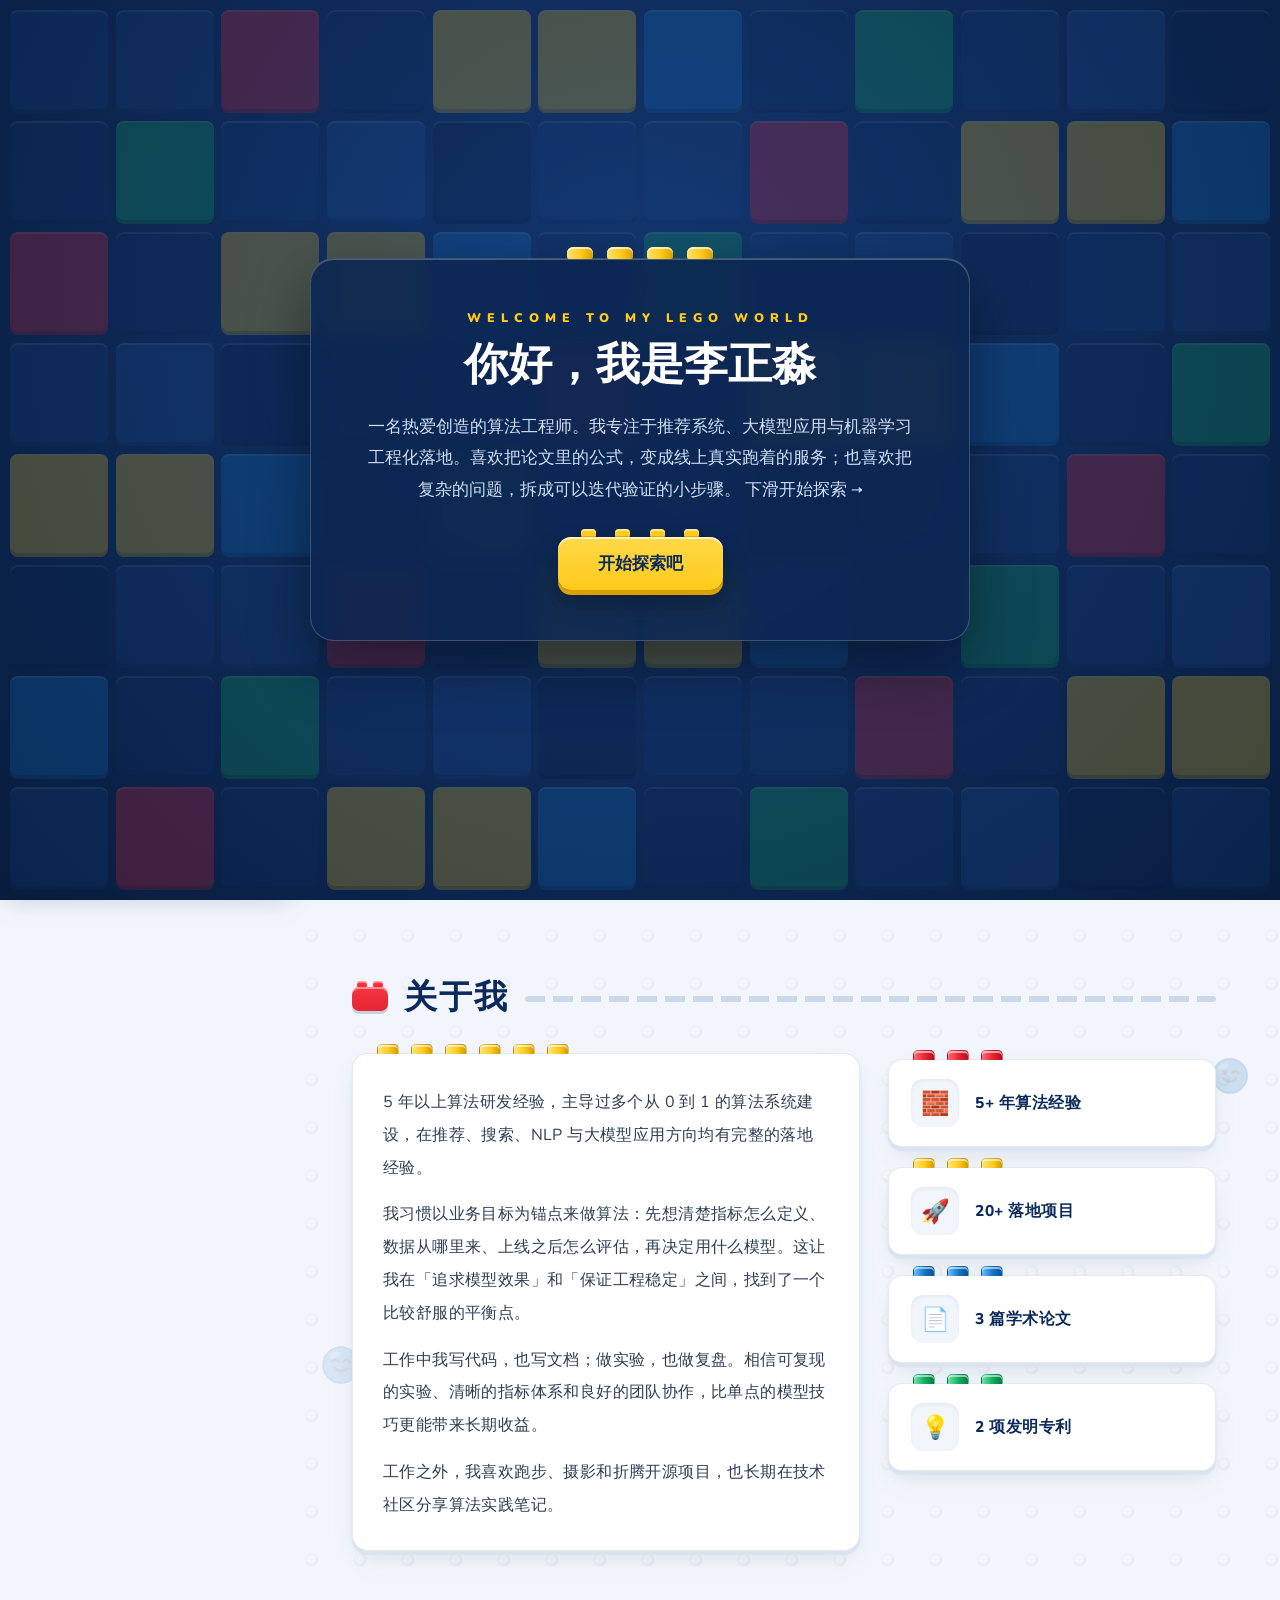
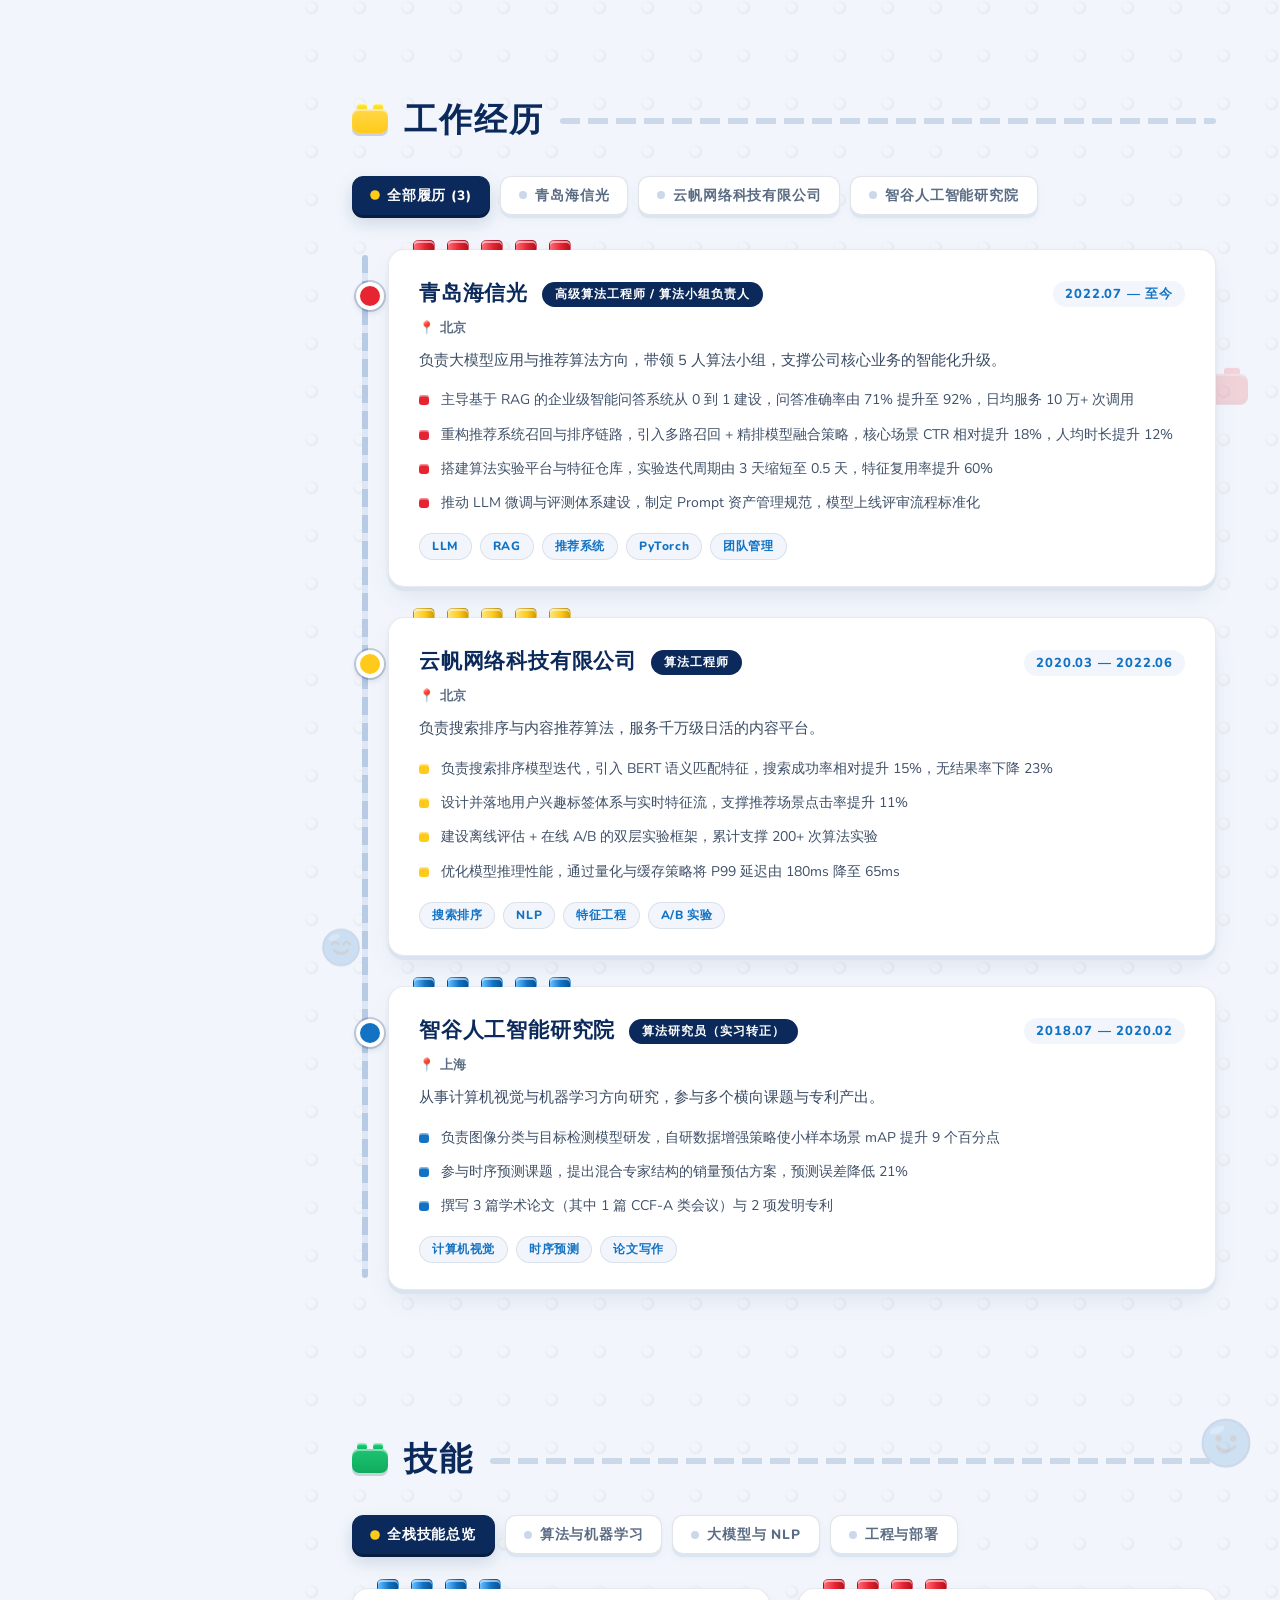
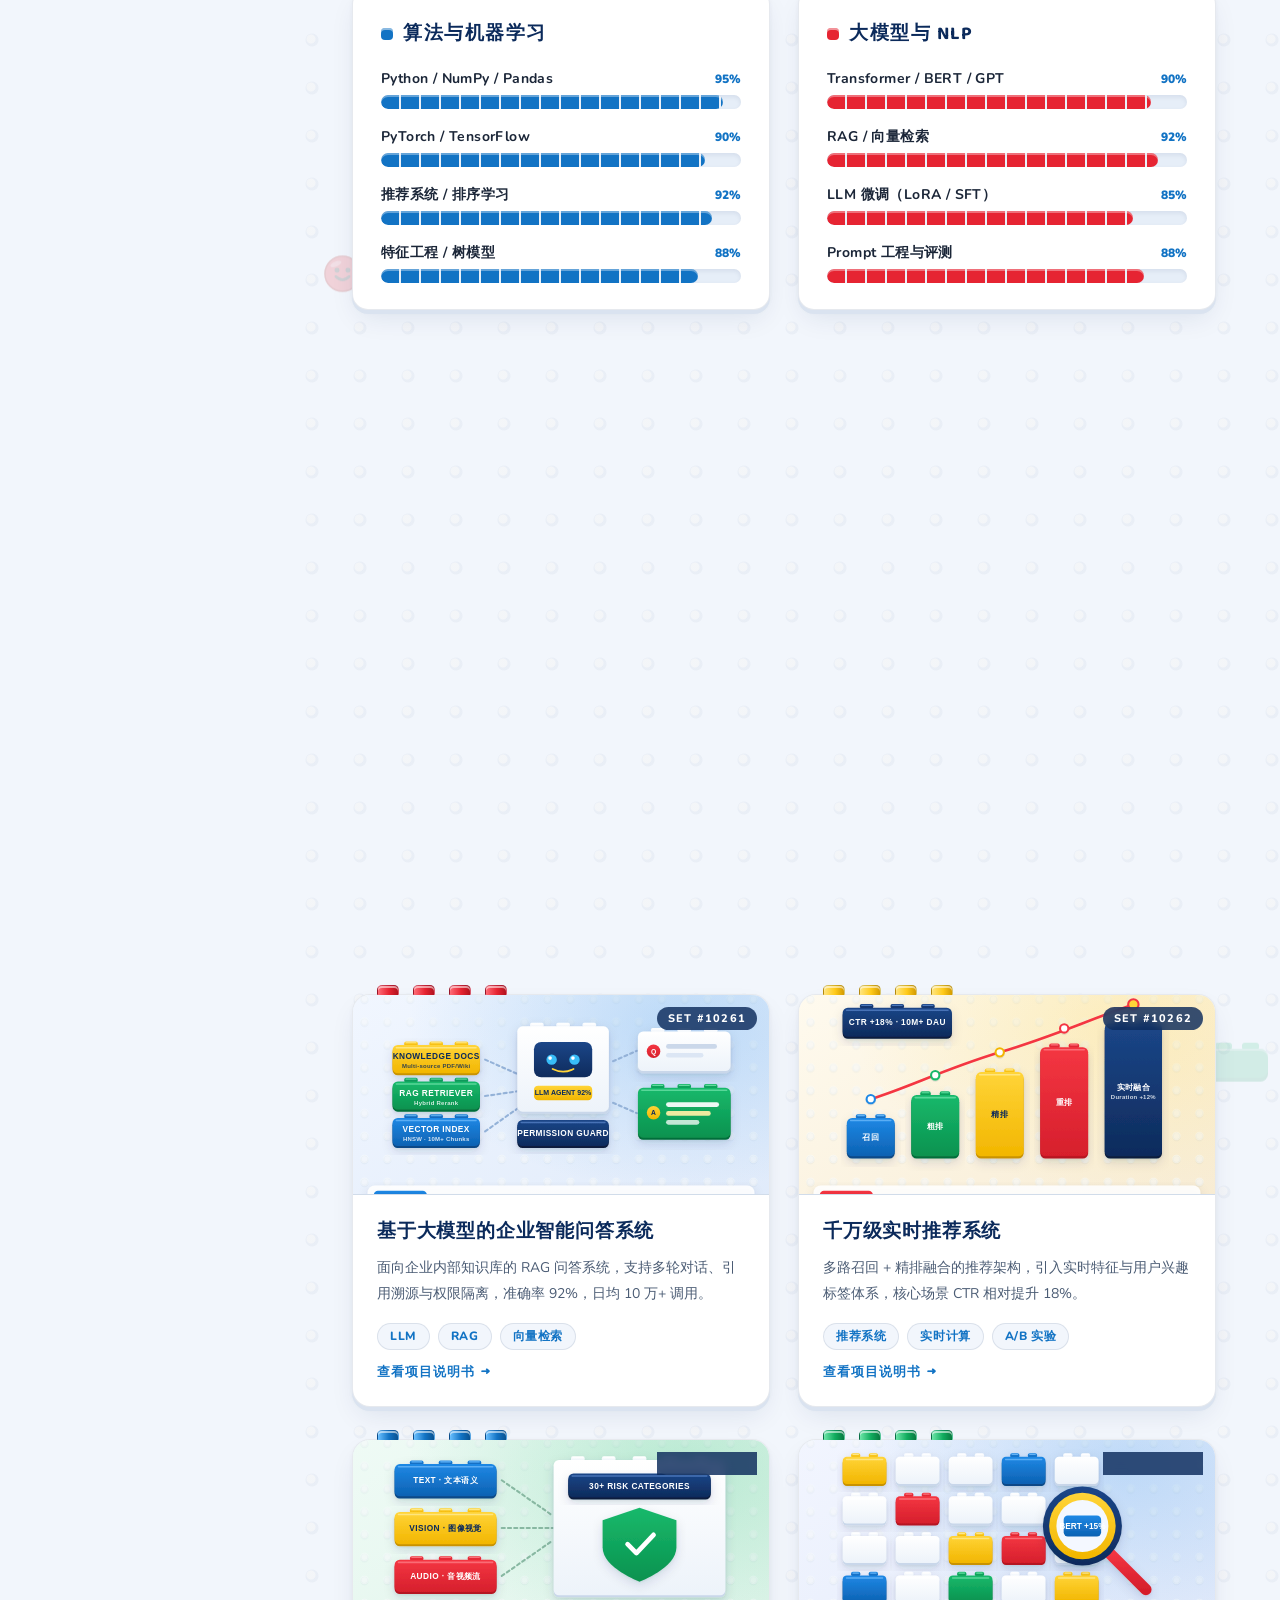
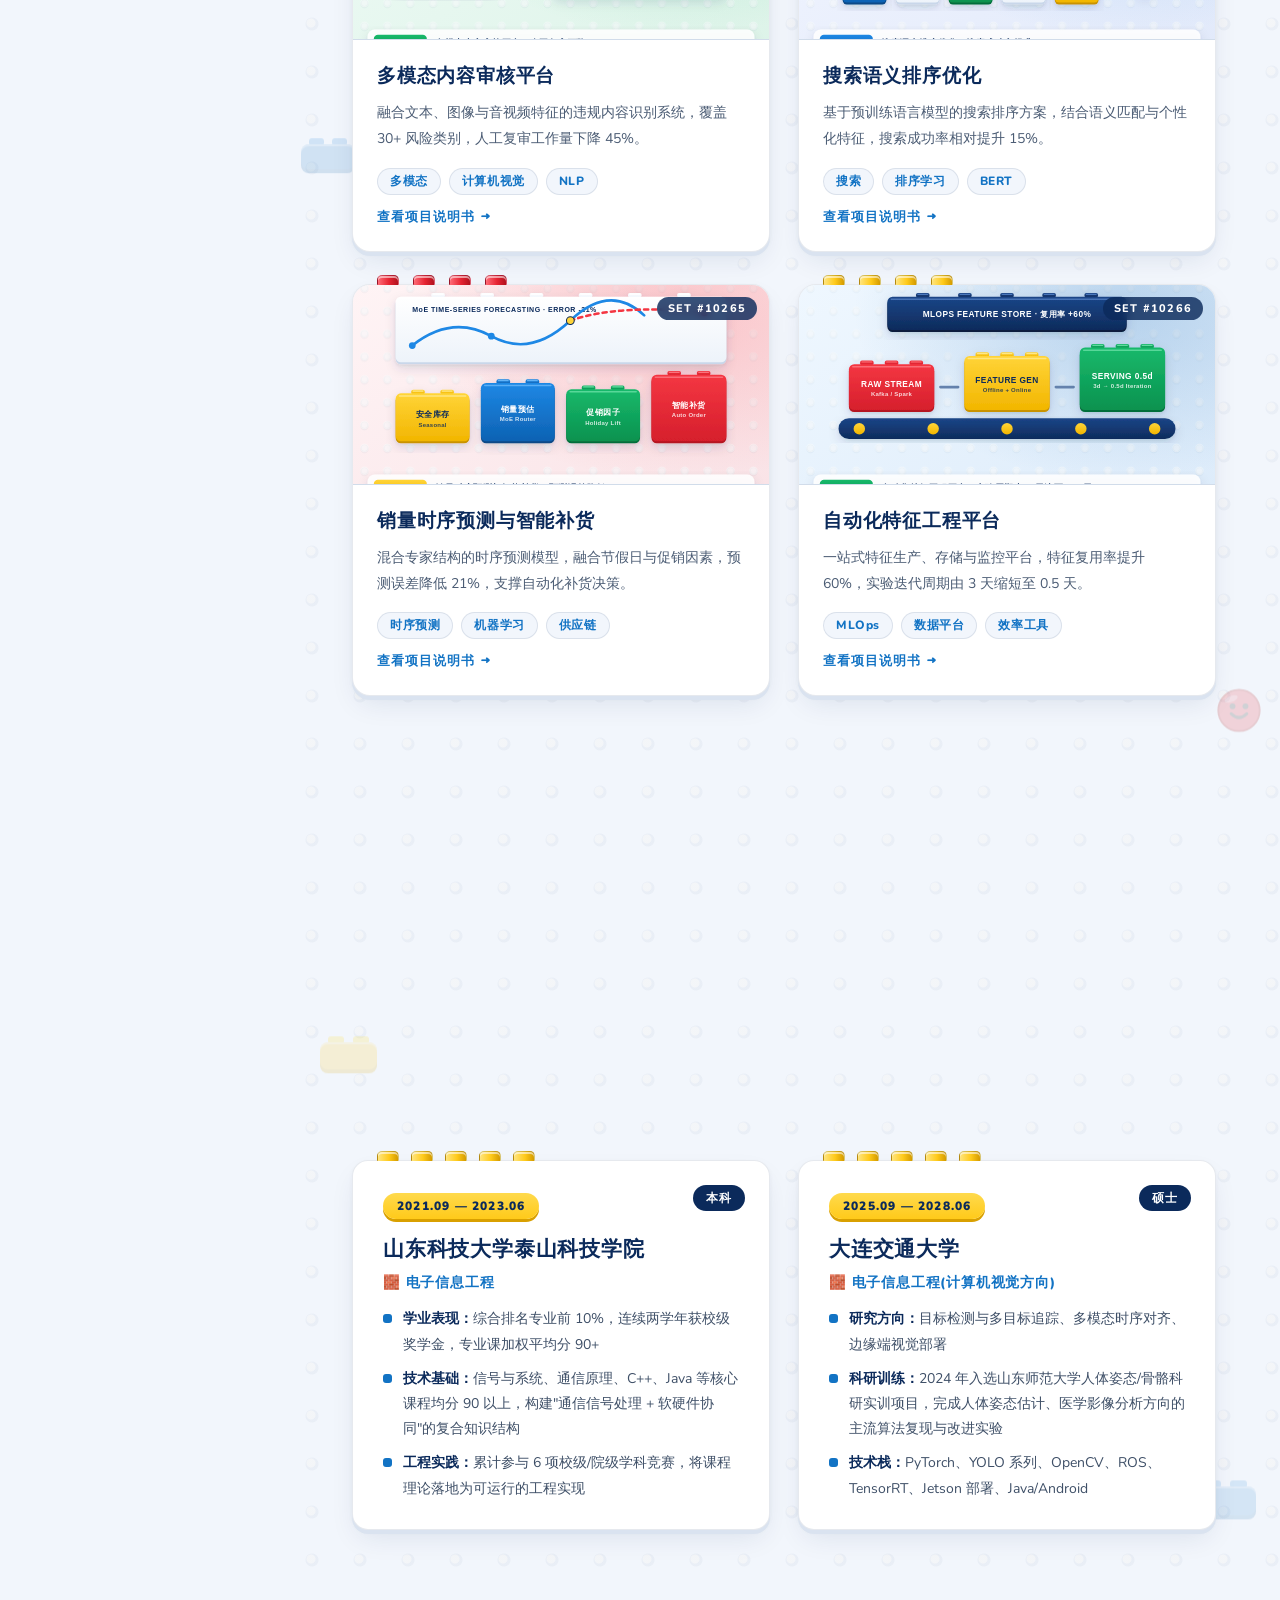
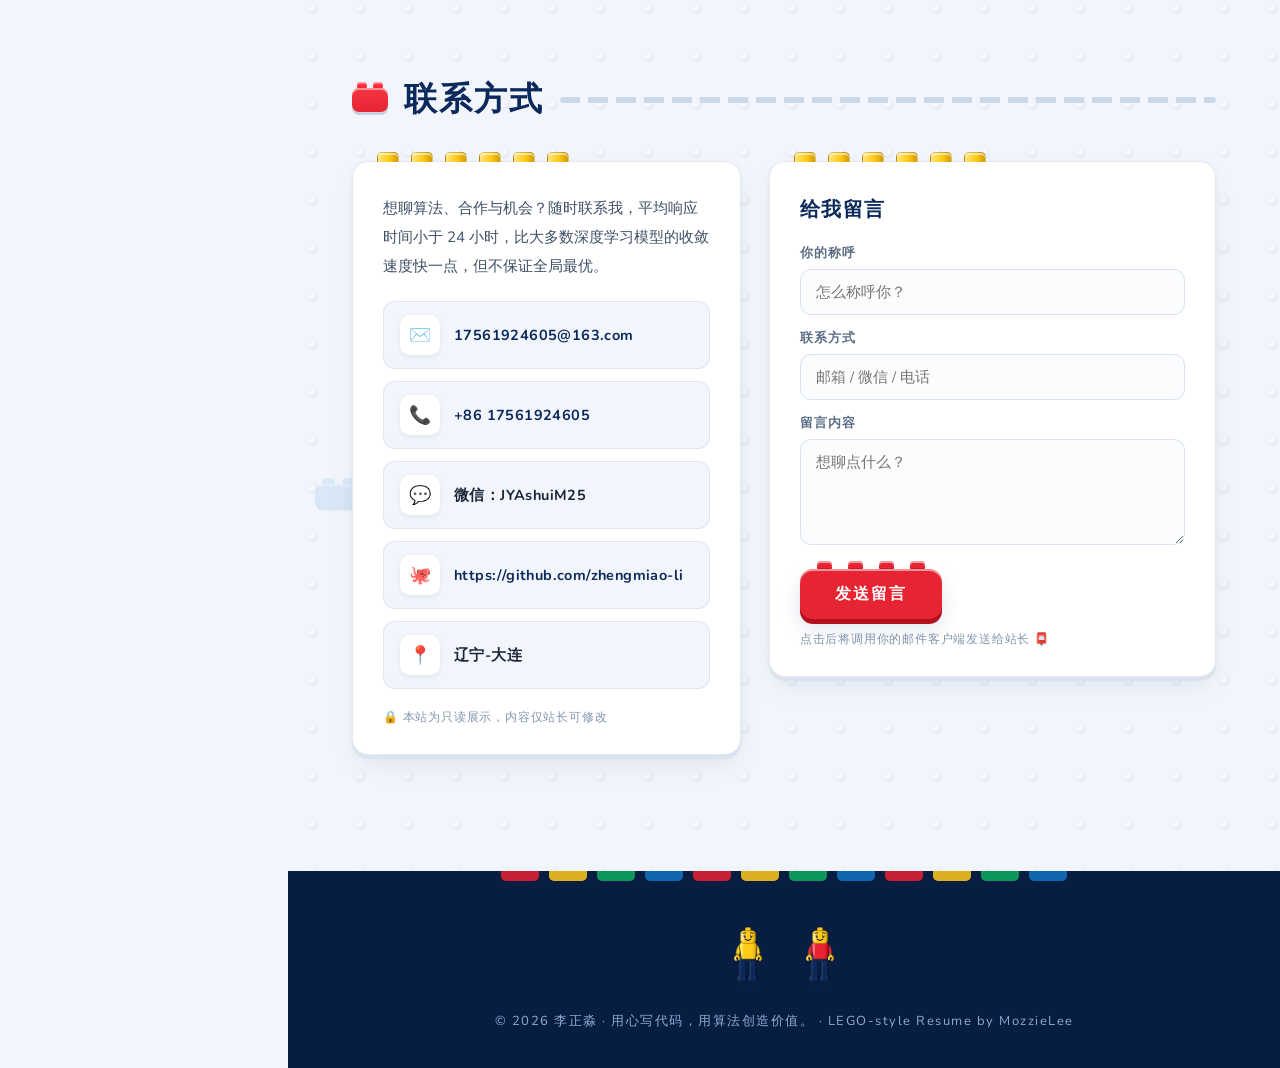
==== commit 83ff8006: "fix(realtime-sync): bypass CDN cache & enable 0ms live updates (index.html)" ====
--- a/index.html
+++ b/index.html
@@ -507,6 +507,6 @@
   </div>
 </div>
 
-<script src="js/app.min.js?v=e83861f2"></script>
+<script src="js/app.min.js?v=d7c08374"></script>
 </body>
 </html>
--- a/css/style.min.css
+++ b/css/style.min.css
@@ -1026,4 +1026,199 @@
 .brick-card{padding:26px 20px 22px}
 .welcome-card{padding:36px 22px}
 .train-track{height:54px}
+}
+.hero-grid{
+position:relative;z-index:3;width:100%;max-width:1180px;margin:0 auto;
+display:grid;grid-template-columns:1.2fr .88fr;gap:42px;align-items:center;
+}
+.castle-stage{
+position:relative;display:flex;justify-content:center;align-items:center;
+padding:14px 10px 20px;
+}
+.castle-orb{
+position:absolute;z-index:4;pointer-events:none;border-radius:7px;
+box-shadow:inset 0 2px 0 rgba(255,255,255,.55), 0 6px 14px rgba(11,42,91,.16);
+}
+.castle-orb::before,.castle-orb::after{
+content:"";position:absolute;top:-5px;width:11px;height:5px;border-radius:3px 3px 1px 1px;
+background:inherit;filter:brightness(1.08);
+}
+.castle-orb::before{left:5px}
+.castle-orb::after{right:5px}
+.castle-orb.orb-1{
+width:38px;height:22px;background:var(--yellow);top:18px;left:4px;
+animation:orbFloat1 4.5s ease-in-out infinite;
+}
+.castle-orb.orb-2{
+width:38px;height:22px;background:var(--red);bottom:38px;right:2px;
+animation:orbFloat2 5.2s .6s ease-in-out infinite;
+}
+@keyframes orbFloat1{
+0%,100%{transform:translateY(0) rotate(-6deg)}
+50%{transform:translateY(-14px) rotate(6deg)}
+}
+@keyframes orbFloat2{
+0%,100%{transform:translateY(0) rotate(5deg)}
+50%{transform:translateY(-12px) rotate(-5deg)}
+}
+.castle-frame{
+position:relative;width:min(368px,100%);
+background:linear-gradient(180deg,#12356E 0%,#0B2A5B 100%);
+border-radius:20px;
+box-shadow:0 8px 0 #071A3B, 0 24px 48px -8px rgba(11,42,91,.28);
+transition:transform .32s cubic-bezier(.2,1.15,.35,1), box-shadow .32s ease;
+animation:castleBreath 6s ease-in-out infinite;
+}
+@keyframes castleBreath{
+0%,100%{transform:translateY(0)}
+50%{transform:translateY(-6px)}
+}
+.castle-frame:hover{
+transform:translateY(-8px) scale(1.01);
+box-shadow:0 12px 0 #071A3B, 0 32px 60px -8px rgba(11,42,91,.34);
+}
+.castle-crown-svg{
+width:100%;height:auto;display:block;margin-top:-36px;
+filter:drop-shadow(0 4px 6px rgba(7,26,59,.22));
+overflow:visible;
+}
+.castle-flag{
+transform-box:fill-box;transform-origin:left center;
+animation:flagWave 2.2s ease-in-out infinite alternate;
+}
+.castle-flag.flag-r{animation-delay:.45s}
+@keyframes flagWave{
+0%{transform:skewY(-4deg) scaleX(.94)}
+50%{transform:skewY(3deg) scaleX(1.03)}
+100%{transform:skewY(-2deg) scaleX(.97)}
+}
+.castle-merlons rect:nth-child(2n){
+animation:merlonPulse 2.8s ease-in-out infinite alternate;
+}
+@keyframes merlonPulse{
+0%{transform:translateY(0)}
+100%{transform:translateY(-2px)}
+}
+.castle-body{
+display:grid;grid-template-columns:34px 1fr 34px;gap:8px;
+padding:6px 12px 12px;align-items:stretch;
+}
+.castle-pillar{
+position:relative;display:flex;flex-direction:column;gap:6px;justify-content:space-between;
+}
+.wall-brick{
+display:block;width:100%;height:42px;border-radius:5px;position:relative;
+box-shadow:inset 0 2px 0 rgba(255,255,255,.45), inset 0 -3px 0 rgba(0,0,0,.22);
+}
+.wall-brick.b-slate{background:linear-gradient(180deg,#E2ECF8,#C4D5EC)}
+.wall-brick.b-navy{background:linear-gradient(180deg,#1F4E94,#12356E)}
+.wall-brick.b-gold{background:linear-gradient(180deg,#FFE270,var(--yellow))}
+.castle-torch{
+position:absolute;top:44%;left:50%;transform:translate(-50%,-50%);
+width:22px;height:44px;z-index:5;display:flex;flex-direction:column;align-items:center;
+pointer-events:none;
+}
+.torch-holder{
+width:10px;height:20px;border-radius:3px 3px 5px 5px;
+background:linear-gradient(90deg,#6E7F99,#39485E);
+border-top:3px solid var(--yellow);
+box-shadow:0 3px 6px rgba(0,0,0,.35);
+}
+.torch-flame{
+position:relative;width:18px;height:22px;margin-bottom:-2px;
+filter:drop-shadow(0 0 8px rgba(255,160,0,.85));
+}
+.torch-flame i:first-child{
+position:absolute;inset:2px 2px 0 2px;
+background:radial-gradient(circle at 50% 70%,#FFF3A8 10%,#FFCA1A 50%,#E62432 95%);
+border-radius:50% 50% 35% 35% / 65% 65% 35% 35%;
+animation:torchFlicker .55s ease-in-out infinite alternate;
+}
+.torch-flame i:last-child{
+position:absolute;width:6px;height:6px;left:6px;top:0;border-radius:50%;
+background:#FFE680;
+animation:emberRise 1.4s ease-out infinite;
+}
+@keyframes torchFlicker{
+0%{transform:scale(.92,1.06) rotate(-4deg)}
+100%{transform:scale(1.06,.94) rotate(4deg)}
+}
+@keyframes emberRise{
+0%{transform:translateY(6px) scale(1);opacity:.95}
+100%{transform:translateY(-14px) scale(.2);opacity:0}
+}
+.castle-viewport{
+position:relative;height:316px;
+border-radius:88px 88px 14px 14px;
+overflow:hidden;
+background:#DCE8F8;
+border:4px solid #FFCA1A;
+box-shadow:inset 0 0 0 3px rgba(11,42,91,.25), 0 8px 20px rgba(0,0,0,.28);
+cursor:pointer;
+}
+.castle-viewport img{
+width:100%;height:100%;object-fit:cover;display:block;
+transition:transform .5s cubic-bezier(.2,1,.35,1);
+}
+.castle-viewport:hover img{transform:scale(1.05)}
+.castle-photo-overlay{
+position:absolute;inset:auto 0 0 0;padding:12px 10px;
+background:linear-gradient(180deg,transparent,rgba(7,26,59,.86));
+color:#fff;text-align:center;font-size:12.5px;font-weight:800;letter-spacing:1px;
+opacity:0;transform:translateY(8px);
+transition:opacity .25s ease,transform .25s ease;
+}
+.castle-viewport:hover .castle-photo-overlay{opacity:1;transform:translateY(0)}
+.castle-gate-shutter{
+position:absolute;inset:0;z-index:6;pointer-events:none;
+background:
+repeating-linear-gradient(90deg,rgba(11,42,91,.92) 0 10px,rgba(30,75,143,.88) 10px 24px),
+repeating-linear-gradient(180deg,var(--yellow) 0 8px,transparent 8px 44px);
+transform:translateY(-102%);
+transition:transform .42s cubic-bezier(.3,1.05,.4,1);
+}
+.castle-gate-shutter.closing{transform:translateY(0)}
+.castle-base{
+position:relative;margin:0 10px 10px;padding:12px 14px;
+background:linear-gradient(180deg,#1B4688,#0E2B5C);
+border-radius:14px;border:1px solid rgba(255,255,255,.15);
+display:flex;align-items:center;justify-content:space-between;gap:10px;
+}
+.castle-base-studs{
+position:absolute;top:-7px;left:50%;transform:translateX(-50%);
+display:flex;gap:14px;pointer-events:none;
+}
+.castle-base-studs i{
+width:18px;height:7px;border-radius:3px 3px 1px 1px;
+background:linear-gradient(90deg,#FFE57F,var(--yellow) 60%,#D49B00);
+}
+.castle-gear{
+width:30px;height:30px;flex:none;
+animation:gearSpin 9s linear infinite;
+}
+.castle-gear.gear-r{animation-direction:reverse}
+@keyframes gearSpin{to{transform:rotate(360deg)}}
+.castle-base-info{
+display:flex;flex-direction:column;align-items:center;gap:6px;flex:1;
+}
+.castle-tag{
+font-size:10.5px;font-weight:900;letter-spacing:2px;color:#A8C2E8;
+}
+.castle-upload-btn{
+border:none;border-radius:9px;padding:6px 16px;
+background:linear-gradient(180deg,#FFDA4D,var(--yellow));
+color:var(--navy);font-family:var(--font);font-size:12.5px;font-weight:900;letter-spacing:1px;
+box-shadow:inset 0 1.5px 0 rgba(255,255,255,.7), 0 3px 0 var(--yellow-dark);
+transition:transform .16s ease,box-shadow .16s ease;
+}
+.castle-upload-btn:hover{
+transform:translateY(-2px);
+box-shadow:inset 0 1.5px 0 rgba(255,255,255,.8), 0 5px 0 var(--yellow-dark);
+}
+.castle-upload-btn:active{transform:translateY(1px)}
+.hero-bricks{opacity:.45}
+.hero-figs{right:clamp(18px,3vw,44px);bottom:12px;transform:scale(.82);transform-origin:bottom right}
+@media (max-width:1120px){
+.hero-grid{grid-template-columns:1fr;gap:36px}
+.castle-stage{order:-1;margin-top:12px}
 }
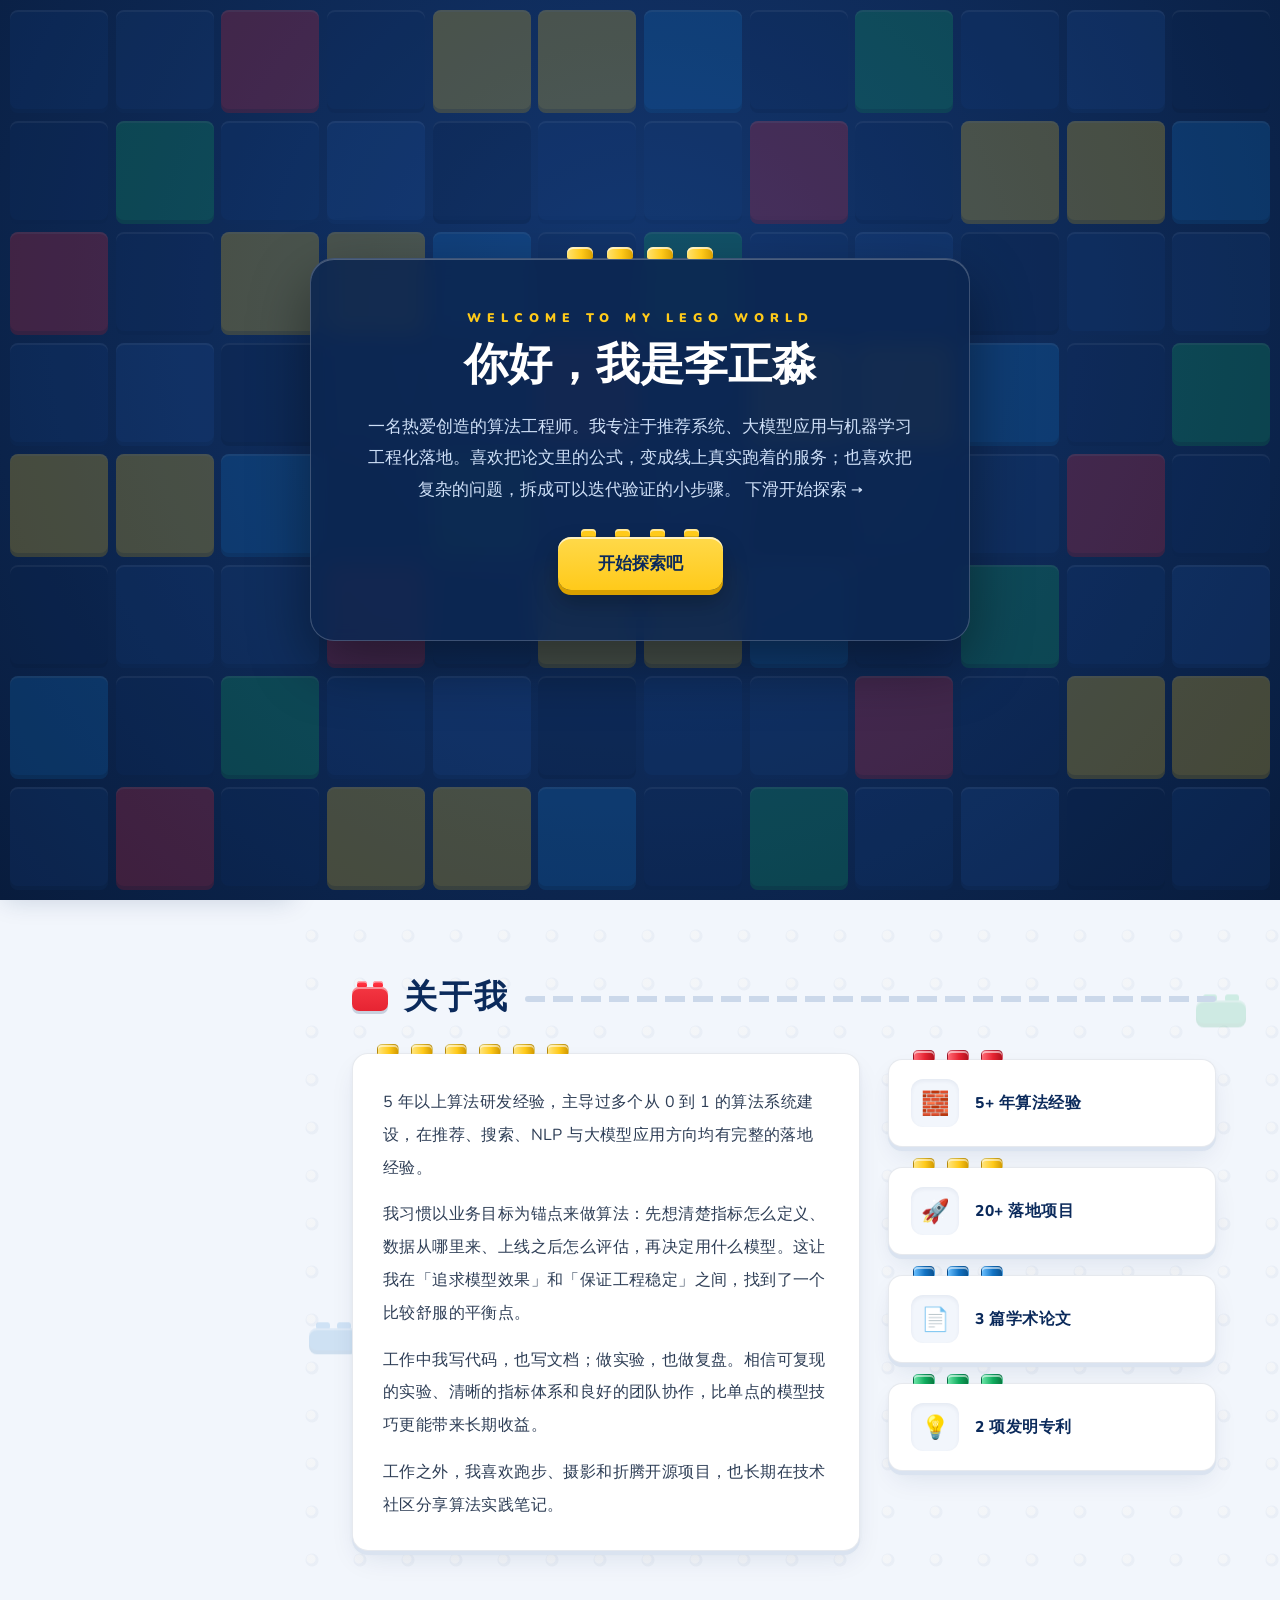
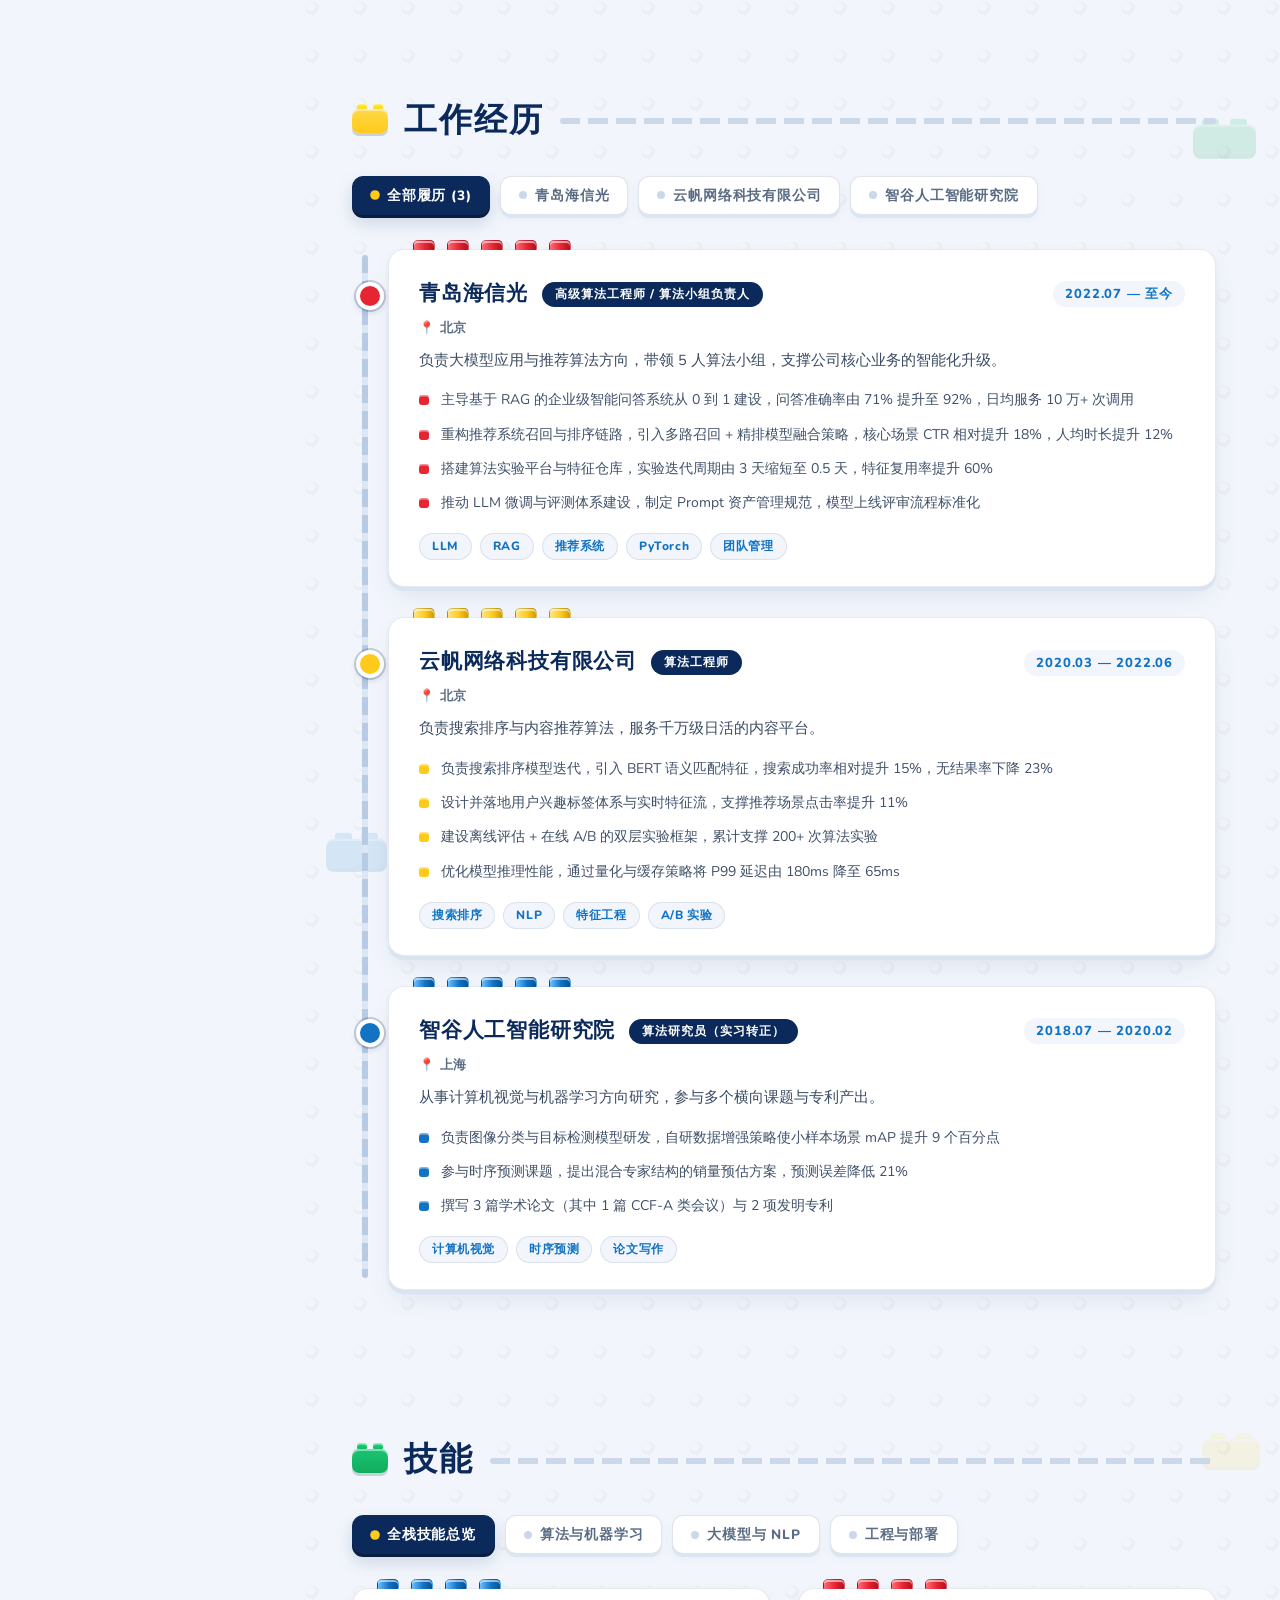
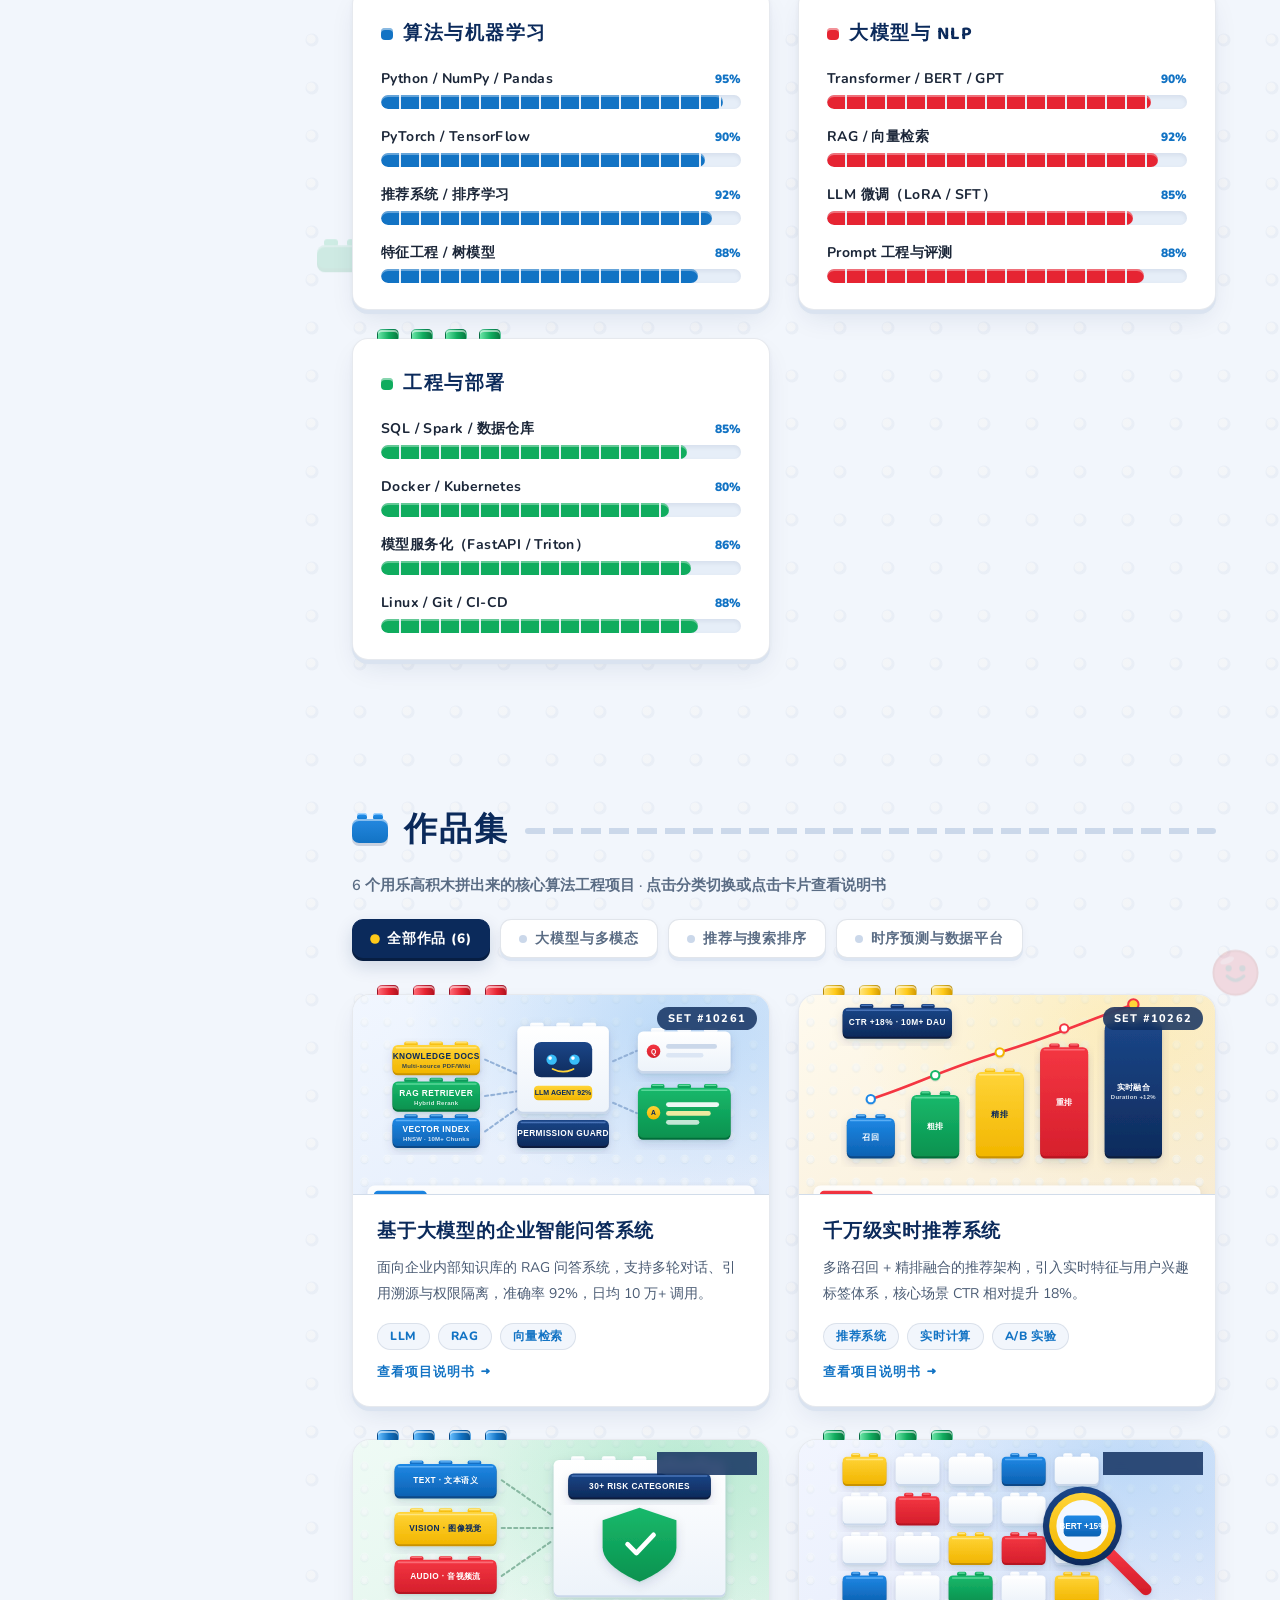
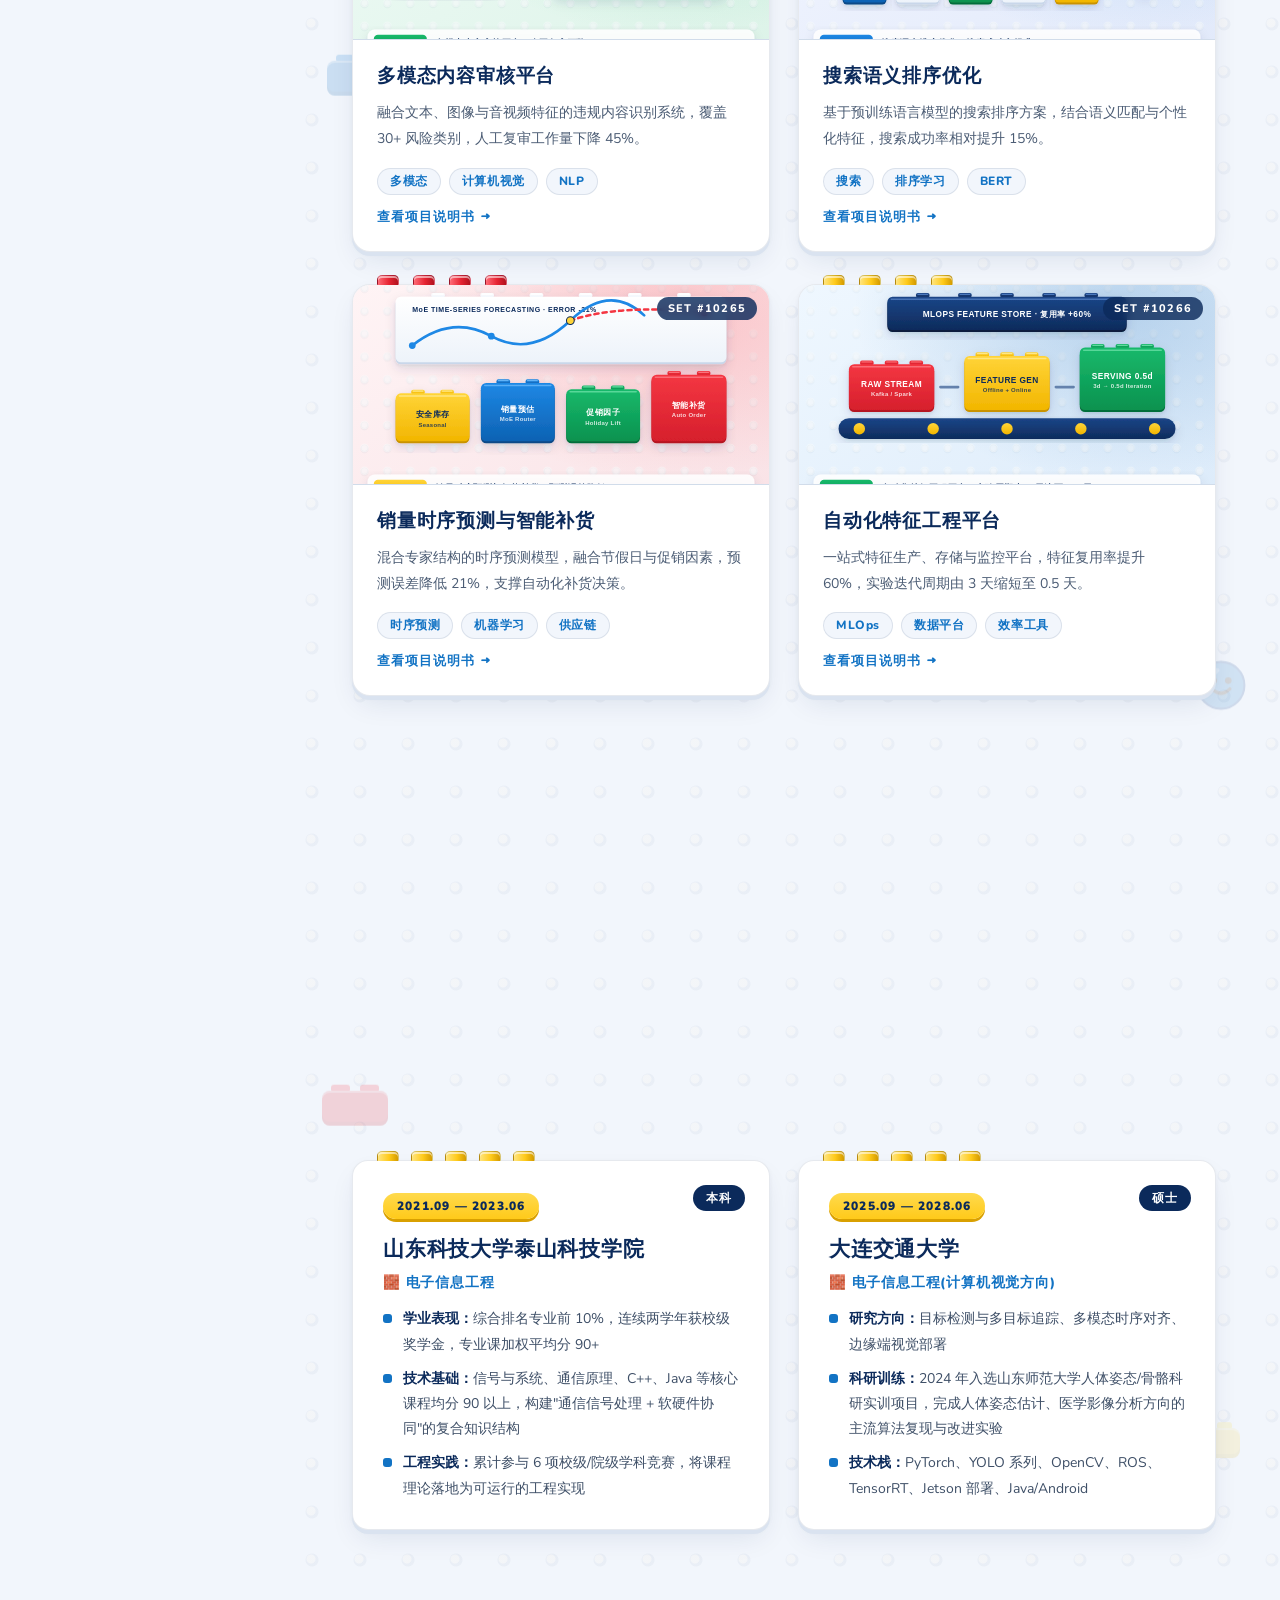
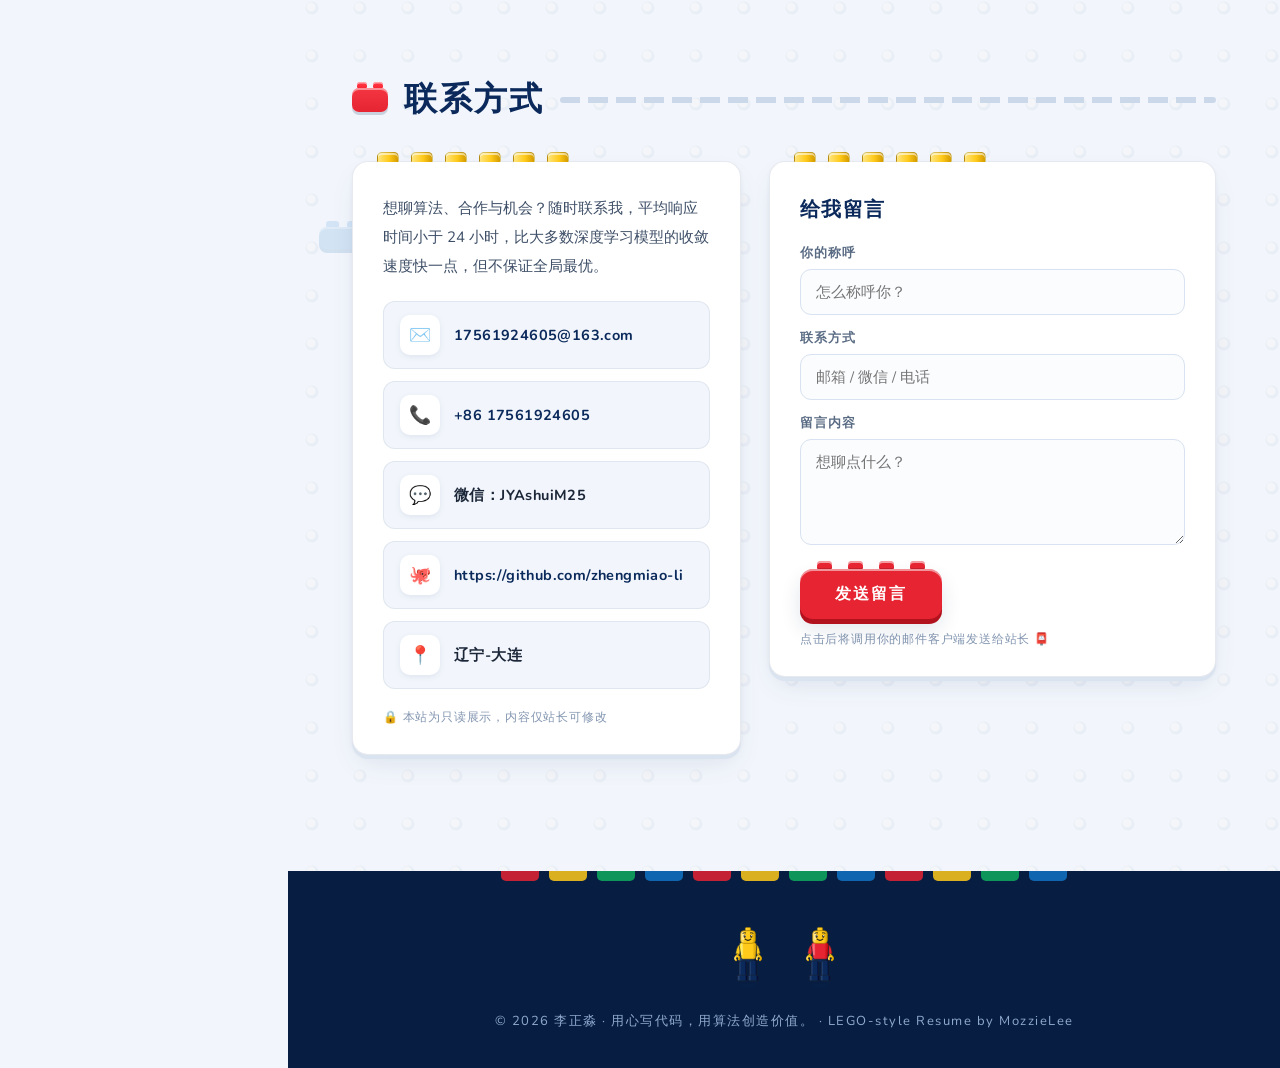
==== commit c16a8f04: "feat(admin): reset admin password to lego2026 & enable auto realtime sync (index.html)" ====
--- a/index.html
+++ b/index.html
@@ -9,7 +9,7 @@
 <link rel="preconnect" href="https://fonts.googleapis.com">
 <link rel="preconnect" href="https://fonts.gstatic.com" crossorigin>
 <link href="https://fonts.googleapis.com/css2?family=Nunito:wght@400;600;700;800;900&family=Baloo+2:wght@600;700;800&display=swap" rel="stylesheet">
-<link rel="stylesheet" href="css/style.min.css?v=4ff7f633">
+<link rel="stylesheet" href="css/style.min.css?v=0d2c6dbf">
 </head>
 <body>
 
@@ -39,7 +39,6 @@
   <div class="bt-layer bt-core"><div class="bt-core-box"></div></div>
   <div class="bt-layer bt-smileys" id="btSmileys"></div>
 
-  <!-- 乐高积木拼装加载中心卡 -->
   <div class="bt-label" id="btLabel">
     <div class="bt-card-studs"><i></i><i></i><i></i><i></i></div>
     <div class="bt-stage-tag" id="btStageTag">MODULE 01 / 07</div>
@@ -61,7 +60,7 @@
   </div>
 </div>
 
-<!-- ============ 乐高小火车进度条（车头朝右领跑，柔和工作室投影无溢出） ============ -->
+<!-- ============ 乐高小火车进度条 ============ -->
 <div class="train-track" id="trainTrack" aria-hidden="true">
   <div class="train-rail"></div>
   <div class="rail-fill" id="railFill"></div>
@@ -73,14 +72,11 @@
         <linearGradient id="trYel" x1="0" y1="0" x2="0" y2="1"><stop offset="0%" stop-color="#FFD642"/><stop offset="100%" stop-color="#E5A800"/></linearGradient>
         <linearGradient id="trGrn" x1="0" y1="0" x2="0" y2="1"><stop offset="0%" stop-color="#1CC472"/><stop offset="100%" stop-color="#0A8F4C"/></linearGradient>
       </defs>
-      <!-- 烟囱烟雾（从右侧车头烟囱向左上柔和飘散） -->
       <g class="smoke">
         <circle cx="130" cy="8" r="3.8"/><circle cx="120" cy="5" r="3"/><circle cx="111" cy="3" r="2.2"/>
       </g>
-      <!-- 车厢挂钩 -->
       <rect x="40" y="31" width="10" height="3.5" rx="1.5" fill="#3B5278"/>
       <rect x="84" y="31" width="10" height="3.5" rx="1.5" fill="#3B5278"/>
-      <!-- 车厢2（后车厢 · 绿色乐高积木） -->
       <rect x="10" y="18.5" width="7" height="4" rx="1.5" fill="url(#trGrn)"/>
       <rect x="20" y="18.5" width="7" height="4" rx="1.5" fill="url(#trGrn)"/>
       <rect x="30" y="18.5" width="7" height="4" rx="1.5" fill="url(#trGrn)"/>
@@ -89,7 +85,6 @@
       <circle cx="14" cy="30.5" r="3.1" fill="#F4F8FF"/>
       <circle cx="24" cy="30.5" r="3.1" fill="#F4F8FF"/>
       <circle cx="34" cy="30.5" r="3.1" fill="#F4F8FF"/>
-      <!-- 车厢1（中车厢 · 黄色乐高积木） -->
       <rect x="52" y="16.5" width="8" height="4" rx="1.5" fill="url(#trYel)"/>
       <rect x="63" y="16.5" width="8" height="4" rx="1.5" fill="url(#trYel)"/>
       <rect x="74" y="16.5" width="8" height="4" rx="1.5" fill="url(#trYel)"/>
@@ -98,19 +93,14 @@
       <circle cx="57" cy="29.5" r="3.4" fill="#FFF"/>
       <circle cx="67" cy="29.5" r="3.4" fill="#FFF"/>
       <circle cx="77" cy="29.5" r="3.4" fill="#FFF"/>
-      <!-- 车头（最前方 · 红色乐高蒸汽机车，朝右行驶） -->
       <rect x="95" y="11" width="14" height="5" rx="2" fill="url(#trYel)"/>
       <rect x="92" y="15" width="46" height="24" rx="4.5" fill="url(#trRed)"/>
       <rect x="94" y="16.5" width="42" height="2.2" rx="1" fill="#FFF" opacity="0.35"/>
-      <!-- 驾驶室车窗 -->
       <rect x="96" y="19.5" width="14" height="10.5" rx="2.5" fill="#90D5FF"/>
-      <!-- 蒸汽烟囱 -->
       <rect x="123" y="8" width="10" height="8" rx="2" fill="url(#trRed)"/>
       <rect x="121.5" y="6" width="13" height="3.5" rx="1.5" fill="url(#trYel)"/>
-      <!-- 车头前大灯与排障器 -->
       <rect x="138" y="20.5" width="7" height="14" rx="2" fill="url(#trYel)"/>
       <polygon points="145,34 152,39 145,39" fill="url(#trRed)"/>
-      <!-- 车轮 -->
       <g class="wheels">
         <circle class="wheel" cx="15" cy="43" r="5.4"/><circle class="wheel" cx="33" cy="43" r="5.4"/>
         <circle class="wheel" cx="57" cy="43" r="5.8"/><circle class="wheel" cx="77" cy="43" r="5.8"/>
@@ -199,12 +189,10 @@
 
       <!-- ============ 动态 LEGO 城堡风格个人照片相框 ============ -->
       <div class="castle-stage reveal" id="castleStage">
-        <!-- 悬浮护卫积木装饰 -->
         <div class="castle-orb orb-1" aria-hidden="true"></div>
         <div class="castle-orb orb-2" aria-hidden="true"></div>
 
         <div class="castle-frame" id="castleFrame">
-          <!-- 顶部双子塔尖、动态飘扬乐高皇家旗帜与城墙垛口 SVG -->
           <svg class="castle-crown-svg" viewBox="0 0 380 96" aria-hidden="true">
             <defs>
               <linearGradient id="cStone" x1="0" y1="0" x2="0" y2="1">
@@ -220,73 +208,52 @@
                 <stop offset="0%" stop-color="#E2EBF8"/><stop offset="100%" stop-color="#C4D4EC"/>
               </linearGradient>
             </defs>
-
-            <!-- 左塔旗杆与动态飘扬旗帜 -->
             <line x1="44" y1="6" x2="44" y2="34" stroke="#0B2A5B" stroke-width="3" stroke-linecap="round"/>
             <circle cx="44" cy="6" r="3.5" fill="url(#cGold)"/>
             <g class="castle-flag flag-l">
               <path d="M45 8 Q62 4 78 13 Q62 21 45 18 Z" fill="url(#cRed)"/>
               <circle cx="56" cy="13" r="2.5" fill="#FFCA1A"/>
             </g>
-
-            <!-- 右塔旗杆与动态飘扬旗帜 -->
             <line x1="336" y1="6" x2="336" y2="34" stroke="#0B2A5B" stroke-width="3" stroke-linecap="round"/>
             <circle cx="336" cy="6" r="3.5" fill="url(#cGold)"/>
             <g class="castle-flag flag-r">
               <path d="M337 8 Q354 4 370 13 Q354 21 337 18 Z" fill="url(#cGold)"/>
               <circle cx="348" cy="13" r="2.5" fill="#E62432"/>
             </g>
-
-            <!-- 左角楼塔顶（阶梯式乐高锥顶） -->
             <rect x="28" y="30" width="32" height="8" rx="2.5" fill="url(#cRed)"/>
             <rect x="20" y="38" width="48" height="10" rx="3" fill="url(#cRed)"/>
             <rect x="14" y="48" width="60" height="48" rx="4" fill="url(#cStone)"/>
             <rect x="22" y="54" width="18" height="8" rx="2" fill="url(#cSlate)" opacity="0.28"/>
             <rect x="46" y="66" width="18" height="8" rx="2" fill="url(#cSlate)" opacity="0.22"/>
-            <!-- 左角楼垛口凸点 -->
             <rect x="18" y="43" width="12" height="5" rx="2" fill="url(#cGold)"/>
             <rect x="38" y="43" width="12" height="5" rx="2" fill="url(#cGold)"/>
             <rect x="58" y="43" width="12" height="5" rx="2" fill="url(#cGold)"/>
-
-            <!-- 右角楼塔顶（阶梯式乐高锥顶） -->
             <rect x="320" y="30" width="32" height="8" rx="2.5" fill="url(#cRed)"/>
             <rect x="312" y="38" width="48" height="10" rx="3" fill="url(#cRed)"/>
             <rect x="306" y="48" width="60" height="48" rx="4" fill="url(#cStone)"/>
             <rect x="340" y="54" width="18" height="8" rx="2" fill="url(#cSlate)" opacity="0.28"/>
             <rect x="316" y="66" width="18" height="8" rx="2" fill="url(#cSlate)" opacity="0.22"/>
-            <!-- 右角楼垛口凸点 -->
             <rect x="310" y="43" width="12" height="5" rx="2" fill="url(#cGold)"/>
             <rect x="330" y="43" width="12" height="5" rx="2" fill="url(#cGold)"/>
             <rect x="350" y="43" width="12" height="5" rx="2" fill="url(#cGold)"/>
-
-            <!-- 中央城墙垛口（Merlons & Crenels） -->
             <rect x="74" y="62" width="232" height="34" fill="url(#cStone)"/>
-            <!-- 5 座乐高城垛方块 + 顶部金色凸点 -->
             <g class="castle-merlons">
               <rect x="82" y="46" width="32" height="18" rx="3" fill="url(#cSlate)"/>
               <rect x="90" y="40" width="16" height="6" rx="2" fill="url(#cGold)"/>
-
               <rect x="128" y="46" width="32" height="18" rx="3" fill="url(#cSlate)"/>
               <rect x="136" y="40" width="16" height="6" rx="2" fill="url(#cRed)"/>
-
               <rect x="174" y="42" width="32" height="22" rx="3" fill="url(#cGold)"/>
               <rect x="182" y="36" width="16" height="6" rx="2" fill="url(#cRed)"/>
-
               <rect x="220" y="46" width="32" height="18" rx="3" fill="url(#cSlate)"/>
               <rect x="228" y="40" width="16" height="6" rx="2" fill="url(#cRed)"/>
-
               <rect x="266" y="46" width="32" height="18" rx="3" fill="url(#cSlate)"/>
               <rect x="274" y="40" width="16" height="6" rx="2" fill="url(#cGold)"/>
             </g>
-
-            <!-- 中央皇家乐高盾牌徽章 -->
             <path d="M175 56 L205 56 L205 74 C205 84 190 91 190 91 C190 91 175 84 175 74 Z" fill="url(#cRed)" stroke="#FFCA1A" stroke-width="2.2"/>
             <polygon points="190,62 193,69 200,69 194.5,73 196.5,80 190,75.5 183.5,80 185.5,73 180,69 187,69" fill="#FFCA1A"/>
           </svg>
 
-          <!-- 城墙中部：左右积木立柱 + 动态火把 + 中央拱门个人照片槽 -->
           <div class="castle-body">
-            <!-- 左侧城墙立柱与动态火把 -->
             <div class="castle-pillar pillar-l" aria-hidden="true">
               <span class="wall-brick b-slate"></span>
               <span class="wall-brick b-navy"></span>
@@ -300,9 +267,7 @@
               </div>
             </div>
 
-            <!-- 城堡拱门相框核心区 -->
             <div class="castle-viewport" id="castleViewport" title="点击上传或更换个人照片">
-              <!-- 城门开合过场栅栏 -->
               <div class="castle-gate-shutter" id="castleGateShutter" aria-hidden="true"></div>
               <img id="heroPhotoImg" src="assets/avatar-placeholder.svg" alt="李正淼个人照片">
               <div class="castle-photo-overlay">
@@ -310,7 +275,6 @@
               </div>
             </div>
 
-            <!-- 右侧城墙立柱与动态火把 -->
             <div class="castle-pillar pillar-r" aria-hidden="true">
               <span class="wall-brick b-slate"></span>
               <span class="wall-brick b-navy"></span>
@@ -325,23 +289,18 @@
             </div>
           </div>
 
-          <!-- 城堡底座：动态旋转乐高机械齿轮 + 铭牌与上传按钮 -->
           <div class="castle-base">
             <div class="castle-base-studs" aria-hidden="true"><i></i><i></i><i></i><i></i><i></i><i></i></div>
-            <!-- 左旋转齿轮 -->
             <svg class="castle-gear gear-l" viewBox="0 0 36 36" aria-hidden="true">
               <circle cx="18" cy="18" r="11" fill="#FFCA1A" stroke="#0B2A5B" stroke-width="2"/>
               <circle cx="18" cy="18" r="14" fill="none" stroke="#FFCA1A" stroke-width="4" stroke-dasharray="5 4"/>
               <circle cx="18" cy="18" r="4.5" fill="#0B2A5B"/>
             </svg>
-
             <div class="castle-base-info">
               <span class="castle-tag">🧱 LEGO CASTLE PORTRAIT</span>
               <button type="button" class="castle-upload-btn" id="castleUploadBtn">📷 上传/更换照片</button>
               <input type="file" id="heroPhotoInput" accept="image/*" hidden>
             </div>
-
-            <!-- 右旋转齿轮 -->
             <svg class="castle-gear gear-r" viewBox="0 0 36 36" aria-hidden="true">
               <circle cx="18" cy="18" r="11" fill="#FFCA1A" stroke="#0B2A5B" stroke-width="2"/>
               <circle cx="18" cy="18" r="14" fill="none" stroke="#FFCA1A" stroke-width="4" stroke-dasharray="5 4"/>
@@ -507,6 +466,6 @@
   </div>
 </div>
 
-<script src="js/app.min.js?v=d7c08374"></script>
+<script src="js/app.min.js?v=872c6051"></script>
 </body>
 </html>
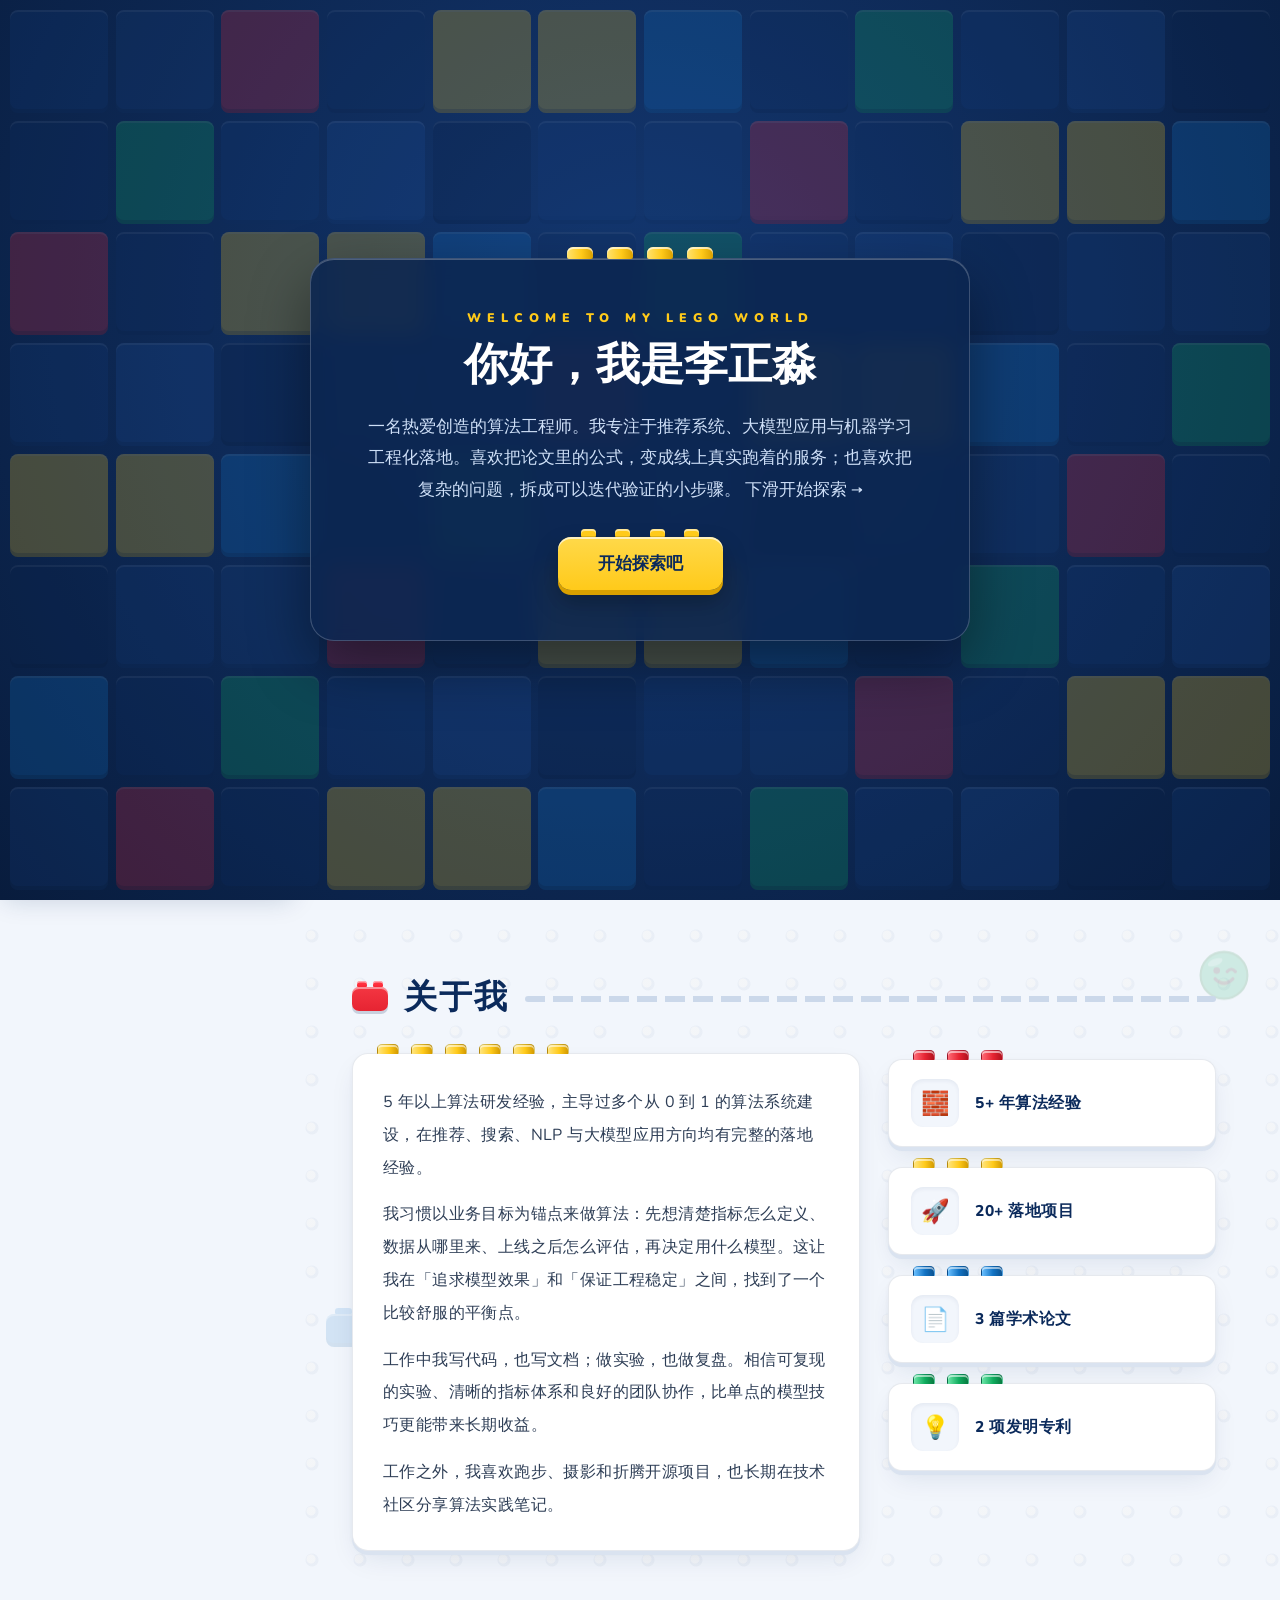
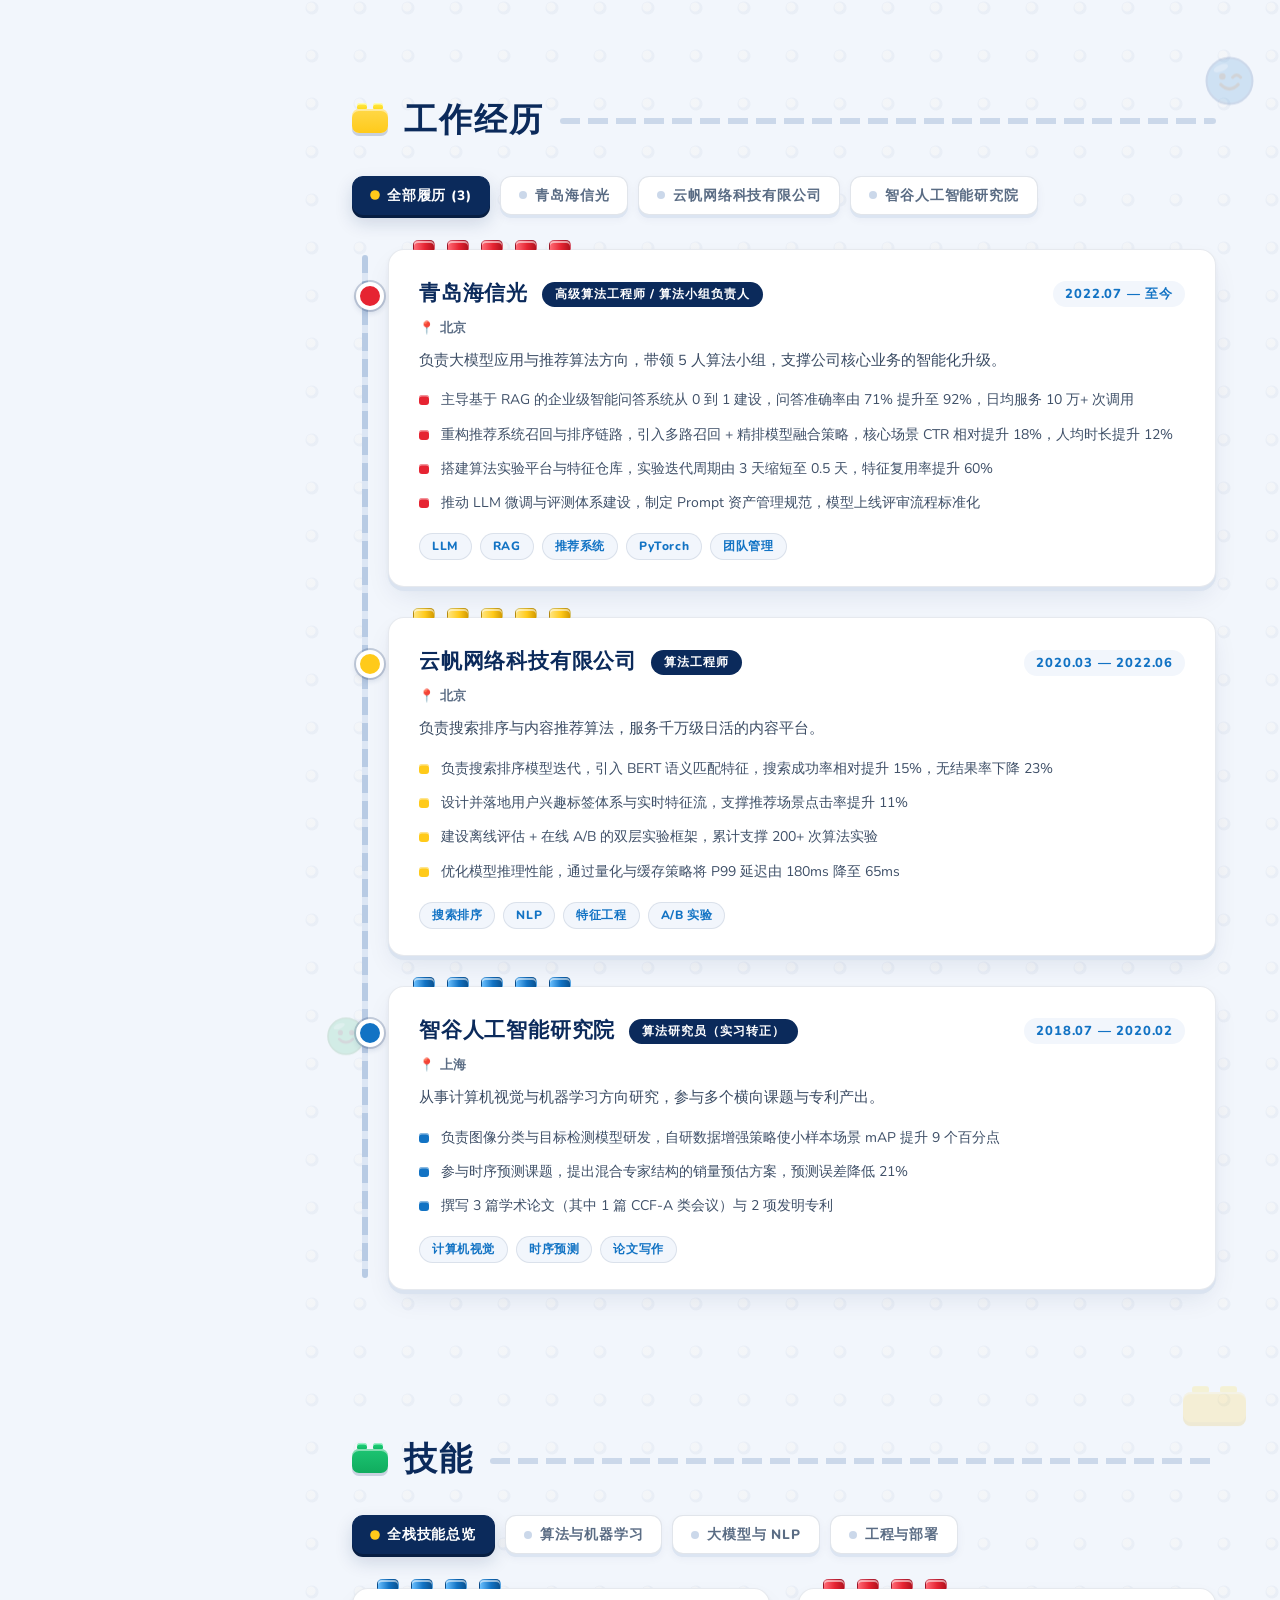
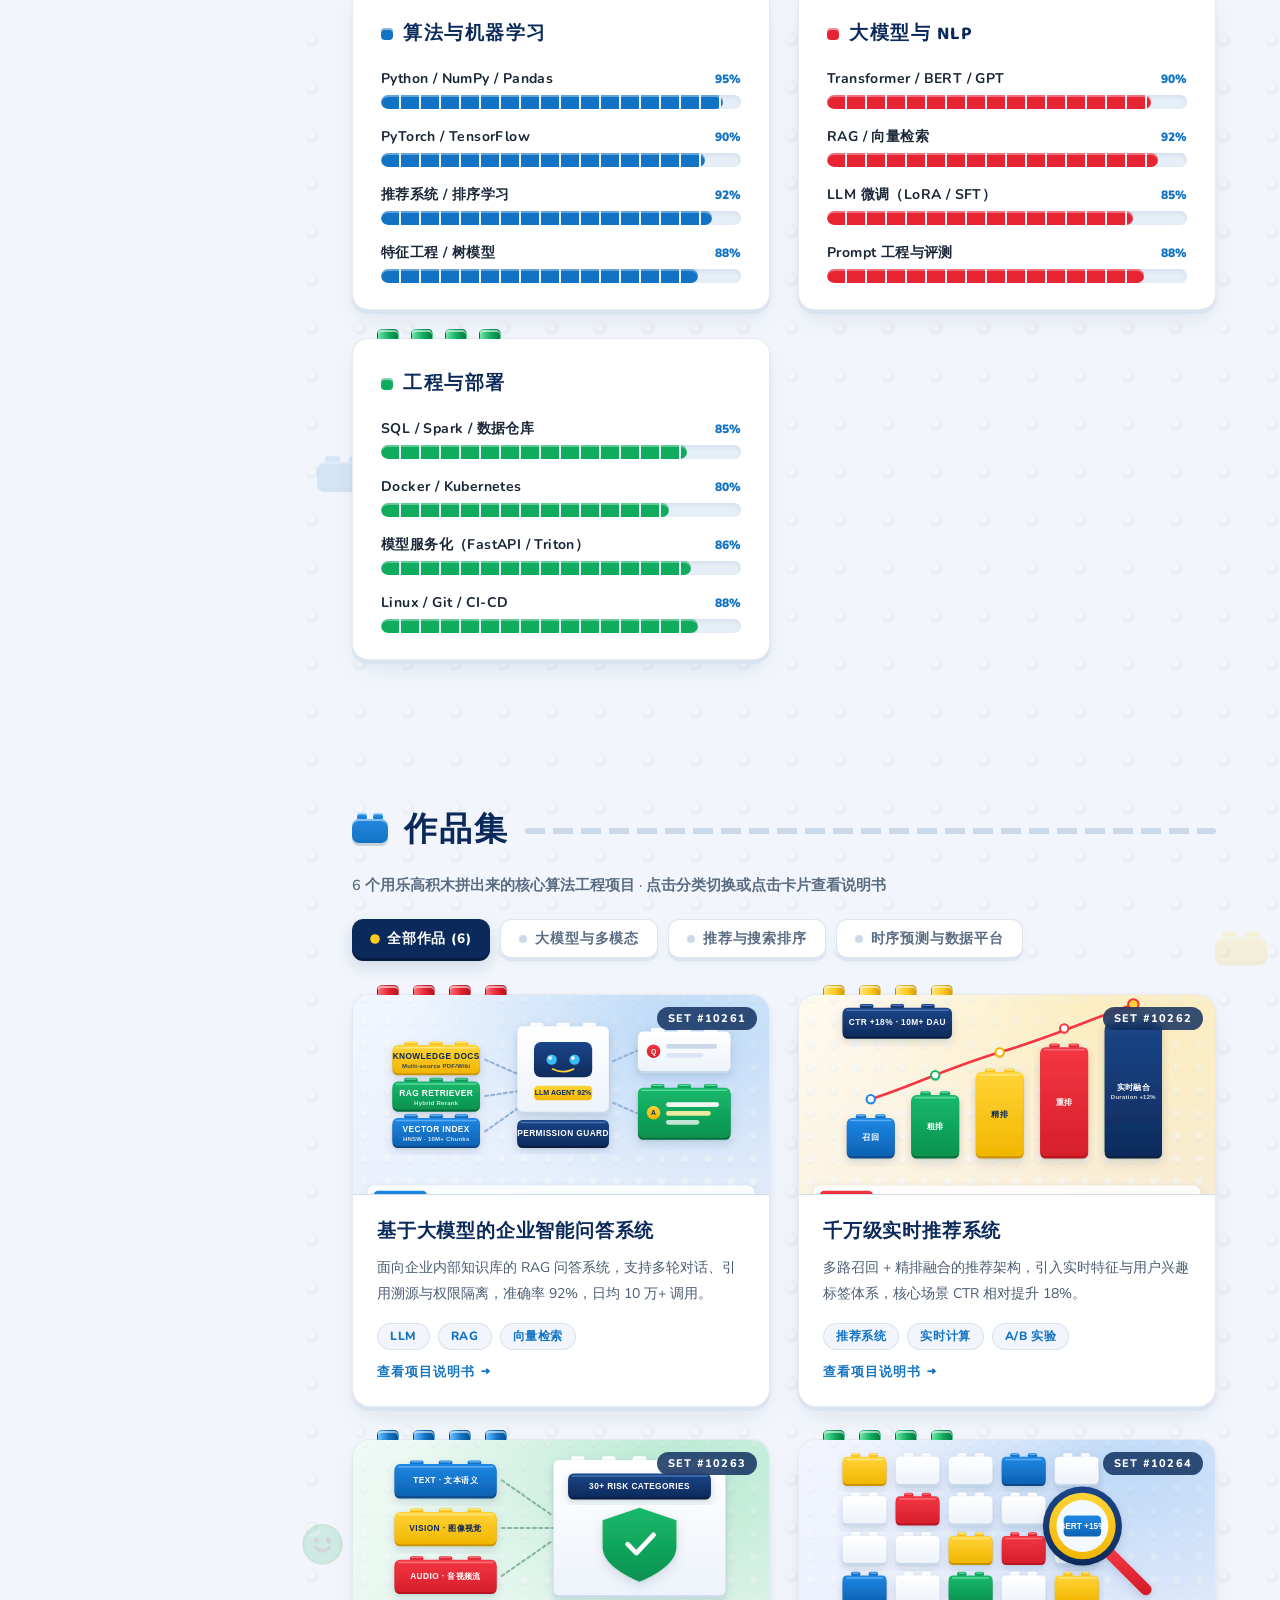
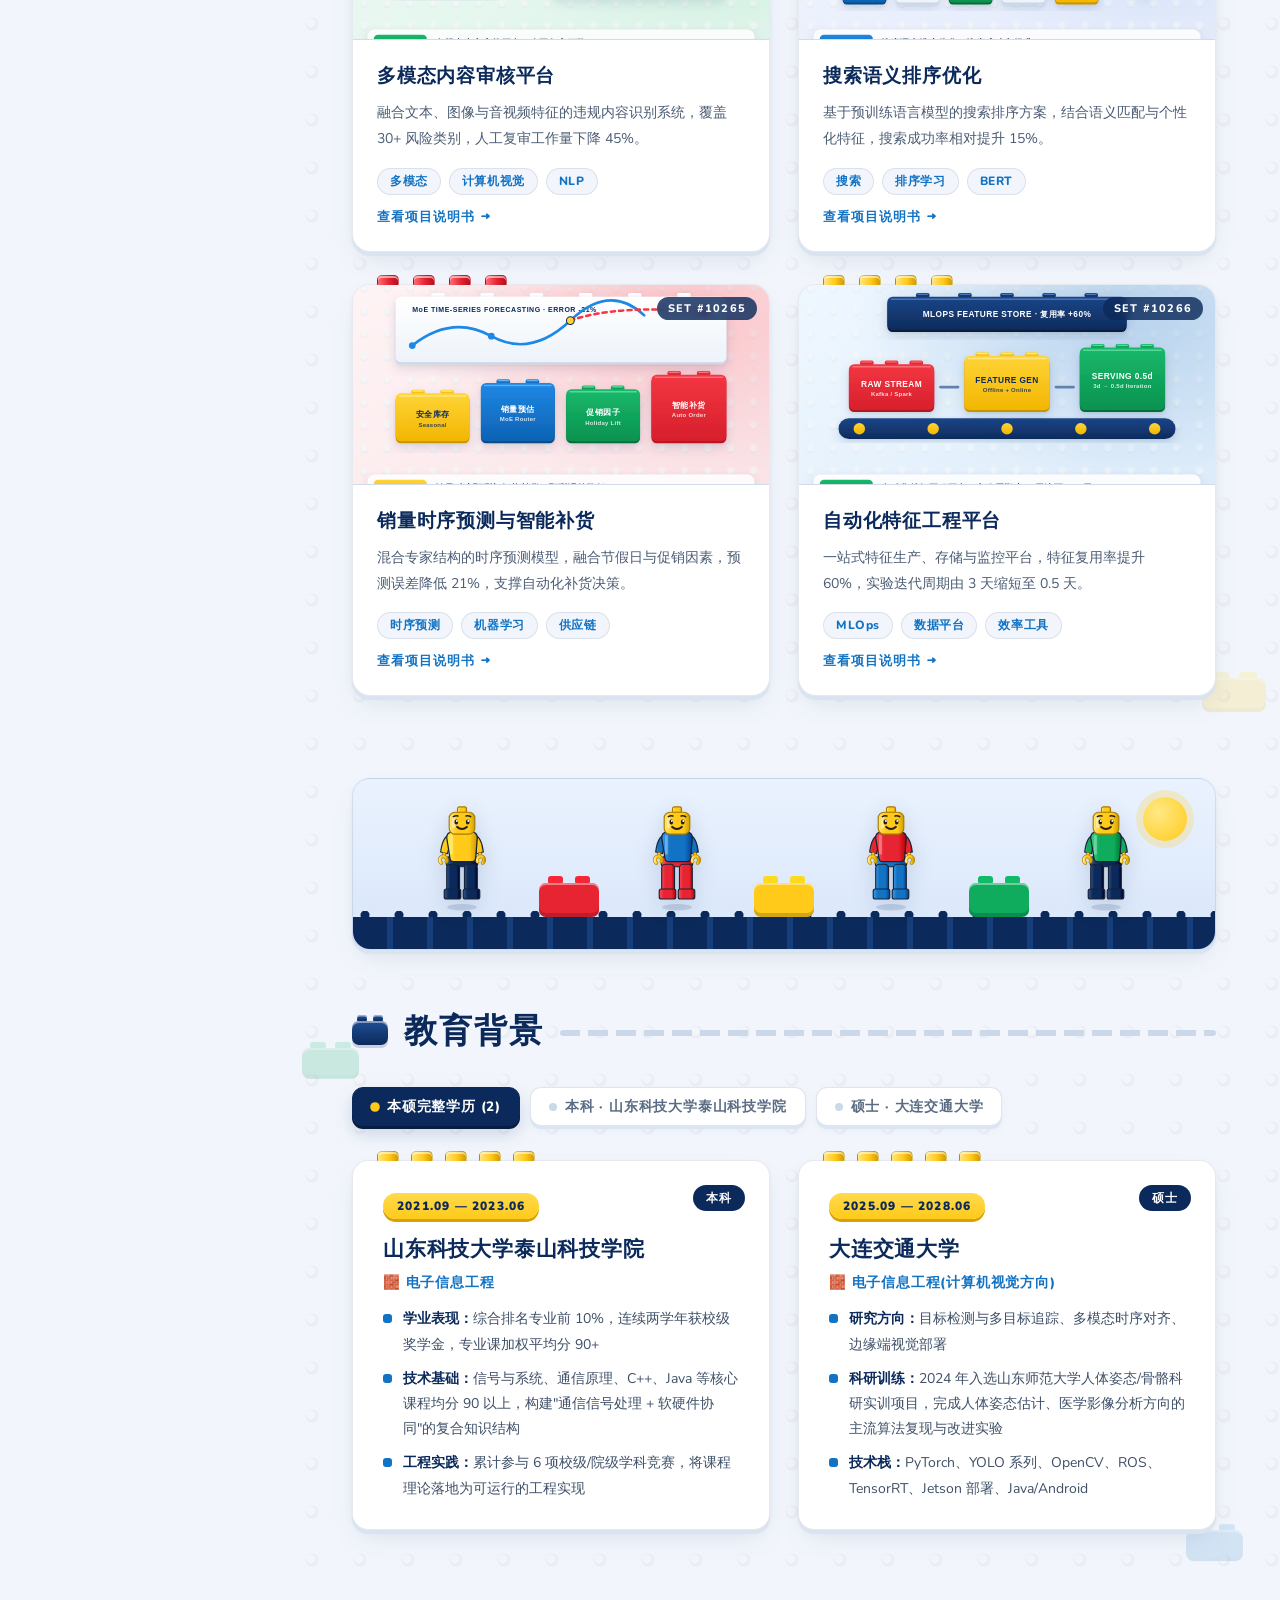
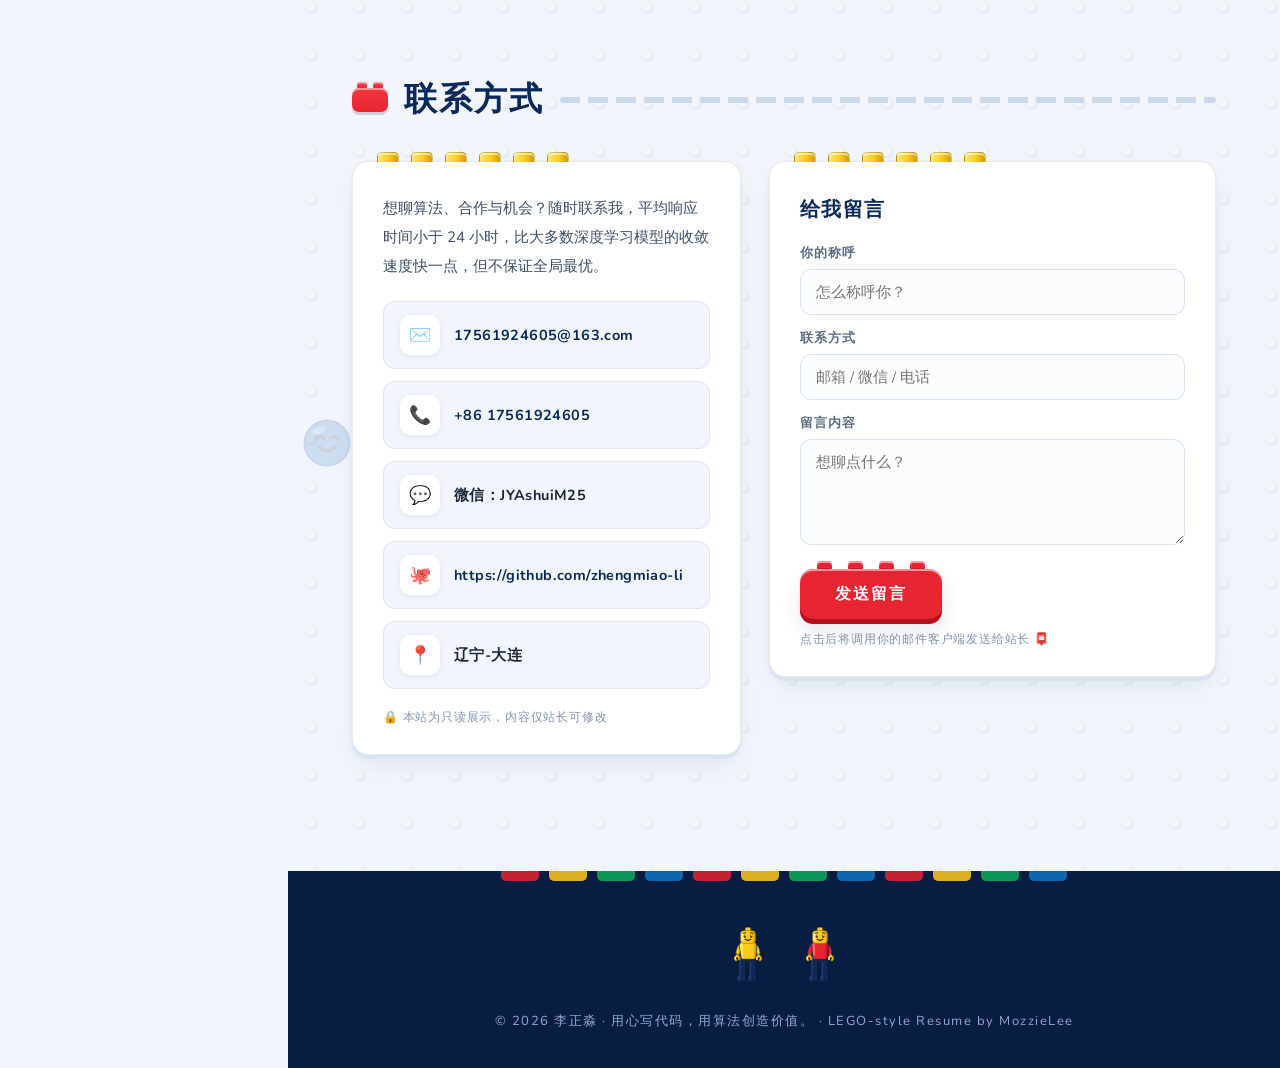
==== commit 5eb1f12c: "security(admin): enforce owner-only SHA-256 auth & GitHub PAT verified password reset (index.html)" ====
--- a/index.html
+++ b/index.html
@@ -267,11 +267,11 @@
               </div>
             </div>
 
-            <div class="castle-viewport" id="castleViewport" title="点击上传或更换个人照片">
+            <div class="castle-viewport" id="castleViewport" title="LEGO 城堡皇家肖像展台（仅站长后台可更换照片）">
               <div class="castle-gate-shutter" id="castleGateShutter" aria-hidden="true"></div>
               <img id="heroPhotoImg" src="assets/avatar-placeholder.svg" alt="李正淼个人照片">
               <div class="castle-photo-overlay">
-                <span>📷 点击更换个人照片</span>
+                <span id="castleOverlayText">🏰 ROYAL LEGO PORTRAIT</span>
               </div>
             </div>
 
@@ -298,7 +298,7 @@
             </svg>
             <div class="castle-base-info">
               <span class="castle-tag">🧱 LEGO CASTLE PORTRAIT</span>
-              <button type="button" class="castle-upload-btn" id="castleUploadBtn">📷 上传/更换照片</button>
+              <span class="castle-upload-btn" id="castleUploadBtn" style="display:none">📷 站长更换照片</span>
               <input type="file" id="heroPhotoInput" accept="image/*" hidden>
             </div>
             <svg class="castle-gear gear-r" viewBox="0 0 36 36" aria-hidden="true">
@@ -466,6 +466,6 @@
   </div>
 </div>
 
-<script src="js/app.min.js?v=872c6051"></script>
+<script src="js/app.min.js?v=93b51907"></script>
 </body>
 </html>
--- a/css/style.min.css
+++ b/css/style.min.css
@@ -427,7 +427,7 @@
 .stat-icon{font-size:20px;line-height:1}
 .stat-num{font-family:var(--font-display);font-size:26px;font-weight:800;color:var(--navy);line-height:1.1}
 .stat-label{font-size:12.5px;font-weight:700;color:var(--ink-soft);letter-spacing:.6px;margin-top:4px}
-.hero-bricks{position:absolute;inset:0;pointer-events:none;z-index:1}
+.hero-bricks{position:absolute;inset:0;pointer-events:none;z-index:1;opacity:.45}
 .float-brick{
 position:absolute;border-radius:10px;opacity:.82;
 box-shadow:inset 0 3px 0 rgba(255,255,255,.45), inset 0 -4px 0 rgba(0,0,0,.14), 0 10px 24px rgba(11,42,91,.10);
@@ -448,6 +448,195 @@
 0%,100%{transform:translateY(0) rotate(-2.5deg)}
 50%{transform:translateY(-18px) rotate(3deg)}
 }
+.hero-grid{
+position:relative;z-index:3;width:100%;max-width:1180px;margin:0 auto;
+display:grid;grid-template-columns:1.2fr .88fr;gap:42px;align-items:center;
+}
+.castle-stage{
+position:relative;display:flex;justify-content:center;align-items:center;
+padding:14px 10px 20px;
+}
+.castle-orb{
+position:absolute;z-index:4;pointer-events:none;border-radius:7px;
+box-shadow:inset 0 2px 0 rgba(255,255,255,.55), 0 6px 14px rgba(11,42,91,.16);
+}
+.castle-orb::before,.castle-orb::after{
+content:"";position:absolute;top:-5px;width:11px;height:5px;border-radius:3px 3px 1px 1px;
+background:inherit;filter:brightness(1.08);
+}
+.castle-orb::before{left:5px}
+.castle-orb::after{right:5px}
+.castle-orb.orb-1{
+width:38px;height:22px;background:var(--yellow);top:18px;left:4px;
+animation:orbFloat1 4.5s ease-in-out infinite;
+}
+.castle-orb.orb-2{
+width:38px;height:22px;background:var(--red);bottom:38px;right:2px;
+animation:orbFloat2 5.2s .6s ease-in-out infinite;
+}
+@keyframes orbFloat1{
+0%,100%{transform:translateY(0) rotate(-6deg)}
+50%{transform:translateY(-14px) rotate(6deg)}
+}
+@keyframes orbFloat2{
+0%,100%{transform:translateY(0) rotate(5deg)}
+50%{transform:translateY(-12px) rotate(-5deg)}
+}
+.castle-frame{
+position:relative;width:min(368px,100%);
+background:linear-gradient(180deg,#12356E 0%,#0B2A5B 100%);
+border-radius:20px;
+box-shadow:0 8px 0 #071A3B, 0 24px 48px -8px rgba(11,42,91,.28);
+transition:transform .32s cubic-bezier(.2,1.15,.35,1), box-shadow .32s ease;
+animation:castleBreath 6s ease-in-out infinite;
+}
+@keyframes castleBreath{
+0%,100%{transform:translateY(0)}
+50%{transform:translateY(-6px)}
+}
+.castle-frame:hover{
+transform:translateY(-8px) scale(1.01);
+box-shadow:0 12px 0 #071A3B, 0 32px 60px -8px rgba(11,42,91,.34);
+}
+.castle-crown-svg{
+width:100%;height:auto;display:block;margin-top:-36px;
+filter:drop-shadow(0 4px 6px rgba(7,26,59,.22));
+overflow:visible;
+}
+.castle-flag{
+transform-box:fill-box;transform-origin:left center;
+animation:flagWave 2.2s ease-in-out infinite alternate;
+}
+.castle-flag.flag-r{animation-delay:.45s}
+@keyframes flagWave{
+0%{transform:skewY(-4deg) scaleX(.94)}
+50%{transform:skewY(3deg) scaleX(1.03)}
+100%{transform:skewY(-2deg) scaleX(.97)}
+}
+.castle-merlons rect:nth-child(2n){
+animation:merlonPulse 2.8s ease-in-out infinite alternate;
+}
+@keyframes merlonPulse{
+0%{transform:translateY(0)}
+100%{transform:translateY(-2px)}
+}
+.castle-body{
+display:grid;grid-template-columns:34px 1fr 34px;gap:8px;
+padding:6px 12px 12px;align-items:stretch;
+}
+.castle-pillar{
+position:relative;display:flex;flex-direction:column;gap:6px;justify-content:space-between;
+}
+.wall-brick{
+display:block;width:100%;height:42px;border-radius:5px;position:relative;
+box-shadow:inset 0 2px 0 rgba(255,255,255,.45), inset 0 -3px 0 rgba(0,0,0,.22);
+}
+.wall-brick.b-slate{background:linear-gradient(180deg,#E2ECF8,#C4D5EC)}
+.wall-brick.b-navy{background:linear-gradient(180deg,#1F4E94,#12356E)}
+.wall-brick.b-gold{background:linear-gradient(180deg,#FFE270,var(--yellow))}
+.castle-torch{
+position:absolute;top:44%;left:50%;transform:translate(-50%,-50%);
+width:22px;height:44px;z-index:5;display:flex;flex-direction:column;align-items:center;
+pointer-events:none;
+}
+.torch-holder{
+width:10px;height:20px;border-radius:3px 3px 5px 5px;
+background:linear-gradient(90deg,#6E7F99,#39485E);
+border-top:3px solid var(--yellow);
+box-shadow:0 3px 6px rgba(0,0,0,.35);
+}
+.torch-flame{
+position:relative;width:18px;height:22px;margin-bottom:-2px;
+filter:drop-shadow(0 0 8px rgba(255,160,0,.85));
+}
+.torch-flame i:first-child{
+position:absolute;inset:2px 2px 0 2px;
+background:radial-gradient(circle at 50% 70%,#FFF3A8 10%,#FFCA1A 50%,#E62432 95%);
+border-radius:50% 50% 35% 35% / 65% 65% 35% 35%;
+animation:torchFlicker .55s ease-in-out infinite alternate;
+}
+.torch-flame i:last-child{
+position:absolute;width:6px;height:6px;left:6px;top:0;border-radius:50%;
+background:#FFE680;
+animation:emberRise 1.4s ease-out infinite;
+}
+@keyframes torchFlicker{
+0%{transform:scale(.92,1.06) rotate(-4deg)}
+100%{transform:scale(1.06,.94) rotate(4deg)}
+}
+@keyframes emberRise{
+0%{transform:translateY(6px) scale(1);opacity:.95}
+100%{transform:translateY(-14px) scale(.2);opacity:0}
+}
+.castle-viewport{
+position:relative;height:316px;
+border-radius:88px 88px 14px 14px;
+overflow:hidden;
+background:#DCE8F8;
+border:4px solid #FFCA1A;
+box-shadow:inset 0 0 0 3px rgba(11,42,91,.25), 0 8px 20px rgba(0,0,0,.28);
+cursor:pointer;
+}
+.castle-viewport img{
+width:100%;height:100%;object-fit:cover;display:block;
+transition:transform .5s cubic-bezier(.2,1,.35,1);
+}
+.castle-viewport:hover img{transform:scale(1.05)}
+.castle-photo-overlay{
+position:absolute;inset:auto 0 0 0;padding:12px 10px;
+background:linear-gradient(180deg,transparent,rgba(7,26,59,.86));
+color:#fff;text-align:center;font-size:12.5px;font-weight:800;letter-spacing:1px;
+opacity:0;transform:translateY(8px);
+transition:opacity .25s ease,transform .25s ease;
+}
+.castle-viewport:hover .castle-photo-overlay{opacity:1;transform:translateY(0)}
+.castle-gate-shutter{
+position:absolute;inset:0;z-index:6;pointer-events:none;
+background:
+repeating-linear-gradient(90deg,rgba(11,42,91,.92) 0 10px,rgba(30,75,143,.88) 10px 24px),
+repeating-linear-gradient(180deg,var(--yellow) 0 8px,transparent 8px 44px);
+transform:translateY(-102%);
+transition:transform .42s cubic-bezier(.3,1.05,.4,1);
+}
+.castle-gate-shutter.closing{transform:translateY(0)}
+.castle-base{
+position:relative;margin:0 10px 10px;padding:12px 14px;
+background:linear-gradient(180deg,#1B4688,#0E2B5C);
+border-radius:14px;border:1px solid rgba(255,255,255,.15);
+display:flex;align-items:center;justify-content:space-between;gap:10px;
+}
+.castle-base-studs{
+position:absolute;top:-7px;left:50%;transform:translateX(-50%);
+display:flex;gap:14px;pointer-events:none;
+}
+.castle-base-studs i{
+width:18px;height:7px;border-radius:3px 3px 1px 1px;
+background:linear-gradient(90deg,#FFE57F,var(--yellow) 60%,#D49B00);
+}
+.castle-gear{
+width:30px;height:30px;flex:none;
+animation:gearSpin 9s linear infinite;
+}
+.castle-gear.gear-r{animation-direction:reverse}
+@keyframes gearSpin{to{transform:rotate(360deg)}}
+.castle-base-info{
+display:flex;flex-direction:column;align-items:center;gap:6px;flex:1;
+}
+.castle-tag{
+font-size:10.5px;font-weight:900;letter-spacing:2px;color:#A8C2E8;
+}
+.castle-upload-btn{
+border:none;border-radius:9px;padding:6px 16px;
+background:linear-gradient(180deg,#FFDA4D,var(--yellow));
+color:var(--navy);font-family:var(--font);font-size:12.5px;font-weight:900;letter-spacing:1px;
+box-shadow:inset 0 1.5px 0 rgba(255,255,255,.7), 0 3px 0 var(--yellow-dark);
+transition:transform .16s ease,box-shadow .16s ease;
+}
+.castle-upload-btn:hover{
+transform:translateY(-2px);
+box-shadow:inset 0 1.5px 0 rgba(255,255,255,.8), 0 5px 0 var(--yellow-dark);
+}
+.castle-upload-btn:active{transform:translateY(1px)}
 .about-grid{display:grid;grid-template-columns:1.55fr 1fr;gap:28px;align-items:start}
 .about-text{font-size:16px;line-height:2.05;color:#2E3E56;letter-spacing:.4px}
 .about-text p{margin-bottom:14px}
@@ -975,8 +1164,9 @@
 box-shadow:0 0 0 7px rgba(255,202,26,.22);
 }
 .hero-figs{
-position:absolute;right:clamp(24px,4.5vw,72px);bottom:22px;
+position:absolute;right:clamp(18px,3vw,44px);bottom:12px;
 display:flex;align-items:flex-end;gap:18px;z-index:2;
+transform:scale(.82);transform-origin:bottom right;
 }
 .hero-figs .brick-prop{
 width:56px;height:32px;border-radius:7px;background:var(--red);position:relative;bottom:8px;
@@ -1001,6 +1191,10 @@
 *,*::before,*::after{animation-duration:.01ms!important;transition-duration:.01ms!important}
 .reveal{opacity:1;transform:none}
 }
+@media (max-width:1120px){
+.hero-grid{grid-template-columns:1fr;gap:36px}
+.castle-stage{order:-1;margin-top:12px}
+}
 @media (max-width:1080px){
 .about-grid{grid-template-columns:1fr}
 .contact-wrap{grid-template-columns:1fr}
@@ -1026,199 +1220,4 @@
 .brick-card{padding:26px 20px 22px}
 .welcome-card{padding:36px 22px}
 .train-track{height:54px}
-}
-.hero-grid{
-position:relative;z-index:3;width:100%;max-width:1180px;margin:0 auto;
-display:grid;grid-template-columns:1.2fr .88fr;gap:42px;align-items:center;
-}
-.castle-stage{
-position:relative;display:flex;justify-content:center;align-items:center;
-padding:14px 10px 20px;
-}
-.castle-orb{
-position:absolute;z-index:4;pointer-events:none;border-radius:7px;
-box-shadow:inset 0 2px 0 rgba(255,255,255,.55), 0 6px 14px rgba(11,42,91,.16);
-}
-.castle-orb::before,.castle-orb::after{
-content:"";position:absolute;top:-5px;width:11px;height:5px;border-radius:3px 3px 1px 1px;
-background:inherit;filter:brightness(1.08);
-}
-.castle-orb::before{left:5px}
-.castle-orb::after{right:5px}
-.castle-orb.orb-1{
-width:38px;height:22px;background:var(--yellow);top:18px;left:4px;
-animation:orbFloat1 4.5s ease-in-out infinite;
-}
-.castle-orb.orb-2{
-width:38px;height:22px;background:var(--red);bottom:38px;right:2px;
-animation:orbFloat2 5.2s .6s ease-in-out infinite;
-}
-@keyframes orbFloat1{
-0%,100%{transform:translateY(0) rotate(-6deg)}
-50%{transform:translateY(-14px) rotate(6deg)}
-}
-@keyframes orbFloat2{
-0%,100%{transform:translateY(0) rotate(5deg)}
-50%{transform:translateY(-12px) rotate(-5deg)}
-}
-.castle-frame{
-position:relative;width:min(368px,100%);
-background:linear-gradient(180deg,#12356E 0%,#0B2A5B 100%);
-border-radius:20px;
-box-shadow:0 8px 0 #071A3B, 0 24px 48px -8px rgba(11,42,91,.28);
-transition:transform .32s cubic-bezier(.2,1.15,.35,1), box-shadow .32s ease;
-animation:castleBreath 6s ease-in-out infinite;
-}
-@keyframes castleBreath{
-0%,100%{transform:translateY(0)}
-50%{transform:translateY(-6px)}
-}
-.castle-frame:hover{
-transform:translateY(-8px) scale(1.01);
-box-shadow:0 12px 0 #071A3B, 0 32px 60px -8px rgba(11,42,91,.34);
-}
-.castle-crown-svg{
-width:100%;height:auto;display:block;margin-top:-36px;
-filter:drop-shadow(0 4px 6px rgba(7,26,59,.22));
-overflow:visible;
-}
-.castle-flag{
-transform-box:fill-box;transform-origin:left center;
-animation:flagWave 2.2s ease-in-out infinite alternate;
-}
-.castle-flag.flag-r{animation-delay:.45s}
-@keyframes flagWave{
-0%{transform:skewY(-4deg) scaleX(.94)}
-50%{transform:skewY(3deg) scaleX(1.03)}
-100%{transform:skewY(-2deg) scaleX(.97)}
-}
-.castle-merlons rect:nth-child(2n){
-animation:merlonPulse 2.8s ease-in-out infinite alternate;
-}
-@keyframes merlonPulse{
-0%{transform:translateY(0)}
-100%{transform:translateY(-2px)}
-}
-.castle-body{
-display:grid;grid-template-columns:34px 1fr 34px;gap:8px;
-padding:6px 12px 12px;align-items:stretch;
-}
-.castle-pillar{
-position:relative;display:flex;flex-direction:column;gap:6px;justify-content:space-between;
-}
-.wall-brick{
-display:block;width:100%;height:42px;border-radius:5px;position:relative;
-box-shadow:inset 0 2px 0 rgba(255,255,255,.45), inset 0 -3px 0 rgba(0,0,0,.22);
-}
-.wall-brick.b-slate{background:linear-gradient(180deg,#E2ECF8,#C4D5EC)}
-.wall-brick.b-navy{background:linear-gradient(180deg,#1F4E94,#12356E)}
-.wall-brick.b-gold{background:linear-gradient(180deg,#FFE270,var(--yellow))}
-.castle-torch{
-position:absolute;top:44%;left:50%;transform:translate(-50%,-50%);
-width:22px;height:44px;z-index:5;display:flex;flex-direction:column;align-items:center;
-pointer-events:none;
-}
-.torch-holder{
-width:10px;height:20px;border-radius:3px 3px 5px 5px;
-background:linear-gradient(90deg,#6E7F99,#39485E);
-border-top:3px solid var(--yellow);
-box-shadow:0 3px 6px rgba(0,0,0,.35);
-}
-.torch-flame{
-position:relative;width:18px;height:22px;margin-bottom:-2px;
-filter:drop-shadow(0 0 8px rgba(255,160,0,.85));
-}
-.torch-flame i:first-child{
-position:absolute;inset:2px 2px 0 2px;
-background:radial-gradient(circle at 50% 70%,#FFF3A8 10%,#FFCA1A 50%,#E62432 95%);
-border-radius:50% 50% 35% 35% / 65% 65% 35% 35%;
-animation:torchFlicker .55s ease-in-out infinite alternate;
-}
-.torch-flame i:last-child{
-position:absolute;width:6px;height:6px;left:6px;top:0;border-radius:50%;
-background:#FFE680;
-animation:emberRise 1.4s ease-out infinite;
-}
-@keyframes torchFlicker{
-0%{transform:scale(.92,1.06) rotate(-4deg)}
-100%{transform:scale(1.06,.94) rotate(4deg)}
-}
-@keyframes emberRise{
-0%{transform:translateY(6px) scale(1);opacity:.95}
-100%{transform:translateY(-14px) scale(.2);opacity:0}
-}
-.castle-viewport{
-position:relative;height:316px;
-border-radius:88px 88px 14px 14px;
-overflow:hidden;
-background:#DCE8F8;
-border:4px solid #FFCA1A;
-box-shadow:inset 0 0 0 3px rgba(11,42,91,.25), 0 8px 20px rgba(0,0,0,.28);
-cursor:pointer;
-}
-.castle-viewport img{
-width:100%;height:100%;object-fit:cover;display:block;
-transition:transform .5s cubic-bezier(.2,1,.35,1);
-}
-.castle-viewport:hover img{transform:scale(1.05)}
-.castle-photo-overlay{
-position:absolute;inset:auto 0 0 0;padding:12px 10px;
-background:linear-gradient(180deg,transparent,rgba(7,26,59,.86));
-color:#fff;text-align:center;font-size:12.5px;font-weight:800;letter-spacing:1px;
-opacity:0;transform:translateY(8px);
-transition:opacity .25s ease,transform .25s ease;
-}
-.castle-viewport:hover .castle-photo-overlay{opacity:1;transform:translateY(0)}
-.castle-gate-shutter{
-position:absolute;inset:0;z-index:6;pointer-events:none;
-background:
-repeating-linear-gradient(90deg,rgba(11,42,91,.92) 0 10px,rgba(30,75,143,.88) 10px 24px),
-repeating-linear-gradient(180deg,var(--yellow) 0 8px,transparent 8px 44px);
-transform:translateY(-102%);
-transition:transform .42s cubic-bezier(.3,1.05,.4,1);
-}
-.castle-gate-shutter.closing{transform:translateY(0)}
-.castle-base{
-position:relative;margin:0 10px 10px;padding:12px 14px;
-background:linear-gradient(180deg,#1B4688,#0E2B5C);
-border-radius:14px;border:1px solid rgba(255,255,255,.15);
-display:flex;align-items:center;justify-content:space-between;gap:10px;
-}
-.castle-base-studs{
-position:absolute;top:-7px;left:50%;transform:translateX(-50%);
-display:flex;gap:14px;pointer-events:none;
-}
-.castle-base-studs i{
-width:18px;height:7px;border-radius:3px 3px 1px 1px;
-background:linear-gradient(90deg,#FFE57F,var(--yellow) 60%,#D49B00);
-}
-.castle-gear{
-width:30px;height:30px;flex:none;
-animation:gearSpin 9s linear infinite;
-}
-.castle-gear.gear-r{animation-direction:reverse}
-@keyframes gearSpin{to{transform:rotate(360deg)}}
-.castle-base-info{
-display:flex;flex-direction:column;align-items:center;gap:6px;flex:1;
-}
-.castle-tag{
-font-size:10.5px;font-weight:900;letter-spacing:2px;color:#A8C2E8;
-}
-.castle-upload-btn{
-border:none;border-radius:9px;padding:6px 16px;
-background:linear-gradient(180deg,#FFDA4D,var(--yellow));
-color:var(--navy);font-family:var(--font);font-size:12.5px;font-weight:900;letter-spacing:1px;
-box-shadow:inset 0 1.5px 0 rgba(255,255,255,.7), 0 3px 0 var(--yellow-dark);
-transition:transform .16s ease,box-shadow .16s ease;
-}
-.castle-upload-btn:hover{
-transform:translateY(-2px);
-box-shadow:inset 0 1.5px 0 rgba(255,255,255,.8), 0 5px 0 var(--yellow-dark);
-}
-.castle-upload-btn:active{transform:translateY(1px)}
-.hero-bricks{opacity:.45}
-.hero-figs{right:clamp(18px,3vw,44px);bottom:12px;transform:scale(.82);transform-origin:bottom right}
-@media (max-width:1120px){
-.hero-grid{grid-template-columns:1fr;gap:36px}
-.castle-stage{order:-1;margin-top:12px}
 }
